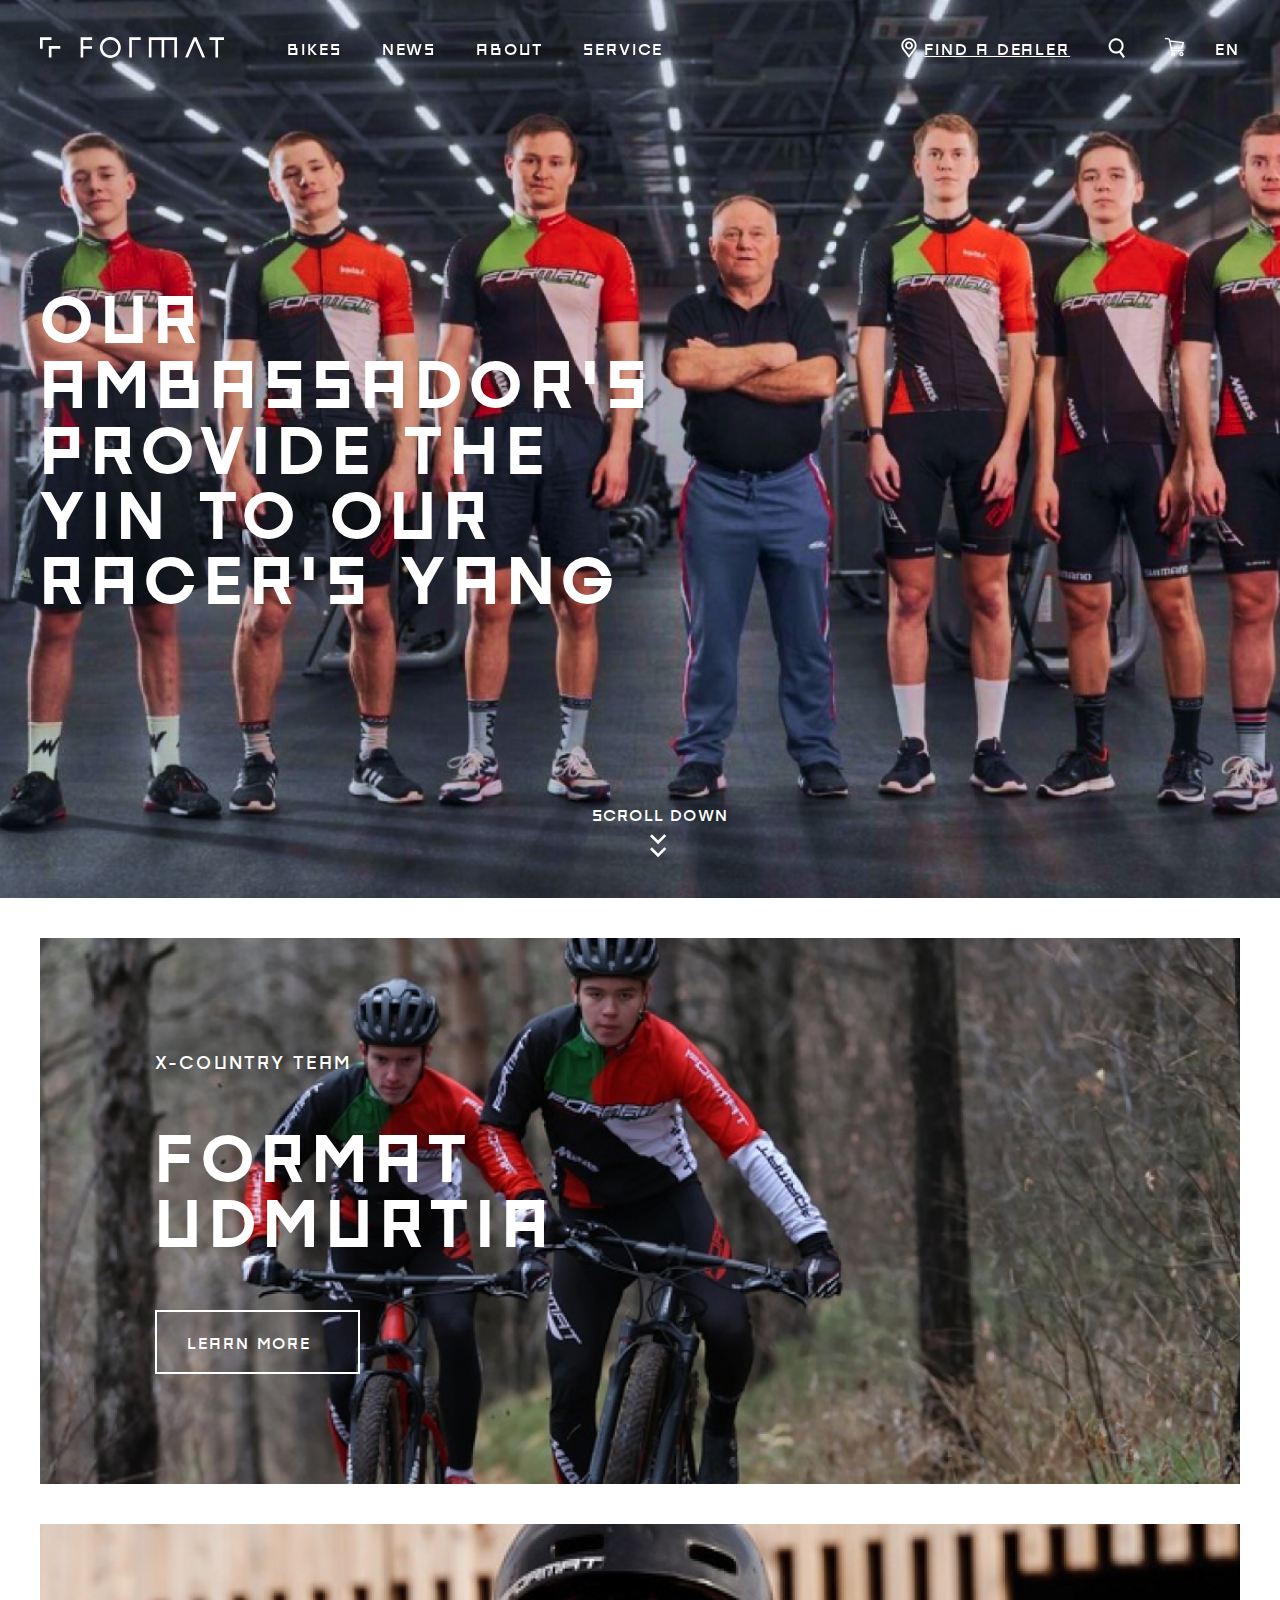
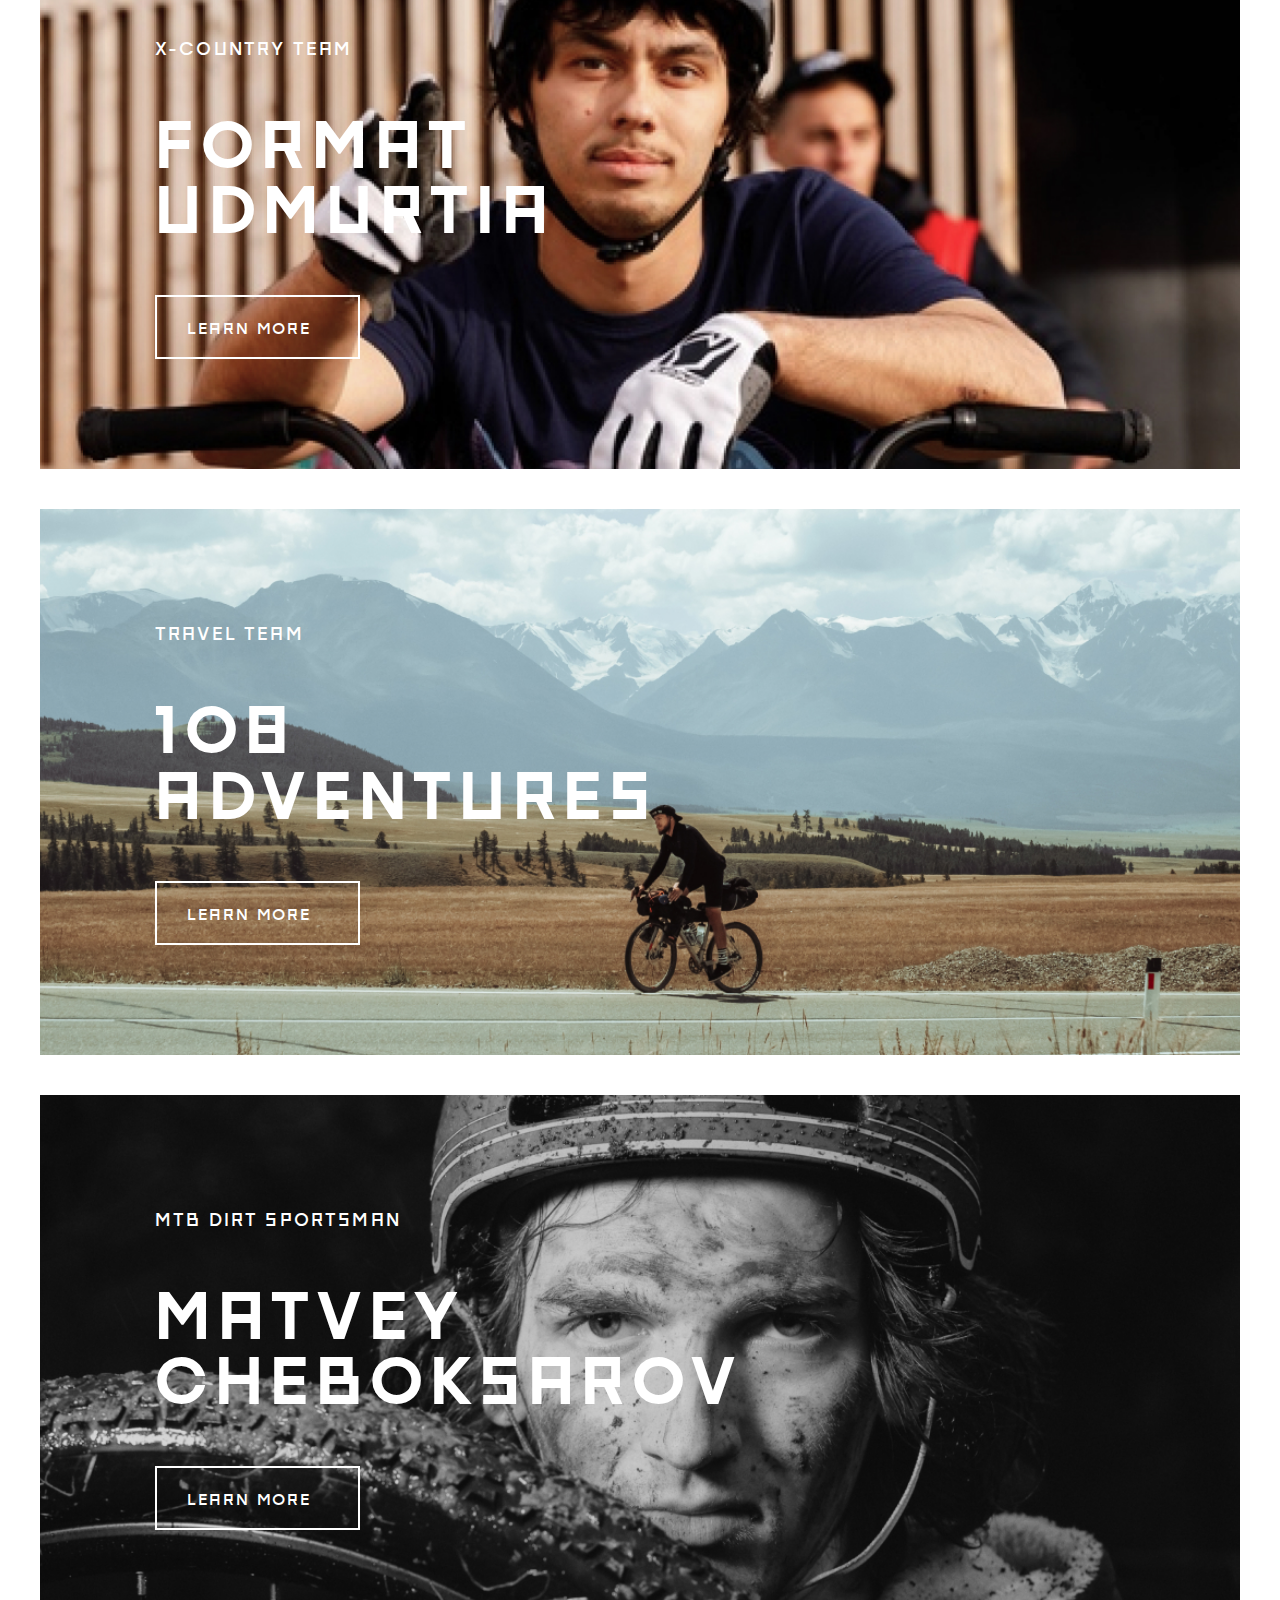
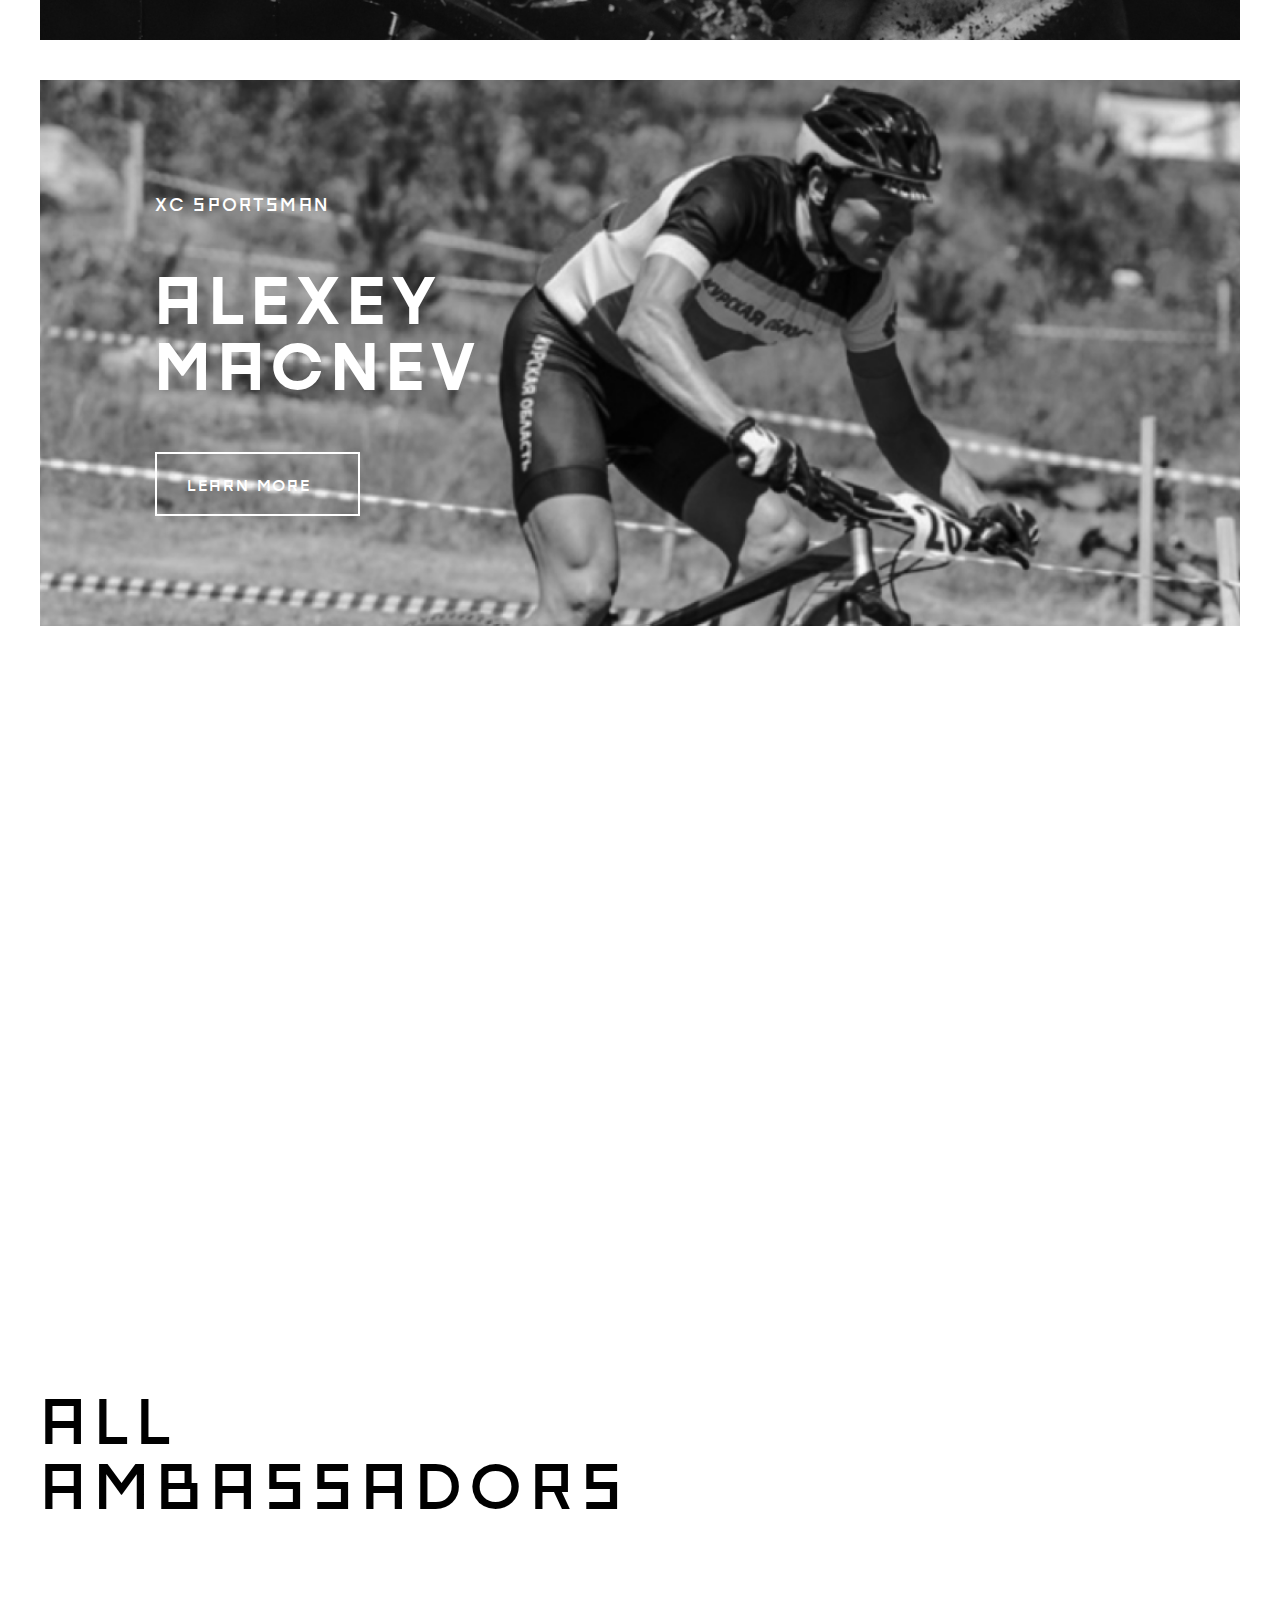
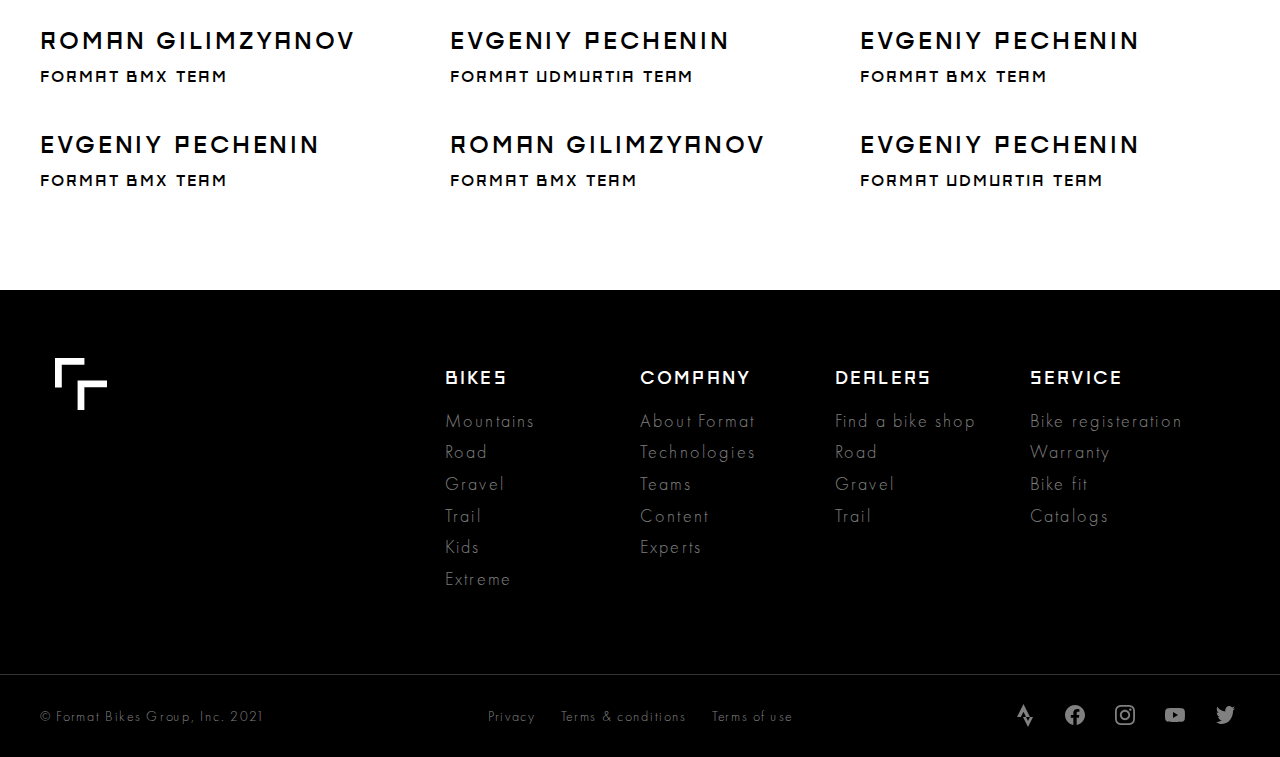
==== docs/about-format.html @ 9cb9d710 "new pages" ====
<!DOCTYPE html>
<html>
  <head>
    <meta charset="utf-8">
    <title>About format</title>
    <meta http-equiv="X-UA-Compatible" content="IE=Edge">
    <meta name="viewport" content="width=device-width, initial-scale=1">
    <meta name="theme-color" content="#fff">
    <meta name="format-detection" content="telephone=no">
    <link rel="stylesheet" media="all" href="css/app.css">
  </head>
  <body>
    <!--BEGIN header-->
    <header class="header">
      <div class="header__row">
        <div class="header__left">
          <div class="header__logo"><a href="#"> <img src="img/main-page/icons/logo-white.svg" alt="logo"></a></div>
          <nav class="menu">
            <div class="menu-mob-head">
              <div class="mob-head-input">
                <div class="input-serch-menu">
                  <form action="#"> <input type="text" name="" placeholder="Search"><button> <img src="img/main-page/icons/search.svg" alt=""></button></form>
                </div>
              </div>
              <div class="header__select-language select-menu-head">
                <div class="select-language__top"><span class="select__language-top"><a class="link__language" href="#">EN</a></span></div>
                <div class="select__body-language">
                  <div class="select__item-language"><a class="link__language" href="#">RU</a></div>
                  <div class="select__item-language remove"><a class="link__language" href="#">EN</a></div>
                </div>
              </div>
            </div>
            <ul class="menu__list">
              <li class="drop bikes"><a class="menu__link bikes-arrow" href="#">BIKES </a>
                <div class="wrapper__drop">
                  <ul class="menu__dropdown-1">
                    <li class="mountain"> <a class="link__dropdown-1 arrow-dropmenu" href="#">mountain</a>
                      <ul class="menu__dropdown-2">
                        <li> <a class="link__dropdown-2" href="#">XC</a></li>
                        <li class="drop-3 all-terrain"><a class="link__dropdown-2 arrow-dropmenu" href="#">All terrain</a>
                          <ul class="menu__dropdown-3">
                            <li> <a class="link__dropdown-3" href="#">1312</a></li>
                            <li> <a class="link__dropdown-3" href="#">1312</a></li>
                            <li> <a class="link__dropdown-3" href="#">1322</a></li>
                            <li class="plus1311"><a class="link__dropdown-3 arrow-dropmenu" href="#">1311 Plus</a>
                              <ul class="menu__dropdown-4">
                                <li> <a class="link__dropdown-4" href="#">1315 Plus</a></li>
                                <li> <a class="link__dropdown-4 bike1322" href="#">1322</a></li>
                              </ul>
                            </li>
                            <li> <a class="link__dropdown-3" href="#">1313 Plus</a></li>
                            <li> <a class="link__dropdown-3" href="#">1314 Plus</a></li>
                          </ul>
                        </li>
                        <li> <a class="link__dropdown-2" href="#">Trail</a></li>
                        <li> <a class="link__dropdown-2" href="#">Trecking / Fitness</a></li>
                        <li> <a class="link__dropdown-2" href="#">Downhill</a></li>
                        <li> <a class="link__dropdown-2" href="#">Women / Fitness</a></li>
                      </ul>
                    </li>
                    <li> <a class="link__dropdown-1" href="#">road & CC</a></li>
                    <li> <a class="link__dropdown-1" href="#">tour </a></li>
                    <li> <a class="link__dropdown-1" href="#">extreme</a></li>
                    <li> <a class="link__dropdown-1" href="#">city</a></li>
                    <li> <a class="link__dropdown-1" href="#">kids</a></li>
                  </ul>
                  <div class="drop__img"> <img src="img/main-page/menu-bike.png" alt=""></div>
                </div>
              </li>
              <li><a class="menu__link" href="#">NEWS</a></li>
              <li class="about"><a class="menu__link about-arrow" href="#">about</a>
                <ul class="dropmenu-about">
                  <li> <a class="link-dropmenu-about" href="#">ABOUT </a></li>
                  <li> <a class="link-dropmenu-about" href="#">GALLERY </a></li>
                  <li> <a class="link-dropmenu-about" href="#">SPECIFICATION </a></li>
                  <li> <a class="link-dropmenu-about" href="#">Technology </a></li>
                  <li> <a class="link-dropmenu-about" href="#">Reviews </a></li>
                </ul>
              </li>
              <li><a class="menu__link" href="#">service</a></li>
              <li class="find-menu"><a href="#">FIND a DEALER</a></li>
            </ul>
            <div class="menu__botoom-icons"> <a href="#"> <img src="img/main-page/icons/strava.svg" alt="strava"></a><a href="#"> <img src="img/main-page/icons/fb.svg" alt="fd"></a><a href="#"> <img src="img/main-page/icons/inst.svg" alt="inst"></a><a href="#"> <img src="img/main-page/icons/yt.svg" alt="yt"></a><a href="#"> <img src="img/main-page/icons/tw.svg" alt="tw"></a></div>
          </nav>
        </div>
        <div class="header-btn">
          <div class="header__burger"> <span> </span></div>
        </div>
        <div class="header__right">
          <div class="header__find"><a href="#">FIND a DEALER</a></div>
          <div class="header__search">
            <form action="#"> <button> <img src="img/main-page/icons/search.svg" alt="search"></button><input type="text" placeholder="Serach.." id="search-header"></form>
          </div>
          <div class="header__basket"><a href="#"> <img src="img/main-page/icons/basket.svg" alt="basket"></a></div>
          <div class="header__select-language">
            <div class="select-language__top"><span class="select__language-top"><a class="link__language" href="#">EN</a></span></div>
            <div class="select__body-language">
              <div class="select__item-language"><a class="link__language" href="#">RU</a></div>
              <div class="select__item-language remove"><a class="link__language" href="#">EN</a></div>
            </div>
          </div>
        </div>
      </div>
    </header>
    <!--END header-->
    <section class="head__page-teams">
      <div class="head__page-teams-wrapper">
        <div class="breadcrumbs__container">
          <ol>
            <li> <a href="#">ABOUT</a></li>
            <li class="breadcrumbs-active">format experts</li>
          </ol>
        </div>
        <div class="head__page-teams-title">
          <h1 class="page-main-title"> OUR <span> AMBASSADOR'S PROVIDE THE YIN TO OUR RACER'S YANG </span></h1>
        </div>
        <div class="head__page-teams-arrows"><a href="#teams-block-1">
            <p class="down">scroll down</p>
            <p class="up">swipe up</p><span><svg class="svg-1" width="17" height="17" viewBox="0 0 17 17" fill="none" xmlns="http://www.w3.org/2000/svg">
                <path class="a1" d="M0.000331803 8.15561L8.07275 16.228L16.2285 8.07227L14.3684 6.21213L8.09196 12.4886L1.87968 6.27627L0.000331803 8.15561Z" />
              </svg>
              <svg class="svg-2" width="17" height="17" viewBox="0 0 17 17" fill="none" xmlns="http://www.w3.org/2000/svg">
                <path class="a2" d="M0.000331803 8.15561L8.07275 16.228L16.2285 8.07227L14.3684 6.21213L8.09196 12.4886L1.87968 6.27627L0.000331803 8.15561Z" />
              </svg></span>
          </a></div>
      </div>
    </section>
    <section class="teams-block-1" id="teams-block-1">
      <div class="block-1-wrapper">
        <div class="block-1-subtitle page-main-subtitle">x-country team</div>
        <div class="block-1-title">
          <h3 class="page-main-title">FORMAT UDMURTIA</h3>
        </div>
        <div class="block-1-btn"><a class="btn" href="#">learn more</a></div>
      </div>
    </section>
    <section class="teams-block-2">
      <div class="block-2-wrapper">
        <div class="block-2-subtitle page-main-subtitle">x-country team</div>
        <div class="block-2-title">
          <h3 class="page-main-title">FORMAT UDMURTIA</h3>
        </div>
        <div class="block-2-btn"><a class="btn" href="#">learn more</a></div>
      </div>
    </section>
    <section class="teams-block-3">
      <div class="block-3-wrapper">
        <div class="block-3-subtitle page-main-subtitle">Travel team</div>
        <div class="block-3-title">
          <h3 class="page-main-title">108 adventures </h3>
        </div>
        <div class="block-3-btn"><a class="btn" href="#">learn more</a></div>
      </div>
    </section>
    <section class="teams-block-4">
      <div class="block-4-wrapper">
        <div class="block-4-subtitle page-main-subtitle">MTB DIRT SPORTSMAN</div>
        <div class="block-4-title">
          <h3 class="page-main-title">MATVEY CHEBOKSAROV</h3>
        </div>
        <div class="block-4-btn"><a class="btn" href="#">learn more</a></div>
      </div>
    </section>
    <section class="teams-block-5">
      <div class="block-5-wrapper">
        <div class="block-5-subtitle page-main-subtitle">XC SPORTSMAN</div>
        <div class="block-5-title">
          <h3 class="page-main-title">ALEXEY MACNEV</h3>
        </div>
        <div class="block-5-btn"><a class="btn" href="#">learn more</a></div>
      </div>
    </section>
    <section class="teams-block-6">
      <div class="block-6-wrapper">
        <div class="block-6-subtitle page-main-subtitle">porter.cc team</div>
        <div class="block-6-title">
          <h3 class="page-main-title">EGOR PIGALEV</h3>
        </div>
        <div class="block-6-btn"><a class="btn" href="#">learn more</a></div>
      </div>
    </section>
    <section class="face__page-about-format">
      <div class="container-fluid">
        <div class="page-main-title">all AMBASSADORs</div>
        <div class="row">
          <div class="col-12 col-md-4 col-sm-6 col-page-experts">
            <div class="face__page-about-format-img"><img src="img/about-format-page/face-img-1.jpg" alt=""></div>
            <div class="face__page-about-format-name">ROMAN GILIMZYANOV</div>
            <div class="face__page-about-format-text">FORMAT BMX team</div>
          </div>
          <div class="col-12 col-md-4 col-sm-6 col-page-experts">
            <div class="face__page-about-format-img"><img src="img/about-format-page/face-img-2.jpg" alt=""></div>
            <div class="face__page-about-format-name">EVGENIY PECHENIN</div>
            <div class="face__page-about-format-text">FORMAT UDMURTIA team</div>
          </div>
          <div class="col-12 col-md-4 col-sm-6 col-page-experts">
            <div class="face__page-about-format-img"><img src="img/about-format-page/face-img-3.jpg" alt=""></div>
            <div class="face__page-about-format-name">EVGENIY PECHENIN</div>
            <div class="face__page-about-format-text">FORMAT BMX team</div>
          </div>
          <div class="col-12 col-md-4 col-sm-6 col-page-experts">
            <div class="face__page-about-format-img"><img src="img/about-format-page/face-img-3.jpg" alt=""></div>
            <div class="face__page-about-format-name">EVGENIY PECHENIN</div>
            <div class="face__page-about-format-text">FORMAT BMX team</div>
          </div>
          <div class="col-12 col-md-4 col-sm-6 col-page-experts">
            <div class="face__page-about-format-img"><img src="img/about-format-page/face-img-1.jpg" alt=""></div>
            <div class="face__page-about-format-name">ROMAN GILIMZYANOV</div>
            <div class="face__page-about-format-text">FORMAT BMX team</div>
          </div>
          <div class="col-12 col-md-4 col-sm-6 col-page-experts">
            <div class="face__page-about-format-img"><img src="img/about-format-page/face-img-2.jpg" alt=""></div>
            <div class="face__page-about-format-name">EVGENIY PECHENIN</div>
            <div class="face__page-about-format-text">FORMAT UDMURTIA team</div>
          </div>
        </div>
      </div>
    </section>
    <!--BEGIN footer-->
    <footer class="footer">
      <div class="container-fluid">
        <div class="row">
          <div class="col-12 col-md-4">
            <div class="footer__arrows"> <img src="img/main-page/icons/arrow-footer.svg" alt="arrow"></div>
          </div>
          <div class="col-6 col-md-2">
            <div class="footer__item">
              <div class="footer__item-title">BIKES</div><a class="footer__link" href="#">Mountains </a><a class="footer__link" href="#">Road </a><a class="footer__link" href="#">Gravel </a><a class="footer__link" href="#">Trail</a><a class="footer__link" href="#">Kids</a><a class="footer__link" href="#">Extreme</a>
            </div>
          </div>
          <div class="col-6 col-md-2">
            <div class="footer__item">
              <div class="footer__item-title">COMPANY</div><a class="footer__link" href="#">About Format </a><a class="footer__link" href="#">Technologies </a><a class="footer__link" href="#">Teams </a><a class="footer__link" href="#">Content</a><a class="footer__link" href="#">Experts</a>
            </div>
          </div>
          <div class="col-6 col-md-2">
            <div class="footer__item">
              <div class="footer__item-title">DEALERS</div><a class="footer__link" href="#">Find a bike shop </a><a class="footer__link" href="#">Road </a><a class="footer__link" href="#">Gravel </a><a class="footer__link" href="#">Trail</a>
            </div>
          </div>
          <div class="col-6 col-md-2">
            <div class="footer__item">
              <div class="footer__item-title">SERVICE</div><a class="footer__link" href="#">Bike registeration </a><a class="footer__link" href="#">Warranty </a><a class="footer__link" href="#">Bike fit </a><a class="footer__link" href="#">Catalogs</a>
            </div>
          </div>
        </div>
      </div>
    </footer>
    <div class="footer__botoom">
      <div class="footer__botoom-row">
        <div class="footer__botoom-copiraty footer__botoom-text">© Format Bikes Group, Inc. 2021</div>
        <div class="footer__botoom-link"><a class="footer__botoom-text" href="#">Privacy</a><a class="footer__botoom-text" href="#">Terms & conditions</a><a class="footer__botoom-text" href="#">Terms of use</a></div>
        <div class="footer__botoom-icons"> <a href="#"> <svg width="30" height="30" viewBox="0 0 30 30" fill="none" xmlns="http://www.w3.org/2000/svg">
              <path d="M18.0019 21.047L15.9746 17.001H13L18.0019 27L23 17.001L20 17L18.0019 21.047Z" />
              <path d="M13.4963 11.7363L16 17H20L13.4963 4L7 17H10.869" />
            </svg></a><a href="#"> <svg width="30" height="30" viewBox="0 0 30 30" fill="none" xmlns="http://www.w3.org/2000/svg">
              <path fill-rule="evenodd" clip-rule="evenodd" d="M5 15.0559C5 20.0279 8.61111 24.162 13.3333 25L13.389 24.9552C13.3704 24.9516 13.3518 24.9479 13.3331 24.9442V17.8492H10.8331V15.0559H13.3331V12.8213C13.3331 10.3073 14.9442 8.91064 17.222 8.91064C17.9442 8.91064 18.722 9.02238 19.4442 9.13411V11.7039H18.1665C16.9442 11.7039 16.6665 12.3185 16.6665 13.1006V15.0559H19.3331L18.8887 17.8492H16.6665V24.9442C16.648 24.9479 16.6294 24.9516 16.6109 24.9552L16.6667 25C21.3889 24.162 25 20.0279 25 15.0559C25 9.52514 20.5 5 15 5C9.5 5 5 9.52514 5 15.0559Z" />
            </svg></a><a href="#"> <svg width="30" height="30" viewBox="0 0 30 30" fill="none" xmlns="http://www.w3.org/2000/svg">
              <path d="M15.0009 5C12.2851 5 11.9442 5.01188 10.8776 5.06042C9.81297 5.10917 9.08629 5.27771 8.45045 5.525C7.79274 5.78042 7.23481 6.12208 6.67898 6.67813C6.12272 7.23396 5.78105 7.79187 5.5248 8.44937C5.27688 9.08542 5.10813 9.81229 5.06021 10.8765C5.0125 11.9431 5 12.2842 5 15C5 17.7158 5.01208 18.0556 5.06042 19.1223C5.10938 20.1869 5.27792 20.9135 5.52501 21.5494C5.78063 22.2071 6.1223 22.765 6.67835 23.3208C7.23398 23.8771 7.7919 24.2196 8.4492 24.475C9.08546 24.7223 9.81234 24.8908 10.8767 24.9396C11.9434 24.9881 12.284 25 14.9997 25C17.7158 25 18.0556 24.9881 19.1222 24.9396C20.1868 24.8908 20.9143 24.7223 21.5506 24.475C22.2081 24.2196 22.7652 23.8771 23.3208 23.3208C23.8771 22.765 24.2187 22.2071 24.475 21.5496C24.7208 20.9135 24.8896 20.1867 24.9396 19.1225C24.9875 18.0558 25 17.7158 25 15C25 12.2842 24.9875 11.9433 24.9396 10.8767C24.8896 9.81208 24.7208 9.08542 24.475 8.44958C24.2187 7.79187 23.8771 7.23396 23.3208 6.67813C22.7646 6.12188 22.2083 5.78021 21.55 5.525C20.9125 5.27771 20.1854 5.10917 19.1208 5.06042C18.0541 5.01188 17.7145 5 14.9978 5H15.0009ZM14.1038 6.80208C14.3701 6.80167 14.6672 6.80208 15.0009 6.80208C17.671 6.80208 17.9874 6.81167 19.0418 6.85958C20.0168 6.90417 20.546 7.06708 20.8985 7.20396C21.3652 7.38521 21.6979 7.60187 22.0477 7.95187C22.3977 8.30187 22.6143 8.63521 22.796 9.10187C22.9329 9.45396 23.096 9.98312 23.1404 10.9581C23.1883 12.0123 23.1987 12.329 23.1987 14.9977C23.1987 17.6665 23.1883 17.9831 23.1404 19.0373C23.0958 20.0123 22.9329 20.5415 22.796 20.8935C22.6148 21.3602 22.3977 21.6925 22.0477 22.0423C21.6977 22.3923 21.3654 22.609 20.8985 22.7902C20.5464 22.9277 20.0168 23.0902 19.0418 23.1348C17.9876 23.1827 17.671 23.1931 15.0009 23.1931C12.3307 23.1931 12.0142 23.1827 10.9601 23.1348C9.98505 23.0898 9.45588 22.9269 9.10317 22.79C8.6365 22.6087 8.30316 22.3921 7.95316 22.0421C7.60315 21.6921 7.38648 21.3596 7.20481 20.8927C7.06794 20.5406 6.90481 20.0115 6.86044 19.0365C6.81252 17.9823 6.80294 17.6656 6.80294 14.9952C6.80294 12.3248 6.81252 12.0098 6.86044 10.9556C6.90502 9.98063 7.06794 9.45146 7.20481 9.09896C7.38607 8.63229 7.60315 8.29896 7.95316 7.94896C8.30316 7.59896 8.6365 7.38229 9.10317 7.20062C9.45567 7.06312 9.98505 6.90063 10.9601 6.85583C11.8826 6.81417 12.2401 6.80167 14.1038 6.79958V6.80208ZM20.3389 8.4625C19.6764 8.4625 19.1389 8.99937 19.1389 9.66208C19.1389 10.3246 19.6764 10.8621 20.3389 10.8621C21.0014 10.8621 21.5389 10.3246 21.5389 9.66208C21.5389 8.99958 21.0014 8.46208 20.3389 8.46208V8.4625ZM15.0009 9.86458C12.1649 9.86458 9.86547 12.164 9.86547 15C9.86547 17.836 12.1649 20.1344 15.0009 20.1344C17.837 20.1344 20.1356 17.836 20.1356 15C20.1356 12.164 17.8368 9.86458 15.0007 9.86458H15.0009ZM15.0009 11.6667C16.8418 11.6667 18.3343 13.159 18.3343 15C18.3343 16.8408 16.8418 18.3333 15.0009 18.3333C13.1599 18.3333 11.6676 16.8408 11.6676 15C11.6676 13.159 13.1599 11.6667 15.0009 11.6667Z" />
            </svg></a><a href="#"> <svg width="30" height="30" viewBox="0 0 30 30" fill="none" xmlns="http://www.w3.org/2000/svg">
              <path fill-rule="evenodd" clip-rule="evenodd" d="M22.8253 8.42824C23.682 8.65882 24.3574 9.33412 24.5881 10.1906C25.0164 11.7553 24.9999 15.0165 24.9999 15.0165C24.9999 15.0165 24.9999 18.2612 24.5881 19.8259C24.3574 20.6824 23.682 21.3576 22.8253 21.5882C21.2602 22 15 22 15 22C15 22 8.75616 22 7.17462 21.5718C6.31795 21.3412 5.6425 20.6659 5.41186 19.8094C5 18.2612 5 15 5 15C5 15 5 11.7553 5.41186 10.1906C5.6425 9.33412 6.33443 8.64235 7.17462 8.41176C8.73969 8 15 8 15 8C15 8 21.2602 8 22.8253 8.42824ZM18 15L13 18V12L18 15Z" />
            </svg></a><a href="#"> <svg width="30" height="30" viewBox="0 0 30 30" fill="none" xmlns="http://www.w3.org/2000/svg">
              <path fill-rule="evenodd" clip-rule="evenodd" d="M23.0559 10.4797C23.0631 10.6776 23.0654 10.8755 23.0654 11.0734C23.0654 17.0734 19.1449 24 11.9755 24C9.77322 24 7.7254 23.2444 6 21.958C6.30499 21.994 6.61475 22.021 6.92925 22.021C8.75526 22.021 10.4371 21.2922 11.7711 20.0689C10.0655 20.0419 8.62534 18.7195 8.12864 16.9204C8.36709 16.9744 8.61265 17.0015 8.86378 17.0015C9.21789 17.0015 9.5617 16.9476 9.89125 16.8396C8.10644 16.4258 6.7621 14.5908 6.7621 12.3869C6.7621 12.3599 6.7621 12.3509 6.7621 12.3329C7.28811 12.6657 7.89017 12.8725 8.52947 12.8995C7.48219 12.0809 6.79377 10.6866 6.79377 9.11241C6.79377 8.28482 6.98548 7.50218 7.32295 6.82752C9.24482 9.58014 12.1181 11.3883 15.3574 11.5772C15.2909 11.2443 15.2568 10.8936 15.2568 10.5428C15.2568 8.03303 17.002 6 19.1552 6C20.2761 6 21.2885 6.5488 21.9991 7.43036C22.8888 7.23246 23.7222 6.85468 24.4764 6.33294C24.184 7.39441 23.5669 8.28478 22.7604 8.8425C23.5495 8.73455 24.3021 8.49186 25 8.13204C24.4764 9.04058 23.8172 9.84106 23.0559 10.4797Z" />
            </svg></a></div>
      </div>
    </div>
    <!--END footer-->
    <div class="pop-up"></div>
    <!--LOAD SCRIPTS-->
    <script type="text/javascript" src="js/app.js"></script>
  </body>
</html>
---- docs/css/app.css ----
@-webkit-keyframes swiper-preloader-spin{to{transform:rotate(360deg)}}@keyframes swiper-preloader-spin{to{transform:rotate(360deg)}}@-webkit-keyframes arrow{0%,80%,to{opacity:0}40%{opacity:1}}@keyframes arrow{0%,80%,to{opacity:0}40%{opacity:1}}a,abbr,acronym,address,applet,article,aside,audio,b,big,blockquote,body,canvas,caption,center,cite,code,dd,del,details,dfn,div,dl,dt,em,embed,figcaption,figure,footer,form,h1,h2,h3,h4,h5,h6,header,hgroup,html,i,iframe,ins,kbd,label,legend,li,mark,menu,nav,object,ol,output,p,pre,q,ruby,s,samp,section,small,span,strike,strong,sub,summary,sup,table,tbody,td,tfoot,th,thead,time,tr,tt,u,ul,var,video{margin:0;padding:0;border:0;vertical-align:baseline}fieldset,img{margin:0;padding:0;vertical-align:baseline}html{-ms-text-size-adjust:100%;-webkit-text-size-adjust:100%;font-size:10px;box-sizing:border-box}a img,fieldset,img{border:0}input[type=email],input[type=tel],input[type=text],textarea{-webkit-appearance:none}button,input[type=submit]{cursor:pointer}button::-moz-focus-inner,input[type=submit]::-moz-focus-inner{padding:0;border:0}textarea{overflow:auto}button,input{margin:0;padding:0;border:0}a,a:focus,button,div,h1,h2,h3,h4,h5,h6,input,select,span,textarea{outline:0}ol,ul{list-style-type:none}table{border-spacing:0;border-collapse:collapse;width:100%}*,:after,:before{box-sizing:inherit}@media (prefers-reduced-motion:reduce){*{transition:none!important}}@font-face{font-family:'SM';src:url(../fonts/stolzldisplay-medium-webfont.woff2) format("woff2"),url(../fonts/stolzldisplay-medium-webfont.woff) format("woff");font-weight:400;font-style:normal}@font-face{font-family:'SR';src:url(../fonts/stolzldisplay-regular-webfont.woff2) format("woff2"),url(../fonts/stolzldisplay-regular-webfont.woff) format("woff");font-weight:400;font-style:normal}@font-face{font-family:'FB';src:url(../fonts/FuturaPT-Bold.woff2) format("woff2"),url(../fonts/FuturaPT-Bold.woff) format("woff");font-weight:700;font-style:normal;font-display:swap}@font-face{font-family:'FM';src:url(../fonts/FuturaPT-Light.woff2) format("woff2"),url(../fonts/FuturaPT-Light.woff) format("woff");font-weight:300;font-style:normal;font-display:swap}.container{width:100%;padding-right:15px;padding-left:15px;margin-right:auto;margin-left:auto}@media (min-width:576px){.container{max-width:540px}}@media (min-width:768px){.container{max-width:720px}}@media (min-width:992px){.container{max-width:960px}}@media (min-width:1200px){.container{max-width:1140px}}.container-fluid{width:100%;padding-right:15px;padding-left:15px;margin-right:auto;margin-left:auto}.row{display:flex;flex-wrap:wrap;margin-right:-15px;margin-left:-15px}.no-gutters{margin-right:0;margin-left:0}.no-gutters>.col,.no-gutters>[class*=col-]{padding-right:0;padding-left:0}.col,.col-1,.col-10,.col-11,.col-12,.col-2,.col-3,.col-4,.col-5,.col-6,.col-7,.col-8,.col-9{position:relative;width:100%;padding-right:15px;padding-left:15px}.col-auto{position:relative;padding-right:15px;padding-left:15px}.col-lg,.col-lg-1,.col-lg-10,.col-lg-11,.col-lg-12,.col-lg-2,.col-lg-3,.col-lg-4,.col-lg-5,.col-lg-6,.col-lg-7,.col-lg-8,.col-lg-9,.col-lg-auto,.col-md,.col-md-1,.col-md-10,.col-md-11,.col-md-12,.col-md-2,.col-md-3,.col-md-4,.col-md-5,.col-md-6,.col-md-7,.col-md-8,.col-md-9,.col-md-auto,.col-sm,.col-sm-1,.col-sm-10,.col-sm-11,.col-sm-12,.col-sm-2,.col-sm-3,.col-sm-4,.col-sm-5,.col-sm-6,.col-sm-7,.col-sm-8,.col-sm-9,.col-sm-auto,.col-xl,.col-xl-1,.col-xl-10,.col-xl-11,.col-xl-12,.col-xl-2,.col-xl-3,.col-xl-4,.col-xl-5,.col-xl-6,.col-xl-7,.col-xl-8,.col-xl-9,.col-xl-auto{position:relative;width:100%;padding-right:15px;padding-left:15px}.col{flex-basis:0;flex-grow:1;max-width:100%}.col-auto{flex:0 0 auto;width:auto;max-width:100%}.col-1{flex:0 0 8.333333%;max-width:8.333333%}.col-2{flex:0 0 16.666667%;max-width:16.666667%}.col-3{flex:0 0 25%;max-width:25%}.col-4{flex:0 0 33.333333%;max-width:33.333333%}.col-5{flex:0 0 41.666667%;max-width:41.666667%}.col-6{flex:0 0 50%;max-width:50%}.col-7{flex:0 0 58.333333%;max-width:58.333333%}.col-8{flex:0 0 66.666667%;max-width:66.666667%}.col-9{flex:0 0 75%;max-width:75%}.col-10{flex:0 0 83.333333%;max-width:83.333333%}.col-11{flex:0 0 91.666667%;max-width:91.666667%}.col-12{flex:0 0 100%;max-width:100%}.order-first{order:-1}.order-last{order:13}.order-0{order:0}.order-1{order:1}.order-2{order:2}.order-3{order:3}.order-4{order:4}.order-5{order:5}.order-6{order:6}.order-7{order:7}.order-8{order:8}.order-9{order:9}.order-10{order:10}.order-11{order:11}.order-12{order:12}.offset-1{margin-left:8.333333%}.offset-2{margin-left:16.666667%}.offset-3{margin-left:25%}.offset-4{margin-left:33.333333%}.offset-5{margin-left:41.666667%}.offset-6{margin-left:50%}.offset-7{margin-left:58.333333%}.offset-8{margin-left:66.666667%}.offset-9{margin-left:75%}.offset-10{margin-left:83.333333%}.offset-11{margin-left:91.666667%}@media (min-width:576px){.col-sm{flex-basis:0;flex-grow:1;max-width:100%}.col-sm-auto{flex:0 0 auto;width:auto;max-width:100%}.col-sm-1{flex:0 0 8.333333%;max-width:8.333333%}.col-sm-2{flex:0 0 16.666667%;max-width:16.666667%}.col-sm-3{flex:0 0 25%;max-width:25%}.col-sm-4{flex:0 0 33.333333%;max-width:33.333333%}.col-sm-5{flex:0 0 41.666667%;max-width:41.666667%}.col-sm-6{flex:0 0 50%;max-width:50%}.col-sm-7{flex:0 0 58.333333%;max-width:58.333333%}.col-sm-8{flex:0 0 66.666667%;max-width:66.666667%}.col-sm-9{flex:0 0 75%;max-width:75%}.col-sm-10{flex:0 0 83.333333%;max-width:83.333333%}.col-sm-11{flex:0 0 91.666667%;max-width:91.666667%}.col-sm-12{flex:0 0 100%;max-width:100%}.order-sm-first{order:-1}.order-sm-last{order:13}.order-sm-0{order:0}.order-sm-1{order:1}.order-sm-2{order:2}.order-sm-3{order:3}.order-sm-4{order:4}.order-sm-5{order:5}.order-sm-6{order:6}.order-sm-7{order:7}.order-sm-8{order:8}.order-sm-9{order:9}.order-sm-10{order:10}.order-sm-11{order:11}.order-sm-12{order:12}.offset-sm-0{margin-left:0}.offset-sm-1{margin-left:8.333333%}.offset-sm-2{margin-left:16.666667%}.offset-sm-3{margin-left:25%}.offset-sm-4{margin-left:33.333333%}.offset-sm-5{margin-left:41.666667%}.offset-sm-6{margin-left:50%}.offset-sm-7{margin-left:58.333333%}.offset-sm-8{margin-left:66.666667%}.offset-sm-9{margin-left:75%}.offset-sm-10{margin-left:83.333333%}.offset-sm-11{margin-left:91.666667%}}@media (min-width:768px){.col-md{flex-basis:0;flex-grow:1;max-width:100%}.col-md-auto{flex:0 0 auto;width:auto;max-width:100%}.col-md-1{flex:0 0 8.333333%;max-width:8.333333%}.col-md-2{flex:0 0 16.666667%;max-width:16.666667%}.col-md-3{flex:0 0 25%;max-width:25%}.col-md-4{flex:0 0 33.333333%;max-width:33.333333%}.col-md-5{flex:0 0 41.666667%;max-width:41.666667%}.col-md-6{flex:0 0 50%;max-width:50%}.col-md-7{flex:0 0 58.333333%;max-width:58.333333%}.col-md-8{flex:0 0 66.666667%;max-width:66.666667%}.col-md-9{flex:0 0 75%;max-width:75%}.col-md-10{flex:0 0 83.333333%;max-width:83.333333%}.col-md-11{flex:0 0 91.666667%;max-width:91.666667%}.col-md-12{flex:0 0 100%;max-width:100%}.order-md-first{order:-1}.order-md-last{order:13}.order-md-0{order:0}.order-md-1{order:1}.order-md-2{order:2}.order-md-3{order:3}.order-md-4{order:4}.order-md-5{order:5}.order-md-6{order:6}.order-md-7{order:7}.order-md-8{order:8}.order-md-9{order:9}.order-md-10{order:10}.order-md-11{order:11}.order-md-12{order:12}.offset-md-0{margin-left:0}.offset-md-1{margin-left:8.333333%}.offset-md-2{margin-left:16.666667%}.offset-md-3{margin-left:25%}.offset-md-4{margin-left:33.333333%}.offset-md-5{margin-left:41.666667%}.offset-md-6{margin-left:50%}.offset-md-7{margin-left:58.333333%}.offset-md-8{margin-left:66.666667%}.offset-md-9{margin-left:75%}.offset-md-10{margin-left:83.333333%}.offset-md-11{margin-left:91.666667%}}@media (min-width:992px){.col-lg{flex-basis:0;flex-grow:1;max-width:100%}.col-lg-auto{flex:0 0 auto;width:auto;max-width:100%}.col-lg-1{flex:0 0 8.333333%;max-width:8.333333%}.col-lg-2{flex:0 0 16.666667%;max-width:16.666667%}.col-lg-3{flex:0 0 25%;max-width:25%}.col-lg-4{flex:0 0 33.333333%;max-width:33.333333%}.col-lg-5{flex:0 0 41.666667%;max-width:41.666667%}.col-lg-6{flex:0 0 50%;max-width:50%}.col-lg-7{flex:0 0 58.333333%;max-width:58.333333%}.col-lg-8{flex:0 0 66.666667%;max-width:66.666667%}.col-lg-9{flex:0 0 75%;max-width:75%}.col-lg-10{flex:0 0 83.333333%;max-width:83.333333%}.col-lg-11{flex:0 0 91.666667%;max-width:91.666667%}.col-lg-12{flex:0 0 100%;max-width:100%}.order-lg-first{order:-1}.order-lg-last{order:13}.order-lg-0{order:0}.order-lg-1{order:1}.order-lg-2{order:2}.order-lg-3{order:3}.order-lg-4{order:4}.order-lg-5{order:5}.order-lg-6{order:6}.order-lg-7{order:7}.order-lg-8{order:8}.order-lg-9{order:9}.order-lg-10{order:10}.order-lg-11{order:11}.order-lg-12{order:12}.offset-lg-0{margin-left:0}.offset-lg-1{margin-left:8.333333%}.offset-lg-2{margin-left:16.666667%}.offset-lg-3{margin-left:25%}.offset-lg-4{margin-left:33.333333%}.offset-lg-5{margin-left:41.666667%}.offset-lg-6{margin-left:50%}.offset-lg-7{margin-left:58.333333%}.offset-lg-8{margin-left:66.666667%}.offset-lg-9{margin-left:75%}.offset-lg-10{margin-left:83.333333%}.offset-lg-11{margin-left:91.666667%}}@media (min-width:1200px){.col-xl{flex-basis:0;flex-grow:1;max-width:100%}.col-xl-auto{flex:0 0 auto;width:auto;max-width:100%}.col-xl-1{flex:0 0 8.333333%;max-width:8.333333%}.col-xl-2{flex:0 0 16.666667%;max-width:16.666667%}.col-xl-3{flex:0 0 25%;max-width:25%}.col-xl-4{flex:0 0 33.333333%;max-width:33.333333%}.col-xl-5{flex:0 0 41.666667%;max-width:41.666667%}.col-xl-6{flex:0 0 50%;max-width:50%}.col-xl-7{flex:0 0 58.333333%;max-width:58.333333%}.col-xl-8{flex:0 0 66.666667%;max-width:66.666667%}.col-xl-9{flex:0 0 75%;max-width:75%}.col-xl-10{flex:0 0 83.333333%;max-width:83.333333%}.col-xl-11{flex:0 0 91.666667%;max-width:91.666667%}.col-xl-12{flex:0 0 100%;max-width:100%}.order-xl-first{order:-1}.order-xl-last{order:13}.order-xl-0{order:0}.order-xl-1{order:1}.order-xl-2{order:2}.order-xl-3{order:3}.order-xl-4{order:4}.order-xl-5{order:5}.order-xl-6{order:6}.order-xl-7{order:7}.order-xl-8{order:8}.order-xl-9{order:9}.order-xl-10{order:10}.order-xl-11{order:11}.order-xl-12{order:12}.offset-xl-0{margin-left:0}.offset-xl-1{margin-left:8.333333%}.offset-xl-2{margin-left:16.666667%}.offset-xl-3{margin-left:25%}.offset-xl-4{margin-left:33.333333%}.offset-xl-5{margin-left:41.666667%}.offset-xl-6{margin-left:50%}.offset-xl-7{margin-left:58.333333%}.offset-xl-8{margin-left:66.666667%}.offset-xl-9{margin-left:75%}.offset-xl-10{margin-left:83.333333%}.offset-xl-11{margin-left:91.666667%}}.flex-row{flex-direction:row!important}.flex-column{flex-direction:column!important}.flex-row-reverse{flex-direction:row-reverse!important}.flex-column-reverse{flex-direction:column-reverse!important}.flex-wrap{flex-wrap:wrap!important}.flex-nowrap{flex-wrap:nowrap!important}.flex-wrap-reverse{flex-wrap:wrap-reverse!important}.flex-fill{flex:1 1 auto!important}.flex-grow-0{flex-grow:0!important}.flex-grow-1{flex-grow:1!important}.flex-shrink-0{flex-shrink:0!important}.flex-shrink-1{flex-shrink:1!important}.justify-content-start{justify-content:flex-start!important}.justify-content-end{justify-content:flex-end!important}.justify-content-center{justify-content:center!important}.justify-content-between{justify-content:space-between!important}.justify-content-around{justify-content:space-around!important}.align-items-start{align-items:flex-start!important}.align-items-end{align-items:flex-end!important}.align-items-center{align-items:center!important}.align-items-baseline{align-items:baseline!important}.align-items-stretch{align-items:stretch!important}.align-content-start{align-content:flex-start!important}.align-content-end{align-content:flex-end!important}.align-content-center{align-content:center!important}.align-content-between{align-content:space-between!important}.align-content-around{align-content:space-around!important}.align-content-stretch{align-content:stretch!important}.align-self-auto{align-self:auto!important}.align-self-start{align-self:flex-start!important}.align-self-end{align-self:flex-end!important}.align-self-center{align-self:center!important}.align-self-baseline{align-self:baseline!important}.align-self-stretch{align-self:stretch!important}@media (min-width:576px){.flex-sm-row{flex-direction:row!important}.flex-sm-column{flex-direction:column!important}.flex-sm-row-reverse{flex-direction:row-reverse!important}.flex-sm-column-reverse{flex-direction:column-reverse!important}.flex-sm-wrap{flex-wrap:wrap!important}.flex-sm-nowrap{flex-wrap:nowrap!important}.flex-sm-wrap-reverse{flex-wrap:wrap-reverse!important}.flex-sm-fill{flex:1 1 auto!important}.flex-sm-grow-0{flex-grow:0!important}.flex-sm-grow-1{flex-grow:1!important}.flex-sm-shrink-0{flex-shrink:0!important}.flex-sm-shrink-1{flex-shrink:1!important}.justify-content-sm-start{justify-content:flex-start!important}.justify-content-sm-end{justify-content:flex-end!important}.justify-content-sm-center{justify-content:center!important}.justify-content-sm-between{justify-content:space-between!important}.justify-content-sm-around{justify-content:space-around!important}.align-items-sm-start{align-items:flex-start!important}.align-items-sm-end{align-items:flex-end!important}.align-items-sm-center{align-items:center!important}.align-items-sm-baseline{align-items:baseline!important}.align-items-sm-stretch{align-items:stretch!important}.align-content-sm-start{align-content:flex-start!important}.align-content-sm-end{align-content:flex-end!important}.align-content-sm-center{align-content:center!important}.align-content-sm-between{align-content:space-between!important}.align-content-sm-around{align-content:space-around!important}.align-content-sm-stretch{align-content:stretch!important}.align-self-sm-auto{align-self:auto!important}.align-self-sm-start{align-self:flex-start!important}.align-self-sm-end{align-self:flex-end!important}.align-self-sm-center{align-self:center!important}.align-self-sm-baseline{align-self:baseline!important}.align-self-sm-stretch{align-self:stretch!important}}@media (min-width:768px){.flex-md-row{flex-direction:row!important}.flex-md-column{flex-direction:column!important}.flex-md-row-reverse{flex-direction:row-reverse!important}.flex-md-column-reverse{flex-direction:column-reverse!important}.flex-md-wrap{flex-wrap:wrap!important}.flex-md-nowrap{flex-wrap:nowrap!important}.flex-md-wrap-reverse{flex-wrap:wrap-reverse!important}.flex-md-fill{flex:1 1 auto!important}.flex-md-grow-0{flex-grow:0!important}.flex-md-grow-1{flex-grow:1!important}.flex-md-shrink-0{flex-shrink:0!important}.flex-md-shrink-1{flex-shrink:1!important}.justify-content-md-start{justify-content:flex-start!important}.justify-content-md-end{justify-content:flex-end!important}.justify-content-md-center{justify-content:center!important}.justify-content-md-between{justify-content:space-between!important}.justify-content-md-around{justify-content:space-around!important}.align-items-md-start{align-items:flex-start!important}.align-items-md-end{align-items:flex-end!important}.align-items-md-center{align-items:center!important}.align-items-md-baseline{align-items:baseline!important}.align-items-md-stretch{align-items:stretch!important}.align-content-md-start{align-content:flex-start!important}.align-content-md-end{align-content:flex-end!important}.align-content-md-center{align-content:center!important}.align-content-md-between{align-content:space-between!important}.align-content-md-around{align-content:space-around!important}.align-content-md-stretch{align-content:stretch!important}.align-self-md-auto{align-self:auto!important}.align-self-md-start{align-self:flex-start!important}.align-self-md-end{align-self:flex-end!important}.align-self-md-center{align-self:center!important}.align-self-md-baseline{align-self:baseline!important}.align-self-md-stretch{align-self:stretch!important}}@media (min-width:992px){.flex-lg-row{flex-direction:row!important}.flex-lg-column{flex-direction:column!important}.flex-lg-row-reverse{flex-direction:row-reverse!important}.flex-lg-column-reverse{flex-direction:column-reverse!important}.flex-lg-wrap{flex-wrap:wrap!important}.flex-lg-nowrap{flex-wrap:nowrap!important}.flex-lg-wrap-reverse{flex-wrap:wrap-reverse!important}.flex-lg-fill{flex:1 1 auto!important}.flex-lg-grow-0{flex-grow:0!important}.flex-lg-grow-1{flex-grow:1!important}.flex-lg-shrink-0{flex-shrink:0!important}.flex-lg-shrink-1{flex-shrink:1!important}.justify-content-lg-start{justify-content:flex-start!important}.justify-content-lg-end{justify-content:flex-end!important}.justify-content-lg-center{justify-content:center!important}.justify-content-lg-between{justify-content:space-between!important}.justify-content-lg-around{justify-content:space-around!important}.align-items-lg-start{align-items:flex-start!important}.align-items-lg-end{align-items:flex-end!important}.align-items-lg-center{align-items:center!important}.align-items-lg-baseline{align-items:baseline!important}.align-items-lg-stretch{align-items:stretch!important}.align-content-lg-start{align-content:flex-start!important}.align-content-lg-end{align-content:flex-end!important}.align-content-lg-center{align-content:center!important}.align-content-lg-between{align-content:space-between!important}.align-content-lg-around{align-content:space-around!important}.align-content-lg-stretch{align-content:stretch!important}.align-self-lg-auto{align-self:auto!important}.align-self-lg-start{align-self:flex-start!important}.align-self-lg-end{align-self:flex-end!important}.align-self-lg-center{align-self:center!important}.align-self-lg-baseline{align-self:baseline!important}.align-self-lg-stretch{align-self:stretch!important}}@media (min-width:1200px){.flex-xl-row{flex-direction:row!important}.flex-xl-column{flex-direction:column!important}.flex-xl-row-reverse{flex-direction:row-reverse!important}.flex-xl-column-reverse{flex-direction:column-reverse!important}.flex-xl-wrap{flex-wrap:wrap!important}.flex-xl-nowrap{flex-wrap:nowrap!important}.flex-xl-wrap-reverse{flex-wrap:wrap-reverse!important}.flex-xl-fill{flex:1 1 auto!important}.flex-xl-grow-0{flex-grow:0!important}.flex-xl-grow-1{flex-grow:1!important}.flex-xl-shrink-0{flex-shrink:0!important}.flex-xl-shrink-1{flex-shrink:1!important}.justify-content-xl-start{justify-content:flex-start!important}.justify-content-xl-end{justify-content:flex-end!important}.justify-content-xl-center{justify-content:center!important}.justify-content-xl-between{justify-content:space-between!important}.justify-content-xl-around{justify-content:space-around!important}.align-items-xl-start{align-items:flex-start!important}.align-items-xl-end{align-items:flex-end!important}.align-items-xl-center{align-items:center!important}.align-items-xl-baseline{align-items:baseline!important}.align-items-xl-stretch{align-items:stretch!important}.align-content-xl-start{align-content:flex-start!important}.align-content-xl-end{align-content:flex-end!important}.align-content-xl-center{align-content:center!important}.align-content-xl-between{align-content:space-between!important}.align-content-xl-around{align-content:space-around!important}.align-content-xl-stretch{align-content:stretch!important}.align-self-xl-auto{align-self:auto!important}.align-self-xl-start{align-self:flex-start!important}.align-self-xl-end{align-self:flex-end!important}.align-self-xl-center{align-self:center!important}.align-self-xl-baseline{align-self:baseline!important}.align-self-xl-stretch{align-self:stretch!important}}.swiper-container{margin:0 auto;position:relative;overflow:hidden;list-style:none;padding:0;z-index:1}.swiper-container-no-flexbox .swiper-slide{float:left}.swiper-container-vertical>.swiper-wrapper{flex-direction:column}.swiper-slide,.swiper-wrapper{width:100%;height:100%;position:relative;transition-property:transform}.swiper-wrapper{z-index:1;display:flex;box-sizing:content-box}.swiper-container-android .swiper-slide,.swiper-wrapper{transform:translate3d(0,0,0)}.swiper-container-multirow>.swiper-wrapper{flex-wrap:wrap}.swiper-container-free-mode>.swiper-wrapper{transition-timing-function:ease-out;margin:0 auto}.swiper-slide{flex-shrink:0}.swiper-invisible-blank-slide{visibility:hidden}.swiper-container-autoheight,.swiper-container-autoheight .swiper-slide{height:auto}.swiper-container-autoheight .swiper-wrapper{align-items:flex-start;transition-property:transform,height}.swiper-container-3d{perspective:1200px}.swiper-container-3d .swiper-cube-shadow,.swiper-container-3d .swiper-slide,.swiper-container-3d .swiper-slide-shadow-bottom,.swiper-container-3d .swiper-slide-shadow-left,.swiper-container-3d .swiper-slide-shadow-right,.swiper-container-3d .swiper-slide-shadow-top,.swiper-container-3d .swiper-wrapper{transform-style:preserve-3d}.swiper-container-3d .swiper-slide-shadow-bottom,.swiper-container-3d .swiper-slide-shadow-left,.swiper-container-3d .swiper-slide-shadow-right,.swiper-container-3d .swiper-slide-shadow-top{position:absolute;left:0;top:0;width:100%;height:100%;pointer-events:none;z-index:10}.swiper-container-3d .swiper-slide-shadow-left{background-image:linear-gradient(to left,rgba(0,0,0,.5),transparent)}.swiper-container-3d .swiper-slide-shadow-right{background-image:linear-gradient(to right,rgba(0,0,0,.5),transparent)}.swiper-container-3d .swiper-slide-shadow-top{background-image:linear-gradient(to top,rgba(0,0,0,.5),transparent)}.swiper-container-3d .swiper-slide-shadow-bottom{background-image:linear-gradient(to bottom,rgba(0,0,0,.5),transparent)}.swiper-container-wp8-horizontal,.swiper-container-wp8-horizontal>.swiper-wrapper{touch-action:pan-y}.swiper-container-wp8-vertical,.swiper-container-wp8-vertical>.swiper-wrapper{touch-action:pan-x}.swiper-button-next,.swiper-button-prev{position:absolute;margin-top:-22px;z-index:10;cursor:pointer;background-position:center;background-repeat:no-repeat}.swiper-button-next.swiper-button-disabled,.swiper-button-prev.swiper-button-disabled{opacity:.35;cursor:auto;pointer-events:none}.swiper-container-rtl .swiper-button-next{background-image:url("data:image/svg+xml;charset=utf-8,%3Csvg%20xmlns%3D'http%3A%2F%2Fwww.w3.org%2F2000%2Fsvg'%20viewBox%3D'0%200%2027%2044'%3E%3Cpath%20d%3D'M0%2C22L22%2C0l2.1%2C2.1L4.2%2C22l19.9%2C19.9L22%2C44L0%2C22L0%2C22L0%2C22z'%20fill%3D'%23007aff'%2F%3E%3C%2Fsvg%3E");left:10px;right:auto}.swiper-container-rtl .swiper-button-prev{background-image:url("data:image/svg+xml;charset=utf-8,%3Csvg%20xmlns%3D'http%3A%2F%2Fwww.w3.org%2F2000%2Fsvg'%20viewBox%3D'0%200%2027%2044'%3E%3Cpath%20d%3D'M27%2C22L27%2C22L5%2C44l-2.1-2.1L22.8%2C22L2.9%2C2.1L5%2C0L27%2C22L27%2C22z'%20fill%3D'%23007aff'%2F%3E%3C%2Fsvg%3E");right:10px;left:auto}.swiper-button-prev.swiper-button-white,.swiper-container-rtl .swiper-button-next.swiper-button-white{background-image:url("data:image/svg+xml;charset=utf-8,%3Csvg%20xmlns%3D'http%3A%2F%2Fwww.w3.org%2F2000%2Fsvg'%20viewBox%3D'0%200%2027%2044'%3E%3Cpath%20d%3D'M0%2C22L22%2C0l2.1%2C2.1L4.2%2C22l19.9%2C19.9L22%2C44L0%2C22L0%2C22L0%2C22z'%20fill%3D'%23ffffff'%2F%3E%3C%2Fsvg%3E")}.swiper-button-next.swiper-button-white,.swiper-container-rtl .swiper-button-prev.swiper-button-white{background-image:url("data:image/svg+xml;charset=utf-8,%3Csvg%20xmlns%3D'http%3A%2F%2Fwww.w3.org%2F2000%2Fsvg'%20viewBox%3D'0%200%2027%2044'%3E%3Cpath%20d%3D'M27%2C22L27%2C22L5%2C44l-2.1-2.1L22.8%2C22L2.9%2C2.1L5%2C0L27%2C22L27%2C22z'%20fill%3D'%23ffffff'%2F%3E%3C%2Fsvg%3E")}.swiper-button-prev.swiper-button-black,.swiper-container-rtl .swiper-button-next.swiper-button-black{background-image:url("data:image/svg+xml;charset=utf-8,%3Csvg%20xmlns%3D'http%3A%2F%2Fwww.w3.org%2F2000%2Fsvg'%20viewBox%3D'0%200%2027%2044'%3E%3Cpath%20d%3D'M0%2C22L22%2C0l2.1%2C2.1L4.2%2C22l19.9%2C19.9L22%2C44L0%2C22L0%2C22L0%2C22z'%20fill%3D'%23000000'%2F%3E%3C%2Fsvg%3E")}.swiper-button-next.swiper-button-black,.swiper-container-rtl .swiper-button-prev.swiper-button-black{background-image:url("data:image/svg+xml;charset=utf-8,%3Csvg%20xmlns%3D'http%3A%2F%2Fwww.w3.org%2F2000%2Fsvg'%20viewBox%3D'0%200%2027%2044'%3E%3Cpath%20d%3D'M27%2C22L27%2C22L5%2C44l-2.1-2.1L22.8%2C22L2.9%2C2.1L5%2C0L27%2C22L27%2C22z'%20fill%3D'%23000000'%2F%3E%3C%2Fsvg%3E")}.swiper-button-lock{display:none}.swiper-pagination{position:absolute;text-align:center;transition:.3s opacity;transform:translate3d(0,0,0);z-index:10}.swiper-pagination.swiper-pagination-hidden{opacity:0}.swiper-container-horizontal>.swiper-pagination-bullets,.swiper-pagination-custom,.swiper-pagination-fraction{bottom:10px;left:0;width:100%}.swiper-pagination-bullets-dynamic{overflow:hidden;font-size:0}.swiper-pagination-bullets-dynamic .swiper-pagination-bullet{transform:scale(.33);position:relative}.swiper-pagination-bullets-dynamic .swiper-pagination-bullet-active,.swiper-pagination-bullets-dynamic .swiper-pagination-bullet-active-main{transform:scale(1)}.swiper-pagination-bullets-dynamic .swiper-pagination-bullet-active-prev{transform:scale(.66)}.swiper-pagination-bullets-dynamic .swiper-pagination-bullet-active-prev-prev{transform:scale(.33)}.swiper-pagination-bullets-dynamic .swiper-pagination-bullet-active-next{transform:scale(.66)}.swiper-pagination-bullets-dynamic .swiper-pagination-bullet-active-next-next{transform:scale(.33)}.swiper-pagination-bullet{width:8px;height:8px;display:inline-block;border-radius:100%;background:#000;opacity:.2}button.swiper-pagination-bullet{border:0;margin:0;padding:0;box-shadow:none;-webkit-appearance:none;-moz-appearance:none;appearance:none}.swiper-pagination-clickable .swiper-pagination-bullet{cursor:pointer}.swiper-pagination-bullet-active{opacity:1;background:#007aff}.swiper-container-vertical>.swiper-pagination-bullets{right:10px;top:50%;transform:translate3d(0,-50%,0)}.swiper-container-vertical>.swiper-pagination-bullets .swiper-pagination-bullet{margin:6px 0;display:block}.swiper-container-vertical>.swiper-pagination-bullets.swiper-pagination-bullets-dynamic{top:50%;transform:translateY(-50%);width:8px}.swiper-container-vertical>.swiper-pagination-bullets.swiper-pagination-bullets-dynamic .swiper-pagination-bullet{display:inline-block;transition:.2s transform,.2s top;transition:.2s transform,.2s top,.2s -webkit-transform}.swiper-container-horizontal>.swiper-pagination-bullets .swiper-pagination-bullet{margin:0 4px}.swiper-container-horizontal>.swiper-pagination-bullets.swiper-pagination-bullets-dynamic{left:50%;transform:translateX(-50%);white-space:nowrap}.swiper-container-horizontal>.swiper-pagination-bullets.swiper-pagination-bullets-dynamic .swiper-pagination-bullet{transition:.2s transform,.2s left;transition:.2s transform,.2s left,.2s -webkit-transform}.swiper-container-horizontal.swiper-container-rtl>.swiper-pagination-bullets-dynamic .swiper-pagination-bullet{transition:.2s transform,.2s right;transition:.2s transform,.2s right,.2s -webkit-transform}.swiper-pagination-progressbar{background:rgba(0,0,0,.25);position:absolute}.swiper-pagination-progressbar .swiper-pagination-progressbar-fill{background:#007aff;position:absolute;left:0;top:0;width:100%;height:100%;transform:scale(0);transform-origin:left top}.swiper-container-rtl .swiper-pagination-progressbar .swiper-pagination-progressbar-fill{transform-origin:right top}.swiper-container-horizontal>.swiper-pagination-progressbar,.swiper-container-vertical>.swiper-pagination-progressbar.swiper-pagination-progressbar-opposite{width:100%;height:4px;left:0;top:0}.swiper-container-horizontal>.swiper-pagination-progressbar.swiper-pagination-progressbar-opposite,.swiper-container-vertical>.swiper-pagination-progressbar{width:4px;height:100%;left:0;top:0}.swiper-pagination-progressbar.swiper-pagination-white .swiper-pagination-progressbar-fill,.swiper-pagination-white .swiper-pagination-bullet-active{background:#fff}.swiper-pagination-progressbar.swiper-pagination-white{background:rgba(255,255,255,.25)}.swiper-pagination-black .swiper-pagination-bullet-active,.swiper-pagination-progressbar.swiper-pagination-black .swiper-pagination-progressbar-fill{background:#000}.swiper-pagination-progressbar.swiper-pagination-black{background:rgba(0,0,0,.25)}.swiper-pagination-lock{display:none}.swiper-scrollbar{border-radius:10px;position:relative;background:rgba(0,0,0,.1)}.swiper-container-horizontal>.swiper-scrollbar{position:absolute;left:1%;bottom:3px;z-index:50;height:5px;width:98%}.swiper-container-vertical>.swiper-scrollbar{position:absolute;right:3px;top:1%;z-index:50;width:5px;height:98%}.swiper-scrollbar-drag{height:100%;width:100%;position:relative;background:rgba(0,0,0,.5);border-radius:10px;left:0;top:0}.swiper-scrollbar-cursor-drag{cursor:move}.swiper-scrollbar-lock{display:none}.swiper-zoom-container{width:100%;height:100%;display:flex;justify-content:center;align-items:center;text-align:center}.swiper-zoom-container>canvas,.swiper-zoom-container>img,.swiper-zoom-container>svg{max-width:100%;max-height:100%;-o-object-fit:contain;object-fit:contain}.swiper-slide-zoomed{cursor:move}.swiper-lazy-preloader{width:42px;height:42px;position:absolute;left:50%;top:50%;margin-left:-21px;margin-top:-21px;z-index:10;transform-origin:50%;-webkit-animation:swiper-preloader-spin 1s steps(12,end) infinite;animation:swiper-preloader-spin 1s steps(12,end) infinite}.swiper-lazy-preloader:after{display:block;content:'';width:100%;height:100%;background-image:url("data:image/svg+xml;charset=utf-8,%3Csvg%20viewBox%3D'0%200%20120%20120'%20xmlns%3D'http%3A%2F%2Fwww.w3.org%2F2000%2Fsvg'%20xmlns%3Axlink%3D'http%3A%2F%2Fwww.w3.org%2F1999%2Fxlink'%3E%3Cdefs%3E%3Cline%20id%3D'l'%20x1%3D'60'%20x2%3D'60'%20y1%3D'7'%20y2%3D'27'%20stroke%3D'%236c6c6c'%20stroke-width%3D'11'%20stroke-linecap%3D'round'%2F%3E%3C%2Fdefs%3E%3Cg%3E%3Cuse%20xlink%3Ahref%3D'%23l'%20opacity%3D'.27'%2F%3E%3Cuse%20xlink%3Ahref%3D'%23l'%20opacity%3D'.27'%20transform%3D'rotate(30%2060%2C60)'%2F%3E%3Cuse%20xlink%3Ahref%3D'%23l'%20opacity%3D'.27'%20transform%3D'rotate(60%2060%2C60)'%2F%3E%3Cuse%20xlink%3Ahref%3D'%23l'%20opacity%3D'.27'%20transform%3D'rotate(90%2060%2C60)'%2F%3E%3Cuse%20xlink%3Ahref%3D'%23l'%20opacity%3D'.27'%20transform%3D'rotate(120%2060%2C60)'%2F%3E%3Cuse%20xlink%3Ahref%3D'%23l'%20opacity%3D'.27'%20transform%3D'rotate(150%2060%2C60)'%2F%3E%3Cuse%20xlink%3Ahref%3D'%23l'%20opacity%3D'.37'%20transform%3D'rotate(180%2060%2C60)'%2F%3E%3Cuse%20xlink%3Ahref%3D'%23l'%20opacity%3D'.46'%20transform%3D'rotate(210%2060%2C60)'%2F%3E%3Cuse%20xlink%3Ahref%3D'%23l'%20opacity%3D'.56'%20transform%3D'rotate(240%2060%2C60)'%2F%3E%3Cuse%20xlink%3Ahref%3D'%23l'%20opacity%3D'.66'%20transform%3D'rotate(270%2060%2C60)'%2F%3E%3Cuse%20xlink%3Ahref%3D'%23l'%20opacity%3D'.75'%20transform%3D'rotate(300%2060%2C60)'%2F%3E%3Cuse%20xlink%3Ahref%3D'%23l'%20opacity%3D'.85'%20transform%3D'rotate(330%2060%2C60)'%2F%3E%3C%2Fg%3E%3C%2Fsvg%3E");background-position:50%;background-size:100%;background-repeat:no-repeat}.swiper-lazy-preloader-white:after{background-image:url("data:image/svg+xml;charset=utf-8,%3Csvg%20viewBox%3D'0%200%20120%20120'%20xmlns%3D'http%3A%2F%2Fwww.w3.org%2F2000%2Fsvg'%20xmlns%3Axlink%3D'http%3A%2F%2Fwww.w3.org%2F1999%2Fxlink'%3E%3Cdefs%3E%3Cline%20id%3D'l'%20x1%3D'60'%20x2%3D'60'%20y1%3D'7'%20y2%3D'27'%20stroke%3D'%23fff'%20stroke-width%3D'11'%20stroke-linecap%3D'round'%2F%3E%3C%2Fdefs%3E%3Cg%3E%3Cuse%20xlink%3Ahref%3D'%23l'%20opacity%3D'.27'%2F%3E%3Cuse%20xlink%3Ahref%3D'%23l'%20opacity%3D'.27'%20transform%3D'rotate(30%2060%2C60)'%2F%3E%3Cuse%20xlink%3Ahref%3D'%23l'%20opacity%3D'.27'%20transform%3D'rotate(60%2060%2C60)'%2F%3E%3Cuse%20xlink%3Ahref%3D'%23l'%20opacity%3D'.27'%20transform%3D'rotate(90%2060%2C60)'%2F%3E%3Cuse%20xlink%3Ahref%3D'%23l'%20opacity%3D'.27'%20transform%3D'rotate(120%2060%2C60)'%2F%3E%3Cuse%20xlink%3Ahref%3D'%23l'%20opacity%3D'.27'%20transform%3D'rotate(150%2060%2C60)'%2F%3E%3Cuse%20xlink%3Ahref%3D'%23l'%20opacity%3D'.37'%20transform%3D'rotate(180%2060%2C60)'%2F%3E%3Cuse%20xlink%3Ahref%3D'%23l'%20opacity%3D'.46'%20transform%3D'rotate(210%2060%2C60)'%2F%3E%3Cuse%20xlink%3Ahref%3D'%23l'%20opacity%3D'.56'%20transform%3D'rotate(240%2060%2C60)'%2F%3E%3Cuse%20xlink%3Ahref%3D'%23l'%20opacity%3D'.66'%20transform%3D'rotate(270%2060%2C60)'%2F%3E%3Cuse%20xlink%3Ahref%3D'%23l'%20opacity%3D'.75'%20transform%3D'rotate(300%2060%2C60)'%2F%3E%3Cuse%20xlink%3Ahref%3D'%23l'%20opacity%3D'.85'%20transform%3D'rotate(330%2060%2C60)'%2F%3E%3C%2Fg%3E%3C%2Fsvg%3E")}.swiper-container .swiper-notification{position:absolute;left:0;top:0;pointer-events:none;opacity:0;z-index:-1000}.swiper-container-fade.swiper-container-free-mode .swiper-slide{transition-timing-function:ease-out}.swiper-container-fade .swiper-slide{pointer-events:none;transition-property:opacity}.swiper-container-fade .swiper-slide .swiper-slide{pointer-events:none}.swiper-container-fade .swiper-slide-active,.swiper-container-fade .swiper-slide-active .swiper-slide-active{pointer-events:auto}.swiper-container-cube,.swiper-container-flip{overflow:visible}.swiper-container-cube .swiper-slide{pointer-events:none;-webkit-backface-visibility:hidden;backface-visibility:hidden;z-index:1;visibility:hidden;transform-origin:0 0;width:100%;height:100%}.swiper-container-cube .swiper-slide .swiper-slide{pointer-events:none}.swiper-container-cube.swiper-container-rtl .swiper-slide{transform-origin:100% 0}.swiper-container-cube .swiper-slide-active .swiper-slide-active{pointer-events:auto}.swiper-container-cube .swiper-slide-active,.swiper-container-cube .swiper-slide-next,.swiper-container-cube .swiper-slide-next+.swiper-slide,.swiper-container-cube .swiper-slide-prev{pointer-events:auto;visibility:visible}.swiper-container-cube .swiper-slide-shadow-bottom,.swiper-container-cube .swiper-slide-shadow-left,.swiper-container-cube .swiper-slide-shadow-right,.swiper-container-cube .swiper-slide-shadow-top{z-index:0;-webkit-backface-visibility:hidden;backface-visibility:hidden}.swiper-container-cube .swiper-cube-shadow{position:absolute;left:0;bottom:0;width:100%;height:100%;background:#000;opacity:.6;filter:blur(50px);z-index:0}.swiper-container-flip .swiper-slide{pointer-events:none;-webkit-backface-visibility:hidden;backface-visibility:hidden;z-index:1}.swiper-container-flip .swiper-slide .swiper-slide{pointer-events:none}.swiper-container-flip .swiper-slide-active,.swiper-container-flip .swiper-slide-active .swiper-slide-active{pointer-events:auto}.swiper-container-flip .swiper-slide-shadow-bottom,.swiper-container-flip .swiper-slide-shadow-left,.swiper-container-flip .swiper-slide-shadow-right,.swiper-container-flip .swiper-slide-shadow-top{z-index:0;-webkit-backface-visibility:hidden;backface-visibility:hidden}.header{position:fixed;z-index:1;background-color:transparent;width:100%;padding:30px 40px 0}@media only screen and (max-width:1070px){.header{padding:20px 20px 0}}@media only screen and (max-width:1070px) and (max-width:768px){.header{padding:30px 20px 0}}.header-black{background-color:#000}.header__row{display:flex;justify-content:space-between}.header__left,.header__right{display:flex;align-items:center}.header__right,.menu__list li{padding-bottom:30px}@media only screen and (max-width:768px){.header__right{display:none}}.header__logo{margin-right:23px;max-width:184px;padding-bottom:30px}@media only screen and (max-width:1070px){.header__logo{max-width:150px;max-height:50px;margin-right:13px}}@media only screen and (max-width:1070px) and (max-width:820px){.header__logo{margin-right:0}}.header__logo a{display:block}.header__logo img,.header__search button img,.input-serch-menu button img{width:100%;height:100%}.input-serch-menu form,.menu{height:100%}@media only screen and (max-width:768px){.menu{position:fixed;top:0;right:-100%;z-index:99;width:100%;height:100%;background-color:#000;transition:right .4s}}.menu::before{display:none;content:'';position:absolute;bottom:0;right:0;width:200px;height:200px;z-index:99;background-image:url(../img/main-page/icons/arrow-big-menu.svg);background-repeat:no-repeat;background-size:cover;background-position:center}@media only screen and (max-width:768px){.menu::before{display:block}}.menu__list{display:flex;height:100%}@media only screen and (max-width:768px){.menu__list{flex-direction:column;align-items:flex-start;padding-top:50px;padding-bottom:34px;margin:0 auto;padding-left:25px;height:auto}}.menu__list li{cursor:pointer;display:flex;align-items:center;margin-left:40px}@media only screen and (max-width:1070px){.menu__list li{margin-left:20px}}@media only screen and (max-width:1070px) and (max-width:820px){.menu__list li{margin-left:15px}}@media only screen and (max-width:1070px) and (max-width:820px) and (max-width:768px){.menu__list li{margin-left:0;display:block;text-align:left}}.menu__link{font-family:'SR',Arial,sans-serif;text-decoration:none;font-size:1.6rem;line-height:105%;letter-spacing:.12em;text-transform:uppercase;color:#fff;position:relative}@media only screen and (max-width:1070px){.menu__link{font-size:1.4rem}}.header__select-language a:hover,.menu__link:hover{text-decoration:underline}@media only screen and (max-width:768px){.menu__link:hover{text-decoration:none}}.find-menu{display:none!important}@media only screen and (max-width:768px){.find-menu{display:block!important}}.find-menu a,.header-btn{display:none}@media only screen and (max-width:768px){.find-menu a{display:block;font-family:'SR',Arial,sans-serif;text-decoration:none;font-size:1.6rem;line-height:105%;letter-spacing:.12em;text-transform:uppercase;color:#fff;position:relative}}@media only screen and (max-width:768px) and (max-width:1070px){.find-menu a{font-size:1.4rem}}@media only screen and (max-width:768px){.about-arrow::before,.bikes-arrow::before{content:'';position:absolute;top:calc(50% - 3px);right:-15px;width:5px;height:5px;background-image:url(../img/main-page/icons/arrow-dropmenu.svg);background-repeat:no-repeat;background-size:cover;background-position:center;transform:rotate(180deg);transition:transform .3s}}.header-btn{cursor:pointer}@media only screen and (max-width:768px){.header-btn{display:block;z-index:99;transition:all .4s}}.header__burger{position:relative;width:40px;height:20px;z-index:1}@media only screen and (max-width:768px){.header__burger{width:22px;height:22px}}.header__burger span{position:absolute;top:9px;right:0;width:100%;height:3px;background-color:#fff}@media only screen and (max-width:768px){.header__burger span{height:2px}}.header__burger::after,.header__burger::before{content:'';position:absolute;right:0;height:3px;background-color:#fff;transition:all .3s}.header__burger::before{width:100%;top:0}@media only screen and (max-width:768px){.header__burger::before{height:2px}}.header__burger::after{width:65%;bottom:0}@media only screen and (max-width:768px){.header__burger::after{height:2px}}.header__find a,.header__search input{font-family:'SR',Arial,sans-serif;font-size:1.6rem;color:#fff}.header__find a{line-height:105%;letter-spacing:.12em;-webkit-text-decoration-line:underline;text-decoration-line:underline;text-transform:uppercase;padding-left:25px;position:relative}@media only screen and (max-width:1070px){.header__find a{font-size:1.4rem}}.header__find a::before{content:'';position:absolute;top:2px;left:0;width:20px;height:20px;background-image:url(../img/main-page/icons/marker.svg);background-repeat:no-repeat;background-size:cover;background-position:center}.header__search{margin:0 37px;max-height:20px;position:relative;overflow:hidden}@media only screen and (max-width:1070px){.header__search{margin:20px}}.header__search button{background-color:transparent;border:0;outline:0;width:100%;height:100%;display:block}.header__search input{opacity:0;transition:opacity .4s;display:block;position:absolute;top:50px;height:40px;right:0;padding:0 15px;width:230px;outline:0;border:1px solid #fff;background-color:rgba(0,0,0,.5)}@media only screen and (max-width:1070px){.header__search input{font-size:1.4rem;width:190px;height:35px}}@media only screen and (max-width:1070px) and (max-width:768px){.header__search input{display:none}}.header__search input::-moz-placeholder{font-family:'SR',Arial,sans-serif;opacity:.8;color:#fff;font-size:1.7rem}.header__search input:-ms-input-placeholder{font-family:'SR',Arial,sans-serif;opacity:.8;color:#fff;font-size:1.7rem}.header__search input::placeholder{font-family:'SR',Arial,sans-serif;opacity:.8;color:#fff;font-size:1.7rem}@media only screen and (max-width:1070px){.header__search input::-moz-placeholder{font-size:1.5rem}.header__search input:-ms-input-placeholder{font-size:1.5rem}.header__search input::placeholder{font-size:1.5rem}}.header__search.active{overflow:visible}#search-header.active{opacity:1}.header__basket{margin-right:30px}@media only screen and (max-width:1070px){.header__basket{margin-right:20px}}.header__basket a,.select__language-top{display:block}.header__select-language{cursor:pointer;position:relative;display:flex;align-items:center}.header__select-language a{display:block;font-family:'SR',Arial,sans-serif;font-size:1.6rem;line-height:105%;letter-spacing:.12em;-webkit-text-decoration-line:none;text-decoration-line:none;text-transform:uppercase;color:#fff;text-decoration:none;transition:all .5s}@media only screen and (max-width:1070px){.header__select-language a{font-size:1.4rem}}.select__body-language{display:none;position:absolute;top:113%;left:0;z-index:2}.link__language{position:relative;padding:10px 0;box-sizing:border-box}@media only screen and (max-width:768px){.select-menu-head{display:block}}.menu__botoom-icons{display:none}.menu__botoom-icons a{display:block;margin-left:25px}.menu.active .menu__botoom-icons{display:flex;justify-content:center;max-width:500px;margin:0 auto 40px}.input-serch-menu{height:40px;position:relative;width:100px;opacity:.6;transition:all .4s}.input-serch-menu button,.menu-mob-head input{border:0;outline:0;background-color:transparent}.input-serch-menu button{position:absolute;top:calc(50% - 10px);right:10px;opacity:.6;width:20px;height:20px}.input-serch-menu:hover{opacity:1;width:255px;border-bottom:1px solid #fff;background-color:#191919}@media only screen and (max-width:400px){.input-serch-menu:hover{width:200px}}@media only screen and (max-width:400px) and (max-width:360px){.input-serch-menu:hover{width:170px}}.menu-mob-head{display:none}@media only screen and (max-width:768px){.menu-mob-head{display:flex;align-items:center;justify-content:space-between;width:100%;padding:15px 75px 15px 30px;border-bottom:1px solid rgba(255,255,255,.2)}}.menu-mob-head input{width:100%;height:100%;border-bottom:1px solid transparent;transition:all .4s;padding:0 35px 0 10px;font-family:'FM',Arial,sans-serif;font-size:1.8rem;line-height:150%;letter-spacing:.1em;color:#fff!important}.menu-mob-head input[placeholder]{font-family:'FM',Arial,sans-serif;font-size:1.8rem;line-height:120%;letter-spacing:.06em;color:#929191}.header.header-fixed{background-color:#000;transition:background-color 1s;position:fixed;top:0;left:0;border-bottom:1px solid rgba(255,255,255,.2);z-index:99}@media only screen and (max-width:768px){.bikes{max-width:300px;width:100%;margin-left:0!important;text-align:left}.all-terrain,.bikes,.mountain,.plus1311{display:flex;flex-direction:column}}.wrapper__drop{display:none;position:absolute;top:95px;left:0;width:100%;background-color:#000;justify-content:space-between}@media only screen and (max-width:1070px){.wrapper__drop{top:100px}}@media only screen and (max-width:1070px) and (max-width:768px){.wrapper__drop{position:relative;top:0}}.menu__dropdown-1{display:none;width:100%;max-width:210px;position:relative;padding-top:40px;padding-bottom:80px;margin-left:40px}@media only screen and (max-width:1340px){.menu__dropdown-1{padding-bottom:45px}}@media only screen and (max-width:1340px) and (max-width:1280px){.menu__dropdown-1{max-width:180px}}@media only screen and (max-width:1340px) and (max-width:1280px) and (max-width:900px){.menu__dropdown-1{max-width:155px}}@media only screen and (max-width:1340px) and (max-width:1280px) and (max-width:900px) and (max-width:768px){.menu__dropdown-1{max-width:200px;margin-left:0;padding-top:20px;padding-bottom:20px}}.menu__dropdown-1 li{margin-top:40px;margin-left:0;padding-bottom:0}@media only screen and (max-width:1280px){.menu__dropdown-1 li{margin-top:20px}}.menu__dropdown-1 li:first-child{margin-top:0}.link__dropdown-1{display:block;font-family:'SR',Arial,sans-serif;text-decoration:none;font-weight:700;font-size:2.4rem;line-height:105%;letter-spacing:.12em;text-transform:uppercase;color:#fff;border-bottom:1px solid transparent;width:90%}@media only screen and (max-width:1080px){.link__dropdown-1{font-size:2rem}}@media only screen and (max-width:1080px) and (max-width:900px){.link__dropdown-1{font-size:1.6rem}}@media only screen and (max-width:1080px) and (max-width:900px) and (max-width:768px){.link__dropdown-1{width:100%;text-align:left;font-size:2.4rem}}.link__dropdown-1:hover{border-bottom:1px solid #fff}@media only screen and (max-width:768px){.link__dropdown-1:hover{border-bottom:1px solid transparent}.arrow-dropmenu{position:relative}.arrow-dropmenu::before{content:'';position:absolute;top:calc(50% - 3px);right:-15px;width:5px;height:5px;background-image:url(../img/main-page/icons/arrow-dropmenu.svg);background-repeat:no-repeat;background-size:cover;background-position:center;transform:rotate(180deg);transition:transform .3s}}.menu__dropdown-2{display:none;max-width:220px;position:absolute;top:40px;right:-100%;width:100%}@media only screen and (max-width:1280px){.menu__dropdown-2{max-width:130px;right:-90%}}@media only screen and (max-width:1280px) and (max-width:900px){.menu__dropdown-2{max-width:100px;right:-72%}}@media only screen and (max-width:1280px) and (max-width:900px) and (max-width:768px){.menu__dropdown-2{max-width:150px;position:relative;top:0;right:0;width:100%;text-align:left;align-items:flex-start;flex-direction:column;margin:20px auto}}.menu__dropdown-2 li{margin-top:20px;padding-bottom:0;display:block}@media only screen and (max-width:1080px){.menu__dropdown-2 li{margin-top:15px}}@media only screen and (max-width:1080px) and (max-width:768px){.menu__dropdown-2 li{align-items:start;width:80%}}.menu__dropdown-2 li:first-child,.menu__dropdown-3 li:first-child,.menu__dropdown-4 li:first-child{margin-top:8px}.link__dropdown-2,.link__dropdown-3,.link__dropdown-4{width:90%;display:block;font-family:'SR',Arial,sans-serif;text-decoration:none;font-size:1.6rem;line-height:105%;letter-spacing:.12em;text-transform:uppercase;color:#fff;border-bottom:1px solid transparent}@media only screen and (max-width:1080px){.link__dropdown-2,.link__dropdown-3,.link__dropdown-4{font-size:1.2rem}}@media only screen and (max-width:1080px) and (max-width:768px){.link__dropdown-2,.link__dropdown-3,.link__dropdown-4{width:100%}}.link__dropdown-2:hover,.link__dropdown-3:hover,.link__dropdown-4:hover{border-bottom:1px solid #fff}@media only screen and (max-width:768px){.link__dropdown-2:hover,.link__dropdown-3:hover,.link__dropdown-4:hover{border-bottom:1px solid transparent}}.menu__dropdown-3{display:none;max-width:210px;position:absolute;top:0;right:-100%;width:100%;height:100%}@media only screen and (max-width:1280px){.menu__dropdown-3{max-width:130px}}@media only screen and (max-width:1280px) and (max-width:900px){.menu__dropdown-3{max-width:100px}}@media only screen and (max-width:1280px) and (max-width:900px) and (max-width:768px){.menu__dropdown-3{position:relative;top:0;right:0;margin-left:20px;margin-top:20px;margin-bottom:15px;align-items:flex-start;flex-direction:column;text-align:left}}@media only screen and (max-width:768px){.menu__dropdown-3 a{text-align:left}}.menu__dropdown-3 li{margin-top:20px;padding-bottom:0}@media only screen and (max-width:1080px){.menu__dropdown-3 li{margin-top:15px}}.menu__dropdown-4{display:none;max-width:210px;position:absolute;top:0;right:-100%;width:100%;height:100%}@media only screen and (max-width:1280px){.menu__dropdown-4{max-width:130px}}@media only screen and (max-width:1280px) and (max-width:900px){.menu__dropdown-4{max-width:100px}}@media only screen and (max-width:1280px) and (max-width:900px) and (max-width:768px){.menu__dropdown-4{position:relative;top:0;right:0;margin-left:20px;margin-top:20px;margin-bottom:20px;align-items:flex-start;flex-direction:column}}.menu__dropdown-4 li{margin-top:20px;padding-bottom:0}@media only screen and (max-width:1080px){.menu__dropdown-4 li{margin-top:15px}}@media only screen and (max-width:1080px) and (max-width:768px){.menu__dropdown-4 li{width:100%}}.drop__img{width:100%;max-width:480px;align-items:center;justify-content:center;background-color:#f9e3be;position:relative;display:none}@media only screen and (max-width:1340px){.drop__img{max-width:380px}}@media only screen and (max-width:1340px) and (max-width:1070px){.drop__img{background-color:transparent;max-width:300px}}@media only screen and (max-width:1340px) and (max-width:1070px) and (max-width:1000px){.drop__img{max-width:200px}}@media only screen and (max-width:1340px) and (max-width:1070px) and (max-width:1000px) and (max-width:768px){.drop__img{display:none}}.drop__img::before{content:'';position:absolute;top:0;left:0;width:300px;height:300px;background-image:url(../img/main-page/icons/arrow-menu.svg);background-repeat:no-repeat;background-size:cover;background-position:center}@media only screen and (max-width:1070px){.drop__img::before{display:none}}.drop__img img{-o-object-position:center;object-position:center;width:77%;height:auto}@media only screen and (max-width:1070px){.drop__img img{width:80%;height:60%}}@media only screen and (max-width:1070px) and (max-width:1000px){.drop__img img{height:45%}}.dropmenu-about{display:none;position:absolute;left:0;top:97px;width:100%;background-color:#f5f5f5}@media only screen and (max-width:768px){.dropmenu-about{position:relative;top:0;background-color:transparent;padding-top:20px}}.dropmenu-about li{padding:17px 15px 13px;margin-left:30px;border-bottom:4px solid transparent}@media only screen and (max-width:1070px){.dropmenu-about li{margin-left:20px}}@media only screen and (max-width:1070px) and (max-width:768px){.dropmenu-about li{margin-left:5px}}.dropmenu-about li:first-child{margin-left:5px}.dropmenu-about li:hover{border-bottom:4px solid #000;transition:border-bottom .7s}.link-dropmenu-about{font-family:'SR',Arial,sans-serif;text-decoration:none;font-size:1.6rem;line-height:105%;letter-spacing:.12em;text-transform:uppercase;color:#000}@media only screen and (max-width:1070px){.link-dropmenu-about{font-size:1.4rem}}@media only screen and (max-width:1070px) and (max-width:768px){.link-dropmenu-about{color:#fff}}.header__select-language.is-active .select__body-language,.header__select-phone.is-active .select__body-phone{display:block}.header__burger.active span,.select__item-language.remove{display:none}.header__burger.active{position:fixed;right:20px}.header__burger.active::before{transform:rotate(45deg);top:3px;right:5px}.header__burger.active::after{transform:rotate(-45deg);top:3px;right:5px;width:100%}.menu.active{right:0;overflow:auto}@media only screen and (max-width:768px){.menu.active .select-language__top{position:relative}}.menu.active .select-language__top:before{content:'';position:absolute;top:calc(50% - 3px);right:-50%;width:5px;height:5px;background-image:url(../img/main-page/icons/arrow-dropmenu.svg);background-repeat:no-repeat;background-size:cover;background-position:center;transform:rotate(180deg);transition:transform .4s}.header__select-language.is-active .select-language__top:before{transform:rotate(0deg)}.bikes:hover .wrapper__drop{display:flex}@media only screen and (max-width:768px){.bikes:hover .wrapper__drop{display:block}}.about:hover .dropmenu-about,.breadcrumbs__container ol,.drop__img.active{display:flex}@media only screen and (max-width:768px){.about:hover .dropmenu-about{display:block}}.bikes:hover .menu__dropdown-1,.mountain:hover .menu__dropdown-2{display:block}@media only screen and (max-width:768px){.mountain:hover .menu__dropdown-2{display:flex}}.all-terrain:hover .menu__dropdown-3{display:block}@media only screen and (max-width:768px){.all-terrain:hover .menu__dropdown-3{display:flex}}.plus1311:hover .menu__dropdown-4{display:block}@media only screen and (max-width:768px){.plus1311:hover .menu__dropdown-4{display:flex}}@media only screen and (max-width:768px){.drop__img.active{display:none}}.footer{padding-top:68px;padding-left:40px;padding-right:70px;background-color:#000}@media only screen and (max-width:1040px){.footer{padding-left:20px;padding-right:10px}}@media only screen and (max-width:995px){.footer .row{justify-content:space-between}}@media only screen and (max-width:768px){.footer__arrows{margin-bottom:70px}}.footer__item{margin-bottom:85px}@media only screen and (max-width:768px){.footer__item{margin-bottom:70px}}.footer__item-title,.footer__link{font-size:1.8rem;letter-spacing:.12em}.footer__item-title{text-transform:uppercase;color:#fff;font-family:'SR',Arial,sans-serif;line-height:200%;margin-bottom:16px}.footer__link{display:block;font-family:'FM',Arial,sans-serif;text-decoration:none;line-height:120%;color:rgba(255,255,255,.5);margin-bottom:10px;transition:color .3s}.footer__botoom-link a:hover,.footer__link:hover{color:#fff}.footer__botoom-icons svg path{fill:gray;transition:fill .4s}.footer__botoom-icons a:hover svg path{fill:#fff}.footer__botoom{background-color:#000;padding:25px 40px;width:100%;border-top:1px solid rgba(255,255,255,.2)}@media only screen and (max-width:940px){.footer__botoom{padding:15px 20px}}@media only screen and (max-width:940px) and (max-width:768px){.footer__botoom{border-top:none;padding:50px 0 0}}.footer__botoom-row{display:flex;justify-content:space-between;align-items:center}@media only screen and (max-width:768px){.footer__botoom-row{flex-direction:column-reverse}.footer__botoom-copiraty{border-top:1px solid rgba(255,255,255,.2);padding-top:16px;padding-bottom:21px;width:100%;text-align:center}}.footer__botoom-text{font-family:'FM',Arial,sans-serif;font-size:1.4rem;line-height:120%;letter-spacing:.12em;text-decoration:none;color:rgba(255,255,255,.5)}@media only screen and (max-width:940px){.footer__botoom-text{font-size:1.2rem}}@media only screen and (max-width:768px){.footer__botoom-link{margin-top:25px;margin-bottom:25px}}.footer__botoom-link a{margin-left:25px;transition:color .4s}@media only screen and (max-width:940px){.footer__botoom-link a{margin-left:15px}}@media only screen and (max-width:940px) and (max-width:768px){.footer__botoom-link a{margin-left:5px;padding-left:10px;border-left:1px solid rgba(255,255,255,.2)}}@media only screen and (max-width:768px){.footer__botoom-link a:first-child{border-left:none}}.footer__botoom-icons a{display:inline-block;width:30px;height:30px;position:relative;margin-left:20px}@media only screen and (max-width:940px){.footer__botoom-icons a{margin-left:10px;width:25px;height:25px}}.footer__botoom-icons a img,.head__page-main{width:100%;height:100%}.head__page-main{display:block;padding-top:240px;max-width:100%;background-repeat:no-repeat;background-size:cover;background-position:center;background-image:url(../img/main-page/head-img.jpeg)}@media only screen and (max-width:768px){.head__page-main{padding-top:200px}}@media only screen and (max-width:768px) and (max-width:420px){.head__page-main{padding-top:165px}}.head__page-main-wrapper{padding-left:40px;padding-bottom:40px;padding-top:0;width:100%;height:110%}@media only screen and (max-width:768px){.head__page-main-wrapper{padding-left:25px;padding-bottom:20px}}@media only screen and (max-width:768px) and (max-width:580px){.head__page-main-wrapper{padding-bottom:40px}}.head__page-main-title h1{width:100%;max-width:500px}@media only screen and (max-width:768px){.head__page-main-title h1{max-width:350px}}@media only screen and (max-width:580px){.head__page-main-title h1 span{display:block}}.page-main-title{font-family:'SR',Arial,sans-serif;font-size:6.4rem;line-height:102%;letter-spacing:.12em;text-transform:uppercase;color:#fff;padding-bottom:30px}@media only screen and (max-width:768px){.page-main-title{font-size:4.4rem;padding-bottom:20px}}@media only screen and (max-width:768px) and (max-width:580px){.page-main-title{font-size:3.6rem}}.head__page-main-subtitle{padding-bottom:50px}@media only screen and (max-width:580px){.head__page-main-subtitle{padding-bottom:40px}}.page-main-subtitle{font-family:'SR',Arial,sans-serif;font-size:1.8rem;line-height:200%;letter-spacing:.12em;text-transform:uppercase;color:#fff}@media only screen and (max-width:768px){.page-main-subtitle{font-size:1.4rem}}@media only screen and (max-width:768px) and (max-width:580px){.page-main-subtitle{font-size:1.8rem}}.head__page-main-btn{margin-bottom:190px}@media only screen and (max-width:768px){.head__page-main-btn{margin-bottom:120px}}@media only screen and (max-width:768px) and (max-width:580px){.head__page-main-btn{margin-bottom:190px}}.btn{text-decoration:none;display:block;outline:0;width:100%;max-width:205px;padding:14px 30px;border:2px solid #fff;font-family:'SR',Arial,sans-serif;font-size:1.6rem;line-height:200%;letter-spacing:.12em;text-transform:uppercase;color:#fff;cursor:pointer;transition:background .6s}@media only screen and (max-width:768px){.btn{max-width:170px;padding:12px 20px;font-size:1.4rem;text-align:center}}@media only screen and (max-width:768px) and (max-width:580px){.btn{padding:14px 30px;max-width:200px;font-size:1.6rem}}.btn:hover{background:rgba(255,255,255,.3)}.head__page-history-arrows,.head__page-main-arrows{width:100%}.head__page-history-arrows a,.head__page-main-arrows a{display:block;text-decoration:none}@media only screen and (max-width:768px){.head__page-history-arrows a,.head__page-main-arrows a{font-size:1.2rem}}.head__page-history-arrows a,.head__page-history-arrows p,.head__page-main-arrows a,.head__page-main-arrows p{width:100%;font-family:'SR',Arial,sans-serif;font-size:1.6rem;line-height:105%;text-align:center;letter-spacing:.12rem;text-transform:uppercase;color:#fff;padding-bottom:5px}@media only screen and (max-width:768px){.head__page-history-arrows p,.head__page-main-arrows p{font-size:1.2rem}}.head__page-history-arrows span,.head__page-main-arrows span,.head__page-teams-arrows span{display:block;width:20px;height:25px;margin:0 auto;position:relative}.footer__botoom-icons a img,.head__page-history-arrows span .svg-1,.head__page-main-arrows span .svg-1{position:absolute;top:0;left:0}.head__page-history-arrows span .svg-2,.head__page-main-arrows span .svg-2{position:absolute;bottom:-5px;left:0}.head__page-history-arrows span img,.head__page-main-arrows span img,.head__page-teams-arrows span img{width:20px;height:25px}.head__page-history .down,.head__page-main .down,.race-slide a{display:block}@media only screen and (max-width:768px){.head__page-history .down,.head__page-main .down{display:none}}.head__page-history .up,.head__page-main .up{display:none}@media only screen and (max-width:768px){.head__page-history .up,.head__page-main .up{display:block;padding-bottom:10px}.head__page-history-arrows svg,.head__page-main-arrows svg{transform:rotate(180deg)}}.head__page-history-arrows path,.head__page-main-arrows path,.head__page-teams-arrows path{fill:#fff;animation:arrow 2s infinite;-webkit-animation:arrow 2s infinite;transition:opacity 1s}.head__page-history-arrows .a1,.head__page-main-arrows .a1{-webkit-animation-delay:-1s;animation-delay:-1s}.head__page-history-arrows .a2,.head__page-main-arrows .a2{-webkit-animation-delay:-.5s;animation-delay:-.5s}.model__bike-page-main{padding:115px 40px 40px;width:100%}@media only screen and (max-width:768px){.model__bike-page-main{padding-left:20px;padding-right:20px;padding-top:80px}}.model__bike-wrapper{display:flex;padding-bottom:60px}@media only screen and (max-width:768px){.model__bike-wrapper{padding-bottom:40px}}@media only screen and (max-width:768px) and (max-width:580px){.model__bike-wrapper{flex-direction:column}}.model__bike-title{max-width:400px;margin-right:65px}.model__bike-title h3{color:#000}.model__bike-subtitle{color:#000;max-width:420px}.model__bike-baner{width:100%;height:auto;background-repeat:no-repeat;background-size:cover;background-position:center;background-image:url(../img/main-page/banner-foto-1.jpeg);padding-top:120px;padding-bottom:130px;padding-left:120px}@media only screen and (max-width:1270px){.model__bike-baner{padding-left:60px}}@media only screen and (max-width:1270px) and (max-width:1100px){.model__bike-baner{padding-top:100px;padding-bottom:100px;padding-left:20px;background-position:inherit}}@media only screen and (max-width:1270px) and (max-width:1100px) and (max-width:920px){.model__bike-baner{background-position:center}}@media only screen and (max-width:1270px) and (max-width:1100px) and (max-width:920px) and (max-width:768px){.model__bike-baner{padding-bottom:60px}}.model__bike-baner-title h3{max-width:540px;padding-bottom:70px}@media only screen and (max-width:1100px){.model__bike-baner-title h3{font-size:5.4rem;padding-bottom:50px}}@media only screen and (max-width:1100px) and (max-width:920px){.model__bike-baner-title h3{font-size:4rem;max-width:440px}}@media only screen and (max-width:1100px) and (max-width:920px) and (max-width:700px){.model__bike-baner-title h3{font-size:3rem;max-width:340px}}.race-page-main{width:100%;padding-top:160px;padding-left:40px;padding-bottom:635px;position:relative;background-repeat:no-repeat;background-size:cover;background-position:center;background-image:url(../img/main-page/content-1.jpeg)}@media only screen and (max-width:1300px){.race-page-main{padding-bottom:550px}}@media only screen and (max-width:1300px) and (max-width:1070px){.race-page-main{padding-bottom:450px}}@media only screen and (max-width:1300px) and (max-width:1070px) and (max-width:768px){.race-page-main{padding-bottom:410px}}@media only screen and (max-width:1300px) and (max-width:1070px) and (max-width:768px) and (max-width:580px){.race-page-main{padding-left:10px;padding-right:10px;padding-bottom:410px}}@media only screen and (max-width:1300px) and (max-width:1070px) and (max-width:768px) and (max-width:580px) and (max-width:380px){.race-page-main{padding-bottom:330px}}.race__page-main-title{max-width:540px}@media only screen and (max-width:768px){.race__page-main-title{max-width:440px}}@media only screen and (max-width:768px) and (max-width:580px){.race__page-main-title{max-width:350px;margin:0 auto;padding-bottom:20px}}.race__page-main-subtitle{max-width:420px}@media only screen and (max-width:768px){.race__page-main-subtitle{max-width:350px}}@media only screen and (max-width:768px) and (max-width:580px){.race__page-main-subtitle{margin:0 auto;padding:0 45px 0 0}}@media only screen and (max-width:768px){.race__page-main-subtitle p{font-size:1.8rem}}.race-slide-content{flex-shrink:1}@media only screen and (max-width:1040px){.race-slide{max-width:340px}}@media only screen and (max-width:1040px) and (max-width:380px){.race-slide{max-width:300px}}.race__slider-wrap{width:100%;height:200px;background-color:#f0ecec;padding:0 40px;position:absolute;bottom:0;left:0}@media only screen and (max-width:1300px){.race__slider-wrap{height:150px}}@media only screen and (max-width:1300px) and (max-width:1070px){.race__slider-wrap{height:100px}}@media only screen and (max-width:1300px) and (max-width:1070px) and (max-width:580px){.race__slider-wrap{height:300px}}@media only screen and (max-width:1300px) and (max-width:1070px) and (max-width:580px) and (max-width:380px){.race__slider-wrap{height:200px}}@media only screen and (max-width:768px){.race__slider-wrapper{max-height:325px}}@media only screen and (max-width:768px) and (max-width:380px){.race__slider-wrapper{max-height:255px}}.race__slider-container{width:97%;position:absolute;bottom:40px;left:calc(50% - 49%)}@media only screen and (max-width:1040px){.race__slider-container{max-width:710px;left:50%;transform:translateX(-50%)}}@media only screen and (max-width:1040px) and (max-width:768px){.race__slider-container{max-width:350px;bottom:50px}}@media only screen and (max-width:1040px) and (max-width:768px) and (max-width:380px){.race__slider-container{max-width:310px}}.race-slide{box-sizing:border-box;background-color:#fff;padding:20px;margin-right:19px;width:100%;height:auto}@media only screen and (max-width:1040px){.race-slide{height:100%}}@media only screen and (max-width:1040px) and (max-width:580px){.race-slide{padding:15px}}.race-slide img{width:100%;height:100%;-o-object-fit:cover;object-fit:cover}@media only screen and (max-width:1040px){.race-slide img{display:block;width:100%;max-width:280px;height:100%;max-height:150px;margin:0 auto}}@media only screen and (max-width:1040px) and (max-width:768px){.race-slide img{height:175px;max-width:300px}}@media only screen and (max-width:1040px) and (max-width:768px) and (max-width:380px){.race-slide img{height:120px;max-width:230px}}.sale-bike-add{display:flex;justify-content:flex-end}.sale-bike-add button,.sale-bike-price b{font-family:'SR',Arial,sans-serif;display:block}.sale-bike-add button{border:0;outline:0;line-height:200%;letter-spacing:.12em;text-transform:uppercase;color:#000;cursor:pointer;background-color:transparent;margin-bottom:40px;font-size:1.4rem}@media only screen and (max-width:1070px){.sale-bike-add button{margin-bottom:20px}}@media only screen and (max-width:1070px) and (max-width:580px){.sale-bike-add button{font-size:1.4rem;margin-bottom:35px}}@media only screen and (max-width:1070px) and (max-width:580px) and (max-width:380px){.sale-bike-add button{margin-bottom:20px}}.head__page-experts-subtitle span,.sale-bike-price{font-family:'FM',Arial,sans-serif;font-size:1.8rem;line-height:120%;letter-spacing:.1em}@media only screen and (max-width:380px){.sale-bike-price{font-size:1.4rem}}.sale-bike-price b{font-size:2.4rem;padding-bottom:10px;padding-top:35px}@media only screen and (max-width:580px){.sale-bike-price b{padding-top:30px}}@media only screen and (max-width:580px) and (max-width:380px){.sale-bike-price b{padding-top:10px;font-size:2rem}}.race-slide-end{margin-right:0!important;padding-top:40px;flex-shrink:1;display:flex;align-items:center}@media only screen and (max-width:1040px){.race-slide-end{flex-shrink:0;width:100%;max-width:400px;height:auto}}.race-slide-review-img{max-width:135px;margin-bottom:25px;margin-left:auto;margin-right:auto}@media only screen and (max-width:1300px){.race-slide-review-img{max-width:100px}}@media only screen and (max-width:1300px) and (max-width:1230px){.race-slide-review-img{margin-bottom:15px}}@media only screen and (max-width:1300px) and (max-width:1230px) and (max-width:1040px){.race-slide-review-img{max-width:80px;margin-bottom:10px}}@media only screen and (max-width:768px){.race-slide-review-img img{height:auto}}.race-slide-review{width:100%;margin:0 auto}.race-slide-review-title{font-family:'SM',Arial,sans-serif;font-size:2.4rem;line-height:200%;letter-spacing:.12rem;text-transform:uppercase;color:#000;padding-bottom:12px;text-align:center}@media only screen and (max-width:1230px){.race-slide-review-title{font-size:2.2rem;padding-bottom:10px;line-height:150%}}@media only screen and (max-width:1230px) and (max-width:580px){.race-slide-review-title{font-size:2rem}}.race-slide-review-subtitle{font-family:'SR',Arial,sans-serif;font-size:1.8rem;line-height:200%;letter-spacing:.12rem;text-transform:uppercase;color:#000;padding-bottom:16px;margin:0 auto;text-align:center;max-width:250px}@media only screen and (max-width:1230px){.race-slide-review-subtitle{padding-bottom:10px;font-size:1.6rem;max-width:200px}}@media only screen and (max-width:1230px) and (max-width:580px){.race-slide-review-subtitle{font-size:1.4rem}}.race-slide-review-btn{max-width:130px;margin:0 auto}@media only screen and (max-width:580px){.race-slide-review-btn{max-width:105px}}.race-slide-review-btn button{display:block;border:0;outline:0;font-family:'SR',Arial,sans-serif;font-size:1.6rem;line-height:200%;letter-spacing:.12rem;text-transform:uppercase;color:#000;cursor:pointer;background-color:transparent;margin-bottom:40px;text-decoration:underline}@media only screen and (max-width:1230px){.race-slide-review-btn button{margin-bottom:20px;font-size:1.4rem}}@media only screen and (max-width:1230px) and (max-width:580px){.race-slide-review-btn button{font-size:1.3rem}}.swiper-pagination-race{display:none}@media only screen and (max-width:1040px){.swiper-pagination-race{display:block;bottom:15px;left:50%;transform:translate(-50%);z-index:1}}@media only screen and (max-width:1040px) and (max-width:768px){.swiper-pagination-race{bottom:20px}}.swiper-pagination-race .swiper-pagination-bullet{width:70px;height:4px;border-radius:0;background-color:#fff;opacity:1}@media only screen and (max-width:768px){.swiper-pagination-race .swiper-pagination-bullet{height:6px;width:68px}}@media only screen and (max-width:768px) and (max-width:410px){.swiper-pagination-race .swiper-pagination-bullet{width:40px;height:4px}}.swiper-pagination-race .swiper-pagination-bullet-active{background-color:#000}.story-page-main{width:100%;padding-top:100px;padding-bottom:120px;padding-left:34px;display:flex;position:relative}@media only screen and (max-width:768px){.story-page-main{padding-bottom:60px}}@media only screen and (max-width:768px) and (max-width:580px){.story-page-main{flex-direction:column;padding:40px 10px 60px}}.story-content-wrapper{width:100%;max-width:380px;margin-right:100px}@media only screen and (max-width:580px){.story-content-wrapper{margin-right:0}}.story-baner-btn a,.story-subtitle p,.story-title h3{color:#000}@media only screen and (max-width:1040px){.story-title h3{font-size:5.2rem}}@media only screen and (max-width:1040px) and (max-width:768px){.story-title h3{font-size:4rem}}@media only screen and (max-width:1040px) and (max-width:768px) and (max-width:580px){.story-title h3{padding-bottom:40px;font-size:3.6rem;max-width:300px;padding-left:15px}}@media only screen and (max-width:1040px) and (max-width:768px) and (max-width:580px) and (max-width:400px){.story-title h3{padding-left:0}}@media only screen and (max-width:580px){.story-subtitle{display:none}}@media only screen and (max-width:1040px){.story-subtitle p{font-size:1.5rem}}@media only screen and (max-width:1040px) and (max-width:768px){.story-subtitle p{font-size:1.3rem;padding-top:20px}}.story-baner-btn{color:#000;border:2px solid #000;max-width:200px;margin-top:50px}@media only screen and (max-width:920px){.story-baner-btn{max-width:150px;margin-top:40px}}@media only screen and (max-width:920px) and (max-width:580px){.story-baner-btn{display:none}}@media only screen and (max-width:1040px){.story-baner-btn a{font-size:1.5rem;text-align:center}}@media only screen and (max-width:1040px) and (max-width:920px){.story-baner-btn a{font-size:1.4rem;padding-left:18px;padding-right:18px}}.story-baner-btn a:hover{background-color:rgba(0,0,0,.1)}.story-wrapper{width:30%}@media only screen and (max-width:1140px){.story-wrapper{margin-right:30px}}@media only screen and (max-width:1140px) and (max-width:580px){.story-wrapper{margin-right:0;width:100%;display:flex;justify-content:center}}.story-wrap{width:70%}@media only screen and (max-width:1140px){.story-wrap{width:66%}}@media only screen and (max-width:1140px) and (max-width:580px){.story-wrap{width:100%}}.story-container{width:100%;display:flex}@media only screen and (max-width:1500px){.story-container{max-width:1000px}}@media only screen and (max-width:1500px) and (max-width:768px){.story-container{max-width:352px}}.story-slide{max-width:440px}@media only screen and (max-width:768px){.story-slide{max-width:370px;margin-right:0}}.head__page-teams-title h1 span,.story-slide-img a{display:block}.story-slide-img img{width:100%}.story-slide-subtitle,.story-slide-title a{padding-bottom:20px;letter-spacing:.12rem;color:#000;padding-right:100px}.story-slide-title a{display:block;text-decoration:none;padding-top:27px;text-transform:uppercase;font-family:'SR',Arial,sans-serif;font-size:2.4rem;line-height:150%}@media only screen and (max-width:1240px){.story-slide-title a{padding-right:20px}}@media only screen and (max-width:1240px) and (max-width:580px){.story-slide-title a{padding-right:0;padding-top:20px}}.story-slide-subtitle{font-family:'FM',Arial,sans-serif;font-size:1.8rem;line-height:120%}@media only screen and (max-width:580px){.story-slide-subtitle{padding-right:0}}.story-slide-btn a{text-decoration:underline;border:0;color:#000;padding:0}@media only screen and (max-width:768px){.story-slide-btn a{text-align:left}}.swiper-button-next{right:40px}.swiper-button-next,.swiper-button-prev{top:80px;left:auto;width:11px;height:11px;background-size:11px 11px;border:1px solid #000;padding:10px 22px}@media only screen and (max-width:768px){.swiper-button-next,.swiper-button-prev{right:65px}}@media only screen and (max-width:768px) and (max-width:580px){.swiper-button-next,.swiper-button-prev{display:none}}.swiper-button-prev{right:85px;background-image:url(../img/main-page/icons/arrow-left.svg)}@media only screen and (max-width:768px){.swiper-button-prev{right:110px}}.swiper-button-next{background-image:url(../img/main-page/icons/arrow-right.svg)}.swiper-pagination-story{display:none}@media only screen and (max-width:580px){.swiper-pagination-story{display:block;bottom:15px;left:50%;transform:translate(-50%);z-index:1}}.swiper-pagination-story .swiper-pagination-bullet{background-color:#f5f5f5;opacity:1;border-radius:0}@media only screen and (max-width:768px){.swiper-pagination-story .swiper-pagination-bullet{height:6px;width:68px}}@media only screen and (max-width:768px) and (max-width:410px){.swiper-pagination-story .swiper-pagination-bullet{width:40px;height:4px}}.swiper-pagination-story .swiper-pagination-bullet-active{background-color:#000}.swiper-button-disabled{display:none}@media only screen and (max-width:1500px){.swiper-button-disabled{display:block}}.video__page-main{width:100%;background-repeat:no-repeat;background-size:cover;background-position:center;background-image:url(../img/main-page/content-2.jpeg);padding:260px 0;display:flex;justify-content:center}@media only screen and (max-width:768px){.video__page-main{padding-top:200px;padding-bottom:200px}}@media only screen and (max-width:768px) and (max-width:580px){.video__page-main{padding-top:250px;padding-bottom:60px;padding-left:30px;justify-content:flex-start}}@media only screen and (max-width:768px) and (max-width:580px) and (max-width:360px){.video__page-main{padding-right:20px;padding-left:20px}}.video__page-main .page-main-title{letter-spacing:.12em;text-align:center}@media only screen and (max-width:580px){.video__page-main .page-main-title{text-align:left;width:100%}}@media only screen and (max-width:580px) and (max-width:420px){.video__page-main .page-main-title{font-size:3rem}}@media only screen and (max-width:580px) and (max-width:420px) and (max-width:360px){.video__page-main .page-main-title{font-size:2.6rem}}.video__page-main-subtitle{text-align:center;max-width:600px;margin:0 auto}@media only screen and (max-width:580px){.video__page-main-subtitle{text-align:left}}@media only screen and (max-width:580px) and (max-width:360px){.video__page-main-subtitle{font-size:1.4rem}}.video__page-main-btn{max-width:190px;margin-top:50px;margin-left:auto;margin-right:auto}@media only screen and (max-width:580px){.video__page-main-btn{margin-top:40px;margin-left:0;margin-right:0}}@media only screen and (max-width:580px) and (max-width:360px){.video__page-main-btn{margin-top:25px;max-width:150px}}@media only screen and (max-width:360px){.video__page-main-btn .btn{font-size:1.4rem;padding:12px 20px}}.advertising__page-main{padding:40px}@media only screen and (max-width:580px){.advertising__page-main{padding:20px 15px}}.advertising__page-main-wrapper{width:100%;background-repeat:no-repeat;background-size:cover;background-position:center;background-image:url(../img/main-page/banner-foto-2.jpeg);padding-top:90px;padding-left:115px;padding-bottom:130px}@media only screen and (max-width:768px){.advertising__page-main-wrapper{padding-left:40px;background-position:right}}@media only screen and (max-width:768px) and (max-width:580px){.advertising__page-main-wrapper{background-position:top;padding-left:20px;padding-top:250px;padding-bottom:60px}}@media only screen and (max-width:768px) and (max-width:580px) and (max-width:380px){.advertising__page-main-wrapper{background-position:right}}.advertising__page-main-title h3{max-width:510px;letter-spacing:.12em}@media only screen and (max-width:768px){.advertising__page-main-title h3{max-width:350px;padding-bottom:40px}}@media only screen and (max-width:768px) and (max-width:420px){.advertising__page-main-title h3{font-size:3.2rem}}.tegnology__page-main{width:100%;background-repeat:no-repeat;background-size:cover;background-position:center;background-image:url(../img/main-page/banner-foto-3.jpeg);padding-top:120px;padding-bottom:130px;padding-left:155px}@media only screen and (max-width:980px){.tegnology__page-main{padding-left:80px}}@media only screen and (max-width:980px) and (max-width:768px){.tegnology__page-main{padding-left:40px;padding-top:160px;padding-bottom:160px}}@media only screen and (max-width:980px) and (max-width:768px) and (max-width:410px){.tegnology__page-main{padding-right:20px;padding-left:20px}}.tegnology__page-main-title h3{max-width:750px;letter-spacing:.12em;padding-bottom:60px}@media only screen and (max-width:768px){.tegnology__page-main-title h3{max-width:400px;padding-bottom:40px}}@media only screen and (max-width:768px) and (max-width:380px){.tegnology__page-main-title h3{font-size:3rem}}@media only screen and (max-width:380px){.tegnology__page-main-btn .btn{max-width:160px;padding:11px 20px;font-size:1.4rem}}.head__page-teams{display:block;padding-top:280px;width:100%;height:100%;max-width:100%;background-repeat:no-repeat;background-size:cover;background-image:url(../img/teams-page/head-img.jpg);background-position:left}@media only screen and (max-width:768px){.head__page-teams{padding-top:100px;background-position:center}}.head__page-teams-wrapper{padding-left:40px;padding-bottom:40px;padding-top:0;width:100%;height:110%}@media only screen and (max-width:768px){.head__page-teams-wrapper{padding-left:25px;padding-bottom:20px}}@media only screen and (max-width:768px) and (max-width:580px){.head__page-teams-wrapper{padding-bottom:40px;padding-left:20px}}.head__page-teams-title h1{width:100%;max-width:630px;padding-bottom:200px}@media only screen and (max-width:768px){.head__page-teams-title h1{max-width:450px;padding-top:100px}}@media only screen and (max-width:768px) and (max-width:580px){.head__page-teams-title h1{padding-right:20px}}@media only screen and (max-width:768px) and (max-width:580px) and (max-width:380px){.head__page-teams-title h1{font-size:3rem}}.head__page-teams-arrows a{display:block;text-decoration:none}@media only screen and (max-width:768px){.head__page-teams-arrows a{font-size:1.2rem}}.head__page-teams-arrows a,.head__page-teams-arrows p{width:100%;font-family:'SR',Arial,sans-serif;font-size:1.6rem;line-height:105%;text-align:center;letter-spacing:.12rem;text-transform:uppercase;color:#fff;padding-bottom:5px}@media only screen and (max-width:768px){.head__page-teams-arrows p{font-size:1.2rem}}.head__page-teams-arrows span .svg-1{position:absolute;top:0;left:0}.head__page-teams-arrows span .svg-2{position:absolute;bottom:-5px;left:0}.head__page-teams-arrows .down{display:block}@media only screen and (max-width:768px){.head__page-teams-arrows .down{display:none}}.head__page-teams-arrows .up{display:none}@media only screen and (max-width:768px){.head__page-teams-arrows .up{display:block;padding-bottom:10px}.head__page-teams-arrows svg{transform:rotate(180deg)}}.head__page-teams-arrows .a1{-webkit-animation-delay:-1s;animation-delay:-1s}.head__page-teams-arrows .a2{-webkit-animation-delay:-.5s;animation-delay:-.5s}.head__page-teams .breadcrumbs__container{display:none}@media only screen and (max-width:768px){.head__page-teams .breadcrumbs__container{display:block}}.breadcrumbs__container li{padding-right:12px}.breadcrumbs__container .breadcrumbs-active,.breadcrumbs__container a{font-size:1.4rem;line-height:120%;text-decoration:none;font-family:'FM',Arial,sans-serif;letter-spacing:.1em;text-transform:uppercase;color:#fff}.breadcrumbs__container a{display:inline}.breadcrumbs__container .breadcrumbs-active{position:relative}.breadcrumbs__container .breadcrumbs-active::before{content:'/';color:#fff;position:absolute;top:0;left:-10px}.teams-block-1{width:100%;height:100%;max-width:100%;padding:40px}@media only screen and (max-width:768px){.teams-block-1{padding:20px}}.block-1-wrapper{padding-left:115px;padding-bottom:110px;padding-top:105px;width:100%;height:100%;background-repeat:no-repeat;background-size:cover;background-position:center;background-image:url(../img/teams-page/content-1.jpg)}@media only screen and (max-width:768px){.block-1-wrapper{padding-left:60px}}@media only screen and (max-width:768px) and (max-width:580px){.block-1-wrapper{background-image:url(../img/teams-page/content-1-s.jpg);padding-left:25px;padding-top:250px;padding-bottom:60px;background-size:cover}}.block-1-title h3{padding-bottom:60px;padding-top:40px;max-width:400px}@media only screen and (max-width:580px){.block-1-title h3{font-size:3.2rem;padding-top:20px;padding-bottom:40px;max-width:200px}}.teams-block-2{width:100%;height:100%;max-width:100%;padding:0 40px 40px}@media only screen and (max-width:768px){.teams-block-2{padding:0 20px 20px}}.block-2-wrapper{padding-left:115px;padding-bottom:110px;padding-top:105px;width:100%;height:100%;background-repeat:no-repeat;background-size:cover;background-position:center;background-image:url(../img/teams-page/content-2.jpg)}@media only screen and (max-width:768px){.block-2-wrapper{padding-left:60px}}@media only screen and (max-width:768px) and (max-width:580px){.block-2-wrapper{background-image:url(../img/teams-page/content-2-s.jpg);padding-left:25px;padding-top:250px;padding-bottom:60px}}.block-2-title h3{padding-bottom:60px;padding-top:40px;max-width:400px}@media only screen and (max-width:580px){.block-2-title h3{font-size:3.2rem;padding-top:20px;padding-bottom:40px;max-width:100%;padding-right:20px}}.teams-block-3{width:100%;height:100%;max-width:100%;padding:0 40px 40px}@media only screen and (max-width:768px){.teams-block-3{padding:0 20px 20px}}.block-3-wrapper{padding-left:115px;padding-bottom:110px;padding-top:105px;width:100%;height:100%;background-repeat:no-repeat;background-size:cover;background-position:center;background-image:url(../img/teams-page/content-3.jpg)}@media only screen and (max-width:840px){.block-3-wrapper{padding-left:60px}}@media only screen and (max-width:840px) and (max-width:768px){.block-3-wrapper{padding-left:30px}}@media only screen and (max-width:840px) and (max-width:768px) and (max-width:580px){.block-3-wrapper{background-image:url(../img/teams-page/content-3-s.jpg);padding-left:25px;padding-top:250px;padding-bottom:60px}}.block-3-title h3{padding-bottom:60px;padding-top:40px;max-width:520px}@media only screen and (max-width:768px){.block-3-title h3{max-width:400px}}@media only screen and (max-width:768px) and (max-width:580px){.block-3-title h3{max-width:100%;font-size:3.2rem;padding-top:20px;padding-bottom:40px;padding-right:20px}}@media only screen and (max-width:768px) and (max-width:580px) and (max-width:380px){.block-3-title h3{font-size:3rem}}.teams-block-4{width:100%;height:100%;max-width:100%;padding:0 40px 40px}@media only screen and (max-width:768px){.teams-block-4{padding:0 20px 20px}}.block-4-wrapper{padding-left:115px;padding-bottom:110px;padding-top:105px;width:100%;height:100%;background-repeat:no-repeat;background-size:cover;background-position:center;background-image:url(../img/teams-page/content-4.jpg)}@media only screen and (max-width:840px){.block-4-wrapper{padding-left:60px}}@media only screen and (max-width:840px) and (max-width:768px){.block-4-wrapper{padding-left:30px}}@media only screen and (max-width:840px) and (max-width:768px) and (max-width:580px){.block-4-wrapper{background-image:url(../img/teams-page/content-4-s.jpg);padding-left:25px;padding-top:250px;padding-bottom:60px}}.block-4-title h3{padding-bottom:60px;padding-top:40px;max-width:520px}@media only screen and (max-width:768px){.block-4-title h3{max-width:400px}}@media only screen and (max-width:768px) and (max-width:580px){.block-4-title h3{max-width:100%;font-size:3.2rem;padding-top:20px;padding-bottom:40px;padding-right:60px}}@media only screen and (max-width:768px) and (max-width:580px) and (max-width:420px){.block-4-title h3{padding-right:20px}}@media only screen and (max-width:768px) and (max-width:580px) and (max-width:420px) and (max-width:380px){.block-4-title h3{font-size:2.7rem}}.teams-block-5{width:100%;height:100%;max-width:100%;padding:0 40px 40px}@media only screen and (max-width:768px){.teams-block-5{padding:0 20px 20px}}.block-5-wrapper{padding-left:115px;padding-bottom:110px;padding-top:105px;width:100%;height:100%;background-repeat:no-repeat;background-size:cover;background-position:center;background-image:url(../img/teams-page/content-5.jpg)}@media only screen and (max-width:840px){.block-5-wrapper{padding-left:60px}}@media only screen and (max-width:840px) and (max-width:768px){.block-5-wrapper{padding-left:30px}}@media only screen and (max-width:840px) and (max-width:768px) and (max-width:580px){.block-5-wrapper{background-image:url(../img/teams-page/content-5-s.jpg);padding-left:25px;padding-top:250px;padding-bottom:60px}}.block-5-title h3{padding-bottom:60px;padding-top:40px;max-width:520px}@media only screen and (max-width:768px){.block-5-title h3{max-width:400px}}@media only screen and (max-width:768px) and (max-width:580px){.block-5-title h3{max-width:320px;font-size:3.2rem;padding-top:20px;padding-bottom:40px;padding-right:20px}}@media only screen and (max-width:768px) and (max-width:580px) and (max-width:380px){.block-5-title h3{font-size:3rem}}.head__page-experts{padding-top:140px;width:100%;height:100%;max-width:100%}@media only screen and (max-width:768px){.head__page-experts{padding-top:100px}}.head__page-experts .breadcrumbs-active:before,.head__page-experts .breadcrumbs__container a,.head__page-experts .breadcrumbs__container li{color:#000}.head__page-experts-wrapper{padding-left:40px;padding-bottom:140px;width:100%;height:110%;position:relative}@media only screen and (max-width:1070px){.head__page-experts-wrapper{padding-bottom:120px;padding-right:20px}}@media only screen and (max-width:1070px) and (max-width:768px){.head__page-experts-wrapper{padding-left:20px;padding-bottom:80px}}@media only screen and (max-width:1070px) and (max-width:768px) and (max-width:580px){.head__page-experts-wrapper{padding-bottom:60px}}.head__page-experts-wrapper::before{content:'';position:absolute;bottom:160px;width:100%;max-width:440px;height:100%;max-height:440px;background-repeat:no-repeat;background-size:cover;background-position:center;background-image:url(../img/experts-page/arrows.svg)}@media only screen and (max-width:1070px){.head__page-experts-wrapper::before{max-width:270px;max-height:270px;bottom:140px}}@media only screen and (max-width:1070px) and (max-width:580px){.head__page-experts-wrapper::before{bottom:0;top:45px;right:20px}}.head__page-experts-content{width:100%;max-width:930px;margin:0 auto;padding-left:15px;padding-right:15px;position:relative;z-index:1}@media only screen and (max-width:900px){.head__page-experts-content{padding-left:0;padding-right:0}}.head__page-experts-title{width:100%;padding-top:60px}@media only screen and (max-width:580px){.head__page-experts-title{padding-top:40px}}.head__page-experts-title h1{color:#000;padding-bottom:60px;text-align:center}@media only screen and (max-width:1070px){.head__page-experts-title h1{font-size:5rem;padding-bottom:50px;max-width:700px;margin:0 auto}}@media only screen and (max-width:1070px) and (max-width:900px){.head__page-experts-title h1{font-size:4.6rem;padding-bottom:40px}}@media only screen and (max-width:1070px) and (max-width:900px) and (max-width:768px){.head__page-experts-title h1{padding-top:0;font-size:4rem;max-width:600px}}@media only screen and (max-width:1070px) and (max-width:900px) and (max-width:768px) and (max-width:580px){.head__page-experts-title h1{font-size:3.6rem;text-align:left;max-width:350px;margin-left:0}}.head__page-experts-subtitle{max-width:665px;width:100%;margin-left:auto}@media only screen and (max-width:900px){.head__page-experts-subtitle{max-width:465px}}@media only screen and (max-width:900px) and (max-width:768px){.head__page-experts-subtitle{max-width:400px}}@media only screen and (max-width:900px) and (max-width:768px) and (max-width:580px){.head__page-experts-subtitle{max-width:100%}}.head__page-experts-subtitle p{color:#000;font-size:2.4rem;line-height:200%}@media only screen and (max-width:1070px){.head__page-experts-subtitle p{font-size:2rem}}@media only screen and (max-width:1070px) and (max-width:900px){.head__page-experts-subtitle p{font-size:1.6rem}}.head__page-experts-subtitle span{display:block;max-width:450px;padding-top:40px;letter-spacing:.12em;color:rgba(0,0,0,.3)}@media only screen and (max-width:1070px){.head__page-experts-subtitle span{font-size:1.6rem;padding-top:30px}}@media only screen and (max-width:1070px) and (max-width:900px){.head__page-experts-subtitle span{max-width:350px;font-size:1.4rem}}@media only screen and (max-width:1070px) and (max-width:900px) and (max-width:580px){.head__page-experts-subtitle span{padding-top:20px}}.face__page-experts{width:100%;height:100%;max-width:100%;padding-bottom:95px;padding-left:25px;padding-right:25px}@media only screen and (max-width:768px){.face__page-experts{padding-bottom:60px;padding-left:5px;padding-right:5px}}@media only screen and (max-width:768px) and (max-width:380px){.face__page-experts{padding-bottom:20px}}.face__page-experts .col-sm-6{padding-bottom:40px}@media only screen and (max-width:380px){.face__page-experts .col-sm-6{padding-bottom:30px}}.face__page-experts-img{margin-bottom:20px}@media only screen and (max-width:575px){.face__page-experts-img{max-height:375px}}.face__page-about-format-img img,.face__page-experts-img img,.page-history-img img{width:100%;height:auto}.face__page-experts-address{font-family:'FM',Arial,sans-serif;font-size:1.4rem;line-height:150%;letter-spacing:.12em;text-transform:uppercase;color:rgba(0,0,0,.5)}@media only screen and (max-width:1240px){.face__page-experts-address{font-size:1.2rem}}@media only screen and (max-width:1240px) and (max-width:1140px){.face__page-experts-address{font-size:1rem}}.face__page-experts-subtitle a,.face__page-experts-title{font-family:'SR',Arial,sans-serif;font-size:2.4rem;line-height:170%;letter-spacing:.12em;text-transform:uppercase;color:#000}@media only screen and (max-width:1240px){.face__page-experts-title{font-size:2rem}}@media only screen and (max-width:1240px) and (max-width:1140px){.face__page-experts-title{font-size:1.8rem}}@media only screen and (max-width:1240px) and (max-width:1140px) and (max-width:880px){.face__page-experts-title{font-size:1.6rem}}.face__page-experts-subtitle a{font-size:1.6rem;line-height:200%}@media only screen and (max-width:1240px){.face__page-experts-subtitle a{font-size:1.4rem}}@media only screen and (max-width:1240px) and (max-width:1140px){.face__page-experts-subtitle a{font-size:1.2rem}}@media only screen and (max-width:575px){.col-page-experts{max-width:375px;margin:0 auto}}.teams-block-6{width:100%;height:100%;max-width:100%;padding:0 40px 40px}@media only screen and (max-width:768px){.teams-block-6{padding:0 20px 20px}}.block-6-wrapper{padding-left:115px;padding-bottom:110px;padding-top:105px;width:100%;height:100%;background-repeat:no-repeat;background-size:cover;background-position:center;background-image:url(../img/about-format-page/content-6.jpg)}@media only screen and (max-width:840px){.block-6-wrapper{padding-left:60px}}@media only screen and (max-width:840px) and (max-width:768px){.block-6-wrapper{padding-left:30px}}@media only screen and (max-width:840px) and (max-width:768px) and (max-width:580px){.block-6-wrapper{padding-left:25px;padding-top:250px;padding-bottom:60px}}.block-6-title h3{padding-bottom:60px;padding-top:40px;max-width:520px}@media only screen and (max-width:768px){.block-6-title h3{max-width:350px}}@media only screen and (max-width:768px) and (max-width:580px){.block-6-title h3{max-width:320px;font-size:3.2rem;padding-top:20px;padding-bottom:40px;padding-right:20px}}@media only screen and (max-width:768px) and (max-width:580px) and (max-width:380px){.block-6-title h3{font-size:3rem}}.face__page-about-format{width:100%;height:100%;max-width:100%;padding:130px 25px 95px}@media only screen and (max-width:1070px){.face__page-about-format{padding-top:60px}}@media only screen and (max-width:1070px) and (max-width:768px){.face__page-about-format{padding-bottom:60px;padding-left:5px;padding-right:5px}}@media only screen and (max-width:1070px) and (max-width:768px) and (max-width:380px){.face__page-about-format{padding-bottom:20px}}@media only screen and (max-width:1070px){.face__page-about-format .col-sm-6{padding-bottom:40px}}@media only screen and (max-width:1070px) and (max-width:380px){.face__page-about-format .col-sm-6{padding-bottom:30px}}.face__page-about-format .page-main-title{color:#000;max-width:700px;padding-bottom:75px}@media only screen and (max-width:1070px){.face__page-about-format .page-main-title{padding-bottom:50px}}@media only screen and (max-width:1070px) and (max-width:768px){.face__page-about-format .page-main-title{max-width:450px}}@media only screen and (max-width:1070px) and (max-width:768px) and (max-width:580px){.face__page-about-format .page-main-title{max-width:100%;text-align:center}}@media only screen and (max-width:1070px) and (max-width:768px) and (max-width:580px) and (max-width:400px){.face__page-about-format .page-main-title{font-size:2.9rem}}.face__page-about-format-img{margin-bottom:20px}@media only screen and (max-width:575px){.face__page-about-format-img{max-height:375px}}.face__page-about-format-address{font-family:'FM',Arial,sans-serif;font-size:1.4rem;line-height:150%;letter-spacing:.12em;text-transform:uppercase;color:rgba(0,0,0,.5)}@media only screen and (max-width:1240px){.face__page-about-format-address{font-size:1.2rem}}@media only screen and (max-width:1240px) and (max-width:1140px){.face__page-about-format-address{font-size:1rem}}.face__page-about-format-name{font-family:'SR',Arial,sans-serif;font-size:2.4rem;line-height:170%;letter-spacing:.12em;text-transform:uppercase;color:#000}@media only screen and (max-width:1240px){.face__page-about-format-name{font-size:2rem}}@media only screen and (max-width:1240px) and (max-width:1140px){.face__page-about-format-name{font-size:1.8rem}}@media only screen and (max-width:1240px) and (max-width:1140px) and (max-width:880px){.face__page-about-format-name{font-size:1.6rem}}.face__page-about-format-text{font-family:'SR',Arial,sans-serif;font-size:1.6rem;line-height:200%;letter-spacing:.12em;text-transform:uppercase;color:#000}@media only screen and (max-width:1240px){.face__page-about-format-text{font-size:1.4rem}}@media only screen and (max-width:1240px) and (max-width:1140px){.face__page-about-format-text{font-size:1.2rem}}@media only screen and (max-width:575px){.col-page-about-format{max-width:375px;margin:0 auto}}.head__page-history{display:block;padding-top:220px;width:100%;height:100%;max-width:100%;background-repeat:no-repeat;background-size:cover;background-position:center;background-image:url(../img/history-page/head-img.jpg)}@media only screen and (max-width:768px){.head__page-history{padding-top:100px;background-position:left}}@media only screen and (max-width:768px) and (max-width:580px){.head__page-history{background-image:url(../img/history-page/head-img-s.jpg);background-position:center}}.head__page-history .btn{margin-left:auto;margin-right:auto;margin-bottom:180px;text-align:center}@media only screen and (max-width:768px){.head__page-history .btn{margin-bottom:160px}}@media only screen and (max-width:768px) and (max-width:580px){.head__page-history .btn{max-width:190px}}.head__page-history .breadcrumbs__container{display:none}@media only screen and (max-width:768px){.head__page-history .breadcrumbs__container{display:block}}.head__page-history-wrapper{padding-bottom:40px;padding-top:0;width:100%;height:110%}@media only screen and (max-width:768px){.head__page-history-wrapper{padding-left:25px;padding-bottom:20px}}@media only screen and (max-width:768px) and (max-width:580px){.head__page-history-wrapper{padding-bottom:40px}}@media only screen and (max-width:768px){.head__page-history-title{padding-top:160px}}.head__page-history-subtitle,.head__page-history-title h1{max-width:400px;margin:0 auto;text-align:center}@media only screen and (max-width:580px){.head__page-history-title h1{max-width:300px}}.head__page-history-subtitle{max-width:250px;padding-bottom:40px;font-size:2.4rem}@media only screen and (max-width:580px){.head__page-history-subtitle{font-size:1.6rem}}.page-history-2004{padding:50px 40px;width:100%;max-width:100%;border-bottom:1px solid rgba(0,0,0,.2);display:flex;justify-content:flex-end;position:relative}@media only screen and (max-width:768px){.page-history-2004{padding:40px 20px}}.page-history-wrapper{width:100%;max-width:940px}@media only screen and (max-width:1140px){.page-history-wrapper{max-width:700px}}@media only screen and (max-width:1140px) and (max-width:920px){.page-history-wrapper{max-width:550px}}@media only screen and (max-width:1140px) and (max-width:920px) and (max-width:768px){.page-history-wrapper{max-width:100%}}.page-history-year{display:block;font-family:'SR',Arial,sans-serif;font-size:2.4rem;line-height:200%;letter-spacing:.12em;text-transform:uppercase;color:#000;position:absolute;top:65px;left:40px}@media only screen and (max-width:920px){.page-history-year{top:55px;font-size:2.2rem}}@media only screen and (max-width:920px) and (max-width:768px){.page-history-year{position:relative;top:0;left:0;padding-bottom:40px;font-size:2rem}}@media only screen and (max-width:920px) and (max-width:768px) and (max-width:580px){.page-history-year{font-size:1.8rem}}.page-history-img-text p,.page-history-text{font-family:'SR',Arial,sans-serif;font-size:4.8rem;line-height:200%;letter-spacing:.12em;text-transform:uppercase;color:#000;padding-bottom:90px}@media only screen and (max-width:1140px){.page-history-text{font-size:3.5rem;padding-bottom:60px}}@media only screen and (max-width:1140px) and (max-width:920px){.page-history-text{font-size:2.8rem;padding-bottom:40px}}@media only screen and (max-width:1140px) and (max-width:920px) and (max-width:580px){.page-history-text{font-size:2.2rem}}.page-history-img-wrapper{max-width:670px;margin-bottom:20px;margin-left:auto}@media only screen and (max-width:1140px){.page-history-img-wrapper{max-width:600px}}@media only screen and (max-width:1140px) and (max-width:920px){.page-history-img-wrapper{max-width:500px}}@media only screen and (max-width:1140px) and (max-width:920px) and (max-width:768px){.page-history-img-wrapper{max-width:100%}}@media only screen and (max-width:768px){.page-history-img{max-width:450px;margin:0 auto}}.page-history-img-text-small{display:block;font-family:'FM',Arial,sans-serif;font-size:1.8rem;line-height:150%;letter-spacing:.1em;color:rgba(0,0,0,.5);padding-top:20px}@media only screen and (max-width:768px){.page-history-img-text-small{max-width:450px;margin:0 auto;padding-top:10px}}@media only screen and (max-width:768px) and (max-width:580px){.page-history-img-text-small{font-size:1.4rem}}.page-history-img-text{padding-top:55px}@media only screen and (max-width:768px){.page-history-img-text{padding-top:40px}}.page-history-img-text p{font-size:2.4rem;padding-bottom:40px}@media only screen and (max-width:768px){.page-history-img-text p{padding-bottom:20px;font-size:1.8rem;font-family:'FM',Arial,sans-serif}}.page-history-img-text p:last-child{padding-bottom:0}.select-year.is-active .select__body-year,.select__year__top{display:block}.select-year{display:none;cursor:pointer;position:relative;align-items:center;border-bottom:1px solid #000;max-width:400px;margin-left:auto;margin-right:auto;margin-bottom:60px}@media only screen and (max-width:768px){.select-year{display:flex}}.select-year a{display:block;font-family:'SR',Arial,sans-serif;font-size:1.6rem;line-height:105%;letter-spacing:.12em;-webkit-text-decoration-line:none;text-decoration-line:none;text-transform:uppercase;color:#000;height:100%;text-decoration:none;transition:all .5s;padding-left:15px}@media only screen and (max-width:1070px){.select-year a{font-size:1.4rem}}.select__body-year{display:none;position:absolute;top:100%;width:100%;left:0;z-index:2;border:1px solid #000;background-color:#eee}.link__year{position:relative;padding:10px 0;box-sizing:border-box}.select__item-phone.remove,.select__item-year.remove{display:none}@media only screen and (max-width:768px){.select-year__top{position:relative;width:100%}}.select-year__top:before{content:'';position:absolute;top:calc(50% - 5px);right:10px;width:10px;height:10px;background-image:url(../img/history-page/arrow-select.svg);background-repeat:no-repeat;background-size:cover;background-position:center;transition:transform .4s}.select-year.is-active .select-year__top:before{transform:rotate(180deg)}.page-history-2005{padding:50px 40px;width:100%;max-width:100%;border-bottom:1px solid rgba(0,0,0,.2);display:flex;justify-content:flex-end;position:relative}@media only screen and (max-width:768px){.page-history-2005{padding:40px 20px}}@media only screen and (max-width:1240px){.page-history-2005-wrapper{max-width:740px}}@media only screen and (max-width:1240px) and (max-width:1040px){.page-history-2005-wrapper{max-width:600px}}@media only screen and (max-width:1240px) and (max-width:1040px) and (max-width:920px){.page-history-2005-wrapper{max-width:490px}}@media only screen and (max-width:1240px) and (max-width:1040px) and (max-width:920px) and (max-width:768px){.page-history-2005-wrapper{max-width:100%}}.page-history-img-wrapper-2005{max-width:100%}.page-history-img-text{max-width:650px;margin-left:auto}@media only screen and (max-width:920px){.page-history-img-text{max-width:420px}}.fixedPosition{overflow:hidden}
/*# sourceMappingURL=app.css.map */
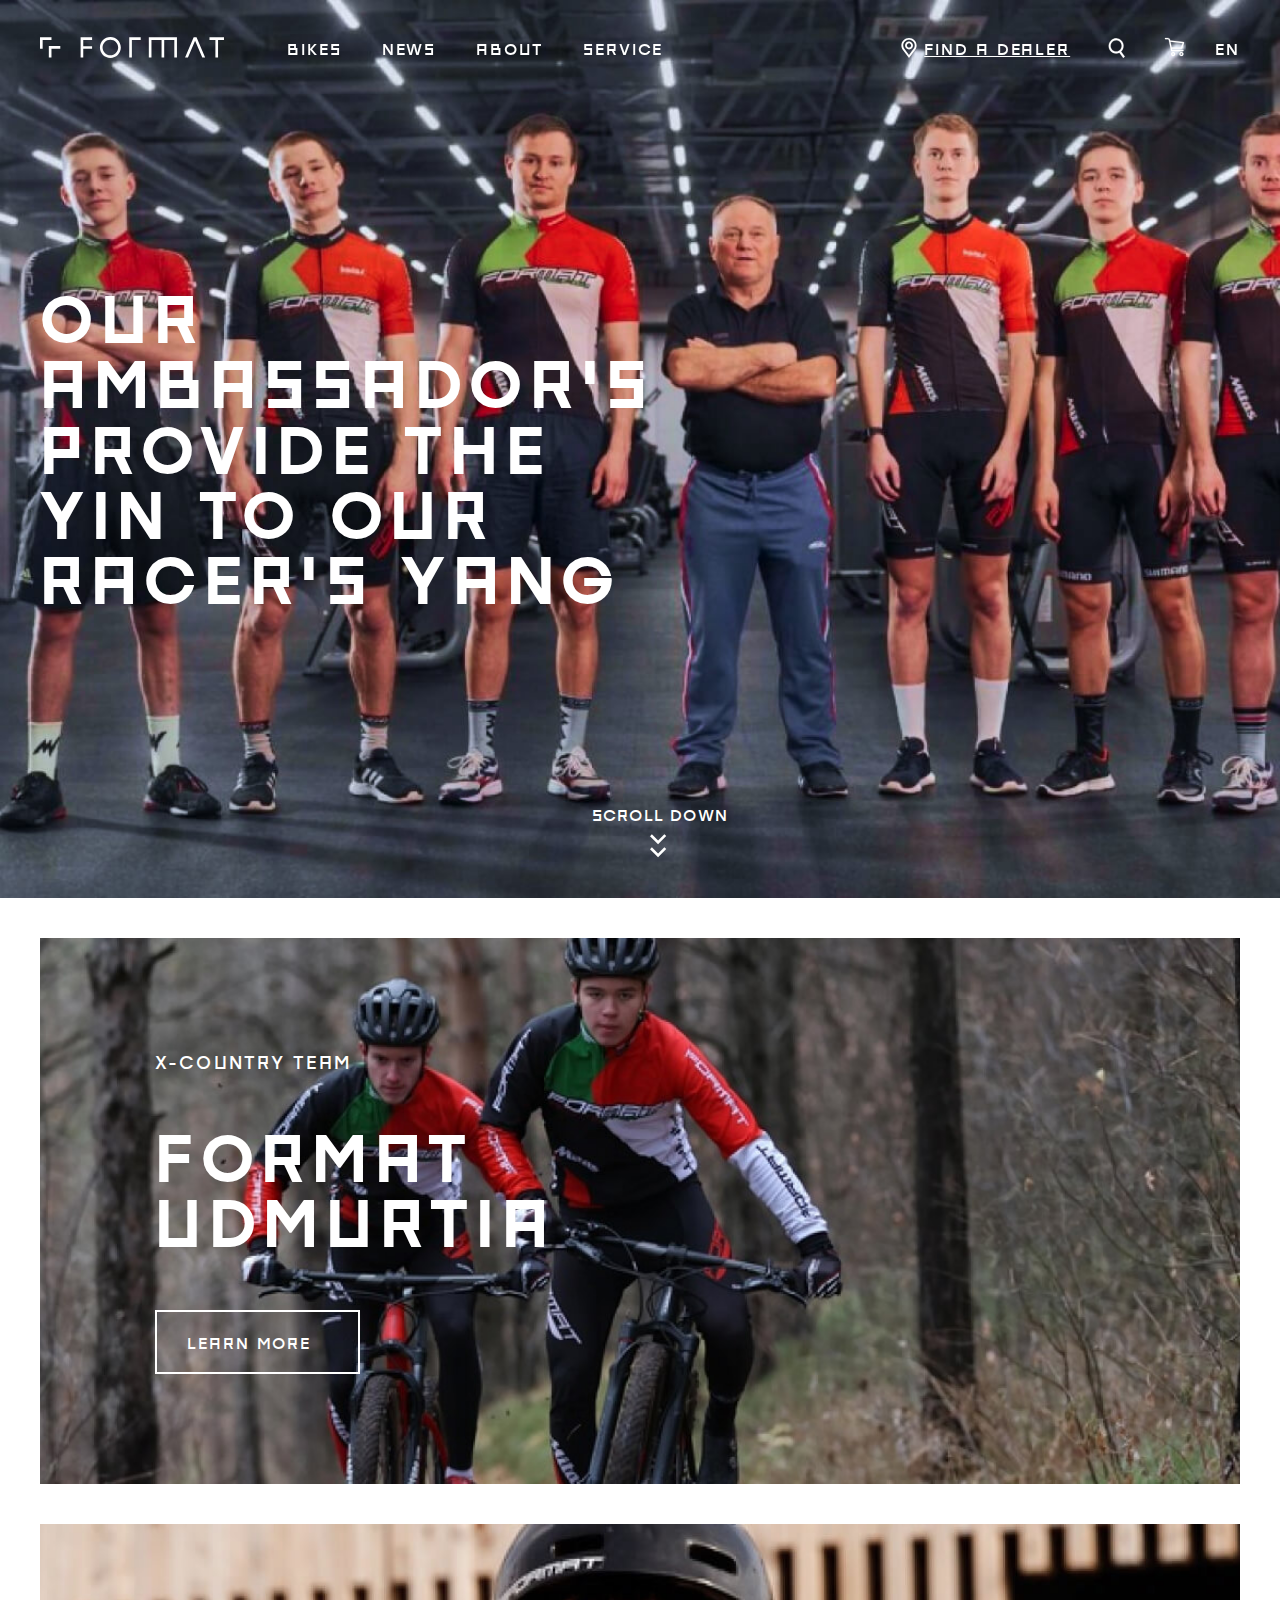
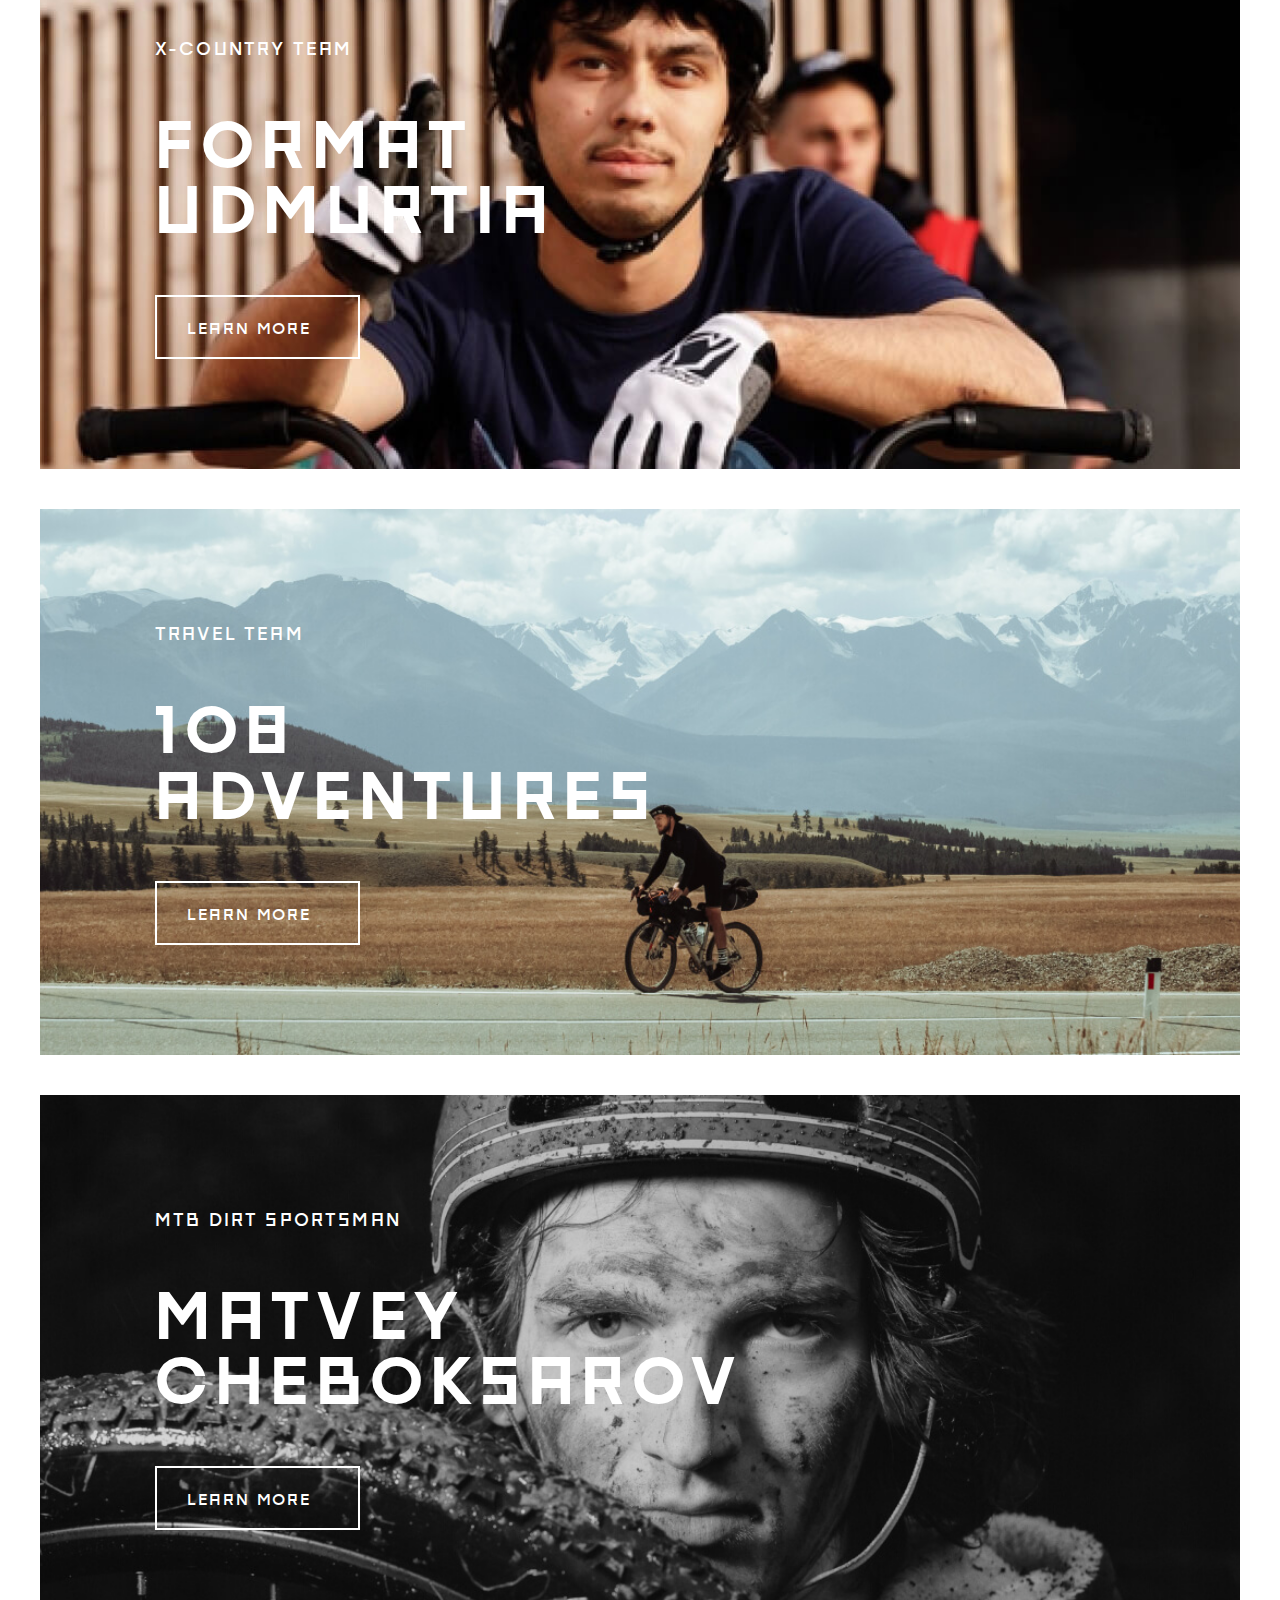
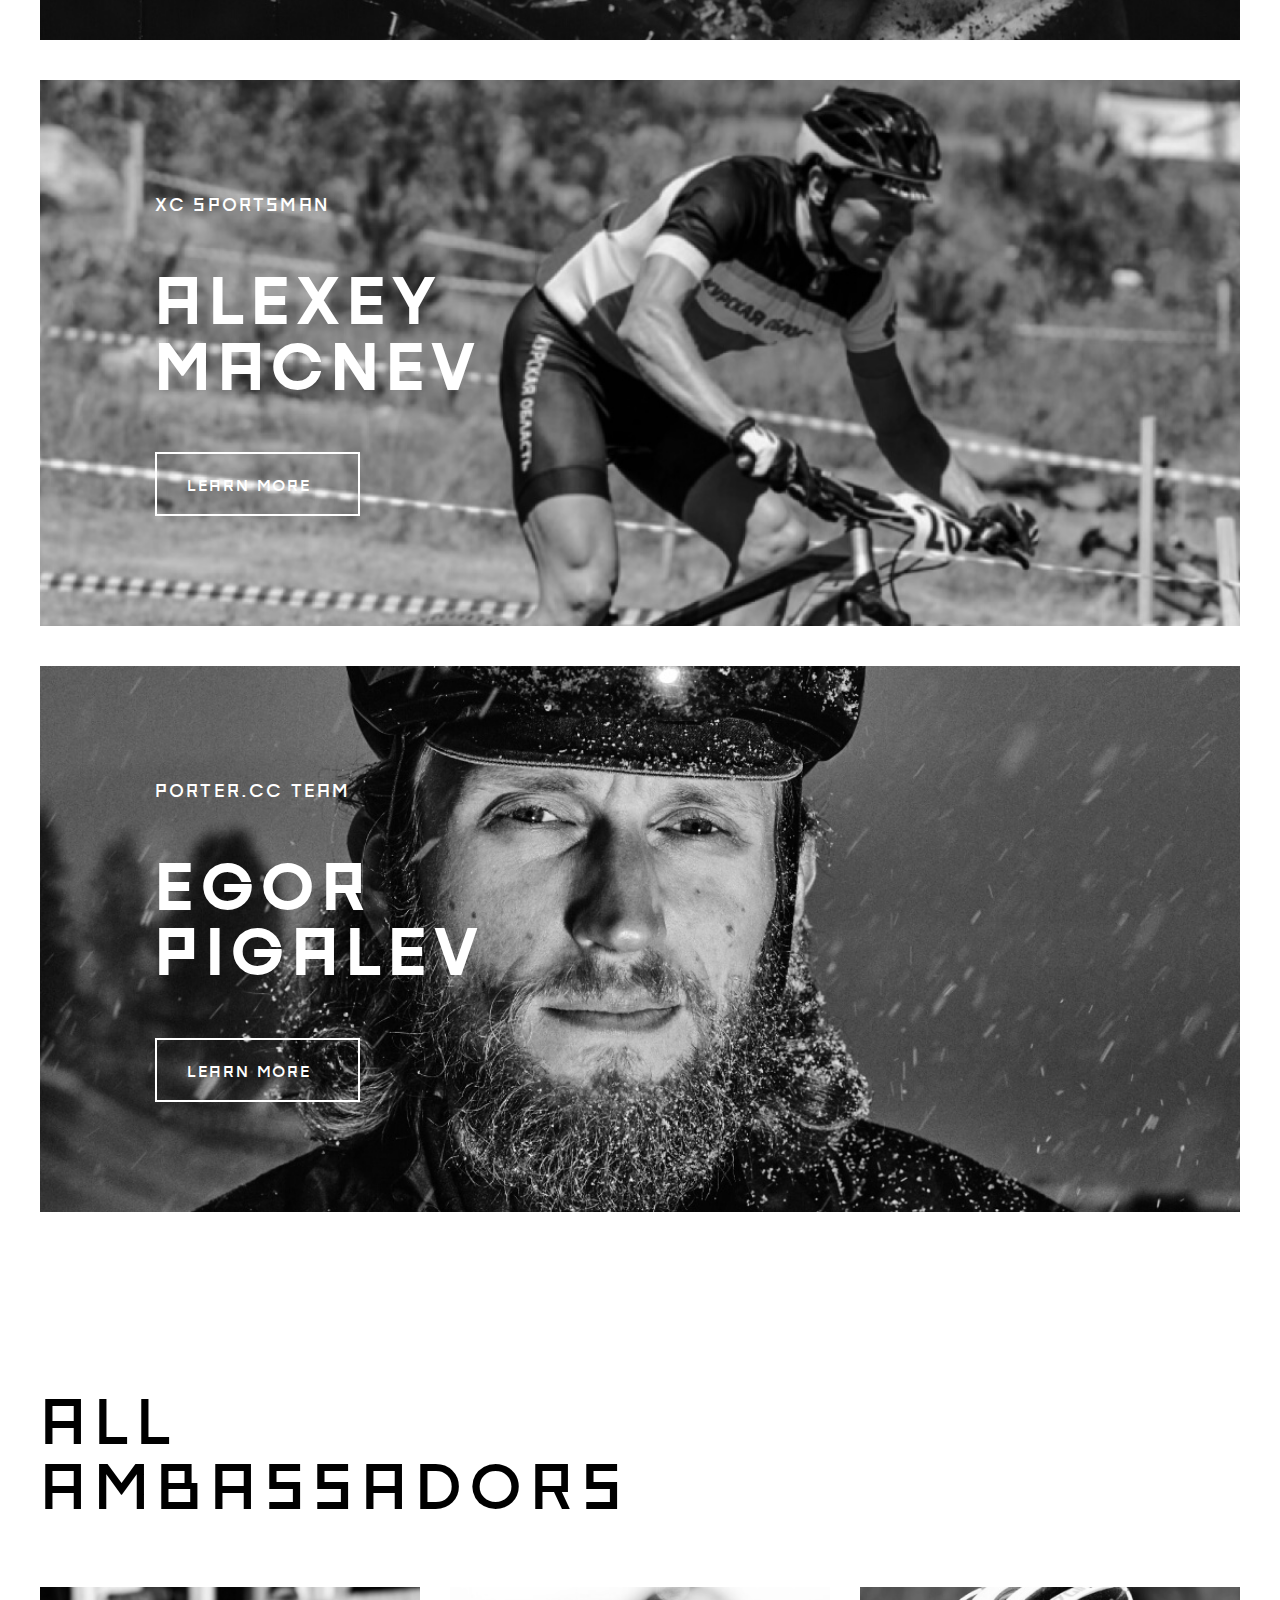
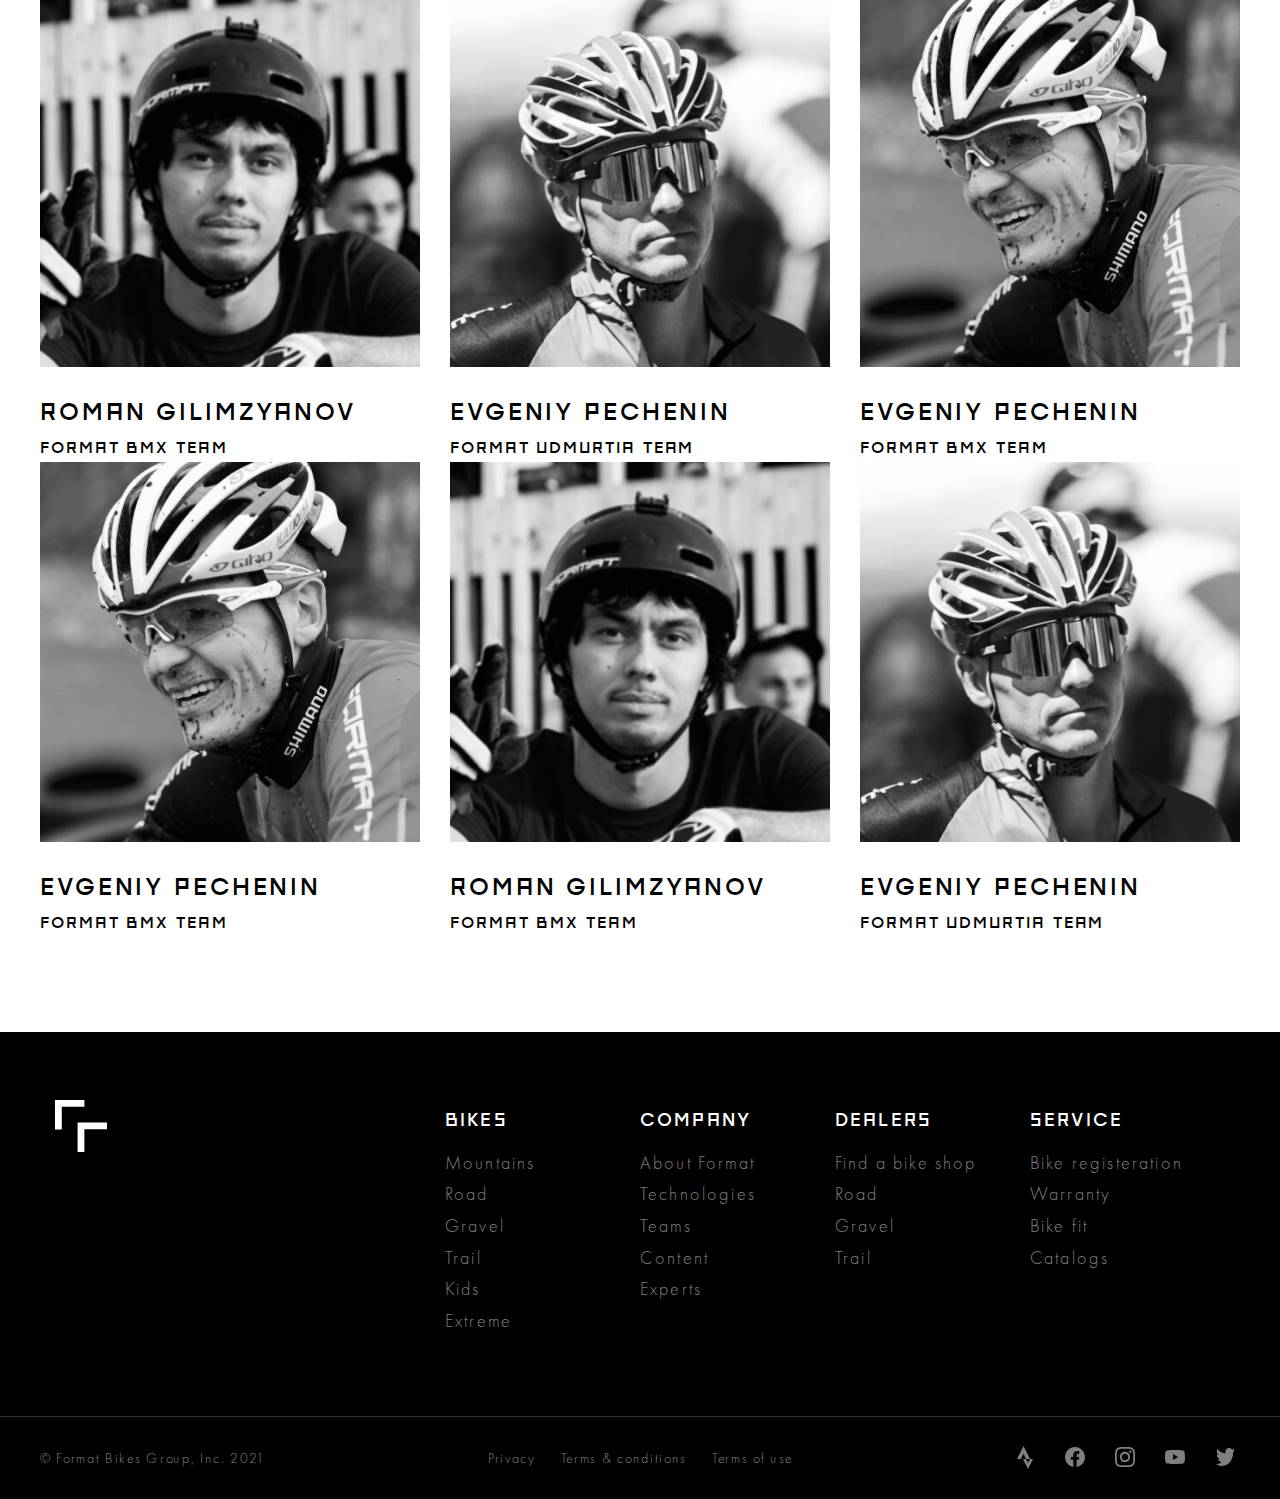
==== commit 7e957a3d: "fix" ====
--- a/docs/about-format.html
+++ b/docs/about-format.html
@@ -184,32 +184,32 @@
         <div class="page-main-title">all AMBASSADORs</div>
         <div class="row">
           <div class="col-12 col-md-4 col-sm-6 col-page-experts">
-            <div class="face__page-about-format-img"><img src="img/about-format-page/face-img-1.jpg" alt=""></div>
+            <div class="face__page-about-format-img"><img src="img/about-format-page/face-img-1.jpeg" alt=""></div>
             <div class="face__page-about-format-name">ROMAN GILIMZYANOV</div>
             <div class="face__page-about-format-text">FORMAT BMX team</div>
           </div>
           <div class="col-12 col-md-4 col-sm-6 col-page-experts">
-            <div class="face__page-about-format-img"><img src="img/about-format-page/face-img-2.jpg" alt=""></div>
+            <div class="face__page-about-format-img"><img src="img/about-format-page/face-img-2.jpeg" alt=""></div>
             <div class="face__page-about-format-name">EVGENIY PECHENIN</div>
             <div class="face__page-about-format-text">FORMAT UDMURTIA team</div>
           </div>
           <div class="col-12 col-md-4 col-sm-6 col-page-experts">
-            <div class="face__page-about-format-img"><img src="img/about-format-page/face-img-3.jpg" alt=""></div>
-            <div class="face__page-about-format-name">EVGENIY PECHENIN</div>
-            <div class="face__page-about-format-text">FORMAT BMX team</div>
-          </div>
-          <div class="col-12 col-md-4 col-sm-6 col-page-experts">
-            <div class="face__page-about-format-img"><img src="img/about-format-page/face-img-3.jpg" alt=""></div>
-            <div class="face__page-about-format-name">EVGENIY PECHENIN</div>
-            <div class="face__page-about-format-text">FORMAT BMX team</div>
-          </div>
-          <div class="col-12 col-md-4 col-sm-6 col-page-experts">
-            <div class="face__page-about-format-img"><img src="img/about-format-page/face-img-1.jpg" alt=""></div>
+            <div class="face__page-about-format-img"><img src="img/about-format-page/face-img-3.jpeg" alt=""></div>
+            <div class="face__page-about-format-name">EVGENIY PECHENIN</div>
+            <div class="face__page-about-format-text">FORMAT BMX team</div>
+          </div>
+          <div class="col-12 col-md-4 col-sm-6 col-page-experts">
+            <div class="face__page-about-format-img"><img src="img/about-format-page/face-img-3.jpeg" alt=""></div>
+            <div class="face__page-about-format-name">EVGENIY PECHENIN</div>
+            <div class="face__page-about-format-text">FORMAT BMX team</div>
+          </div>
+          <div class="col-12 col-md-4 col-sm-6 col-page-experts">
+            <div class="face__page-about-format-img"><img src="img/about-format-page/face-img-1.jpeg" alt=""></div>
             <div class="face__page-about-format-name">ROMAN GILIMZYANOV</div>
             <div class="face__page-about-format-text">FORMAT BMX team</div>
           </div>
           <div class="col-12 col-md-4 col-sm-6 col-page-experts">
-            <div class="face__page-about-format-img"><img src="img/about-format-page/face-img-2.jpg" alt=""></div>
+            <div class="face__page-about-format-img"><img src="img/about-format-page/face-img-2.jpeg" alt=""></div>
             <div class="face__page-about-format-name">EVGENIY PECHENIN</div>
             <div class="face__page-about-format-text">FORMAT UDMURTIA team</div>
           </div>
--- a/docs/css/app.css
+++ b/docs/css/app.css
@@ -1,2 +1,2 @@
-@-webkit-keyframes swiper-preloader-spin{to{transform:rotate(360deg)}}@keyframes swiper-preloader-spin{to{transform:rotate(360deg)}}@-webkit-keyframes arrow{0%,80%,to{opacity:0}40%{opacity:1}}@keyframes arrow{0%,80%,to{opacity:0}40%{opacity:1}}a,abbr,acronym,address,applet,article,aside,audio,b,big,blockquote,body,canvas,caption,center,cite,code,dd,del,details,dfn,div,dl,dt,em,embed,figcaption,figure,footer,form,h1,h2,h3,h4,h5,h6,header,hgroup,html,i,iframe,ins,kbd,label,legend,li,mark,menu,nav,object,ol,output,p,pre,q,ruby,s,samp,section,small,span,strike,strong,sub,summary,sup,table,tbody,td,tfoot,th,thead,time,tr,tt,u,ul,var,video{margin:0;padding:0;border:0;vertical-align:baseline}fieldset,img{margin:0;padding:0;vertical-align:baseline}html{-ms-text-size-adjust:100%;-webkit-text-size-adjust:100%;font-size:10px;box-sizing:border-box}a img,fieldset,img{border:0}input[type=email],input[type=tel],input[type=text],textarea{-webkit-appearance:none}button,input[type=submit]{cursor:pointer}button::-moz-focus-inner,input[type=submit]::-moz-focus-inner{padding:0;border:0}textarea{overflow:auto}button,input{margin:0;padding:0;border:0}a,a:focus,button,div,h1,h2,h3,h4,h5,h6,input,select,span,textarea{outline:0}ol,ul{list-style-type:none}table{border-spacing:0;border-collapse:collapse;width:100%}*,:after,:before{box-sizing:inherit}@media (prefers-reduced-motion:reduce){*{transition:none!important}}@font-face{font-family:'SM';src:url(../fonts/stolzldisplay-medium-webfont.woff2) format("woff2"),url(../fonts/stolzldisplay-medium-webfont.woff) format("woff");font-weight:400;font-style:normal}@font-face{font-family:'SR';src:url(../fonts/stolzldisplay-regular-webfont.woff2) format("woff2"),url(../fonts/stolzldisplay-regular-webfont.woff) format("woff");font-weight:400;font-style:normal}@font-face{font-family:'FB';src:url(../fonts/FuturaPT-Bold.woff2) format("woff2"),url(../fonts/FuturaPT-Bold.woff) format("woff");font-weight:700;font-style:normal;font-display:swap}@font-face{font-family:'FM';src:url(../fonts/FuturaPT-Light.woff2) format("woff2"),url(../fonts/FuturaPT-Light.woff) format("woff");font-weight:300;font-style:normal;font-display:swap}.container{width:100%;padding-right:15px;padding-left:15px;margin-right:auto;margin-left:auto}@media (min-width:576px){.container{max-width:540px}}@media (min-width:768px){.container{max-width:720px}}@media (min-width:992px){.container{max-width:960px}}@media (min-width:1200px){.container{max-width:1140px}}.container-fluid{width:100%;padding-right:15px;padding-left:15px;margin-right:auto;margin-left:auto}.row{display:flex;flex-wrap:wrap;margin-right:-15px;margin-left:-15px}.no-gutters{margin-right:0;margin-left:0}.no-gutters>.col,.no-gutters>[class*=col-]{padding-right:0;padding-left:0}.col,.col-1,.col-10,.col-11,.col-12,.col-2,.col-3,.col-4,.col-5,.col-6,.col-7,.col-8,.col-9{position:relative;width:100%;padding-right:15px;padding-left:15px}.col-auto{position:relative;padding-right:15px;padding-left:15px}.col-lg,.col-lg-1,.col-lg-10,.col-lg-11,.col-lg-12,.col-lg-2,.col-lg-3,.col-lg-4,.col-lg-5,.col-lg-6,.col-lg-7,.col-lg-8,.col-lg-9,.col-lg-auto,.col-md,.col-md-1,.col-md-10,.col-md-11,.col-md-12,.col-md-2,.col-md-3,.col-md-4,.col-md-5,.col-md-6,.col-md-7,.col-md-8,.col-md-9,.col-md-auto,.col-sm,.col-sm-1,.col-sm-10,.col-sm-11,.col-sm-12,.col-sm-2,.col-sm-3,.col-sm-4,.col-sm-5,.col-sm-6,.col-sm-7,.col-sm-8,.col-sm-9,.col-sm-auto,.col-xl,.col-xl-1,.col-xl-10,.col-xl-11,.col-xl-12,.col-xl-2,.col-xl-3,.col-xl-4,.col-xl-5,.col-xl-6,.col-xl-7,.col-xl-8,.col-xl-9,.col-xl-auto{position:relative;width:100%;padding-right:15px;padding-left:15px}.col{flex-basis:0;flex-grow:1;max-width:100%}.col-auto{flex:0 0 auto;width:auto;max-width:100%}.col-1{flex:0 0 8.333333%;max-width:8.333333%}.col-2{flex:0 0 16.666667%;max-width:16.666667%}.col-3{flex:0 0 25%;max-width:25%}.col-4{flex:0 0 33.333333%;max-width:33.333333%}.col-5{flex:0 0 41.666667%;max-width:41.666667%}.col-6{flex:0 0 50%;max-width:50%}.col-7{flex:0 0 58.333333%;max-width:58.333333%}.col-8{flex:0 0 66.666667%;max-width:66.666667%}.col-9{flex:0 0 75%;max-width:75%}.col-10{flex:0 0 83.333333%;max-width:83.333333%}.col-11{flex:0 0 91.666667%;max-width:91.666667%}.col-12{flex:0 0 100%;max-width:100%}.order-first{order:-1}.order-last{order:13}.order-0{order:0}.order-1{order:1}.order-2{order:2}.order-3{order:3}.order-4{order:4}.order-5{order:5}.order-6{order:6}.order-7{order:7}.order-8{order:8}.order-9{order:9}.order-10{order:10}.order-11{order:11}.order-12{order:12}.offset-1{margin-left:8.333333%}.offset-2{margin-left:16.666667%}.offset-3{margin-left:25%}.offset-4{margin-left:33.333333%}.offset-5{margin-left:41.666667%}.offset-6{margin-left:50%}.offset-7{margin-left:58.333333%}.offset-8{margin-left:66.666667%}.offset-9{margin-left:75%}.offset-10{margin-left:83.333333%}.offset-11{margin-left:91.666667%}@media (min-width:576px){.col-sm{flex-basis:0;flex-grow:1;max-width:100%}.col-sm-auto{flex:0 0 auto;width:auto;max-width:100%}.col-sm-1{flex:0 0 8.333333%;max-width:8.333333%}.col-sm-2{flex:0 0 16.666667%;max-width:16.666667%}.col-sm-3{flex:0 0 25%;max-width:25%}.col-sm-4{flex:0 0 33.333333%;max-width:33.333333%}.col-sm-5{flex:0 0 41.666667%;max-width:41.666667%}.col-sm-6{flex:0 0 50%;max-width:50%}.col-sm-7{flex:0 0 58.333333%;max-width:58.333333%}.col-sm-8{flex:0 0 66.666667%;max-width:66.666667%}.col-sm-9{flex:0 0 75%;max-width:75%}.col-sm-10{flex:0 0 83.333333%;max-width:83.333333%}.col-sm-11{flex:0 0 91.666667%;max-width:91.666667%}.col-sm-12{flex:0 0 100%;max-width:100%}.order-sm-first{order:-1}.order-sm-last{order:13}.order-sm-0{order:0}.order-sm-1{order:1}.order-sm-2{order:2}.order-sm-3{order:3}.order-sm-4{order:4}.order-sm-5{order:5}.order-sm-6{order:6}.order-sm-7{order:7}.order-sm-8{order:8}.order-sm-9{order:9}.order-sm-10{order:10}.order-sm-11{order:11}.order-sm-12{order:12}.offset-sm-0{margin-left:0}.offset-sm-1{margin-left:8.333333%}.offset-sm-2{margin-left:16.666667%}.offset-sm-3{margin-left:25%}.offset-sm-4{margin-left:33.333333%}.offset-sm-5{margin-left:41.666667%}.offset-sm-6{margin-left:50%}.offset-sm-7{margin-left:58.333333%}.offset-sm-8{margin-left:66.666667%}.offset-sm-9{margin-left:75%}.offset-sm-10{margin-left:83.333333%}.offset-sm-11{margin-left:91.666667%}}@media (min-width:768px){.col-md{flex-basis:0;flex-grow:1;max-width:100%}.col-md-auto{flex:0 0 auto;width:auto;max-width:100%}.col-md-1{flex:0 0 8.333333%;max-width:8.333333%}.col-md-2{flex:0 0 16.666667%;max-width:16.666667%}.col-md-3{flex:0 0 25%;max-width:25%}.col-md-4{flex:0 0 33.333333%;max-width:33.333333%}.col-md-5{flex:0 0 41.666667%;max-width:41.666667%}.col-md-6{flex:0 0 50%;max-width:50%}.col-md-7{flex:0 0 58.333333%;max-width:58.333333%}.col-md-8{flex:0 0 66.666667%;max-width:66.666667%}.col-md-9{flex:0 0 75%;max-width:75%}.col-md-10{flex:0 0 83.333333%;max-width:83.333333%}.col-md-11{flex:0 0 91.666667%;max-width:91.666667%}.col-md-12{flex:0 0 100%;max-width:100%}.order-md-first{order:-1}.order-md-last{order:13}.order-md-0{order:0}.order-md-1{order:1}.order-md-2{order:2}.order-md-3{order:3}.order-md-4{order:4}.order-md-5{order:5}.order-md-6{order:6}.order-md-7{order:7}.order-md-8{order:8}.order-md-9{order:9}.order-md-10{order:10}.order-md-11{order:11}.order-md-12{order:12}.offset-md-0{margin-left:0}.offset-md-1{margin-left:8.333333%}.offset-md-2{margin-left:16.666667%}.offset-md-3{margin-left:25%}.offset-md-4{margin-left:33.333333%}.offset-md-5{margin-left:41.666667%}.offset-md-6{margin-left:50%}.offset-md-7{margin-left:58.333333%}.offset-md-8{margin-left:66.666667%}.offset-md-9{margin-left:75%}.offset-md-10{margin-left:83.333333%}.offset-md-11{margin-left:91.666667%}}@media (min-width:992px){.col-lg{flex-basis:0;flex-grow:1;max-width:100%}.col-lg-auto{flex:0 0 auto;width:auto;max-width:100%}.col-lg-1{flex:0 0 8.333333%;max-width:8.333333%}.col-lg-2{flex:0 0 16.666667%;max-width:16.666667%}.col-lg-3{flex:0 0 25%;max-width:25%}.col-lg-4{flex:0 0 33.333333%;max-width:33.333333%}.col-lg-5{flex:0 0 41.666667%;max-width:41.666667%}.col-lg-6{flex:0 0 50%;max-width:50%}.col-lg-7{flex:0 0 58.333333%;max-width:58.333333%}.col-lg-8{flex:0 0 66.666667%;max-width:66.666667%}.col-lg-9{flex:0 0 75%;max-width:75%}.col-lg-10{flex:0 0 83.333333%;max-width:83.333333%}.col-lg-11{flex:0 0 91.666667%;max-width:91.666667%}.col-lg-12{flex:0 0 100%;max-width:100%}.order-lg-first{order:-1}.order-lg-last{order:13}.order-lg-0{order:0}.order-lg-1{order:1}.order-lg-2{order:2}.order-lg-3{order:3}.order-lg-4{order:4}.order-lg-5{order:5}.order-lg-6{order:6}.order-lg-7{order:7}.order-lg-8{order:8}.order-lg-9{order:9}.order-lg-10{order:10}.order-lg-11{order:11}.order-lg-12{order:12}.offset-lg-0{margin-left:0}.offset-lg-1{margin-left:8.333333%}.offset-lg-2{margin-left:16.666667%}.offset-lg-3{margin-left:25%}.offset-lg-4{margin-left:33.333333%}.offset-lg-5{margin-left:41.666667%}.offset-lg-6{margin-left:50%}.offset-lg-7{margin-left:58.333333%}.offset-lg-8{margin-left:66.666667%}.offset-lg-9{margin-left:75%}.offset-lg-10{margin-left:83.333333%}.offset-lg-11{margin-left:91.666667%}}@media (min-width:1200px){.col-xl{flex-basis:0;flex-grow:1;max-width:100%}.col-xl-auto{flex:0 0 auto;width:auto;max-width:100%}.col-xl-1{flex:0 0 8.333333%;max-width:8.333333%}.col-xl-2{flex:0 0 16.666667%;max-width:16.666667%}.col-xl-3{flex:0 0 25%;max-width:25%}.col-xl-4{flex:0 0 33.333333%;max-width:33.333333%}.col-xl-5{flex:0 0 41.666667%;max-width:41.666667%}.col-xl-6{flex:0 0 50%;max-width:50%}.col-xl-7{flex:0 0 58.333333%;max-width:58.333333%}.col-xl-8{flex:0 0 66.666667%;max-width:66.666667%}.col-xl-9{flex:0 0 75%;max-width:75%}.col-xl-10{flex:0 0 83.333333%;max-width:83.333333%}.col-xl-11{flex:0 0 91.666667%;max-width:91.666667%}.col-xl-12{flex:0 0 100%;max-width:100%}.order-xl-first{order:-1}.order-xl-last{order:13}.order-xl-0{order:0}.order-xl-1{order:1}.order-xl-2{order:2}.order-xl-3{order:3}.order-xl-4{order:4}.order-xl-5{order:5}.order-xl-6{order:6}.order-xl-7{order:7}.order-xl-8{order:8}.order-xl-9{order:9}.order-xl-10{order:10}.order-xl-11{order:11}.order-xl-12{order:12}.offset-xl-0{margin-left:0}.offset-xl-1{margin-left:8.333333%}.offset-xl-2{margin-left:16.666667%}.offset-xl-3{margin-left:25%}.offset-xl-4{margin-left:33.333333%}.offset-xl-5{margin-left:41.666667%}.offset-xl-6{margin-left:50%}.offset-xl-7{margin-left:58.333333%}.offset-xl-8{margin-left:66.666667%}.offset-xl-9{margin-left:75%}.offset-xl-10{margin-left:83.333333%}.offset-xl-11{margin-left:91.666667%}}.flex-row{flex-direction:row!important}.flex-column{flex-direction:column!important}.flex-row-reverse{flex-direction:row-reverse!important}.flex-column-reverse{flex-direction:column-reverse!important}.flex-wrap{flex-wrap:wrap!important}.flex-nowrap{flex-wrap:nowrap!important}.flex-wrap-reverse{flex-wrap:wrap-reverse!important}.flex-fill{flex:1 1 auto!important}.flex-grow-0{flex-grow:0!important}.flex-grow-1{flex-grow:1!important}.flex-shrink-0{flex-shrink:0!important}.flex-shrink-1{flex-shrink:1!important}.justify-content-start{justify-content:flex-start!important}.justify-content-end{justify-content:flex-end!important}.justify-content-center{justify-content:center!important}.justify-content-between{justify-content:space-between!important}.justify-content-around{justify-content:space-around!important}.align-items-start{align-items:flex-start!important}.align-items-end{align-items:flex-end!important}.align-items-center{align-items:center!important}.align-items-baseline{align-items:baseline!important}.align-items-stretch{align-items:stretch!important}.align-content-start{align-content:flex-start!important}.align-content-end{align-content:flex-end!important}.align-content-center{align-content:center!important}.align-content-between{align-content:space-between!important}.align-content-around{align-content:space-around!important}.align-content-stretch{align-content:stretch!important}.align-self-auto{align-self:auto!important}.align-self-start{align-self:flex-start!important}.align-self-end{align-self:flex-end!important}.align-self-center{align-self:center!important}.align-self-baseline{align-self:baseline!important}.align-self-stretch{align-self:stretch!important}@media (min-width:576px){.flex-sm-row{flex-direction:row!important}.flex-sm-column{flex-direction:column!important}.flex-sm-row-reverse{flex-direction:row-reverse!important}.flex-sm-column-reverse{flex-direction:column-reverse!important}.flex-sm-wrap{flex-wrap:wrap!important}.flex-sm-nowrap{flex-wrap:nowrap!important}.flex-sm-wrap-reverse{flex-wrap:wrap-reverse!important}.flex-sm-fill{flex:1 1 auto!important}.flex-sm-grow-0{flex-grow:0!important}.flex-sm-grow-1{flex-grow:1!important}.flex-sm-shrink-0{flex-shrink:0!important}.flex-sm-shrink-1{flex-shrink:1!important}.justify-content-sm-start{justify-content:flex-start!important}.justify-content-sm-end{justify-content:flex-end!important}.justify-content-sm-center{justify-content:center!important}.justify-content-sm-between{justify-content:space-between!important}.justify-content-sm-around{justify-content:space-around!important}.align-items-sm-start{align-items:flex-start!important}.align-items-sm-end{align-items:flex-end!important}.align-items-sm-center{align-items:center!important}.align-items-sm-baseline{align-items:baseline!important}.align-items-sm-stretch{align-items:stretch!important}.align-content-sm-start{align-content:flex-start!important}.align-content-sm-end{align-content:flex-end!important}.align-content-sm-center{align-content:center!important}.align-content-sm-between{align-content:space-between!important}.align-content-sm-around{align-content:space-around!important}.align-content-sm-stretch{align-content:stretch!important}.align-self-sm-auto{align-self:auto!important}.align-self-sm-start{align-self:flex-start!important}.align-self-sm-end{align-self:flex-end!important}.align-self-sm-center{align-self:center!important}.align-self-sm-baseline{align-self:baseline!important}.align-self-sm-stretch{align-self:stretch!important}}@media (min-width:768px){.flex-md-row{flex-direction:row!important}.flex-md-column{flex-direction:column!important}.flex-md-row-reverse{flex-direction:row-reverse!important}.flex-md-column-reverse{flex-direction:column-reverse!important}.flex-md-wrap{flex-wrap:wrap!important}.flex-md-nowrap{flex-wrap:nowrap!important}.flex-md-wrap-reverse{flex-wrap:wrap-reverse!important}.flex-md-fill{flex:1 1 auto!important}.flex-md-grow-0{flex-grow:0!important}.flex-md-grow-1{flex-grow:1!important}.flex-md-shrink-0{flex-shrink:0!important}.flex-md-shrink-1{flex-shrink:1!important}.justify-content-md-start{justify-content:flex-start!important}.justify-content-md-end{justify-content:flex-end!important}.justify-content-md-center{justify-content:center!important}.justify-content-md-between{justify-content:space-between!important}.justify-content-md-around{justify-content:space-around!important}.align-items-md-start{align-items:flex-start!important}.align-items-md-end{align-items:flex-end!important}.align-items-md-center{align-items:center!important}.align-items-md-baseline{align-items:baseline!important}.align-items-md-stretch{align-items:stretch!important}.align-content-md-start{align-content:flex-start!important}.align-content-md-end{align-content:flex-end!important}.align-content-md-center{align-content:center!important}.align-content-md-between{align-content:space-between!important}.align-content-md-around{align-content:space-around!important}.align-content-md-stretch{align-content:stretch!important}.align-self-md-auto{align-self:auto!important}.align-self-md-start{align-self:flex-start!important}.align-self-md-end{align-self:flex-end!important}.align-self-md-center{align-self:center!important}.align-self-md-baseline{align-self:baseline!important}.align-self-md-stretch{align-self:stretch!important}}@media (min-width:992px){.flex-lg-row{flex-direction:row!important}.flex-lg-column{flex-direction:column!important}.flex-lg-row-reverse{flex-direction:row-reverse!important}.flex-lg-column-reverse{flex-direction:column-reverse!important}.flex-lg-wrap{flex-wrap:wrap!important}.flex-lg-nowrap{flex-wrap:nowrap!important}.flex-lg-wrap-reverse{flex-wrap:wrap-reverse!important}.flex-lg-fill{flex:1 1 auto!important}.flex-lg-grow-0{flex-grow:0!important}.flex-lg-grow-1{flex-grow:1!important}.flex-lg-shrink-0{flex-shrink:0!important}.flex-lg-shrink-1{flex-shrink:1!important}.justify-content-lg-start{justify-content:flex-start!important}.justify-content-lg-end{justify-content:flex-end!important}.justify-content-lg-center{justify-content:center!important}.justify-content-lg-between{justify-content:space-between!important}.justify-content-lg-around{justify-content:space-around!important}.align-items-lg-start{align-items:flex-start!important}.align-items-lg-end{align-items:flex-end!important}.align-items-lg-center{align-items:center!important}.align-items-lg-baseline{align-items:baseline!important}.align-items-lg-stretch{align-items:stretch!important}.align-content-lg-start{align-content:flex-start!important}.align-content-lg-end{align-content:flex-end!important}.align-content-lg-center{align-content:center!important}.align-content-lg-between{align-content:space-between!important}.align-content-lg-around{align-content:space-around!important}.align-content-lg-stretch{align-content:stretch!important}.align-self-lg-auto{align-self:auto!important}.align-self-lg-start{align-self:flex-start!important}.align-self-lg-end{align-self:flex-end!important}.align-self-lg-center{align-self:center!important}.align-self-lg-baseline{align-self:baseline!important}.align-self-lg-stretch{align-self:stretch!important}}@media (min-width:1200px){.flex-xl-row{flex-direction:row!important}.flex-xl-column{flex-direction:column!important}.flex-xl-row-reverse{flex-direction:row-reverse!important}.flex-xl-column-reverse{flex-direction:column-reverse!important}.flex-xl-wrap{flex-wrap:wrap!important}.flex-xl-nowrap{flex-wrap:nowrap!important}.flex-xl-wrap-reverse{flex-wrap:wrap-reverse!important}.flex-xl-fill{flex:1 1 auto!important}.flex-xl-grow-0{flex-grow:0!important}.flex-xl-grow-1{flex-grow:1!important}.flex-xl-shrink-0{flex-shrink:0!important}.flex-xl-shrink-1{flex-shrink:1!important}.justify-content-xl-start{justify-content:flex-start!important}.justify-content-xl-end{justify-content:flex-end!important}.justify-content-xl-center{justify-content:center!important}.justify-content-xl-between{justify-content:space-between!important}.justify-content-xl-around{justify-content:space-around!important}.align-items-xl-start{align-items:flex-start!important}.align-items-xl-end{align-items:flex-end!important}.align-items-xl-center{align-items:center!important}.align-items-xl-baseline{align-items:baseline!important}.align-items-xl-stretch{align-items:stretch!important}.align-content-xl-start{align-content:flex-start!important}.align-content-xl-end{align-content:flex-end!important}.align-content-xl-center{align-content:center!important}.align-content-xl-between{align-content:space-between!important}.align-content-xl-around{align-content:space-around!important}.align-content-xl-stretch{align-content:stretch!important}.align-self-xl-auto{align-self:auto!important}.align-self-xl-start{align-self:flex-start!important}.align-self-xl-end{align-self:flex-end!important}.align-self-xl-center{align-self:center!important}.align-self-xl-baseline{align-self:baseline!important}.align-self-xl-stretch{align-self:stretch!important}}.swiper-container{margin:0 auto;position:relative;overflow:hidden;list-style:none;padding:0;z-index:1}.swiper-container-no-flexbox .swiper-slide{float:left}.swiper-container-vertical>.swiper-wrapper{flex-direction:column}.swiper-slide,.swiper-wrapper{width:100%;height:100%;position:relative;transition-property:transform}.swiper-wrapper{z-index:1;display:flex;box-sizing:content-box}.swiper-container-android .swiper-slide,.swiper-wrapper{transform:translate3d(0,0,0)}.swiper-container-multirow>.swiper-wrapper{flex-wrap:wrap}.swiper-container-free-mode>.swiper-wrapper{transition-timing-function:ease-out;margin:0 auto}.swiper-slide{flex-shrink:0}.swiper-invisible-blank-slide{visibility:hidden}.swiper-container-autoheight,.swiper-container-autoheight .swiper-slide{height:auto}.swiper-container-autoheight .swiper-wrapper{align-items:flex-start;transition-property:transform,height}.swiper-container-3d{perspective:1200px}.swiper-container-3d .swiper-cube-shadow,.swiper-container-3d .swiper-slide,.swiper-container-3d .swiper-slide-shadow-bottom,.swiper-container-3d .swiper-slide-shadow-left,.swiper-container-3d .swiper-slide-shadow-right,.swiper-container-3d .swiper-slide-shadow-top,.swiper-container-3d .swiper-wrapper{transform-style:preserve-3d}.swiper-container-3d .swiper-slide-shadow-bottom,.swiper-container-3d .swiper-slide-shadow-left,.swiper-container-3d .swiper-slide-shadow-right,.swiper-container-3d .swiper-slide-shadow-top{position:absolute;left:0;top:0;width:100%;height:100%;pointer-events:none;z-index:10}.swiper-container-3d .swiper-slide-shadow-left{background-image:linear-gradient(to left,rgba(0,0,0,.5),transparent)}.swiper-container-3d .swiper-slide-shadow-right{background-image:linear-gradient(to right,rgba(0,0,0,.5),transparent)}.swiper-container-3d .swiper-slide-shadow-top{background-image:linear-gradient(to top,rgba(0,0,0,.5),transparent)}.swiper-container-3d .swiper-slide-shadow-bottom{background-image:linear-gradient(to bottom,rgba(0,0,0,.5),transparent)}.swiper-container-wp8-horizontal,.swiper-container-wp8-horizontal>.swiper-wrapper{touch-action:pan-y}.swiper-container-wp8-vertical,.swiper-container-wp8-vertical>.swiper-wrapper{touch-action:pan-x}.swiper-button-next,.swiper-button-prev{position:absolute;margin-top:-22px;z-index:10;cursor:pointer;background-position:center;background-repeat:no-repeat}.swiper-button-next.swiper-button-disabled,.swiper-button-prev.swiper-button-disabled{opacity:.35;cursor:auto;pointer-events:none}.swiper-container-rtl .swiper-button-next{background-image:url("data:image/svg+xml;charset=utf-8,%3Csvg%20xmlns%3D'http%3A%2F%2Fwww.w3.org%2F2000%2Fsvg'%20viewBox%3D'0%200%2027%2044'%3E%3Cpath%20d%3D'M0%2C22L22%2C0l2.1%2C2.1L4.2%2C22l19.9%2C19.9L22%2C44L0%2C22L0%2C22L0%2C22z'%20fill%3D'%23007aff'%2F%3E%3C%2Fsvg%3E");left:10px;right:auto}.swiper-container-rtl .swiper-button-prev{background-image:url("data:image/svg+xml;charset=utf-8,%3Csvg%20xmlns%3D'http%3A%2F%2Fwww.w3.org%2F2000%2Fsvg'%20viewBox%3D'0%200%2027%2044'%3E%3Cpath%20d%3D'M27%2C22L27%2C22L5%2C44l-2.1-2.1L22.8%2C22L2.9%2C2.1L5%2C0L27%2C22L27%2C22z'%20fill%3D'%23007aff'%2F%3E%3C%2Fsvg%3E");right:10px;left:auto}.swiper-button-prev.swiper-button-white,.swiper-container-rtl .swiper-button-next.swiper-button-white{background-image:url("data:image/svg+xml;charset=utf-8,%3Csvg%20xmlns%3D'http%3A%2F%2Fwww.w3.org%2F2000%2Fsvg'%20viewBox%3D'0%200%2027%2044'%3E%3Cpath%20d%3D'M0%2C22L22%2C0l2.1%2C2.1L4.2%2C22l19.9%2C19.9L22%2C44L0%2C22L0%2C22L0%2C22z'%20fill%3D'%23ffffff'%2F%3E%3C%2Fsvg%3E")}.swiper-button-next.swiper-button-white,.swiper-container-rtl .swiper-button-prev.swiper-button-white{background-image:url("data:image/svg+xml;charset=utf-8,%3Csvg%20xmlns%3D'http%3A%2F%2Fwww.w3.org%2F2000%2Fsvg'%20viewBox%3D'0%200%2027%2044'%3E%3Cpath%20d%3D'M27%2C22L27%2C22L5%2C44l-2.1-2.1L22.8%2C22L2.9%2C2.1L5%2C0L27%2C22L27%2C22z'%20fill%3D'%23ffffff'%2F%3E%3C%2Fsvg%3E")}.swiper-button-prev.swiper-button-black,.swiper-container-rtl .swiper-button-next.swiper-button-black{background-image:url("data:image/svg+xml;charset=utf-8,%3Csvg%20xmlns%3D'http%3A%2F%2Fwww.w3.org%2F2000%2Fsvg'%20viewBox%3D'0%200%2027%2044'%3E%3Cpath%20d%3D'M0%2C22L22%2C0l2.1%2C2.1L4.2%2C22l19.9%2C19.9L22%2C44L0%2C22L0%2C22L0%2C22z'%20fill%3D'%23000000'%2F%3E%3C%2Fsvg%3E")}.swiper-button-next.swiper-button-black,.swiper-container-rtl .swiper-button-prev.swiper-button-black{background-image:url("data:image/svg+xml;charset=utf-8,%3Csvg%20xmlns%3D'http%3A%2F%2Fwww.w3.org%2F2000%2Fsvg'%20viewBox%3D'0%200%2027%2044'%3E%3Cpath%20d%3D'M27%2C22L27%2C22L5%2C44l-2.1-2.1L22.8%2C22L2.9%2C2.1L5%2C0L27%2C22L27%2C22z'%20fill%3D'%23000000'%2F%3E%3C%2Fsvg%3E")}.swiper-button-lock{display:none}.swiper-pagination{position:absolute;text-align:center;transition:.3s opacity;transform:translate3d(0,0,0);z-index:10}.swiper-pagination.swiper-pagination-hidden{opacity:0}.swiper-container-horizontal>.swiper-pagination-bullets,.swiper-pagination-custom,.swiper-pagination-fraction{bottom:10px;left:0;width:100%}.swiper-pagination-bullets-dynamic{overflow:hidden;font-size:0}.swiper-pagination-bullets-dynamic .swiper-pagination-bullet{transform:scale(.33);position:relative}.swiper-pagination-bullets-dynamic .swiper-pagination-bullet-active,.swiper-pagination-bullets-dynamic .swiper-pagination-bullet-active-main{transform:scale(1)}.swiper-pagination-bullets-dynamic .swiper-pagination-bullet-active-prev{transform:scale(.66)}.swiper-pagination-bullets-dynamic .swiper-pagination-bullet-active-prev-prev{transform:scale(.33)}.swiper-pagination-bullets-dynamic .swiper-pagination-bullet-active-next{transform:scale(.66)}.swiper-pagination-bullets-dynamic .swiper-pagination-bullet-active-next-next{transform:scale(.33)}.swiper-pagination-bullet{width:8px;height:8px;display:inline-block;border-radius:100%;background:#000;opacity:.2}button.swiper-pagination-bullet{border:0;margin:0;padding:0;box-shadow:none;-webkit-appearance:none;-moz-appearance:none;appearance:none}.swiper-pagination-clickable .swiper-pagination-bullet{cursor:pointer}.swiper-pagination-bullet-active{opacity:1;background:#007aff}.swiper-container-vertical>.swiper-pagination-bullets{right:10px;top:50%;transform:translate3d(0,-50%,0)}.swiper-container-vertical>.swiper-pagination-bullets .swiper-pagination-bullet{margin:6px 0;display:block}.swiper-container-vertical>.swiper-pagination-bullets.swiper-pagination-bullets-dynamic{top:50%;transform:translateY(-50%);width:8px}.swiper-container-vertical>.swiper-pagination-bullets.swiper-pagination-bullets-dynamic .swiper-pagination-bullet{display:inline-block;transition:.2s transform,.2s top;transition:.2s transform,.2s top,.2s -webkit-transform}.swiper-container-horizontal>.swiper-pagination-bullets .swiper-pagination-bullet{margin:0 4px}.swiper-container-horizontal>.swiper-pagination-bullets.swiper-pagination-bullets-dynamic{left:50%;transform:translateX(-50%);white-space:nowrap}.swiper-container-horizontal>.swiper-pagination-bullets.swiper-pagination-bullets-dynamic .swiper-pagination-bullet{transition:.2s transform,.2s left;transition:.2s transform,.2s left,.2s -webkit-transform}.swiper-container-horizontal.swiper-container-rtl>.swiper-pagination-bullets-dynamic .swiper-pagination-bullet{transition:.2s transform,.2s right;transition:.2s transform,.2s right,.2s -webkit-transform}.swiper-pagination-progressbar{background:rgba(0,0,0,.25);position:absolute}.swiper-pagination-progressbar .swiper-pagination-progressbar-fill{background:#007aff;position:absolute;left:0;top:0;width:100%;height:100%;transform:scale(0);transform-origin:left top}.swiper-container-rtl .swiper-pagination-progressbar .swiper-pagination-progressbar-fill{transform-origin:right top}.swiper-container-horizontal>.swiper-pagination-progressbar,.swiper-container-vertical>.swiper-pagination-progressbar.swiper-pagination-progressbar-opposite{width:100%;height:4px;left:0;top:0}.swiper-container-horizontal>.swiper-pagination-progressbar.swiper-pagination-progressbar-opposite,.swiper-container-vertical>.swiper-pagination-progressbar{width:4px;height:100%;left:0;top:0}.swiper-pagination-progressbar.swiper-pagination-white .swiper-pagination-progressbar-fill,.swiper-pagination-white .swiper-pagination-bullet-active{background:#fff}.swiper-pagination-progressbar.swiper-pagination-white{background:rgba(255,255,255,.25)}.swiper-pagination-black .swiper-pagination-bullet-active,.swiper-pagination-progressbar.swiper-pagination-black .swiper-pagination-progressbar-fill{background:#000}.swiper-pagination-progressbar.swiper-pagination-black{background:rgba(0,0,0,.25)}.swiper-pagination-lock{display:none}.swiper-scrollbar{border-radius:10px;position:relative;background:rgba(0,0,0,.1)}.swiper-container-horizontal>.swiper-scrollbar{position:absolute;left:1%;bottom:3px;z-index:50;height:5px;width:98%}.swiper-container-vertical>.swiper-scrollbar{position:absolute;right:3px;top:1%;z-index:50;width:5px;height:98%}.swiper-scrollbar-drag{height:100%;width:100%;position:relative;background:rgba(0,0,0,.5);border-radius:10px;left:0;top:0}.swiper-scrollbar-cursor-drag{cursor:move}.swiper-scrollbar-lock{display:none}.swiper-zoom-container{width:100%;height:100%;display:flex;justify-content:center;align-items:center;text-align:center}.swiper-zoom-container>canvas,.swiper-zoom-container>img,.swiper-zoom-container>svg{max-width:100%;max-height:100%;-o-object-fit:contain;object-fit:contain}.swiper-slide-zoomed{cursor:move}.swiper-lazy-preloader{width:42px;height:42px;position:absolute;left:50%;top:50%;margin-left:-21px;margin-top:-21px;z-index:10;transform-origin:50%;-webkit-animation:swiper-preloader-spin 1s steps(12,end) infinite;animation:swiper-preloader-spin 1s steps(12,end) infinite}.swiper-lazy-preloader:after{display:block;content:'';width:100%;height:100%;background-image:url("data:image/svg+xml;charset=utf-8,%3Csvg%20viewBox%3D'0%200%20120%20120'%20xmlns%3D'http%3A%2F%2Fwww.w3.org%2F2000%2Fsvg'%20xmlns%3Axlink%3D'http%3A%2F%2Fwww.w3.org%2F1999%2Fxlink'%3E%3Cdefs%3E%3Cline%20id%3D'l'%20x1%3D'60'%20x2%3D'60'%20y1%3D'7'%20y2%3D'27'%20stroke%3D'%236c6c6c'%20stroke-width%3D'11'%20stroke-linecap%3D'round'%2F%3E%3C%2Fdefs%3E%3Cg%3E%3Cuse%20xlink%3Ahref%3D'%23l'%20opacity%3D'.27'%2F%3E%3Cuse%20xlink%3Ahref%3D'%23l'%20opacity%3D'.27'%20transform%3D'rotate(30%2060%2C60)'%2F%3E%3Cuse%20xlink%3Ahref%3D'%23l'%20opacity%3D'.27'%20transform%3D'rotate(60%2060%2C60)'%2F%3E%3Cuse%20xlink%3Ahref%3D'%23l'%20opacity%3D'.27'%20transform%3D'rotate(90%2060%2C60)'%2F%3E%3Cuse%20xlink%3Ahref%3D'%23l'%20opacity%3D'.27'%20transform%3D'rotate(120%2060%2C60)'%2F%3E%3Cuse%20xlink%3Ahref%3D'%23l'%20opacity%3D'.27'%20transform%3D'rotate(150%2060%2C60)'%2F%3E%3Cuse%20xlink%3Ahref%3D'%23l'%20opacity%3D'.37'%20transform%3D'rotate(180%2060%2C60)'%2F%3E%3Cuse%20xlink%3Ahref%3D'%23l'%20opacity%3D'.46'%20transform%3D'rotate(210%2060%2C60)'%2F%3E%3Cuse%20xlink%3Ahref%3D'%23l'%20opacity%3D'.56'%20transform%3D'rotate(240%2060%2C60)'%2F%3E%3Cuse%20xlink%3Ahref%3D'%23l'%20opacity%3D'.66'%20transform%3D'rotate(270%2060%2C60)'%2F%3E%3Cuse%20xlink%3Ahref%3D'%23l'%20opacity%3D'.75'%20transform%3D'rotate(300%2060%2C60)'%2F%3E%3Cuse%20xlink%3Ahref%3D'%23l'%20opacity%3D'.85'%20transform%3D'rotate(330%2060%2C60)'%2F%3E%3C%2Fg%3E%3C%2Fsvg%3E");background-position:50%;background-size:100%;background-repeat:no-repeat}.swiper-lazy-preloader-white:after{background-image:url("data:image/svg+xml;charset=utf-8,%3Csvg%20viewBox%3D'0%200%20120%20120'%20xmlns%3D'http%3A%2F%2Fwww.w3.org%2F2000%2Fsvg'%20xmlns%3Axlink%3D'http%3A%2F%2Fwww.w3.org%2F1999%2Fxlink'%3E%3Cdefs%3E%3Cline%20id%3D'l'%20x1%3D'60'%20x2%3D'60'%20y1%3D'7'%20y2%3D'27'%20stroke%3D'%23fff'%20stroke-width%3D'11'%20stroke-linecap%3D'round'%2F%3E%3C%2Fdefs%3E%3Cg%3E%3Cuse%20xlink%3Ahref%3D'%23l'%20opacity%3D'.27'%2F%3E%3Cuse%20xlink%3Ahref%3D'%23l'%20opacity%3D'.27'%20transform%3D'rotate(30%2060%2C60)'%2F%3E%3Cuse%20xlink%3Ahref%3D'%23l'%20opacity%3D'.27'%20transform%3D'rotate(60%2060%2C60)'%2F%3E%3Cuse%20xlink%3Ahref%3D'%23l'%20opacity%3D'.27'%20transform%3D'rotate(90%2060%2C60)'%2F%3E%3Cuse%20xlink%3Ahref%3D'%23l'%20opacity%3D'.27'%20transform%3D'rotate(120%2060%2C60)'%2F%3E%3Cuse%20xlink%3Ahref%3D'%23l'%20opacity%3D'.27'%20transform%3D'rotate(150%2060%2C60)'%2F%3E%3Cuse%20xlink%3Ahref%3D'%23l'%20opacity%3D'.37'%20transform%3D'rotate(180%2060%2C60)'%2F%3E%3Cuse%20xlink%3Ahref%3D'%23l'%20opacity%3D'.46'%20transform%3D'rotate(210%2060%2C60)'%2F%3E%3Cuse%20xlink%3Ahref%3D'%23l'%20opacity%3D'.56'%20transform%3D'rotate(240%2060%2C60)'%2F%3E%3Cuse%20xlink%3Ahref%3D'%23l'%20opacity%3D'.66'%20transform%3D'rotate(270%2060%2C60)'%2F%3E%3Cuse%20xlink%3Ahref%3D'%23l'%20opacity%3D'.75'%20transform%3D'rotate(300%2060%2C60)'%2F%3E%3Cuse%20xlink%3Ahref%3D'%23l'%20opacity%3D'.85'%20transform%3D'rotate(330%2060%2C60)'%2F%3E%3C%2Fg%3E%3C%2Fsvg%3E")}.swiper-container .swiper-notification{position:absolute;left:0;top:0;pointer-events:none;opacity:0;z-index:-1000}.swiper-container-fade.swiper-container-free-mode .swiper-slide{transition-timing-function:ease-out}.swiper-container-fade .swiper-slide{pointer-events:none;transition-property:opacity}.swiper-container-fade .swiper-slide .swiper-slide{pointer-events:none}.swiper-container-fade .swiper-slide-active,.swiper-container-fade .swiper-slide-active .swiper-slide-active{pointer-events:auto}.swiper-container-cube,.swiper-container-flip{overflow:visible}.swiper-container-cube .swiper-slide{pointer-events:none;-webkit-backface-visibility:hidden;backface-visibility:hidden;z-index:1;visibility:hidden;transform-origin:0 0;width:100%;height:100%}.swiper-container-cube .swiper-slide .swiper-slide{pointer-events:none}.swiper-container-cube.swiper-container-rtl .swiper-slide{transform-origin:100% 0}.swiper-container-cube .swiper-slide-active .swiper-slide-active{pointer-events:auto}.swiper-container-cube .swiper-slide-active,.swiper-container-cube .swiper-slide-next,.swiper-container-cube .swiper-slide-next+.swiper-slide,.swiper-container-cube .swiper-slide-prev{pointer-events:auto;visibility:visible}.swiper-container-cube .swiper-slide-shadow-bottom,.swiper-container-cube .swiper-slide-shadow-left,.swiper-container-cube .swiper-slide-shadow-right,.swiper-container-cube .swiper-slide-shadow-top{z-index:0;-webkit-backface-visibility:hidden;backface-visibility:hidden}.swiper-container-cube .swiper-cube-shadow{position:absolute;left:0;bottom:0;width:100%;height:100%;background:#000;opacity:.6;filter:blur(50px);z-index:0}.swiper-container-flip .swiper-slide{pointer-events:none;-webkit-backface-visibility:hidden;backface-visibility:hidden;z-index:1}.swiper-container-flip .swiper-slide .swiper-slide{pointer-events:none}.swiper-container-flip .swiper-slide-active,.swiper-container-flip .swiper-slide-active .swiper-slide-active{pointer-events:auto}.swiper-container-flip .swiper-slide-shadow-bottom,.swiper-container-flip .swiper-slide-shadow-left,.swiper-container-flip .swiper-slide-shadow-right,.swiper-container-flip .swiper-slide-shadow-top{z-index:0;-webkit-backface-visibility:hidden;backface-visibility:hidden}.header{position:fixed;z-index:1;background-color:transparent;width:100%;padding:30px 40px 0}@media only screen and (max-width:1070px){.header{padding:20px 20px 0}}@media only screen and (max-width:1070px) and (max-width:768px){.header{padding:30px 20px 0}}.header-black{background-color:#000}.header__row{display:flex;justify-content:space-between}.header__left,.header__right{display:flex;align-items:center}.header__right,.menu__list li{padding-bottom:30px}@media only screen and (max-width:768px){.header__right{display:none}}.header__logo{margin-right:23px;max-width:184px;padding-bottom:30px}@media only screen and (max-width:1070px){.header__logo{max-width:150px;max-height:50px;margin-right:13px}}@media only screen and (max-width:1070px) and (max-width:820px){.header__logo{margin-right:0}}.header__logo a{display:block}.header__logo img,.header__search button img,.input-serch-menu button img{width:100%;height:100%}.input-serch-menu form,.menu{height:100%}@media only screen and (max-width:768px){.menu{position:fixed;top:0;right:-100%;z-index:99;width:100%;height:100%;background-color:#000;transition:right .4s}}.menu::before{display:none;content:'';position:absolute;bottom:0;right:0;width:200px;height:200px;z-index:99;background-image:url(../img/main-page/icons/arrow-big-menu.svg);background-repeat:no-repeat;background-size:cover;background-position:center}@media only screen and (max-width:768px){.menu::before{display:block}}.menu__list{display:flex;height:100%}@media only screen and (max-width:768px){.menu__list{flex-direction:column;align-items:flex-start;padding-top:50px;padding-bottom:34px;margin:0 auto;padding-left:25px;height:auto}}.menu__list li{cursor:pointer;display:flex;align-items:center;margin-left:40px}@media only screen and (max-width:1070px){.menu__list li{margin-left:20px}}@media only screen and (max-width:1070px) and (max-width:820px){.menu__list li{margin-left:15px}}@media only screen and (max-width:1070px) and (max-width:820px) and (max-width:768px){.menu__list li{margin-left:0;display:block;text-align:left}}.menu__link{font-family:'SR',Arial,sans-serif;text-decoration:none;font-size:1.6rem;line-height:105%;letter-spacing:.12em;text-transform:uppercase;color:#fff;position:relative}@media only screen and (max-width:1070px){.menu__link{font-size:1.4rem}}.header__select-language a:hover,.menu__link:hover{text-decoration:underline}@media only screen and (max-width:768px){.menu__link:hover{text-decoration:none}}.find-menu{display:none!important}@media only screen and (max-width:768px){.find-menu{display:block!important}}.find-menu a,.header-btn{display:none}@media only screen and (max-width:768px){.find-menu a{display:block;font-family:'SR',Arial,sans-serif;text-decoration:none;font-size:1.6rem;line-height:105%;letter-spacing:.12em;text-transform:uppercase;color:#fff;position:relative}}@media only screen and (max-width:768px) and (max-width:1070px){.find-menu a{font-size:1.4rem}}@media only screen and (max-width:768px){.about-arrow::before,.bikes-arrow::before{content:'';position:absolute;top:calc(50% - 3px);right:-15px;width:5px;height:5px;background-image:url(../img/main-page/icons/arrow-dropmenu.svg);background-repeat:no-repeat;background-size:cover;background-position:center;transform:rotate(180deg);transition:transform .3s}}.header-btn{cursor:pointer}@media only screen and (max-width:768px){.header-btn{display:block;z-index:99;transition:all .4s}}.header__burger{position:relative;width:40px;height:20px;z-index:1}@media only screen and (max-width:768px){.header__burger{width:22px;height:22px}}.header__burger span{position:absolute;top:9px;right:0;width:100%;height:3px;background-color:#fff}@media only screen and (max-width:768px){.header__burger span{height:2px}}.header__burger::after,.header__burger::before{content:'';position:absolute;right:0;height:3px;background-color:#fff;transition:all .3s}.header__burger::before{width:100%;top:0}@media only screen and (max-width:768px){.header__burger::before{height:2px}}.header__burger::after{width:65%;bottom:0}@media only screen and (max-width:768px){.header__burger::after{height:2px}}.header__find a,.header__search input{font-family:'SR',Arial,sans-serif;font-size:1.6rem;color:#fff}.header__find a{line-height:105%;letter-spacing:.12em;-webkit-text-decoration-line:underline;text-decoration-line:underline;text-transform:uppercase;padding-left:25px;position:relative}@media only screen and (max-width:1070px){.header__find a{font-size:1.4rem}}.header__find a::before{content:'';position:absolute;top:2px;left:0;width:20px;height:20px;background-image:url(../img/main-page/icons/marker.svg);background-repeat:no-repeat;background-size:cover;background-position:center}.header__search{margin:0 37px;max-height:20px;position:relative;overflow:hidden}@media only screen and (max-width:1070px){.header__search{margin:20px}}.header__search button{background-color:transparent;border:0;outline:0;width:100%;height:100%;display:block}.header__search input{opacity:0;transition:opacity .4s;display:block;position:absolute;top:50px;height:40px;right:0;padding:0 15px;width:230px;outline:0;border:1px solid #fff;background-color:rgba(0,0,0,.5)}@media only screen and (max-width:1070px){.header__search input{font-size:1.4rem;width:190px;height:35px}}@media only screen and (max-width:1070px) and (max-width:768px){.header__search input{display:none}}.header__search input::-moz-placeholder{font-family:'SR',Arial,sans-serif;opacity:.8;color:#fff;font-size:1.7rem}.header__search input:-ms-input-placeholder{font-family:'SR',Arial,sans-serif;opacity:.8;color:#fff;font-size:1.7rem}.header__search input::placeholder{font-family:'SR',Arial,sans-serif;opacity:.8;color:#fff;font-size:1.7rem}@media only screen and (max-width:1070px){.header__search input::-moz-placeholder{font-size:1.5rem}.header__search input:-ms-input-placeholder{font-size:1.5rem}.header__search input::placeholder{font-size:1.5rem}}.header__search.active{overflow:visible}#search-header.active{opacity:1}.header__basket{margin-right:30px}@media only screen and (max-width:1070px){.header__basket{margin-right:20px}}.header__basket a,.select__language-top{display:block}.header__select-language{cursor:pointer;position:relative;display:flex;align-items:center}.header__select-language a{display:block;font-family:'SR',Arial,sans-serif;font-size:1.6rem;line-height:105%;letter-spacing:.12em;-webkit-text-decoration-line:none;text-decoration-line:none;text-transform:uppercase;color:#fff;text-decoration:none;transition:all .5s}@media only screen and (max-width:1070px){.header__select-language a{font-size:1.4rem}}.select__body-language{display:none;position:absolute;top:113%;left:0;z-index:2}.link__language{position:relative;padding:10px 0;box-sizing:border-box}@media only screen and (max-width:768px){.select-menu-head{display:block}}.menu__botoom-icons{display:none}.menu__botoom-icons a{display:block;margin-left:25px}.menu.active .menu__botoom-icons{display:flex;justify-content:center;max-width:500px;margin:0 auto 40px}.input-serch-menu{height:40px;position:relative;width:100px;opacity:.6;transition:all .4s}.input-serch-menu button,.menu-mob-head input{border:0;outline:0;background-color:transparent}.input-serch-menu button{position:absolute;top:calc(50% - 10px);right:10px;opacity:.6;width:20px;height:20px}.input-serch-menu:hover{opacity:1;width:255px;border-bottom:1px solid #fff;background-color:#191919}@media only screen and (max-width:400px){.input-serch-menu:hover{width:200px}}@media only screen and (max-width:400px) and (max-width:360px){.input-serch-menu:hover{width:170px}}.menu-mob-head{display:none}@media only screen and (max-width:768px){.menu-mob-head{display:flex;align-items:center;justify-content:space-between;width:100%;padding:15px 75px 15px 30px;border-bottom:1px solid rgba(255,255,255,.2)}}.menu-mob-head input{width:100%;height:100%;border-bottom:1px solid transparent;transition:all .4s;padding:0 35px 0 10px;font-family:'FM',Arial,sans-serif;font-size:1.8rem;line-height:150%;letter-spacing:.1em;color:#fff!important}.menu-mob-head input[placeholder]{font-family:'FM',Arial,sans-serif;font-size:1.8rem;line-height:120%;letter-spacing:.06em;color:#929191}.header.header-fixed{background-color:#000;transition:background-color 1s;position:fixed;top:0;left:0;border-bottom:1px solid rgba(255,255,255,.2);z-index:99}@media only screen and (max-width:768px){.bikes{max-width:300px;width:100%;margin-left:0!important;text-align:left}.all-terrain,.bikes,.mountain,.plus1311{display:flex;flex-direction:column}}.wrapper__drop{display:none;position:absolute;top:95px;left:0;width:100%;background-color:#000;justify-content:space-between}@media only screen and (max-width:1070px){.wrapper__drop{top:100px}}@media only screen and (max-width:1070px) and (max-width:768px){.wrapper__drop{position:relative;top:0}}.menu__dropdown-1{display:none;width:100%;max-width:210px;position:relative;padding-top:40px;padding-bottom:80px;margin-left:40px}@media only screen and (max-width:1340px){.menu__dropdown-1{padding-bottom:45px}}@media only screen and (max-width:1340px) and (max-width:1280px){.menu__dropdown-1{max-width:180px}}@media only screen and (max-width:1340px) and (max-width:1280px) and (max-width:900px){.menu__dropdown-1{max-width:155px}}@media only screen and (max-width:1340px) and (max-width:1280px) and (max-width:900px) and (max-width:768px){.menu__dropdown-1{max-width:200px;margin-left:0;padding-top:20px;padding-bottom:20px}}.menu__dropdown-1 li{margin-top:40px;margin-left:0;padding-bottom:0}@media only screen and (max-width:1280px){.menu__dropdown-1 li{margin-top:20px}}.menu__dropdown-1 li:first-child{margin-top:0}.link__dropdown-1{display:block;font-family:'SR',Arial,sans-serif;text-decoration:none;font-weight:700;font-size:2.4rem;line-height:105%;letter-spacing:.12em;text-transform:uppercase;color:#fff;border-bottom:1px solid transparent;width:90%}@media only screen and (max-width:1080px){.link__dropdown-1{font-size:2rem}}@media only screen and (max-width:1080px) and (max-width:900px){.link__dropdown-1{font-size:1.6rem}}@media only screen and (max-width:1080px) and (max-width:900px) and (max-width:768px){.link__dropdown-1{width:100%;text-align:left;font-size:2.4rem}}.link__dropdown-1:hover{border-bottom:1px solid #fff}@media only screen and (max-width:768px){.link__dropdown-1:hover{border-bottom:1px solid transparent}.arrow-dropmenu{position:relative}.arrow-dropmenu::before{content:'';position:absolute;top:calc(50% - 3px);right:-15px;width:5px;height:5px;background-image:url(../img/main-page/icons/arrow-dropmenu.svg);background-repeat:no-repeat;background-size:cover;background-position:center;transform:rotate(180deg);transition:transform .3s}}.menu__dropdown-2{display:none;max-width:220px;position:absolute;top:40px;right:-100%;width:100%}@media only screen and (max-width:1280px){.menu__dropdown-2{max-width:130px;right:-90%}}@media only screen and (max-width:1280px) and (max-width:900px){.menu__dropdown-2{max-width:100px;right:-72%}}@media only screen and (max-width:1280px) and (max-width:900px) and (max-width:768px){.menu__dropdown-2{max-width:150px;position:relative;top:0;right:0;width:100%;text-align:left;align-items:flex-start;flex-direction:column;margin:20px auto}}.menu__dropdown-2 li{margin-top:20px;padding-bottom:0;display:block}@media only screen and (max-width:1080px){.menu__dropdown-2 li{margin-top:15px}}@media only screen and (max-width:1080px) and (max-width:768px){.menu__dropdown-2 li{align-items:start;width:80%}}.menu__dropdown-2 li:first-child,.menu__dropdown-3 li:first-child,.menu__dropdown-4 li:first-child{margin-top:8px}.link__dropdown-2,.link__dropdown-3,.link__dropdown-4{width:90%;display:block;font-family:'SR',Arial,sans-serif;text-decoration:none;font-size:1.6rem;line-height:105%;letter-spacing:.12em;text-transform:uppercase;color:#fff;border-bottom:1px solid transparent}@media only screen and (max-width:1080px){.link__dropdown-2,.link__dropdown-3,.link__dropdown-4{font-size:1.2rem}}@media only screen and (max-width:1080px) and (max-width:768px){.link__dropdown-2,.link__dropdown-3,.link__dropdown-4{width:100%}}.link__dropdown-2:hover,.link__dropdown-3:hover,.link__dropdown-4:hover{border-bottom:1px solid #fff}@media only screen and (max-width:768px){.link__dropdown-2:hover,.link__dropdown-3:hover,.link__dropdown-4:hover{border-bottom:1px solid transparent}}.menu__dropdown-3{display:none;max-width:210px;position:absolute;top:0;right:-100%;width:100%;height:100%}@media only screen and (max-width:1280px){.menu__dropdown-3{max-width:130px}}@media only screen and (max-width:1280px) and (max-width:900px){.menu__dropdown-3{max-width:100px}}@media only screen and (max-width:1280px) and (max-width:900px) and (max-width:768px){.menu__dropdown-3{position:relative;top:0;right:0;margin-left:20px;margin-top:20px;margin-bottom:15px;align-items:flex-start;flex-direction:column;text-align:left}}@media only screen and (max-width:768px){.menu__dropdown-3 a{text-align:left}}.menu__dropdown-3 li{margin-top:20px;padding-bottom:0}@media only screen and (max-width:1080px){.menu__dropdown-3 li{margin-top:15px}}.menu__dropdown-4{display:none;max-width:210px;position:absolute;top:0;right:-100%;width:100%;height:100%}@media only screen and (max-width:1280px){.menu__dropdown-4{max-width:130px}}@media only screen and (max-width:1280px) and (max-width:900px){.menu__dropdown-4{max-width:100px}}@media only screen and (max-width:1280px) and (max-width:900px) and (max-width:768px){.menu__dropdown-4{position:relative;top:0;right:0;margin-left:20px;margin-top:20px;margin-bottom:20px;align-items:flex-start;flex-direction:column}}.menu__dropdown-4 li{margin-top:20px;padding-bottom:0}@media only screen and (max-width:1080px){.menu__dropdown-4 li{margin-top:15px}}@media only screen and (max-width:1080px) and (max-width:768px){.menu__dropdown-4 li{width:100%}}.drop__img{width:100%;max-width:480px;align-items:center;justify-content:center;background-color:#f9e3be;position:relative;display:none}@media only screen and (max-width:1340px){.drop__img{max-width:380px}}@media only screen and (max-width:1340px) and (max-width:1070px){.drop__img{background-color:transparent;max-width:300px}}@media only screen and (max-width:1340px) and (max-width:1070px) and (max-width:1000px){.drop__img{max-width:200px}}@media only screen and (max-width:1340px) and (max-width:1070px) and (max-width:1000px) and (max-width:768px){.drop__img{display:none}}.drop__img::before{content:'';position:absolute;top:0;left:0;width:300px;height:300px;background-image:url(../img/main-page/icons/arrow-menu.svg);background-repeat:no-repeat;background-size:cover;background-position:center}@media only screen and (max-width:1070px){.drop__img::before{display:none}}.drop__img img{-o-object-position:center;object-position:center;width:77%;height:auto}@media only screen and (max-width:1070px){.drop__img img{width:80%;height:60%}}@media only screen and (max-width:1070px) and (max-width:1000px){.drop__img img{height:45%}}.dropmenu-about{display:none;position:absolute;left:0;top:97px;width:100%;background-color:#f5f5f5}@media only screen and (max-width:768px){.dropmenu-about{position:relative;top:0;background-color:transparent;padding-top:20px}}.dropmenu-about li{padding:17px 15px 13px;margin-left:30px;border-bottom:4px solid transparent}@media only screen and (max-width:1070px){.dropmenu-about li{margin-left:20px}}@media only screen and (max-width:1070px) and (max-width:768px){.dropmenu-about li{margin-left:5px}}.dropmenu-about li:first-child{margin-left:5px}.dropmenu-about li:hover{border-bottom:4px solid #000;transition:border-bottom .7s}.link-dropmenu-about{font-family:'SR',Arial,sans-serif;text-decoration:none;font-size:1.6rem;line-height:105%;letter-spacing:.12em;text-transform:uppercase;color:#000}@media only screen and (max-width:1070px){.link-dropmenu-about{font-size:1.4rem}}@media only screen and (max-width:1070px) and (max-width:768px){.link-dropmenu-about{color:#fff}}.header__select-language.is-active .select__body-language,.header__select-phone.is-active .select__body-phone{display:block}.header__burger.active span,.select__item-language.remove{display:none}.header__burger.active{position:fixed;right:20px}.header__burger.active::before{transform:rotate(45deg);top:3px;right:5px}.header__burger.active::after{transform:rotate(-45deg);top:3px;right:5px;width:100%}.menu.active{right:0;overflow:auto}@media only screen and (max-width:768px){.menu.active .select-language__top{position:relative}}.menu.active .select-language__top:before{content:'';position:absolute;top:calc(50% - 3px);right:-50%;width:5px;height:5px;background-image:url(../img/main-page/icons/arrow-dropmenu.svg);background-repeat:no-repeat;background-size:cover;background-position:center;transform:rotate(180deg);transition:transform .4s}.header__select-language.is-active .select-language__top:before{transform:rotate(0deg)}.bikes:hover .wrapper__drop{display:flex}@media only screen and (max-width:768px){.bikes:hover .wrapper__drop{display:block}}.about:hover .dropmenu-about,.breadcrumbs__container ol,.drop__img.active{display:flex}@media only screen and (max-width:768px){.about:hover .dropmenu-about{display:block}}.bikes:hover .menu__dropdown-1,.mountain:hover .menu__dropdown-2{display:block}@media only screen and (max-width:768px){.mountain:hover .menu__dropdown-2{display:flex}}.all-terrain:hover .menu__dropdown-3{display:block}@media only screen and (max-width:768px){.all-terrain:hover .menu__dropdown-3{display:flex}}.plus1311:hover .menu__dropdown-4{display:block}@media only screen and (max-width:768px){.plus1311:hover .menu__dropdown-4{display:flex}}@media only screen and (max-width:768px){.drop__img.active{display:none}}.footer{padding-top:68px;padding-left:40px;padding-right:70px;background-color:#000}@media only screen and (max-width:1040px){.footer{padding-left:20px;padding-right:10px}}@media only screen and (max-width:995px){.footer .row{justify-content:space-between}}@media only screen and (max-width:768px){.footer__arrows{margin-bottom:70px}}.footer__item{margin-bottom:85px}@media only screen and (max-width:768px){.footer__item{margin-bottom:70px}}.footer__item-title,.footer__link{font-size:1.8rem;letter-spacing:.12em}.footer__item-title{text-transform:uppercase;color:#fff;font-family:'SR',Arial,sans-serif;line-height:200%;margin-bottom:16px}.footer__link{display:block;font-family:'FM',Arial,sans-serif;text-decoration:none;line-height:120%;color:rgba(255,255,255,.5);margin-bottom:10px;transition:color .3s}.footer__botoom-link a:hover,.footer__link:hover{color:#fff}.footer__botoom-icons svg path{fill:gray;transition:fill .4s}.footer__botoom-icons a:hover svg path{fill:#fff}.footer__botoom{background-color:#000;padding:25px 40px;width:100%;border-top:1px solid rgba(255,255,255,.2)}@media only screen and (max-width:940px){.footer__botoom{padding:15px 20px}}@media only screen and (max-width:940px) and (max-width:768px){.footer__botoom{border-top:none;padding:50px 0 0}}.footer__botoom-row{display:flex;justify-content:space-between;align-items:center}@media only screen and (max-width:768px){.footer__botoom-row{flex-direction:column-reverse}.footer__botoom-copiraty{border-top:1px solid rgba(255,255,255,.2);padding-top:16px;padding-bottom:21px;width:100%;text-align:center}}.footer__botoom-text{font-family:'FM',Arial,sans-serif;font-size:1.4rem;line-height:120%;letter-spacing:.12em;text-decoration:none;color:rgba(255,255,255,.5)}@media only screen and (max-width:940px){.footer__botoom-text{font-size:1.2rem}}@media only screen and (max-width:768px){.footer__botoom-link{margin-top:25px;margin-bottom:25px}}.footer__botoom-link a{margin-left:25px;transition:color .4s}@media only screen and (max-width:940px){.footer__botoom-link a{margin-left:15px}}@media only screen and (max-width:940px) and (max-width:768px){.footer__botoom-link a{margin-left:5px;padding-left:10px;border-left:1px solid rgba(255,255,255,.2)}}@media only screen and (max-width:768px){.footer__botoom-link a:first-child{border-left:none}}.footer__botoom-icons a{display:inline-block;width:30px;height:30px;position:relative;margin-left:20px}@media only screen and (max-width:940px){.footer__botoom-icons a{margin-left:10px;width:25px;height:25px}}.footer__botoom-icons a img,.head__page-main{width:100%;height:100%}.head__page-main{display:block;padding-top:240px;max-width:100%;background-repeat:no-repeat;background-size:cover;background-position:center;background-image:url(../img/main-page/head-img.jpeg)}@media only screen and (max-width:768px){.head__page-main{padding-top:200px}}@media only screen and (max-width:768px) and (max-width:420px){.head__page-main{padding-top:165px}}.head__page-main-wrapper{padding-left:40px;padding-bottom:40px;padding-top:0;width:100%;height:110%}@media only screen and (max-width:768px){.head__page-main-wrapper{padding-left:25px;padding-bottom:20px}}@media only screen and (max-width:768px) and (max-width:580px){.head__page-main-wrapper{padding-bottom:40px}}.head__page-main-title h1{width:100%;max-width:500px}@media only screen and (max-width:768px){.head__page-main-title h1{max-width:350px}}@media only screen and (max-width:580px){.head__page-main-title h1 span{display:block}}.page-main-title{font-family:'SR',Arial,sans-serif;font-size:6.4rem;line-height:102%;letter-spacing:.12em;text-transform:uppercase;color:#fff;padding-bottom:30px}@media only screen and (max-width:768px){.page-main-title{font-size:4.4rem;padding-bottom:20px}}@media only screen and (max-width:768px) and (max-width:580px){.page-main-title{font-size:3.6rem}}.head__page-main-subtitle{padding-bottom:50px}@media only screen and (max-width:580px){.head__page-main-subtitle{padding-bottom:40px}}.page-main-subtitle{font-family:'SR',Arial,sans-serif;font-size:1.8rem;line-height:200%;letter-spacing:.12em;text-transform:uppercase;color:#fff}@media only screen and (max-width:768px){.page-main-subtitle{font-size:1.4rem}}@media only screen and (max-width:768px) and (max-width:580px){.page-main-subtitle{font-size:1.8rem}}.head__page-main-btn{margin-bottom:190px}@media only screen and (max-width:768px){.head__page-main-btn{margin-bottom:120px}}@media only screen and (max-width:768px) and (max-width:580px){.head__page-main-btn{margin-bottom:190px}}.btn{text-decoration:none;display:block;outline:0;width:100%;max-width:205px;padding:14px 30px;border:2px solid #fff;font-family:'SR',Arial,sans-serif;font-size:1.6rem;line-height:200%;letter-spacing:.12em;text-transform:uppercase;color:#fff;cursor:pointer;transition:background .6s}@media only screen and (max-width:768px){.btn{max-width:170px;padding:12px 20px;font-size:1.4rem;text-align:center}}@media only screen and (max-width:768px) and (max-width:580px){.btn{padding:14px 30px;max-width:200px;font-size:1.6rem}}.btn:hover{background:rgba(255,255,255,.3)}.head__page-history-arrows,.head__page-main-arrows{width:100%}.head__page-history-arrows a,.head__page-main-arrows a{display:block;text-decoration:none}@media only screen and (max-width:768px){.head__page-history-arrows a,.head__page-main-arrows a{font-size:1.2rem}}.head__page-history-arrows a,.head__page-history-arrows p,.head__page-main-arrows a,.head__page-main-arrows p{width:100%;font-family:'SR',Arial,sans-serif;font-size:1.6rem;line-height:105%;text-align:center;letter-spacing:.12rem;text-transform:uppercase;color:#fff;padding-bottom:5px}@media only screen and (max-width:768px){.head__page-history-arrows p,.head__page-main-arrows p{font-size:1.2rem}}.head__page-history-arrows span,.head__page-main-arrows span,.head__page-teams-arrows span{display:block;width:20px;height:25px;margin:0 auto;position:relative}.footer__botoom-icons a img,.head__page-history-arrows span .svg-1,.head__page-main-arrows span .svg-1{position:absolute;top:0;left:0}.head__page-history-arrows span .svg-2,.head__page-main-arrows span .svg-2{position:absolute;bottom:-5px;left:0}.head__page-history-arrows span img,.head__page-main-arrows span img,.head__page-teams-arrows span img{width:20px;height:25px}.head__page-history .down,.head__page-main .down,.race-slide a{display:block}@media only screen and (max-width:768px){.head__page-history .down,.head__page-main .down{display:none}}.head__page-history .up,.head__page-main .up{display:none}@media only screen and (max-width:768px){.head__page-history .up,.head__page-main .up{display:block;padding-bottom:10px}.head__page-history-arrows svg,.head__page-main-arrows svg{transform:rotate(180deg)}}.head__page-history-arrows path,.head__page-main-arrows path,.head__page-teams-arrows path{fill:#fff;animation:arrow 2s infinite;-webkit-animation:arrow 2s infinite;transition:opacity 1s}.head__page-history-arrows .a1,.head__page-main-arrows .a1{-webkit-animation-delay:-1s;animation-delay:-1s}.head__page-history-arrows .a2,.head__page-main-arrows .a2{-webkit-animation-delay:-.5s;animation-delay:-.5s}.model__bike-page-main{padding:115px 40px 40px;width:100%}@media only screen and (max-width:768px){.model__bike-page-main{padding-left:20px;padding-right:20px;padding-top:80px}}.model__bike-wrapper{display:flex;padding-bottom:60px}@media only screen and (max-width:768px){.model__bike-wrapper{padding-bottom:40px}}@media only screen and (max-width:768px) and (max-width:580px){.model__bike-wrapper{flex-direction:column}}.model__bike-title{max-width:400px;margin-right:65px}.model__bike-title h3{color:#000}.model__bike-subtitle{color:#000;max-width:420px}.model__bike-baner{width:100%;height:auto;background-repeat:no-repeat;background-size:cover;background-position:center;background-image:url(../img/main-page/banner-foto-1.jpeg);padding-top:120px;padding-bottom:130px;padding-left:120px}@media only screen and (max-width:1270px){.model__bike-baner{padding-left:60px}}@media only screen and (max-width:1270px) and (max-width:1100px){.model__bike-baner{padding-top:100px;padding-bottom:100px;padding-left:20px;background-position:inherit}}@media only screen and (max-width:1270px) and (max-width:1100px) and (max-width:920px){.model__bike-baner{background-position:center}}@media only screen and (max-width:1270px) and (max-width:1100px) and (max-width:920px) and (max-width:768px){.model__bike-baner{padding-bottom:60px}}.model__bike-baner-title h3{max-width:540px;padding-bottom:70px}@media only screen and (max-width:1100px){.model__bike-baner-title h3{font-size:5.4rem;padding-bottom:50px}}@media only screen and (max-width:1100px) and (max-width:920px){.model__bike-baner-title h3{font-size:4rem;max-width:440px}}@media only screen and (max-width:1100px) and (max-width:920px) and (max-width:700px){.model__bike-baner-title h3{font-size:3rem;max-width:340px}}.race-page-main{width:100%;padding-top:160px;padding-left:40px;padding-bottom:635px;position:relative;background-repeat:no-repeat;background-size:cover;background-position:center;background-image:url(../img/main-page/content-1.jpeg)}@media only screen and (max-width:1300px){.race-page-main{padding-bottom:550px}}@media only screen and (max-width:1300px) and (max-width:1070px){.race-page-main{padding-bottom:450px}}@media only screen and (max-width:1300px) and (max-width:1070px) and (max-width:768px){.race-page-main{padding-bottom:410px}}@media only screen and (max-width:1300px) and (max-width:1070px) and (max-width:768px) and (max-width:580px){.race-page-main{padding-left:10px;padding-right:10px;padding-bottom:410px}}@media only screen and (max-width:1300px) and (max-width:1070px) and (max-width:768px) and (max-width:580px) and (max-width:380px){.race-page-main{padding-bottom:330px}}.race__page-main-title{max-width:540px}@media only screen and (max-width:768px){.race__page-main-title{max-width:440px}}@media only screen and (max-width:768px) and (max-width:580px){.race__page-main-title{max-width:350px;margin:0 auto;padding-bottom:20px}}.race__page-main-subtitle{max-width:420px}@media only screen and (max-width:768px){.race__page-main-subtitle{max-width:350px}}@media only screen and (max-width:768px) and (max-width:580px){.race__page-main-subtitle{margin:0 auto;padding:0 45px 0 0}}@media only screen and (max-width:768px){.race__page-main-subtitle p{font-size:1.8rem}}.race-slide-content{flex-shrink:1}@media only screen and (max-width:1040px){.race-slide{max-width:340px}}@media only screen and (max-width:1040px) and (max-width:380px){.race-slide{max-width:300px}}.race__slider-wrap{width:100%;height:200px;background-color:#f0ecec;padding:0 40px;position:absolute;bottom:0;left:0}@media only screen and (max-width:1300px){.race__slider-wrap{height:150px}}@media only screen and (max-width:1300px) and (max-width:1070px){.race__slider-wrap{height:100px}}@media only screen and (max-width:1300px) and (max-width:1070px) and (max-width:580px){.race__slider-wrap{height:300px}}@media only screen and (max-width:1300px) and (max-width:1070px) and (max-width:580px) and (max-width:380px){.race__slider-wrap{height:200px}}@media only screen and (max-width:768px){.race__slider-wrapper{max-height:325px}}@media only screen and (max-width:768px) and (max-width:380px){.race__slider-wrapper{max-height:255px}}.race__slider-container{width:97%;position:absolute;bottom:40px;left:calc(50% - 49%)}@media only screen and (max-width:1040px){.race__slider-container{max-width:710px;left:50%;transform:translateX(-50%)}}@media only screen and (max-width:1040px) and (max-width:768px){.race__slider-container{max-width:350px;bottom:50px}}@media only screen and (max-width:1040px) and (max-width:768px) and (max-width:380px){.race__slider-container{max-width:310px}}.race-slide{box-sizing:border-box;background-color:#fff;padding:20px;margin-right:19px;width:100%;height:auto}@media only screen and (max-width:1040px){.race-slide{height:100%}}@media only screen and (max-width:1040px) and (max-width:580px){.race-slide{padding:15px}}.race-slide img{width:100%;height:100%;-o-object-fit:cover;object-fit:cover}@media only screen and (max-width:1040px){.race-slide img{display:block;width:100%;max-width:280px;height:100%;max-height:150px;margin:0 auto}}@media only screen and (max-width:1040px) and (max-width:768px){.race-slide img{height:175px;max-width:300px}}@media only screen and (max-width:1040px) and (max-width:768px) and (max-width:380px){.race-slide img{height:120px;max-width:230px}}.sale-bike-add{display:flex;justify-content:flex-end}.sale-bike-add button,.sale-bike-price b{font-family:'SR',Arial,sans-serif;display:block}.sale-bike-add button{border:0;outline:0;line-height:200%;letter-spacing:.12em;text-transform:uppercase;color:#000;cursor:pointer;background-color:transparent;margin-bottom:40px;font-size:1.4rem}@media only screen and (max-width:1070px){.sale-bike-add button{margin-bottom:20px}}@media only screen and (max-width:1070px) and (max-width:580px){.sale-bike-add button{font-size:1.4rem;margin-bottom:35px}}@media only screen and (max-width:1070px) and (max-width:580px) and (max-width:380px){.sale-bike-add button{margin-bottom:20px}}.head__page-experts-subtitle span,.sale-bike-price{font-family:'FM',Arial,sans-serif;font-size:1.8rem;line-height:120%;letter-spacing:.1em}@media only screen and (max-width:380px){.sale-bike-price{font-size:1.4rem}}.sale-bike-price b{font-size:2.4rem;padding-bottom:10px;padding-top:35px}@media only screen and (max-width:580px){.sale-bike-price b{padding-top:30px}}@media only screen and (max-width:580px) and (max-width:380px){.sale-bike-price b{padding-top:10px;font-size:2rem}}.race-slide-end{margin-right:0!important;padding-top:40px;flex-shrink:1;display:flex;align-items:center}@media only screen and (max-width:1040px){.race-slide-end{flex-shrink:0;width:100%;max-width:400px;height:auto}}.race-slide-review-img{max-width:135px;margin-bottom:25px;margin-left:auto;margin-right:auto}@media only screen and (max-width:1300px){.race-slide-review-img{max-width:100px}}@media only screen and (max-width:1300px) and (max-width:1230px){.race-slide-review-img{margin-bottom:15px}}@media only screen and (max-width:1300px) and (max-width:1230px) and (max-width:1040px){.race-slide-review-img{max-width:80px;margin-bottom:10px}}@media only screen and (max-width:768px){.race-slide-review-img img{height:auto}}.race-slide-review{width:100%;margin:0 auto}.race-slide-review-title{font-family:'SM',Arial,sans-serif;font-size:2.4rem;line-height:200%;letter-spacing:.12rem;text-transform:uppercase;color:#000;padding-bottom:12px;text-align:center}@media only screen and (max-width:1230px){.race-slide-review-title{font-size:2.2rem;padding-bottom:10px;line-height:150%}}@media only screen and (max-width:1230px) and (max-width:580px){.race-slide-review-title{font-size:2rem}}.race-slide-review-subtitle{font-family:'SR',Arial,sans-serif;font-size:1.8rem;line-height:200%;letter-spacing:.12rem;text-transform:uppercase;color:#000;padding-bottom:16px;margin:0 auto;text-align:center;max-width:250px}@media only screen and (max-width:1230px){.race-slide-review-subtitle{padding-bottom:10px;font-size:1.6rem;max-width:200px}}@media only screen and (max-width:1230px) and (max-width:580px){.race-slide-review-subtitle{font-size:1.4rem}}.race-slide-review-btn{max-width:130px;margin:0 auto}@media only screen and (max-width:580px){.race-slide-review-btn{max-width:105px}}.race-slide-review-btn button{display:block;border:0;outline:0;font-family:'SR',Arial,sans-serif;font-size:1.6rem;line-height:200%;letter-spacing:.12rem;text-transform:uppercase;color:#000;cursor:pointer;background-color:transparent;margin-bottom:40px;text-decoration:underline}@media only screen and (max-width:1230px){.race-slide-review-btn button{margin-bottom:20px;font-size:1.4rem}}@media only screen and (max-width:1230px) and (max-width:580px){.race-slide-review-btn button{font-size:1.3rem}}.swiper-pagination-race{display:none}@media only screen and (max-width:1040px){.swiper-pagination-race{display:block;bottom:15px;left:50%;transform:translate(-50%);z-index:1}}@media only screen and (max-width:1040px) and (max-width:768px){.swiper-pagination-race{bottom:20px}}.swiper-pagination-race .swiper-pagination-bullet{width:70px;height:4px;border-radius:0;background-color:#fff;opacity:1}@media only screen and (max-width:768px){.swiper-pagination-race .swiper-pagination-bullet{height:6px;width:68px}}@media only screen and (max-width:768px) and (max-width:410px){.swiper-pagination-race .swiper-pagination-bullet{width:40px;height:4px}}.swiper-pagination-race .swiper-pagination-bullet-active{background-color:#000}.story-page-main{width:100%;padding-top:100px;padding-bottom:120px;padding-left:34px;display:flex;position:relative}@media only screen and (max-width:768px){.story-page-main{padding-bottom:60px}}@media only screen and (max-width:768px) and (max-width:580px){.story-page-main{flex-direction:column;padding:40px 10px 60px}}.story-content-wrapper{width:100%;max-width:380px;margin-right:100px}@media only screen and (max-width:580px){.story-content-wrapper{margin-right:0}}.story-baner-btn a,.story-subtitle p,.story-title h3{color:#000}@media only screen and (max-width:1040px){.story-title h3{font-size:5.2rem}}@media only screen and (max-width:1040px) and (max-width:768px){.story-title h3{font-size:4rem}}@media only screen and (max-width:1040px) and (max-width:768px) and (max-width:580px){.story-title h3{padding-bottom:40px;font-size:3.6rem;max-width:300px;padding-left:15px}}@media only screen and (max-width:1040px) and (max-width:768px) and (max-width:580px) and (max-width:400px){.story-title h3{padding-left:0}}@media only screen and (max-width:580px){.story-subtitle{display:none}}@media only screen and (max-width:1040px){.story-subtitle p{font-size:1.5rem}}@media only screen and (max-width:1040px) and (max-width:768px){.story-subtitle p{font-size:1.3rem;padding-top:20px}}.story-baner-btn{color:#000;border:2px solid #000;max-width:200px;margin-top:50px}@media only screen and (max-width:920px){.story-baner-btn{max-width:150px;margin-top:40px}}@media only screen and (max-width:920px) and (max-width:580px){.story-baner-btn{display:none}}@media only screen and (max-width:1040px){.story-baner-btn a{font-size:1.5rem;text-align:center}}@media only screen and (max-width:1040px) and (max-width:920px){.story-baner-btn a{font-size:1.4rem;padding-left:18px;padding-right:18px}}.story-baner-btn a:hover{background-color:rgba(0,0,0,.1)}.story-wrapper{width:30%}@media only screen and (max-width:1140px){.story-wrapper{margin-right:30px}}@media only screen and (max-width:1140px) and (max-width:580px){.story-wrapper{margin-right:0;width:100%;display:flex;justify-content:center}}.story-wrap{width:70%}@media only screen and (max-width:1140px){.story-wrap{width:66%}}@media only screen and (max-width:1140px) and (max-width:580px){.story-wrap{width:100%}}.story-container{width:100%;display:flex}@media only screen and (max-width:1500px){.story-container{max-width:1000px}}@media only screen and (max-width:1500px) and (max-width:768px){.story-container{max-width:352px}}.story-slide{max-width:440px}@media only screen and (max-width:768px){.story-slide{max-width:370px;margin-right:0}}.head__page-teams-title h1 span,.story-slide-img a{display:block}.story-slide-img img{width:100%}.story-slide-subtitle,.story-slide-title a{padding-bottom:20px;letter-spacing:.12rem;color:#000;padding-right:100px}.story-slide-title a{display:block;text-decoration:none;padding-top:27px;text-transform:uppercase;font-family:'SR',Arial,sans-serif;font-size:2.4rem;line-height:150%}@media only screen and (max-width:1240px){.story-slide-title a{padding-right:20px}}@media only screen and (max-width:1240px) and (max-width:580px){.story-slide-title a{padding-right:0;padding-top:20px}}.story-slide-subtitle{font-family:'FM',Arial,sans-serif;font-size:1.8rem;line-height:120%}@media only screen and (max-width:580px){.story-slide-subtitle{padding-right:0}}.story-slide-btn a{text-decoration:underline;border:0;color:#000;padding:0}@media only screen and (max-width:768px){.story-slide-btn a{text-align:left}}.swiper-button-next{right:40px}.swiper-button-next,.swiper-button-prev{top:80px;left:auto;width:11px;height:11px;background-size:11px 11px;border:1px solid #000;padding:10px 22px}@media only screen and (max-width:768px){.swiper-button-next,.swiper-button-prev{right:65px}}@media only screen and (max-width:768px) and (max-width:580px){.swiper-button-next,.swiper-button-prev{display:none}}.swiper-button-prev{right:85px;background-image:url(../img/main-page/icons/arrow-left.svg)}@media only screen and (max-width:768px){.swiper-button-prev{right:110px}}.swiper-button-next{background-image:url(../img/main-page/icons/arrow-right.svg)}.swiper-pagination-story{display:none}@media only screen and (max-width:580px){.swiper-pagination-story{display:block;bottom:15px;left:50%;transform:translate(-50%);z-index:1}}.swiper-pagination-story .swiper-pagination-bullet{background-color:#f5f5f5;opacity:1;border-radius:0}@media only screen and (max-width:768px){.swiper-pagination-story .swiper-pagination-bullet{height:6px;width:68px}}@media only screen and (max-width:768px) and (max-width:410px){.swiper-pagination-story .swiper-pagination-bullet{width:40px;height:4px}}.swiper-pagination-story .swiper-pagination-bullet-active{background-color:#000}.swiper-button-disabled{display:none}@media only screen and (max-width:1500px){.swiper-button-disabled{display:block}}.video__page-main{width:100%;background-repeat:no-repeat;background-size:cover;background-position:center;background-image:url(../img/main-page/content-2.jpeg);padding:260px 0;display:flex;justify-content:center}@media only screen and (max-width:768px){.video__page-main{padding-top:200px;padding-bottom:200px}}@media only screen and (max-width:768px) and (max-width:580px){.video__page-main{padding-top:250px;padding-bottom:60px;padding-left:30px;justify-content:flex-start}}@media only screen and (max-width:768px) and (max-width:580px) and (max-width:360px){.video__page-main{padding-right:20px;padding-left:20px}}.video__page-main .page-main-title{letter-spacing:.12em;text-align:center}@media only screen and (max-width:580px){.video__page-main .page-main-title{text-align:left;width:100%}}@media only screen and (max-width:580px) and (max-width:420px){.video__page-main .page-main-title{font-size:3rem}}@media only screen and (max-width:580px) and (max-width:420px) and (max-width:360px){.video__page-main .page-main-title{font-size:2.6rem}}.video__page-main-subtitle{text-align:center;max-width:600px;margin:0 auto}@media only screen and (max-width:580px){.video__page-main-subtitle{text-align:left}}@media only screen and (max-width:580px) and (max-width:360px){.video__page-main-subtitle{font-size:1.4rem}}.video__page-main-btn{max-width:190px;margin-top:50px;margin-left:auto;margin-right:auto}@media only screen and (max-width:580px){.video__page-main-btn{margin-top:40px;margin-left:0;margin-right:0}}@media only screen and (max-width:580px) and (max-width:360px){.video__page-main-btn{margin-top:25px;max-width:150px}}@media only screen and (max-width:360px){.video__page-main-btn .btn{font-size:1.4rem;padding:12px 20px}}.advertising__page-main{padding:40px}@media only screen and (max-width:580px){.advertising__page-main{padding:20px 15px}}.advertising__page-main-wrapper{width:100%;background-repeat:no-repeat;background-size:cover;background-position:center;background-image:url(../img/main-page/banner-foto-2.jpeg);padding-top:90px;padding-left:115px;padding-bottom:130px}@media only screen and (max-width:768px){.advertising__page-main-wrapper{padding-left:40px;background-position:right}}@media only screen and (max-width:768px) and (max-width:580px){.advertising__page-main-wrapper{background-position:top;padding-left:20px;padding-top:250px;padding-bottom:60px}}@media only screen and (max-width:768px) and (max-width:580px) and (max-width:380px){.advertising__page-main-wrapper{background-position:right}}.advertising__page-main-title h3{max-width:510px;letter-spacing:.12em}@media only screen and (max-width:768px){.advertising__page-main-title h3{max-width:350px;padding-bottom:40px}}@media only screen and (max-width:768px) and (max-width:420px){.advertising__page-main-title h3{font-size:3.2rem}}.tegnology__page-main{width:100%;background-repeat:no-repeat;background-size:cover;background-position:center;background-image:url(../img/main-page/banner-foto-3.jpeg);padding-top:120px;padding-bottom:130px;padding-left:155px}@media only screen and (max-width:980px){.tegnology__page-main{padding-left:80px}}@media only screen and (max-width:980px) and (max-width:768px){.tegnology__page-main{padding-left:40px;padding-top:160px;padding-bottom:160px}}@media only screen and (max-width:980px) and (max-width:768px) and (max-width:410px){.tegnology__page-main{padding-right:20px;padding-left:20px}}.tegnology__page-main-title h3{max-width:750px;letter-spacing:.12em;padding-bottom:60px}@media only screen and (max-width:768px){.tegnology__page-main-title h3{max-width:400px;padding-bottom:40px}}@media only screen and (max-width:768px) and (max-width:380px){.tegnology__page-main-title h3{font-size:3rem}}@media only screen and (max-width:380px){.tegnology__page-main-btn .btn{max-width:160px;padding:11px 20px;font-size:1.4rem}}.head__page-teams{display:block;padding-top:280px;width:100%;height:100%;max-width:100%;background-repeat:no-repeat;background-size:cover;background-image:url(../img/teams-page/head-img.jpg);background-position:left}@media only screen and (max-width:768px){.head__page-teams{padding-top:100px;background-position:center}}.head__page-teams-wrapper{padding-left:40px;padding-bottom:40px;padding-top:0;width:100%;height:110%}@media only screen and (max-width:768px){.head__page-teams-wrapper{padding-left:25px;padding-bottom:20px}}@media only screen and (max-width:768px) and (max-width:580px){.head__page-teams-wrapper{padding-bottom:40px;padding-left:20px}}.head__page-teams-title h1{width:100%;max-width:630px;padding-bottom:200px}@media only screen and (max-width:768px){.head__page-teams-title h1{max-width:450px;padding-top:100px}}@media only screen and (max-width:768px) and (max-width:580px){.head__page-teams-title h1{padding-right:20px}}@media only screen and (max-width:768px) and (max-width:580px) and (max-width:380px){.head__page-teams-title h1{font-size:3rem}}.head__page-teams-arrows a{display:block;text-decoration:none}@media only screen and (max-width:768px){.head__page-teams-arrows a{font-size:1.2rem}}.head__page-teams-arrows a,.head__page-teams-arrows p{width:100%;font-family:'SR',Arial,sans-serif;font-size:1.6rem;line-height:105%;text-align:center;letter-spacing:.12rem;text-transform:uppercase;color:#fff;padding-bottom:5px}@media only screen and (max-width:768px){.head__page-teams-arrows p{font-size:1.2rem}}.head__page-teams-arrows span .svg-1{position:absolute;top:0;left:0}.head__page-teams-arrows span .svg-2{position:absolute;bottom:-5px;left:0}.head__page-teams-arrows .down{display:block}@media only screen and (max-width:768px){.head__page-teams-arrows .down{display:none}}.head__page-teams-arrows .up{display:none}@media only screen and (max-width:768px){.head__page-teams-arrows .up{display:block;padding-bottom:10px}.head__page-teams-arrows svg{transform:rotate(180deg)}}.head__page-teams-arrows .a1{-webkit-animation-delay:-1s;animation-delay:-1s}.head__page-teams-arrows .a2{-webkit-animation-delay:-.5s;animation-delay:-.5s}.head__page-teams .breadcrumbs__container{display:none}@media only screen and (max-width:768px){.head__page-teams .breadcrumbs__container{display:block}}.breadcrumbs__container li{padding-right:12px}.breadcrumbs__container .breadcrumbs-active,.breadcrumbs__container a{font-size:1.4rem;line-height:120%;text-decoration:none;font-family:'FM',Arial,sans-serif;letter-spacing:.1em;text-transform:uppercase;color:#fff}.breadcrumbs__container a{display:inline}.breadcrumbs__container .breadcrumbs-active{position:relative}.breadcrumbs__container .breadcrumbs-active::before{content:'/';color:#fff;position:absolute;top:0;left:-10px}.teams-block-1{width:100%;height:100%;max-width:100%;padding:40px}@media only screen and (max-width:768px){.teams-block-1{padding:20px}}.block-1-wrapper{padding-left:115px;padding-bottom:110px;padding-top:105px;width:100%;height:100%;background-repeat:no-repeat;background-size:cover;background-position:center;background-image:url(../img/teams-page/content-1.jpg)}@media only screen and (max-width:768px){.block-1-wrapper{padding-left:60px}}@media only screen and (max-width:768px) and (max-width:580px){.block-1-wrapper{background-image:url(../img/teams-page/content-1-s.jpg);padding-left:25px;padding-top:250px;padding-bottom:60px;background-size:cover}}.block-1-title h3{padding-bottom:60px;padding-top:40px;max-width:400px}@media only screen and (max-width:580px){.block-1-title h3{font-size:3.2rem;padding-top:20px;padding-bottom:40px;max-width:200px}}.teams-block-2{width:100%;height:100%;max-width:100%;padding:0 40px 40px}@media only screen and (max-width:768px){.teams-block-2{padding:0 20px 20px}}.block-2-wrapper{padding-left:115px;padding-bottom:110px;padding-top:105px;width:100%;height:100%;background-repeat:no-repeat;background-size:cover;background-position:center;background-image:url(../img/teams-page/content-2.jpg)}@media only screen and (max-width:768px){.block-2-wrapper{padding-left:60px}}@media only screen and (max-width:768px) and (max-width:580px){.block-2-wrapper{background-image:url(../img/teams-page/content-2-s.jpg);padding-left:25px;padding-top:250px;padding-bottom:60px}}.block-2-title h3{padding-bottom:60px;padding-top:40px;max-width:400px}@media only screen and (max-width:580px){.block-2-title h3{font-size:3.2rem;padding-top:20px;padding-bottom:40px;max-width:100%;padding-right:20px}}.teams-block-3{width:100%;height:100%;max-width:100%;padding:0 40px 40px}@media only screen and (max-width:768px){.teams-block-3{padding:0 20px 20px}}.block-3-wrapper{padding-left:115px;padding-bottom:110px;padding-top:105px;width:100%;height:100%;background-repeat:no-repeat;background-size:cover;background-position:center;background-image:url(../img/teams-page/content-3.jpg)}@media only screen and (max-width:840px){.block-3-wrapper{padding-left:60px}}@media only screen and (max-width:840px) and (max-width:768px){.block-3-wrapper{padding-left:30px}}@media only screen and (max-width:840px) and (max-width:768px) and (max-width:580px){.block-3-wrapper{background-image:url(../img/teams-page/content-3-s.jpg);padding-left:25px;padding-top:250px;padding-bottom:60px}}.block-3-title h3{padding-bottom:60px;padding-top:40px;max-width:520px}@media only screen and (max-width:768px){.block-3-title h3{max-width:400px}}@media only screen and (max-width:768px) and (max-width:580px){.block-3-title h3{max-width:100%;font-size:3.2rem;padding-top:20px;padding-bottom:40px;padding-right:20px}}@media only screen and (max-width:768px) and (max-width:580px) and (max-width:380px){.block-3-title h3{font-size:3rem}}.teams-block-4{width:100%;height:100%;max-width:100%;padding:0 40px 40px}@media only screen and (max-width:768px){.teams-block-4{padding:0 20px 20px}}.block-4-wrapper{padding-left:115px;padding-bottom:110px;padding-top:105px;width:100%;height:100%;background-repeat:no-repeat;background-size:cover;background-position:center;background-image:url(../img/teams-page/content-4.jpg)}@media only screen and (max-width:840px){.block-4-wrapper{padding-left:60px}}@media only screen and (max-width:840px) and (max-width:768px){.block-4-wrapper{padding-left:30px}}@media only screen and (max-width:840px) and (max-width:768px) and (max-width:580px){.block-4-wrapper{background-image:url(../img/teams-page/content-4-s.jpg);padding-left:25px;padding-top:250px;padding-bottom:60px}}.block-4-title h3{padding-bottom:60px;padding-top:40px;max-width:520px}@media only screen and (max-width:768px){.block-4-title h3{max-width:400px}}@media only screen and (max-width:768px) and (max-width:580px){.block-4-title h3{max-width:100%;font-size:3.2rem;padding-top:20px;padding-bottom:40px;padding-right:60px}}@media only screen and (max-width:768px) and (max-width:580px) and (max-width:420px){.block-4-title h3{padding-right:20px}}@media only screen and (max-width:768px) and (max-width:580px) and (max-width:420px) and (max-width:380px){.block-4-title h3{font-size:2.7rem}}.teams-block-5{width:100%;height:100%;max-width:100%;padding:0 40px 40px}@media only screen and (max-width:768px){.teams-block-5{padding:0 20px 20px}}.block-5-wrapper{padding-left:115px;padding-bottom:110px;padding-top:105px;width:100%;height:100%;background-repeat:no-repeat;background-size:cover;background-position:center;background-image:url(../img/teams-page/content-5.jpg)}@media only screen and (max-width:840px){.block-5-wrapper{padding-left:60px}}@media only screen and (max-width:840px) and (max-width:768px){.block-5-wrapper{padding-left:30px}}@media only screen and (max-width:840px) and (max-width:768px) and (max-width:580px){.block-5-wrapper{background-image:url(../img/teams-page/content-5-s.jpg);padding-left:25px;padding-top:250px;padding-bottom:60px}}.block-5-title h3{padding-bottom:60px;padding-top:40px;max-width:520px}@media only screen and (max-width:768px){.block-5-title h3{max-width:400px}}@media only screen and (max-width:768px) and (max-width:580px){.block-5-title h3{max-width:320px;font-size:3.2rem;padding-top:20px;padding-bottom:40px;padding-right:20px}}@media only screen and (max-width:768px) and (max-width:580px) and (max-width:380px){.block-5-title h3{font-size:3rem}}.head__page-experts{padding-top:140px;width:100%;height:100%;max-width:100%}@media only screen and (max-width:768px){.head__page-experts{padding-top:100px}}.head__page-experts .breadcrumbs-active:before,.head__page-experts .breadcrumbs__container a,.head__page-experts .breadcrumbs__container li{color:#000}.head__page-experts-wrapper{padding-left:40px;padding-bottom:140px;width:100%;height:110%;position:relative}@media only screen and (max-width:1070px){.head__page-experts-wrapper{padding-bottom:120px;padding-right:20px}}@media only screen and (max-width:1070px) and (max-width:768px){.head__page-experts-wrapper{padding-left:20px;padding-bottom:80px}}@media only screen and (max-width:1070px) and (max-width:768px) and (max-width:580px){.head__page-experts-wrapper{padding-bottom:60px}}.head__page-experts-wrapper::before{content:'';position:absolute;bottom:160px;width:100%;max-width:440px;height:100%;max-height:440px;background-repeat:no-repeat;background-size:cover;background-position:center;background-image:url(../img/experts-page/arrows.svg)}@media only screen and (max-width:1070px){.head__page-experts-wrapper::before{max-width:270px;max-height:270px;bottom:140px}}@media only screen and (max-width:1070px) and (max-width:580px){.head__page-experts-wrapper::before{bottom:0;top:45px;right:20px}}.head__page-experts-content{width:100%;max-width:930px;margin:0 auto;padding-left:15px;padding-right:15px;position:relative;z-index:1}@media only screen and (max-width:900px){.head__page-experts-content{padding-left:0;padding-right:0}}.head__page-experts-title{width:100%;padding-top:60px}@media only screen and (max-width:580px){.head__page-experts-title{padding-top:40px}}.head__page-experts-title h1{color:#000;padding-bottom:60px;text-align:center}@media only screen and (max-width:1070px){.head__page-experts-title h1{font-size:5rem;padding-bottom:50px;max-width:700px;margin:0 auto}}@media only screen and (max-width:1070px) and (max-width:900px){.head__page-experts-title h1{font-size:4.6rem;padding-bottom:40px}}@media only screen and (max-width:1070px) and (max-width:900px) and (max-width:768px){.head__page-experts-title h1{padding-top:0;font-size:4rem;max-width:600px}}@media only screen and (max-width:1070px) and (max-width:900px) and (max-width:768px) and (max-width:580px){.head__page-experts-title h1{font-size:3.6rem;text-align:left;max-width:350px;margin-left:0}}.head__page-experts-subtitle{max-width:665px;width:100%;margin-left:auto}@media only screen and (max-width:900px){.head__page-experts-subtitle{max-width:465px}}@media only screen and (max-width:900px) and (max-width:768px){.head__page-experts-subtitle{max-width:400px}}@media only screen and (max-width:900px) and (max-width:768px) and (max-width:580px){.head__page-experts-subtitle{max-width:100%}}.head__page-experts-subtitle p{color:#000;font-size:2.4rem;line-height:200%}@media only screen and (max-width:1070px){.head__page-experts-subtitle p{font-size:2rem}}@media only screen and (max-width:1070px) and (max-width:900px){.head__page-experts-subtitle p{font-size:1.6rem}}.head__page-experts-subtitle span{display:block;max-width:450px;padding-top:40px;letter-spacing:.12em;color:rgba(0,0,0,.3)}@media only screen and (max-width:1070px){.head__page-experts-subtitle span{font-size:1.6rem;padding-top:30px}}@media only screen and (max-width:1070px) and (max-width:900px){.head__page-experts-subtitle span{max-width:350px;font-size:1.4rem}}@media only screen and (max-width:1070px) and (max-width:900px) and (max-width:580px){.head__page-experts-subtitle span{padding-top:20px}}.face__page-experts{width:100%;height:100%;max-width:100%;padding-bottom:95px;padding-left:25px;padding-right:25px}@media only screen and (max-width:768px){.face__page-experts{padding-bottom:60px;padding-left:5px;padding-right:5px}}@media only screen and (max-width:768px) and (max-width:380px){.face__page-experts{padding-bottom:20px}}.face__page-experts .col-sm-6{padding-bottom:40px}@media only screen and (max-width:380px){.face__page-experts .col-sm-6{padding-bottom:30px}}.face__page-experts-img{margin-bottom:20px}@media only screen and (max-width:575px){.face__page-experts-img{max-height:375px}}.face__page-about-format-img img,.face__page-experts-img img,.page-history-img img{width:100%;height:auto}.face__page-experts-address{font-family:'FM',Arial,sans-serif;font-size:1.4rem;line-height:150%;letter-spacing:.12em;text-transform:uppercase;color:rgba(0,0,0,.5)}@media only screen and (max-width:1240px){.face__page-experts-address{font-size:1.2rem}}@media only screen and (max-width:1240px) and (max-width:1140px){.face__page-experts-address{font-size:1rem}}.face__page-experts-subtitle a,.face__page-experts-title{font-family:'SR',Arial,sans-serif;font-size:2.4rem;line-height:170%;letter-spacing:.12em;text-transform:uppercase;color:#000}@media only screen and (max-width:1240px){.face__page-experts-title{font-size:2rem}}@media only screen and (max-width:1240px) and (max-width:1140px){.face__page-experts-title{font-size:1.8rem}}@media only screen and (max-width:1240px) and (max-width:1140px) and (max-width:880px){.face__page-experts-title{font-size:1.6rem}}.face__page-experts-subtitle a{font-size:1.6rem;line-height:200%}@media only screen and (max-width:1240px){.face__page-experts-subtitle a{font-size:1.4rem}}@media only screen and (max-width:1240px) and (max-width:1140px){.face__page-experts-subtitle a{font-size:1.2rem}}@media only screen and (max-width:575px){.col-page-experts{max-width:375px;margin:0 auto}}.teams-block-6{width:100%;height:100%;max-width:100%;padding:0 40px 40px}@media only screen and (max-width:768px){.teams-block-6{padding:0 20px 20px}}.block-6-wrapper{padding-left:115px;padding-bottom:110px;padding-top:105px;width:100%;height:100%;background-repeat:no-repeat;background-size:cover;background-position:center;background-image:url(../img/about-format-page/content-6.jpg)}@media only screen and (max-width:840px){.block-6-wrapper{padding-left:60px}}@media only screen and (max-width:840px) and (max-width:768px){.block-6-wrapper{padding-left:30px}}@media only screen and (max-width:840px) and (max-width:768px) and (max-width:580px){.block-6-wrapper{padding-left:25px;padding-top:250px;padding-bottom:60px}}.block-6-title h3{padding-bottom:60px;padding-top:40px;max-width:520px}@media only screen and (max-width:768px){.block-6-title h3{max-width:350px}}@media only screen and (max-width:768px) and (max-width:580px){.block-6-title h3{max-width:320px;font-size:3.2rem;padding-top:20px;padding-bottom:40px;padding-right:20px}}@media only screen and (max-width:768px) and (max-width:580px) and (max-width:380px){.block-6-title h3{font-size:3rem}}.face__page-about-format{width:100%;height:100%;max-width:100%;padding:130px 25px 95px}@media only screen and (max-width:1070px){.face__page-about-format{padding-top:60px}}@media only screen and (max-width:1070px) and (max-width:768px){.face__page-about-format{padding-bottom:60px;padding-left:5px;padding-right:5px}}@media only screen and (max-width:1070px) and (max-width:768px) and (max-width:380px){.face__page-about-format{padding-bottom:20px}}@media only screen and (max-width:1070px){.face__page-about-format .col-sm-6{padding-bottom:40px}}@media only screen and (max-width:1070px) and (max-width:380px){.face__page-about-format .col-sm-6{padding-bottom:30px}}.face__page-about-format .page-main-title{color:#000;max-width:700px;padding-bottom:75px}@media only screen and (max-width:1070px){.face__page-about-format .page-main-title{padding-bottom:50px}}@media only screen and (max-width:1070px) and (max-width:768px){.face__page-about-format .page-main-title{max-width:450px}}@media only screen and (max-width:1070px) and (max-width:768px) and (max-width:580px){.face__page-about-format .page-main-title{max-width:100%;text-align:center}}@media only screen and (max-width:1070px) and (max-width:768px) and (max-width:580px) and (max-width:400px){.face__page-about-format .page-main-title{font-size:2.9rem}}.face__page-about-format-img{margin-bottom:20px}@media only screen and (max-width:575px){.face__page-about-format-img{max-height:375px}}.face__page-about-format-address{font-family:'FM',Arial,sans-serif;font-size:1.4rem;line-height:150%;letter-spacing:.12em;text-transform:uppercase;color:rgba(0,0,0,.5)}@media only screen and (max-width:1240px){.face__page-about-format-address{font-size:1.2rem}}@media only screen and (max-width:1240px) and (max-width:1140px){.face__page-about-format-address{font-size:1rem}}.face__page-about-format-name{font-family:'SR',Arial,sans-serif;font-size:2.4rem;line-height:170%;letter-spacing:.12em;text-transform:uppercase;color:#000}@media only screen and (max-width:1240px){.face__page-about-format-name{font-size:2rem}}@media only screen and (max-width:1240px) and (max-width:1140px){.face__page-about-format-name{font-size:1.8rem}}@media only screen and (max-width:1240px) and (max-width:1140px) and (max-width:880px){.face__page-about-format-name{font-size:1.6rem}}.face__page-about-format-text{font-family:'SR',Arial,sans-serif;font-size:1.6rem;line-height:200%;letter-spacing:.12em;text-transform:uppercase;color:#000}@media only screen and (max-width:1240px){.face__page-about-format-text{font-size:1.4rem}}@media only screen and (max-width:1240px) and (max-width:1140px){.face__page-about-format-text{font-size:1.2rem}}@media only screen and (max-width:575px){.col-page-about-format{max-width:375px;margin:0 auto}}.head__page-history{display:block;padding-top:220px;width:100%;height:100%;max-width:100%;background-repeat:no-repeat;background-size:cover;background-position:center;background-image:url(../img/history-page/head-img.jpg)}@media only screen and (max-width:768px){.head__page-history{padding-top:100px;background-position:left}}@media only screen and (max-width:768px) and (max-width:580px){.head__page-history{background-image:url(../img/history-page/head-img-s.jpg);background-position:center}}.head__page-history .btn{margin-left:auto;margin-right:auto;margin-bottom:180px;text-align:center}@media only screen and (max-width:768px){.head__page-history .btn{margin-bottom:160px}}@media only screen and (max-width:768px) and (max-width:580px){.head__page-history .btn{max-width:190px}}.head__page-history .breadcrumbs__container{display:none}@media only screen and (max-width:768px){.head__page-history .breadcrumbs__container{display:block}}.head__page-history-wrapper{padding-bottom:40px;padding-top:0;width:100%;height:110%}@media only screen and (max-width:768px){.head__page-history-wrapper{padding-left:25px;padding-bottom:20px}}@media only screen and (max-width:768px) and (max-width:580px){.head__page-history-wrapper{padding-bottom:40px}}@media only screen and (max-width:768px){.head__page-history-title{padding-top:160px}}.head__page-history-subtitle,.head__page-history-title h1{max-width:400px;margin:0 auto;text-align:center}@media only screen and (max-width:580px){.head__page-history-title h1{max-width:300px}}.head__page-history-subtitle{max-width:250px;padding-bottom:40px;font-size:2.4rem}@media only screen and (max-width:580px){.head__page-history-subtitle{font-size:1.6rem}}.page-history-2004{padding:50px 40px;width:100%;max-width:100%;border-bottom:1px solid rgba(0,0,0,.2);display:flex;justify-content:flex-end;position:relative}@media only screen and (max-width:768px){.page-history-2004{padding:40px 20px}}.page-history-wrapper{width:100%;max-width:940px}@media only screen and (max-width:1140px){.page-history-wrapper{max-width:700px}}@media only screen and (max-width:1140px) and (max-width:920px){.page-history-wrapper{max-width:550px}}@media only screen and (max-width:1140px) and (max-width:920px) and (max-width:768px){.page-history-wrapper{max-width:100%}}.page-history-year{display:block;font-family:'SR',Arial,sans-serif;font-size:2.4rem;line-height:200%;letter-spacing:.12em;text-transform:uppercase;color:#000;position:absolute;top:65px;left:40px}@media only screen and (max-width:920px){.page-history-year{top:55px;font-size:2.2rem}}@media only screen and (max-width:920px) and (max-width:768px){.page-history-year{position:relative;top:0;left:0;padding-bottom:40px;font-size:2rem}}@media only screen and (max-width:920px) and (max-width:768px) and (max-width:580px){.page-history-year{font-size:1.8rem}}.page-history-img-text p,.page-history-text{font-family:'SR',Arial,sans-serif;font-size:4.8rem;line-height:200%;letter-spacing:.12em;text-transform:uppercase;color:#000;padding-bottom:90px}@media only screen and (max-width:1140px){.page-history-text{font-size:3.5rem;padding-bottom:60px}}@media only screen and (max-width:1140px) and (max-width:920px){.page-history-text{font-size:2.8rem;padding-bottom:40px}}@media only screen and (max-width:1140px) and (max-width:920px) and (max-width:580px){.page-history-text{font-size:2.2rem}}.page-history-img-wrapper{max-width:670px;margin-bottom:20px;margin-left:auto}@media only screen and (max-width:1140px){.page-history-img-wrapper{max-width:600px}}@media only screen and (max-width:1140px) and (max-width:920px){.page-history-img-wrapper{max-width:500px}}@media only screen and (max-width:1140px) and (max-width:920px) and (max-width:768px){.page-history-img-wrapper{max-width:100%}}@media only screen and (max-width:768px){.page-history-img{max-width:450px;margin:0 auto}}.page-history-img-text-small{display:block;font-family:'FM',Arial,sans-serif;font-size:1.8rem;line-height:150%;letter-spacing:.1em;color:rgba(0,0,0,.5);padding-top:20px}@media only screen and (max-width:768px){.page-history-img-text-small{max-width:450px;margin:0 auto;padding-top:10px}}@media only screen and (max-width:768px) and (max-width:580px){.page-history-img-text-small{font-size:1.4rem}}.page-history-img-text{padding-top:55px}@media only screen and (max-width:768px){.page-history-img-text{padding-top:40px}}.page-history-img-text p{font-size:2.4rem;padding-bottom:40px}@media only screen and (max-width:768px){.page-history-img-text p{padding-bottom:20px;font-size:1.8rem;font-family:'FM',Arial,sans-serif}}.page-history-img-text p:last-child{padding-bottom:0}.select-year.is-active .select__body-year,.select__year__top{display:block}.select-year{display:none;cursor:pointer;position:relative;align-items:center;border-bottom:1px solid #000;max-width:400px;margin-left:auto;margin-right:auto;margin-bottom:60px}@media only screen and (max-width:768px){.select-year{display:flex}}.select-year a{display:block;font-family:'SR',Arial,sans-serif;font-size:1.6rem;line-height:105%;letter-spacing:.12em;-webkit-text-decoration-line:none;text-decoration-line:none;text-transform:uppercase;color:#000;height:100%;text-decoration:none;transition:all .5s;padding-left:15px}@media only screen and (max-width:1070px){.select-year a{font-size:1.4rem}}.select__body-year{display:none;position:absolute;top:100%;width:100%;left:0;z-index:2;border:1px solid #000;background-color:#eee}.link__year{position:relative;padding:10px 0;box-sizing:border-box}.select__item-phone.remove,.select__item-year.remove{display:none}@media only screen and (max-width:768px){.select-year__top{position:relative;width:100%}}.select-year__top:before{content:'';position:absolute;top:calc(50% - 5px);right:10px;width:10px;height:10px;background-image:url(../img/history-page/arrow-select.svg);background-repeat:no-repeat;background-size:cover;background-position:center;transition:transform .4s}.select-year.is-active .select-year__top:before{transform:rotate(180deg)}.page-history-2005{padding:50px 40px;width:100%;max-width:100%;border-bottom:1px solid rgba(0,0,0,.2);display:flex;justify-content:flex-end;position:relative}@media only screen and (max-width:768px){.page-history-2005{padding:40px 20px}}@media only screen and (max-width:1240px){.page-history-2005-wrapper{max-width:740px}}@media only screen and (max-width:1240px) and (max-width:1040px){.page-history-2005-wrapper{max-width:600px}}@media only screen and (max-width:1240px) and (max-width:1040px) and (max-width:920px){.page-history-2005-wrapper{max-width:490px}}@media only screen and (max-width:1240px) and (max-width:1040px) and (max-width:920px) and (max-width:768px){.page-history-2005-wrapper{max-width:100%}}.page-history-img-wrapper-2005{max-width:100%}.page-history-img-text{max-width:650px;margin-left:auto}@media only screen and (max-width:920px){.page-history-img-text{max-width:420px}}.fixedPosition{overflow:hidden}
+@-webkit-keyframes swiper-preloader-spin{to{transform:rotate(360deg)}}@keyframes swiper-preloader-spin{to{transform:rotate(360deg)}}@-webkit-keyframes arrow{0%,80%,to{opacity:0}40%{opacity:1}}@keyframes arrow{0%,80%,to{opacity:0}40%{opacity:1}}a,abbr,acronym,address,applet,article,aside,audio,b,big,blockquote,body,canvas,caption,center,cite,code,dd,del,details,dfn,div,dl,dt,em,embed,figcaption,figure,footer,form,h1,h2,h3,h4,h5,h6,header,hgroup,html,i,iframe,ins,kbd,label,legend,li,mark,menu,nav,object,ol,output,p,pre,q,ruby,s,samp,section,small,span,strike,strong,sub,summary,sup,table,tbody,td,tfoot,th,thead,time,tr,tt,u,ul,var,video{margin:0;padding:0;border:0;vertical-align:baseline}fieldset,img{margin:0;padding:0;vertical-align:baseline}html{-ms-text-size-adjust:100%;-webkit-text-size-adjust:100%;font-size:10px;box-sizing:border-box}a img,fieldset,img{border:0}input[type=email],input[type=tel],input[type=text],textarea{-webkit-appearance:none}button,input[type=submit]{cursor:pointer}button::-moz-focus-inner,input[type=submit]::-moz-focus-inner{padding:0;border:0}textarea{overflow:auto}button,input{margin:0;padding:0;border:0}a,a:focus,button,div,h1,h2,h3,h4,h5,h6,input,select,span,textarea{outline:0}ol,ul{list-style-type:none}table{border-spacing:0;border-collapse:collapse;width:100%}*,:after,:before{box-sizing:inherit}@media (prefers-reduced-motion:reduce){*{transition:none!important}}@font-face{font-family:'SM';src:url(../fonts/stolzldisplay-medium-webfont.woff2) format("woff2"),url(../fonts/stolzldisplay-medium-webfont.woff) format("woff");font-weight:400;font-style:normal}@font-face{font-family:'SR';src:url(../fonts/stolzldisplay-regular-webfont.woff2) format("woff2"),url(../fonts/stolzldisplay-regular-webfont.woff) format("woff");font-weight:400;font-style:normal}@font-face{font-family:'FB';src:url(../fonts/FuturaPT-Bold.woff2) format("woff2"),url(../fonts/FuturaPT-Bold.woff) format("woff");font-weight:700;font-style:normal;font-display:swap}@font-face{font-family:'FM';src:url(../fonts/FuturaPT-Light.woff2) format("woff2"),url(../fonts/FuturaPT-Light.woff) format("woff");font-weight:300;font-style:normal;font-display:swap}.container{width:100%;padding-right:15px;padding-left:15px;margin-right:auto;margin-left:auto}@media (min-width:576px){.container{max-width:540px}}@media (min-width:768px){.container{max-width:720px}}@media (min-width:992px){.container{max-width:960px}}@media (min-width:1200px){.container{max-width:1140px}}.container-fluid{width:100%;padding-right:15px;padding-left:15px;margin-right:auto;margin-left:auto}.row{display:flex;flex-wrap:wrap;margin-right:-15px;margin-left:-15px}.no-gutters{margin-right:0;margin-left:0}.no-gutters>.col,.no-gutters>[class*=col-]{padding-right:0;padding-left:0}.col,.col-1,.col-10,.col-11,.col-12,.col-2,.col-3,.col-4,.col-5,.col-6,.col-7,.col-8,.col-9{position:relative;width:100%;padding-right:15px;padding-left:15px}.col-auto{position:relative;padding-right:15px;padding-left:15px}.col-lg,.col-lg-1,.col-lg-10,.col-lg-11,.col-lg-12,.col-lg-2,.col-lg-3,.col-lg-4,.col-lg-5,.col-lg-6,.col-lg-7,.col-lg-8,.col-lg-9,.col-lg-auto,.col-md,.col-md-1,.col-md-10,.col-md-11,.col-md-12,.col-md-2,.col-md-3,.col-md-4,.col-md-5,.col-md-6,.col-md-7,.col-md-8,.col-md-9,.col-md-auto,.col-sm,.col-sm-1,.col-sm-10,.col-sm-11,.col-sm-12,.col-sm-2,.col-sm-3,.col-sm-4,.col-sm-5,.col-sm-6,.col-sm-7,.col-sm-8,.col-sm-9,.col-sm-auto,.col-xl,.col-xl-1,.col-xl-10,.col-xl-11,.col-xl-12,.col-xl-2,.col-xl-3,.col-xl-4,.col-xl-5,.col-xl-6,.col-xl-7,.col-xl-8,.col-xl-9,.col-xl-auto{position:relative;width:100%;padding-right:15px;padding-left:15px}.col{flex-basis:0;flex-grow:1;max-width:100%}.col-auto{flex:0 0 auto;width:auto;max-width:100%}.col-1{flex:0 0 8.333333%;max-width:8.333333%}.col-2{flex:0 0 16.666667%;max-width:16.666667%}.col-3{flex:0 0 25%;max-width:25%}.col-4{flex:0 0 33.333333%;max-width:33.333333%}.col-5{flex:0 0 41.666667%;max-width:41.666667%}.col-6{flex:0 0 50%;max-width:50%}.col-7{flex:0 0 58.333333%;max-width:58.333333%}.col-8{flex:0 0 66.666667%;max-width:66.666667%}.col-9{flex:0 0 75%;max-width:75%}.col-10{flex:0 0 83.333333%;max-width:83.333333%}.col-11{flex:0 0 91.666667%;max-width:91.666667%}.col-12{flex:0 0 100%;max-width:100%}.order-first{order:-1}.order-last{order:13}.order-0{order:0}.order-1{order:1}.order-2{order:2}.order-3{order:3}.order-4{order:4}.order-5{order:5}.order-6{order:6}.order-7{order:7}.order-8{order:8}.order-9{order:9}.order-10{order:10}.order-11{order:11}.order-12{order:12}.offset-1{margin-left:8.333333%}.offset-2{margin-left:16.666667%}.offset-3{margin-left:25%}.offset-4{margin-left:33.333333%}.offset-5{margin-left:41.666667%}.offset-6{margin-left:50%}.offset-7{margin-left:58.333333%}.offset-8{margin-left:66.666667%}.offset-9{margin-left:75%}.offset-10{margin-left:83.333333%}.offset-11{margin-left:91.666667%}@media (min-width:576px){.col-sm{flex-basis:0;flex-grow:1;max-width:100%}.col-sm-auto{flex:0 0 auto;width:auto;max-width:100%}.col-sm-1{flex:0 0 8.333333%;max-width:8.333333%}.col-sm-2{flex:0 0 16.666667%;max-width:16.666667%}.col-sm-3{flex:0 0 25%;max-width:25%}.col-sm-4{flex:0 0 33.333333%;max-width:33.333333%}.col-sm-5{flex:0 0 41.666667%;max-width:41.666667%}.col-sm-6{flex:0 0 50%;max-width:50%}.col-sm-7{flex:0 0 58.333333%;max-width:58.333333%}.col-sm-8{flex:0 0 66.666667%;max-width:66.666667%}.col-sm-9{flex:0 0 75%;max-width:75%}.col-sm-10{flex:0 0 83.333333%;max-width:83.333333%}.col-sm-11{flex:0 0 91.666667%;max-width:91.666667%}.col-sm-12{flex:0 0 100%;max-width:100%}.order-sm-first{order:-1}.order-sm-last{order:13}.order-sm-0{order:0}.order-sm-1{order:1}.order-sm-2{order:2}.order-sm-3{order:3}.order-sm-4{order:4}.order-sm-5{order:5}.order-sm-6{order:6}.order-sm-7{order:7}.order-sm-8{order:8}.order-sm-9{order:9}.order-sm-10{order:10}.order-sm-11{order:11}.order-sm-12{order:12}.offset-sm-0{margin-left:0}.offset-sm-1{margin-left:8.333333%}.offset-sm-2{margin-left:16.666667%}.offset-sm-3{margin-left:25%}.offset-sm-4{margin-left:33.333333%}.offset-sm-5{margin-left:41.666667%}.offset-sm-6{margin-left:50%}.offset-sm-7{margin-left:58.333333%}.offset-sm-8{margin-left:66.666667%}.offset-sm-9{margin-left:75%}.offset-sm-10{margin-left:83.333333%}.offset-sm-11{margin-left:91.666667%}}@media (min-width:768px){.col-md{flex-basis:0;flex-grow:1;max-width:100%}.col-md-auto{flex:0 0 auto;width:auto;max-width:100%}.col-md-1{flex:0 0 8.333333%;max-width:8.333333%}.col-md-2{flex:0 0 16.666667%;max-width:16.666667%}.col-md-3{flex:0 0 25%;max-width:25%}.col-md-4{flex:0 0 33.333333%;max-width:33.333333%}.col-md-5{flex:0 0 41.666667%;max-width:41.666667%}.col-md-6{flex:0 0 50%;max-width:50%}.col-md-7{flex:0 0 58.333333%;max-width:58.333333%}.col-md-8{flex:0 0 66.666667%;max-width:66.666667%}.col-md-9{flex:0 0 75%;max-width:75%}.col-md-10{flex:0 0 83.333333%;max-width:83.333333%}.col-md-11{flex:0 0 91.666667%;max-width:91.666667%}.col-md-12{flex:0 0 100%;max-width:100%}.order-md-first{order:-1}.order-md-last{order:13}.order-md-0{order:0}.order-md-1{order:1}.order-md-2{order:2}.order-md-3{order:3}.order-md-4{order:4}.order-md-5{order:5}.order-md-6{order:6}.order-md-7{order:7}.order-md-8{order:8}.order-md-9{order:9}.order-md-10{order:10}.order-md-11{order:11}.order-md-12{order:12}.offset-md-0{margin-left:0}.offset-md-1{margin-left:8.333333%}.offset-md-2{margin-left:16.666667%}.offset-md-3{margin-left:25%}.offset-md-4{margin-left:33.333333%}.offset-md-5{margin-left:41.666667%}.offset-md-6{margin-left:50%}.offset-md-7{margin-left:58.333333%}.offset-md-8{margin-left:66.666667%}.offset-md-9{margin-left:75%}.offset-md-10{margin-left:83.333333%}.offset-md-11{margin-left:91.666667%}}@media (min-width:992px){.col-lg{flex-basis:0;flex-grow:1;max-width:100%}.col-lg-auto{flex:0 0 auto;width:auto;max-width:100%}.col-lg-1{flex:0 0 8.333333%;max-width:8.333333%}.col-lg-2{flex:0 0 16.666667%;max-width:16.666667%}.col-lg-3{flex:0 0 25%;max-width:25%}.col-lg-4{flex:0 0 33.333333%;max-width:33.333333%}.col-lg-5{flex:0 0 41.666667%;max-width:41.666667%}.col-lg-6{flex:0 0 50%;max-width:50%}.col-lg-7{flex:0 0 58.333333%;max-width:58.333333%}.col-lg-8{flex:0 0 66.666667%;max-width:66.666667%}.col-lg-9{flex:0 0 75%;max-width:75%}.col-lg-10{flex:0 0 83.333333%;max-width:83.333333%}.col-lg-11{flex:0 0 91.666667%;max-width:91.666667%}.col-lg-12{flex:0 0 100%;max-width:100%}.order-lg-first{order:-1}.order-lg-last{order:13}.order-lg-0{order:0}.order-lg-1{order:1}.order-lg-2{order:2}.order-lg-3{order:3}.order-lg-4{order:4}.order-lg-5{order:5}.order-lg-6{order:6}.order-lg-7{order:7}.order-lg-8{order:8}.order-lg-9{order:9}.order-lg-10{order:10}.order-lg-11{order:11}.order-lg-12{order:12}.offset-lg-0{margin-left:0}.offset-lg-1{margin-left:8.333333%}.offset-lg-2{margin-left:16.666667%}.offset-lg-3{margin-left:25%}.offset-lg-4{margin-left:33.333333%}.offset-lg-5{margin-left:41.666667%}.offset-lg-6{margin-left:50%}.offset-lg-7{margin-left:58.333333%}.offset-lg-8{margin-left:66.666667%}.offset-lg-9{margin-left:75%}.offset-lg-10{margin-left:83.333333%}.offset-lg-11{margin-left:91.666667%}}@media (min-width:1200px){.col-xl{flex-basis:0;flex-grow:1;max-width:100%}.col-xl-auto{flex:0 0 auto;width:auto;max-width:100%}.col-xl-1{flex:0 0 8.333333%;max-width:8.333333%}.col-xl-2{flex:0 0 16.666667%;max-width:16.666667%}.col-xl-3{flex:0 0 25%;max-width:25%}.col-xl-4{flex:0 0 33.333333%;max-width:33.333333%}.col-xl-5{flex:0 0 41.666667%;max-width:41.666667%}.col-xl-6{flex:0 0 50%;max-width:50%}.col-xl-7{flex:0 0 58.333333%;max-width:58.333333%}.col-xl-8{flex:0 0 66.666667%;max-width:66.666667%}.col-xl-9{flex:0 0 75%;max-width:75%}.col-xl-10{flex:0 0 83.333333%;max-width:83.333333%}.col-xl-11{flex:0 0 91.666667%;max-width:91.666667%}.col-xl-12{flex:0 0 100%;max-width:100%}.order-xl-first{order:-1}.order-xl-last{order:13}.order-xl-0{order:0}.order-xl-1{order:1}.order-xl-2{order:2}.order-xl-3{order:3}.order-xl-4{order:4}.order-xl-5{order:5}.order-xl-6{order:6}.order-xl-7{order:7}.order-xl-8{order:8}.order-xl-9{order:9}.order-xl-10{order:10}.order-xl-11{order:11}.order-xl-12{order:12}.offset-xl-0{margin-left:0}.offset-xl-1{margin-left:8.333333%}.offset-xl-2{margin-left:16.666667%}.offset-xl-3{margin-left:25%}.offset-xl-4{margin-left:33.333333%}.offset-xl-5{margin-left:41.666667%}.offset-xl-6{margin-left:50%}.offset-xl-7{margin-left:58.333333%}.offset-xl-8{margin-left:66.666667%}.offset-xl-9{margin-left:75%}.offset-xl-10{margin-left:83.333333%}.offset-xl-11{margin-left:91.666667%}}.flex-row{flex-direction:row!important}.flex-column{flex-direction:column!important}.flex-row-reverse{flex-direction:row-reverse!important}.flex-column-reverse{flex-direction:column-reverse!important}.flex-wrap{flex-wrap:wrap!important}.flex-nowrap{flex-wrap:nowrap!important}.flex-wrap-reverse{flex-wrap:wrap-reverse!important}.flex-fill{flex:1 1 auto!important}.flex-grow-0{flex-grow:0!important}.flex-grow-1{flex-grow:1!important}.flex-shrink-0{flex-shrink:0!important}.flex-shrink-1{flex-shrink:1!important}.justify-content-start{justify-content:flex-start!important}.justify-content-end{justify-content:flex-end!important}.justify-content-center{justify-content:center!important}.justify-content-between{justify-content:space-between!important}.justify-content-around{justify-content:space-around!important}.align-items-start{align-items:flex-start!important}.align-items-end{align-items:flex-end!important}.align-items-center{align-items:center!important}.align-items-baseline{align-items:baseline!important}.align-items-stretch{align-items:stretch!important}.align-content-start{align-content:flex-start!important}.align-content-end{align-content:flex-end!important}.align-content-center{align-content:center!important}.align-content-between{align-content:space-between!important}.align-content-around{align-content:space-around!important}.align-content-stretch{align-content:stretch!important}.align-self-auto{align-self:auto!important}.align-self-start{align-self:flex-start!important}.align-self-end{align-self:flex-end!important}.align-self-center{align-self:center!important}.align-self-baseline{align-self:baseline!important}.align-self-stretch{align-self:stretch!important}@media (min-width:576px){.flex-sm-row{flex-direction:row!important}.flex-sm-column{flex-direction:column!important}.flex-sm-row-reverse{flex-direction:row-reverse!important}.flex-sm-column-reverse{flex-direction:column-reverse!important}.flex-sm-wrap{flex-wrap:wrap!important}.flex-sm-nowrap{flex-wrap:nowrap!important}.flex-sm-wrap-reverse{flex-wrap:wrap-reverse!important}.flex-sm-fill{flex:1 1 auto!important}.flex-sm-grow-0{flex-grow:0!important}.flex-sm-grow-1{flex-grow:1!important}.flex-sm-shrink-0{flex-shrink:0!important}.flex-sm-shrink-1{flex-shrink:1!important}.justify-content-sm-start{justify-content:flex-start!important}.justify-content-sm-end{justify-content:flex-end!important}.justify-content-sm-center{justify-content:center!important}.justify-content-sm-between{justify-content:space-between!important}.justify-content-sm-around{justify-content:space-around!important}.align-items-sm-start{align-items:flex-start!important}.align-items-sm-end{align-items:flex-end!important}.align-items-sm-center{align-items:center!important}.align-items-sm-baseline{align-items:baseline!important}.align-items-sm-stretch{align-items:stretch!important}.align-content-sm-start{align-content:flex-start!important}.align-content-sm-end{align-content:flex-end!important}.align-content-sm-center{align-content:center!important}.align-content-sm-between{align-content:space-between!important}.align-content-sm-around{align-content:space-around!important}.align-content-sm-stretch{align-content:stretch!important}.align-self-sm-auto{align-self:auto!important}.align-self-sm-start{align-self:flex-start!important}.align-self-sm-end{align-self:flex-end!important}.align-self-sm-center{align-self:center!important}.align-self-sm-baseline{align-self:baseline!important}.align-self-sm-stretch{align-self:stretch!important}}@media (min-width:768px){.flex-md-row{flex-direction:row!important}.flex-md-column{flex-direction:column!important}.flex-md-row-reverse{flex-direction:row-reverse!important}.flex-md-column-reverse{flex-direction:column-reverse!important}.flex-md-wrap{flex-wrap:wrap!important}.flex-md-nowrap{flex-wrap:nowrap!important}.flex-md-wrap-reverse{flex-wrap:wrap-reverse!important}.flex-md-fill{flex:1 1 auto!important}.flex-md-grow-0{flex-grow:0!important}.flex-md-grow-1{flex-grow:1!important}.flex-md-shrink-0{flex-shrink:0!important}.flex-md-shrink-1{flex-shrink:1!important}.justify-content-md-start{justify-content:flex-start!important}.justify-content-md-end{justify-content:flex-end!important}.justify-content-md-center{justify-content:center!important}.justify-content-md-between{justify-content:space-between!important}.justify-content-md-around{justify-content:space-around!important}.align-items-md-start{align-items:flex-start!important}.align-items-md-end{align-items:flex-end!important}.align-items-md-center{align-items:center!important}.align-items-md-baseline{align-items:baseline!important}.align-items-md-stretch{align-items:stretch!important}.align-content-md-start{align-content:flex-start!important}.align-content-md-end{align-content:flex-end!important}.align-content-md-center{align-content:center!important}.align-content-md-between{align-content:space-between!important}.align-content-md-around{align-content:space-around!important}.align-content-md-stretch{align-content:stretch!important}.align-self-md-auto{align-self:auto!important}.align-self-md-start{align-self:flex-start!important}.align-self-md-end{align-self:flex-end!important}.align-self-md-center{align-self:center!important}.align-self-md-baseline{align-self:baseline!important}.align-self-md-stretch{align-self:stretch!important}}@media (min-width:992px){.flex-lg-row{flex-direction:row!important}.flex-lg-column{flex-direction:column!important}.flex-lg-row-reverse{flex-direction:row-reverse!important}.flex-lg-column-reverse{flex-direction:column-reverse!important}.flex-lg-wrap{flex-wrap:wrap!important}.flex-lg-nowrap{flex-wrap:nowrap!important}.flex-lg-wrap-reverse{flex-wrap:wrap-reverse!important}.flex-lg-fill{flex:1 1 auto!important}.flex-lg-grow-0{flex-grow:0!important}.flex-lg-grow-1{flex-grow:1!important}.flex-lg-shrink-0{flex-shrink:0!important}.flex-lg-shrink-1{flex-shrink:1!important}.justify-content-lg-start{justify-content:flex-start!important}.justify-content-lg-end{justify-content:flex-end!important}.justify-content-lg-center{justify-content:center!important}.justify-content-lg-between{justify-content:space-between!important}.justify-content-lg-around{justify-content:space-around!important}.align-items-lg-start{align-items:flex-start!important}.align-items-lg-end{align-items:flex-end!important}.align-items-lg-center{align-items:center!important}.align-items-lg-baseline{align-items:baseline!important}.align-items-lg-stretch{align-items:stretch!important}.align-content-lg-start{align-content:flex-start!important}.align-content-lg-end{align-content:flex-end!important}.align-content-lg-center{align-content:center!important}.align-content-lg-between{align-content:space-between!important}.align-content-lg-around{align-content:space-around!important}.align-content-lg-stretch{align-content:stretch!important}.align-self-lg-auto{align-self:auto!important}.align-self-lg-start{align-self:flex-start!important}.align-self-lg-end{align-self:flex-end!important}.align-self-lg-center{align-self:center!important}.align-self-lg-baseline{align-self:baseline!important}.align-self-lg-stretch{align-self:stretch!important}}@media (min-width:1200px){.flex-xl-row{flex-direction:row!important}.flex-xl-column{flex-direction:column!important}.flex-xl-row-reverse{flex-direction:row-reverse!important}.flex-xl-column-reverse{flex-direction:column-reverse!important}.flex-xl-wrap{flex-wrap:wrap!important}.flex-xl-nowrap{flex-wrap:nowrap!important}.flex-xl-wrap-reverse{flex-wrap:wrap-reverse!important}.flex-xl-fill{flex:1 1 auto!important}.flex-xl-grow-0{flex-grow:0!important}.flex-xl-grow-1{flex-grow:1!important}.flex-xl-shrink-0{flex-shrink:0!important}.flex-xl-shrink-1{flex-shrink:1!important}.justify-content-xl-start{justify-content:flex-start!important}.justify-content-xl-end{justify-content:flex-end!important}.justify-content-xl-center{justify-content:center!important}.justify-content-xl-between{justify-content:space-between!important}.justify-content-xl-around{justify-content:space-around!important}.align-items-xl-start{align-items:flex-start!important}.align-items-xl-end{align-items:flex-end!important}.align-items-xl-center{align-items:center!important}.align-items-xl-baseline{align-items:baseline!important}.align-items-xl-stretch{align-items:stretch!important}.align-content-xl-start{align-content:flex-start!important}.align-content-xl-end{align-content:flex-end!important}.align-content-xl-center{align-content:center!important}.align-content-xl-between{align-content:space-between!important}.align-content-xl-around{align-content:space-around!important}.align-content-xl-stretch{align-content:stretch!important}.align-self-xl-auto{align-self:auto!important}.align-self-xl-start{align-self:flex-start!important}.align-self-xl-end{align-self:flex-end!important}.align-self-xl-center{align-self:center!important}.align-self-xl-baseline{align-self:baseline!important}.align-self-xl-stretch{align-self:stretch!important}}.swiper-container{margin:0 auto;position:relative;overflow:hidden;list-style:none;padding:0;z-index:1}.swiper-container-no-flexbox .swiper-slide{float:left}.swiper-container-vertical>.swiper-wrapper{flex-direction:column}.swiper-slide,.swiper-wrapper{width:100%;height:100%;position:relative;transition-property:transform}.swiper-wrapper{z-index:1;display:flex;box-sizing:content-box}.swiper-container-android .swiper-slide,.swiper-wrapper{transform:translate3d(0,0,0)}.swiper-container-multirow>.swiper-wrapper{flex-wrap:wrap}.swiper-container-free-mode>.swiper-wrapper{transition-timing-function:ease-out;margin:0 auto}.swiper-slide{flex-shrink:0}.swiper-invisible-blank-slide{visibility:hidden}.swiper-container-autoheight,.swiper-container-autoheight .swiper-slide{height:auto}.swiper-container-autoheight .swiper-wrapper{align-items:flex-start;transition-property:transform,height}.swiper-container-3d{perspective:1200px}.swiper-container-3d .swiper-cube-shadow,.swiper-container-3d .swiper-slide,.swiper-container-3d .swiper-slide-shadow-bottom,.swiper-container-3d .swiper-slide-shadow-left,.swiper-container-3d .swiper-slide-shadow-right,.swiper-container-3d .swiper-slide-shadow-top,.swiper-container-3d .swiper-wrapper{transform-style:preserve-3d}.swiper-container-3d .swiper-slide-shadow-bottom,.swiper-container-3d .swiper-slide-shadow-left,.swiper-container-3d .swiper-slide-shadow-right,.swiper-container-3d .swiper-slide-shadow-top{position:absolute;left:0;top:0;width:100%;height:100%;pointer-events:none;z-index:10}.swiper-container-3d .swiper-slide-shadow-left{background-image:linear-gradient(to left,rgba(0,0,0,.5),transparent)}.swiper-container-3d .swiper-slide-shadow-right{background-image:linear-gradient(to right,rgba(0,0,0,.5),transparent)}.swiper-container-3d .swiper-slide-shadow-top{background-image:linear-gradient(to top,rgba(0,0,0,.5),transparent)}.swiper-container-3d .swiper-slide-shadow-bottom{background-image:linear-gradient(to bottom,rgba(0,0,0,.5),transparent)}.swiper-container-wp8-horizontal,.swiper-container-wp8-horizontal>.swiper-wrapper{touch-action:pan-y}.swiper-container-wp8-vertical,.swiper-container-wp8-vertical>.swiper-wrapper{touch-action:pan-x}.swiper-button-next,.swiper-button-prev{position:absolute;margin-top:-22px;z-index:10;cursor:pointer;background-position:center;background-repeat:no-repeat}.swiper-button-next.swiper-button-disabled,.swiper-button-prev.swiper-button-disabled{opacity:.35;cursor:auto;pointer-events:none}.swiper-container-rtl .swiper-button-next{background-image:url("data:image/svg+xml;charset=utf-8,%3Csvg%20xmlns%3D'http%3A%2F%2Fwww.w3.org%2F2000%2Fsvg'%20viewBox%3D'0%200%2027%2044'%3E%3Cpath%20d%3D'M0%2C22L22%2C0l2.1%2C2.1L4.2%2C22l19.9%2C19.9L22%2C44L0%2C22L0%2C22L0%2C22z'%20fill%3D'%23007aff'%2F%3E%3C%2Fsvg%3E");left:10px;right:auto}.swiper-container-rtl .swiper-button-prev{background-image:url("data:image/svg+xml;charset=utf-8,%3Csvg%20xmlns%3D'http%3A%2F%2Fwww.w3.org%2F2000%2Fsvg'%20viewBox%3D'0%200%2027%2044'%3E%3Cpath%20d%3D'M27%2C22L27%2C22L5%2C44l-2.1-2.1L22.8%2C22L2.9%2C2.1L5%2C0L27%2C22L27%2C22z'%20fill%3D'%23007aff'%2F%3E%3C%2Fsvg%3E");right:10px;left:auto}.swiper-button-prev.swiper-button-white,.swiper-container-rtl .swiper-button-next.swiper-button-white{background-image:url("data:image/svg+xml;charset=utf-8,%3Csvg%20xmlns%3D'http%3A%2F%2Fwww.w3.org%2F2000%2Fsvg'%20viewBox%3D'0%200%2027%2044'%3E%3Cpath%20d%3D'M0%2C22L22%2C0l2.1%2C2.1L4.2%2C22l19.9%2C19.9L22%2C44L0%2C22L0%2C22L0%2C22z'%20fill%3D'%23ffffff'%2F%3E%3C%2Fsvg%3E")}.swiper-button-next.swiper-button-white,.swiper-container-rtl .swiper-button-prev.swiper-button-white{background-image:url("data:image/svg+xml;charset=utf-8,%3Csvg%20xmlns%3D'http%3A%2F%2Fwww.w3.org%2F2000%2Fsvg'%20viewBox%3D'0%200%2027%2044'%3E%3Cpath%20d%3D'M27%2C22L27%2C22L5%2C44l-2.1-2.1L22.8%2C22L2.9%2C2.1L5%2C0L27%2C22L27%2C22z'%20fill%3D'%23ffffff'%2F%3E%3C%2Fsvg%3E")}.swiper-button-prev.swiper-button-black,.swiper-container-rtl .swiper-button-next.swiper-button-black{background-image:url("data:image/svg+xml;charset=utf-8,%3Csvg%20xmlns%3D'http%3A%2F%2Fwww.w3.org%2F2000%2Fsvg'%20viewBox%3D'0%200%2027%2044'%3E%3Cpath%20d%3D'M0%2C22L22%2C0l2.1%2C2.1L4.2%2C22l19.9%2C19.9L22%2C44L0%2C22L0%2C22L0%2C22z'%20fill%3D'%23000000'%2F%3E%3C%2Fsvg%3E")}.swiper-button-next.swiper-button-black,.swiper-container-rtl .swiper-button-prev.swiper-button-black{background-image:url("data:image/svg+xml;charset=utf-8,%3Csvg%20xmlns%3D'http%3A%2F%2Fwww.w3.org%2F2000%2Fsvg'%20viewBox%3D'0%200%2027%2044'%3E%3Cpath%20d%3D'M27%2C22L27%2C22L5%2C44l-2.1-2.1L22.8%2C22L2.9%2C2.1L5%2C0L27%2C22L27%2C22z'%20fill%3D'%23000000'%2F%3E%3C%2Fsvg%3E")}.swiper-button-lock{display:none}.swiper-pagination{position:absolute;text-align:center;transition:.3s opacity;transform:translate3d(0,0,0);z-index:10}.swiper-pagination.swiper-pagination-hidden{opacity:0}.swiper-container-horizontal>.swiper-pagination-bullets,.swiper-pagination-custom,.swiper-pagination-fraction{bottom:10px;left:0;width:100%}.swiper-pagination-bullets-dynamic{overflow:hidden;font-size:0}.swiper-pagination-bullets-dynamic .swiper-pagination-bullet{transform:scale(.33);position:relative}.swiper-pagination-bullets-dynamic .swiper-pagination-bullet-active,.swiper-pagination-bullets-dynamic .swiper-pagination-bullet-active-main{transform:scale(1)}.swiper-pagination-bullets-dynamic .swiper-pagination-bullet-active-prev{transform:scale(.66)}.swiper-pagination-bullets-dynamic .swiper-pagination-bullet-active-prev-prev{transform:scale(.33)}.swiper-pagination-bullets-dynamic .swiper-pagination-bullet-active-next{transform:scale(.66)}.swiper-pagination-bullets-dynamic .swiper-pagination-bullet-active-next-next{transform:scale(.33)}.swiper-pagination-bullet{width:8px;height:8px;display:inline-block;border-radius:100%;background:#000;opacity:.2}button.swiper-pagination-bullet{border:0;margin:0;padding:0;box-shadow:none;-webkit-appearance:none;-moz-appearance:none;appearance:none}.swiper-pagination-clickable .swiper-pagination-bullet{cursor:pointer}.swiper-pagination-bullet-active{opacity:1;background:#007aff}.swiper-container-vertical>.swiper-pagination-bullets{right:10px;top:50%;transform:translate3d(0,-50%,0)}.swiper-container-vertical>.swiper-pagination-bullets .swiper-pagination-bullet{margin:6px 0;display:block}.swiper-container-vertical>.swiper-pagination-bullets.swiper-pagination-bullets-dynamic{top:50%;transform:translateY(-50%);width:8px}.swiper-container-vertical>.swiper-pagination-bullets.swiper-pagination-bullets-dynamic .swiper-pagination-bullet{display:inline-block;transition:.2s transform,.2s top;transition:.2s transform,.2s top,.2s -webkit-transform}.swiper-container-horizontal>.swiper-pagination-bullets .swiper-pagination-bullet{margin:0 4px}.swiper-container-horizontal>.swiper-pagination-bullets.swiper-pagination-bullets-dynamic{left:50%;transform:translateX(-50%);white-space:nowrap}.swiper-container-horizontal>.swiper-pagination-bullets.swiper-pagination-bullets-dynamic .swiper-pagination-bullet{transition:.2s transform,.2s left;transition:.2s transform,.2s left,.2s -webkit-transform}.swiper-container-horizontal.swiper-container-rtl>.swiper-pagination-bullets-dynamic .swiper-pagination-bullet{transition:.2s transform,.2s right;transition:.2s transform,.2s right,.2s -webkit-transform}.swiper-pagination-progressbar{background:rgba(0,0,0,.25);position:absolute}.swiper-pagination-progressbar .swiper-pagination-progressbar-fill{background:#007aff;position:absolute;left:0;top:0;width:100%;height:100%;transform:scale(0);transform-origin:left top}.swiper-container-rtl .swiper-pagination-progressbar .swiper-pagination-progressbar-fill{transform-origin:right top}.swiper-container-horizontal>.swiper-pagination-progressbar,.swiper-container-vertical>.swiper-pagination-progressbar.swiper-pagination-progressbar-opposite{width:100%;height:4px;left:0;top:0}.swiper-container-horizontal>.swiper-pagination-progressbar.swiper-pagination-progressbar-opposite,.swiper-container-vertical>.swiper-pagination-progressbar{width:4px;height:100%;left:0;top:0}.swiper-pagination-progressbar.swiper-pagination-white .swiper-pagination-progressbar-fill,.swiper-pagination-white .swiper-pagination-bullet-active{background:#fff}.swiper-pagination-progressbar.swiper-pagination-white{background:rgba(255,255,255,.25)}.swiper-pagination-black .swiper-pagination-bullet-active,.swiper-pagination-progressbar.swiper-pagination-black .swiper-pagination-progressbar-fill{background:#000}.swiper-pagination-progressbar.swiper-pagination-black{background:rgba(0,0,0,.25)}.swiper-pagination-lock{display:none}.swiper-scrollbar{border-radius:10px;position:relative;background:rgba(0,0,0,.1)}.swiper-container-horizontal>.swiper-scrollbar{position:absolute;left:1%;bottom:3px;z-index:50;height:5px;width:98%}.swiper-container-vertical>.swiper-scrollbar{position:absolute;right:3px;top:1%;z-index:50;width:5px;height:98%}.swiper-scrollbar-drag{height:100%;width:100%;position:relative;background:rgba(0,0,0,.5);border-radius:10px;left:0;top:0}.swiper-scrollbar-cursor-drag{cursor:move}.swiper-scrollbar-lock{display:none}.swiper-zoom-container{width:100%;height:100%;display:flex;justify-content:center;align-items:center;text-align:center}.swiper-zoom-container>canvas,.swiper-zoom-container>img,.swiper-zoom-container>svg{max-width:100%;max-height:100%;-o-object-fit:contain;object-fit:contain}.swiper-slide-zoomed{cursor:move}.swiper-lazy-preloader{width:42px;height:42px;position:absolute;left:50%;top:50%;margin-left:-21px;margin-top:-21px;z-index:10;transform-origin:50%;-webkit-animation:swiper-preloader-spin 1s steps(12,end) infinite;animation:swiper-preloader-spin 1s steps(12,end) infinite}.swiper-lazy-preloader:after{display:block;content:'';width:100%;height:100%;background-image:url("data:image/svg+xml;charset=utf-8,%3Csvg%20viewBox%3D'0%200%20120%20120'%20xmlns%3D'http%3A%2F%2Fwww.w3.org%2F2000%2Fsvg'%20xmlns%3Axlink%3D'http%3A%2F%2Fwww.w3.org%2F1999%2Fxlink'%3E%3Cdefs%3E%3Cline%20id%3D'l'%20x1%3D'60'%20x2%3D'60'%20y1%3D'7'%20y2%3D'27'%20stroke%3D'%236c6c6c'%20stroke-width%3D'11'%20stroke-linecap%3D'round'%2F%3E%3C%2Fdefs%3E%3Cg%3E%3Cuse%20xlink%3Ahref%3D'%23l'%20opacity%3D'.27'%2F%3E%3Cuse%20xlink%3Ahref%3D'%23l'%20opacity%3D'.27'%20transform%3D'rotate(30%2060%2C60)'%2F%3E%3Cuse%20xlink%3Ahref%3D'%23l'%20opacity%3D'.27'%20transform%3D'rotate(60%2060%2C60)'%2F%3E%3Cuse%20xlink%3Ahref%3D'%23l'%20opacity%3D'.27'%20transform%3D'rotate(90%2060%2C60)'%2F%3E%3Cuse%20xlink%3Ahref%3D'%23l'%20opacity%3D'.27'%20transform%3D'rotate(120%2060%2C60)'%2F%3E%3Cuse%20xlink%3Ahref%3D'%23l'%20opacity%3D'.27'%20transform%3D'rotate(150%2060%2C60)'%2F%3E%3Cuse%20xlink%3Ahref%3D'%23l'%20opacity%3D'.37'%20transform%3D'rotate(180%2060%2C60)'%2F%3E%3Cuse%20xlink%3Ahref%3D'%23l'%20opacity%3D'.46'%20transform%3D'rotate(210%2060%2C60)'%2F%3E%3Cuse%20xlink%3Ahref%3D'%23l'%20opacity%3D'.56'%20transform%3D'rotate(240%2060%2C60)'%2F%3E%3Cuse%20xlink%3Ahref%3D'%23l'%20opacity%3D'.66'%20transform%3D'rotate(270%2060%2C60)'%2F%3E%3Cuse%20xlink%3Ahref%3D'%23l'%20opacity%3D'.75'%20transform%3D'rotate(300%2060%2C60)'%2F%3E%3Cuse%20xlink%3Ahref%3D'%23l'%20opacity%3D'.85'%20transform%3D'rotate(330%2060%2C60)'%2F%3E%3C%2Fg%3E%3C%2Fsvg%3E");background-position:50%;background-size:100%;background-repeat:no-repeat}.swiper-lazy-preloader-white:after{background-image:url("data:image/svg+xml;charset=utf-8,%3Csvg%20viewBox%3D'0%200%20120%20120'%20xmlns%3D'http%3A%2F%2Fwww.w3.org%2F2000%2Fsvg'%20xmlns%3Axlink%3D'http%3A%2F%2Fwww.w3.org%2F1999%2Fxlink'%3E%3Cdefs%3E%3Cline%20id%3D'l'%20x1%3D'60'%20x2%3D'60'%20y1%3D'7'%20y2%3D'27'%20stroke%3D'%23fff'%20stroke-width%3D'11'%20stroke-linecap%3D'round'%2F%3E%3C%2Fdefs%3E%3Cg%3E%3Cuse%20xlink%3Ahref%3D'%23l'%20opacity%3D'.27'%2F%3E%3Cuse%20xlink%3Ahref%3D'%23l'%20opacity%3D'.27'%20transform%3D'rotate(30%2060%2C60)'%2F%3E%3Cuse%20xlink%3Ahref%3D'%23l'%20opacity%3D'.27'%20transform%3D'rotate(60%2060%2C60)'%2F%3E%3Cuse%20xlink%3Ahref%3D'%23l'%20opacity%3D'.27'%20transform%3D'rotate(90%2060%2C60)'%2F%3E%3Cuse%20xlink%3Ahref%3D'%23l'%20opacity%3D'.27'%20transform%3D'rotate(120%2060%2C60)'%2F%3E%3Cuse%20xlink%3Ahref%3D'%23l'%20opacity%3D'.27'%20transform%3D'rotate(150%2060%2C60)'%2F%3E%3Cuse%20xlink%3Ahref%3D'%23l'%20opacity%3D'.37'%20transform%3D'rotate(180%2060%2C60)'%2F%3E%3Cuse%20xlink%3Ahref%3D'%23l'%20opacity%3D'.46'%20transform%3D'rotate(210%2060%2C60)'%2F%3E%3Cuse%20xlink%3Ahref%3D'%23l'%20opacity%3D'.56'%20transform%3D'rotate(240%2060%2C60)'%2F%3E%3Cuse%20xlink%3Ahref%3D'%23l'%20opacity%3D'.66'%20transform%3D'rotate(270%2060%2C60)'%2F%3E%3Cuse%20xlink%3Ahref%3D'%23l'%20opacity%3D'.75'%20transform%3D'rotate(300%2060%2C60)'%2F%3E%3Cuse%20xlink%3Ahref%3D'%23l'%20opacity%3D'.85'%20transform%3D'rotate(330%2060%2C60)'%2F%3E%3C%2Fg%3E%3C%2Fsvg%3E")}.swiper-container .swiper-notification{position:absolute;left:0;top:0;pointer-events:none;opacity:0;z-index:-1000}.swiper-container-fade.swiper-container-free-mode .swiper-slide{transition-timing-function:ease-out}.swiper-container-fade .swiper-slide{pointer-events:none;transition-property:opacity}.swiper-container-fade .swiper-slide .swiper-slide{pointer-events:none}.swiper-container-fade .swiper-slide-active,.swiper-container-fade .swiper-slide-active .swiper-slide-active{pointer-events:auto}.swiper-container-cube,.swiper-container-flip{overflow:visible}.swiper-container-cube .swiper-slide{pointer-events:none;-webkit-backface-visibility:hidden;backface-visibility:hidden;z-index:1;visibility:hidden;transform-origin:0 0;width:100%;height:100%}.swiper-container-cube .swiper-slide .swiper-slide{pointer-events:none}.swiper-container-cube.swiper-container-rtl .swiper-slide{transform-origin:100% 0}.swiper-container-cube .swiper-slide-active .swiper-slide-active{pointer-events:auto}.swiper-container-cube .swiper-slide-active,.swiper-container-cube .swiper-slide-next,.swiper-container-cube .swiper-slide-next+.swiper-slide,.swiper-container-cube .swiper-slide-prev{pointer-events:auto;visibility:visible}.swiper-container-cube .swiper-slide-shadow-bottom,.swiper-container-cube .swiper-slide-shadow-left,.swiper-container-cube .swiper-slide-shadow-right,.swiper-container-cube .swiper-slide-shadow-top{z-index:0;-webkit-backface-visibility:hidden;backface-visibility:hidden}.swiper-container-cube .swiper-cube-shadow{position:absolute;left:0;bottom:0;width:100%;height:100%;background:#000;opacity:.6;filter:blur(50px);z-index:0}.swiper-container-flip .swiper-slide{pointer-events:none;-webkit-backface-visibility:hidden;backface-visibility:hidden;z-index:1}.swiper-container-flip .swiper-slide .swiper-slide{pointer-events:none}.swiper-container-flip .swiper-slide-active,.swiper-container-flip .swiper-slide-active .swiper-slide-active{pointer-events:auto}.swiper-container-flip .swiper-slide-shadow-bottom,.swiper-container-flip .swiper-slide-shadow-left,.swiper-container-flip .swiper-slide-shadow-right,.swiper-container-flip .swiper-slide-shadow-top{z-index:0;-webkit-backface-visibility:hidden;backface-visibility:hidden}.header{position:fixed;z-index:1;background-color:transparent;width:100%;padding:30px 40px 0}@media only screen and (max-width:1070px){.header{padding:20px 20px 0}}@media only screen and (max-width:1070px) and (max-width:768px){.header{padding:30px 20px 0}}.header-black{background-color:#000}.header__row{display:flex;justify-content:space-between}.header__left,.header__right{display:flex;align-items:center}.header__right,.menu__list li{padding-bottom:30px}@media only screen and (max-width:768px){.header__right{display:none}}.header__logo{margin-right:23px;max-width:184px;padding-bottom:30px}@media only screen and (max-width:1070px){.header__logo{max-width:150px;max-height:50px;margin-right:13px}}@media only screen and (max-width:1070px) and (max-width:820px){.header__logo{margin-right:0}}.header__logo a{display:block}.header__logo img,.header__search button img,.input-serch-menu button img{width:100%;height:100%}.input-serch-menu form,.menu{height:100%}@media only screen and (max-width:768px){.menu{position:fixed;top:0;right:-100%;z-index:99;width:100%;height:100%;background-color:#000;transition:right .4s}}.menu::before{display:none;content:'';position:absolute;bottom:0;right:0;width:200px;height:200px;z-index:99;background-image:url(../img/main-page/icons/arrow-big-menu.svg);background-repeat:no-repeat;background-size:cover;background-position:center}@media only screen and (max-width:768px){.menu::before{display:block}}.menu__list{display:flex;height:100%}@media only screen and (max-width:768px){.menu__list{flex-direction:column;align-items:flex-start;padding-top:50px;padding-bottom:34px;margin:0 auto;padding-left:25px;height:auto}}.menu__list li{cursor:pointer;display:flex;align-items:center;margin-left:40px}@media only screen and (max-width:1070px){.menu__list li{margin-left:20px}}@media only screen and (max-width:1070px) and (max-width:820px){.menu__list li{margin-left:15px}}@media only screen and (max-width:1070px) and (max-width:820px) and (max-width:768px){.menu__list li{margin-left:0;display:block;text-align:left}}.menu__link{font-family:'SR',Arial,sans-serif;text-decoration:none;font-size:1.6rem;line-height:105%;letter-spacing:.12em;text-transform:uppercase;color:#fff;position:relative}@media only screen and (max-width:1070px){.menu__link{font-size:1.4rem}}.header__select-language a:hover,.menu__link:hover{text-decoration:underline}@media only screen and (max-width:768px){.menu__link:hover{text-decoration:none}}.find-menu{display:none!important}@media only screen and (max-width:768px){.find-menu{display:block!important}}.find-menu a,.header-btn{display:none}@media only screen and (max-width:768px){.find-menu a{display:block;font-family:'SR',Arial,sans-serif;text-decoration:none;font-size:1.6rem;line-height:105%;letter-spacing:.12em;text-transform:uppercase;color:#fff;position:relative}}@media only screen and (max-width:768px) and (max-width:1070px){.find-menu a{font-size:1.4rem}}@media only screen and (max-width:768px){.about-arrow::before,.bikes-arrow::before{content:'';position:absolute;top:calc(50% - 3px);right:-15px;width:5px;height:5px;background-image:url(../img/main-page/icons/arrow-dropmenu.svg);background-repeat:no-repeat;background-size:cover;background-position:center;transform:rotate(180deg);transition:transform .3s}}.header-btn{cursor:pointer}@media only screen and (max-width:768px){.header-btn{display:block;z-index:99;transition:all .4s}}.header__burger{position:relative;width:40px;height:20px;z-index:1}@media only screen and (max-width:768px){.header__burger{width:22px;height:22px}}.header__burger span{position:absolute;top:9px;right:0;width:100%;height:3px;background-color:#fff}@media only screen and (max-width:768px){.header__burger span{height:2px}}.header__burger::after,.header__burger::before{content:'';position:absolute;right:0;height:3px;background-color:#fff;transition:all .3s}.header__burger::before{width:100%;top:0}@media only screen and (max-width:768px){.header__burger::before{height:2px}}.header__burger::after{width:65%;bottom:0}@media only screen and (max-width:768px){.header__burger::after{height:2px}}.header__find a,.header__search input{font-family:'SR',Arial,sans-serif;font-size:1.6rem;color:#fff}.header__find a{line-height:105%;letter-spacing:.12em;-webkit-text-decoration-line:underline;text-decoration-line:underline;text-transform:uppercase;padding-left:25px;position:relative}@media only screen and (max-width:1070px){.header__find a{font-size:1.4rem}}.header__find a::before{content:'';position:absolute;top:2px;left:0;width:20px;height:20px;background-image:url(../img/main-page/icons/marker.svg);background-repeat:no-repeat;background-size:cover;background-position:center}.header__search{margin:0 37px;max-height:20px;position:relative;overflow:hidden}@media only screen and (max-width:1070px){.header__search{margin:20px}}.header__search button{background-color:transparent;border:0;outline:0;width:100%;height:100%;display:block}.header__search input{opacity:0;transition:opacity .4s;display:block;position:absolute;top:50px;height:40px;right:0;padding:0 15px;width:230px;outline:0;border:1px solid #fff;background-color:rgba(0,0,0,.5)}@media only screen and (max-width:1070px){.header__search input{font-size:1.4rem;width:190px;height:35px}}@media only screen and (max-width:1070px) and (max-width:768px){.header__search input{display:none}}.header__search input::-moz-placeholder{font-family:'SR',Arial,sans-serif;opacity:.8;color:#fff;font-size:1.7rem}.header__search input:-ms-input-placeholder{font-family:'SR',Arial,sans-serif;opacity:.8;color:#fff;font-size:1.7rem}.header__search input::placeholder{font-family:'SR',Arial,sans-serif;opacity:.8;color:#fff;font-size:1.7rem}@media only screen and (max-width:1070px){.header__search input::-moz-placeholder{font-size:1.5rem}.header__search input:-ms-input-placeholder{font-size:1.5rem}.header__search input::placeholder{font-size:1.5rem}}.header__search.active{overflow:visible}#search-header.active{opacity:1}.header__basket{margin-right:30px}@media only screen and (max-width:1070px){.header__basket{margin-right:20px}}.header__basket a,.select__language-top{display:block}.header__select-language{cursor:pointer;position:relative;display:flex;align-items:center}.header__select-language a{display:block;font-family:'SR',Arial,sans-serif;font-size:1.6rem;line-height:105%;letter-spacing:.12em;-webkit-text-decoration-line:none;text-decoration-line:none;text-transform:uppercase;color:#fff;text-decoration:none;transition:all .5s}@media only screen and (max-width:1070px){.header__select-language a{font-size:1.4rem}}.select__body-language{display:none;position:absolute;top:113%;left:0;z-index:2}.link__language{position:relative;padding:10px 0;box-sizing:border-box}@media only screen and (max-width:768px){.select-menu-head{display:block}}.menu__botoom-icons{display:none}.menu__botoom-icons a{display:block;margin-left:25px}.menu.active .menu__botoom-icons{display:flex;justify-content:center;max-width:500px;margin:0 auto 40px}.input-serch-menu{height:40px;position:relative;width:100px;opacity:.6;transition:all .4s}.input-serch-menu button,.menu-mob-head input{border:0;outline:0;background-color:transparent}.input-serch-menu button{position:absolute;top:calc(50% - 10px);right:10px;opacity:.6;width:20px;height:20px}.input-serch-menu:hover{opacity:1;width:255px;border-bottom:1px solid #fff;background-color:#191919}@media only screen and (max-width:400px){.input-serch-menu:hover{width:200px}}@media only screen and (max-width:400px) and (max-width:360px){.input-serch-menu:hover{width:170px}}.menu-mob-head{display:none}@media only screen and (max-width:768px){.menu-mob-head{display:flex;align-items:center;justify-content:space-between;width:100%;padding:15px 75px 15px 30px;border-bottom:1px solid rgba(255,255,255,.2)}}.menu-mob-head input{width:100%;height:100%;border-bottom:1px solid transparent;transition:all .4s;padding:0 35px 0 10px;font-family:'FM',Arial,sans-serif;font-size:1.8rem;line-height:150%;letter-spacing:.1em;color:#fff!important}.menu-mob-head input[placeholder]{font-family:'FM',Arial,sans-serif;font-size:1.8rem;line-height:120%;letter-spacing:.06em;color:#929191}.header.header-fixed{background-color:#000;transition:background-color 1s;position:fixed;top:0;left:0;border-bottom:1px solid rgba(255,255,255,.2);z-index:99}@media only screen and (max-width:768px){.bikes{max-width:300px;width:100%;margin-left:0!important;text-align:left}.all-terrain,.bikes,.mountain,.plus1311{display:flex;flex-direction:column}}.wrapper__drop{display:none;position:absolute;top:95px;left:0;width:100%;background-color:#000;justify-content:space-between}@media only screen and (max-width:1070px){.wrapper__drop{top:100px}}@media only screen and (max-width:1070px) and (max-width:768px){.wrapper__drop{position:relative;top:0}}.menu__dropdown-1{display:none;width:100%;max-width:210px;position:relative;padding-top:40px;padding-bottom:80px;margin-left:40px}@media only screen and (max-width:1340px){.menu__dropdown-1{padding-bottom:45px}}@media only screen and (max-width:1340px) and (max-width:1280px){.menu__dropdown-1{max-width:180px}}@media only screen and (max-width:1340px) and (max-width:1280px) and (max-width:900px){.menu__dropdown-1{max-width:155px}}@media only screen and (max-width:1340px) and (max-width:1280px) and (max-width:900px) and (max-width:768px){.menu__dropdown-1{max-width:200px;margin-left:0;padding-top:20px;padding-bottom:20px}}.menu__dropdown-1 li{margin-top:40px;margin-left:0;padding-bottom:0}@media only screen and (max-width:1280px){.menu__dropdown-1 li{margin-top:20px}}.menu__dropdown-1 li:first-child{margin-top:0}.link__dropdown-1{display:block;font-family:'SR',Arial,sans-serif;text-decoration:none;font-weight:700;font-size:2.4rem;line-height:105%;letter-spacing:.12em;text-transform:uppercase;color:#fff;border-bottom:1px solid transparent;width:90%}@media only screen and (max-width:1080px){.link__dropdown-1{font-size:2rem}}@media only screen and (max-width:1080px) and (max-width:900px){.link__dropdown-1{font-size:1.6rem}}@media only screen and (max-width:1080px) and (max-width:900px) and (max-width:768px){.link__dropdown-1{width:100%;text-align:left;font-size:2.4rem}}.link__dropdown-1:hover{border-bottom:1px solid #fff}@media only screen and (max-width:768px){.link__dropdown-1:hover{border-bottom:1px solid transparent}.arrow-dropmenu{position:relative}.arrow-dropmenu::before{content:'';position:absolute;top:calc(50% - 3px);right:-15px;width:5px;height:5px;background-image:url(../img/main-page/icons/arrow-dropmenu.svg);background-repeat:no-repeat;background-size:cover;background-position:center;transform:rotate(180deg);transition:transform .3s}}.menu__dropdown-2{display:none;max-width:220px;position:absolute;top:40px;right:-100%;width:100%}@media only screen and (max-width:1280px){.menu__dropdown-2{max-width:130px;right:-90%}}@media only screen and (max-width:1280px) and (max-width:900px){.menu__dropdown-2{max-width:100px;right:-72%}}@media only screen and (max-width:1280px) and (max-width:900px) and (max-width:768px){.menu__dropdown-2{max-width:150px;position:relative;top:0;right:0;width:100%;text-align:left;align-items:flex-start;flex-direction:column;margin:20px auto}}.menu__dropdown-2 li{margin-top:20px;padding-bottom:0;display:block}@media only screen and (max-width:1080px){.menu__dropdown-2 li{margin-top:15px}}@media only screen and (max-width:1080px) and (max-width:768px){.menu__dropdown-2 li{align-items:start;width:80%}}.menu__dropdown-2 li:first-child,.menu__dropdown-3 li:first-child,.menu__dropdown-4 li:first-child{margin-top:8px}.link__dropdown-2,.link__dropdown-3,.link__dropdown-4{width:90%;display:block;font-family:'SR',Arial,sans-serif;text-decoration:none;font-size:1.6rem;line-height:105%;letter-spacing:.12em;text-transform:uppercase;color:#fff;border-bottom:1px solid transparent}@media only screen and (max-width:1080px){.link__dropdown-2,.link__dropdown-3,.link__dropdown-4{font-size:1.2rem}}@media only screen and (max-width:1080px) and (max-width:768px){.link__dropdown-2,.link__dropdown-3,.link__dropdown-4{width:100%}}.link__dropdown-2:hover,.link__dropdown-3:hover,.link__dropdown-4:hover{border-bottom:1px solid #fff}@media only screen and (max-width:768px){.link__dropdown-2:hover,.link__dropdown-3:hover,.link__dropdown-4:hover{border-bottom:1px solid transparent}}.menu__dropdown-3{display:none;max-width:210px;position:absolute;top:0;right:-100%;width:100%;height:100%}@media only screen and (max-width:1280px){.menu__dropdown-3{max-width:130px}}@media only screen and (max-width:1280px) and (max-width:900px){.menu__dropdown-3{max-width:100px}}@media only screen and (max-width:1280px) and (max-width:900px) and (max-width:768px){.menu__dropdown-3{position:relative;top:0;right:0;margin-left:20px;margin-top:20px;margin-bottom:15px;align-items:flex-start;flex-direction:column;text-align:left}}@media only screen and (max-width:768px){.menu__dropdown-3 a{text-align:left}}.menu__dropdown-3 li{margin-top:20px;padding-bottom:0}@media only screen and (max-width:1080px){.menu__dropdown-3 li{margin-top:15px}}.menu__dropdown-4{display:none;max-width:210px;position:absolute;top:0;right:-100%;width:100%;height:100%}@media only screen and (max-width:1280px){.menu__dropdown-4{max-width:130px}}@media only screen and (max-width:1280px) and (max-width:900px){.menu__dropdown-4{max-width:100px}}@media only screen and (max-width:1280px) and (max-width:900px) and (max-width:768px){.menu__dropdown-4{position:relative;top:0;right:0;margin-left:20px;margin-top:20px;margin-bottom:20px;align-items:flex-start;flex-direction:column}}.menu__dropdown-4 li{margin-top:20px;padding-bottom:0}@media only screen and (max-width:1080px){.menu__dropdown-4 li{margin-top:15px}}@media only screen and (max-width:1080px) and (max-width:768px){.menu__dropdown-4 li{width:100%}}.drop__img{width:100%;max-width:480px;align-items:center;justify-content:center;background-color:#f9e3be;position:relative;display:none}@media only screen and (max-width:1340px){.drop__img{max-width:380px}}@media only screen and (max-width:1340px) and (max-width:1070px){.drop__img{background-color:transparent;max-width:300px}}@media only screen and (max-width:1340px) and (max-width:1070px) and (max-width:1000px){.drop__img{max-width:200px}}@media only screen and (max-width:1340px) and (max-width:1070px) and (max-width:1000px) and (max-width:768px){.drop__img{display:none}}.drop__img::before{content:'';position:absolute;top:0;left:0;width:300px;height:300px;background-image:url(../img/main-page/icons/arrow-menu.svg);background-repeat:no-repeat;background-size:cover;background-position:center}@media only screen and (max-width:1070px){.drop__img::before{display:none}}.drop__img img{-o-object-position:center;object-position:center;width:77%;height:auto}@media only screen and (max-width:1070px){.drop__img img{width:80%;height:60%}}@media only screen and (max-width:1070px) and (max-width:1000px){.drop__img img{height:45%}}.dropmenu-about{display:none;position:absolute;left:0;top:97px;width:100%;background-color:#f5f5f5}@media only screen and (max-width:768px){.dropmenu-about{position:relative;top:0;background-color:transparent;padding-top:20px}}.dropmenu-about li{padding:17px 15px 13px;margin-left:30px;border-bottom:4px solid transparent}@media only screen and (max-width:1070px){.dropmenu-about li{margin-left:20px}}@media only screen and (max-width:1070px) and (max-width:768px){.dropmenu-about li{margin-left:5px}}.dropmenu-about li:first-child{margin-left:5px}.dropmenu-about li:hover{border-bottom:4px solid #000;transition:border-bottom .7s}.link-dropmenu-about{font-family:'SR',Arial,sans-serif;text-decoration:none;font-size:1.6rem;line-height:105%;letter-spacing:.12em;text-transform:uppercase;color:#000}@media only screen and (max-width:1070px){.link-dropmenu-about{font-size:1.4rem}}@media only screen and (max-width:1070px) and (max-width:768px){.link-dropmenu-about{color:#fff}}.header__select-language.is-active .select__body-language,.header__select-phone.is-active .select__body-phone{display:block}.header__burger.active span,.select__item-language.remove{display:none}.header__burger.active{position:fixed;right:20px}.header__burger.active::before{transform:rotate(45deg);top:3px;right:5px}.header__burger.active::after{transform:rotate(-45deg);top:3px;right:5px;width:100%}.menu.active{right:0;overflow:auto}@media only screen and (max-width:768px){.menu.active .select-language__top{position:relative}}.menu.active .select-language__top:before{content:'';position:absolute;top:calc(50% - 3px);right:-50%;width:5px;height:5px;background-image:url(../img/main-page/icons/arrow-dropmenu.svg);background-repeat:no-repeat;background-size:cover;background-position:center;transform:rotate(180deg);transition:transform .4s}.header__select-language.is-active .select-language__top:before{transform:rotate(0deg)}.bikes:hover .wrapper__drop{display:flex}@media only screen and (max-width:768px){.bikes:hover .wrapper__drop{display:block}}.about:hover .dropmenu-about,.breadcrumbs__container ol,.drop__img.active{display:flex}@media only screen and (max-width:768px){.about:hover .dropmenu-about{display:block}}.bikes:hover .menu__dropdown-1,.mountain:hover .menu__dropdown-2{display:block}@media only screen and (max-width:768px){.mountain:hover .menu__dropdown-2{display:flex}}.all-terrain:hover .menu__dropdown-3{display:block}@media only screen and (max-width:768px){.all-terrain:hover .menu__dropdown-3{display:flex}}.plus1311:hover .menu__dropdown-4{display:block}@media only screen and (max-width:768px){.plus1311:hover .menu__dropdown-4{display:flex}}@media only screen and (max-width:768px){.drop__img.active{display:none}}.footer{padding-top:68px;padding-left:40px;padding-right:70px;background-color:#000}@media only screen and (max-width:1040px){.footer{padding-left:20px;padding-right:10px}}@media only screen and (max-width:995px){.footer .row{justify-content:space-between}}@media only screen and (max-width:768px){.footer__arrows{margin-bottom:70px}}.footer__item{margin-bottom:85px}@media only screen and (max-width:768px){.footer__item{margin-bottom:70px}}.footer__item-title,.footer__link{font-size:1.8rem;letter-spacing:.12em}.footer__item-title{text-transform:uppercase;color:#fff;font-family:'SR',Arial,sans-serif;line-height:200%;margin-bottom:16px}.footer__link{display:block;font-family:'FM',Arial,sans-serif;text-decoration:none;line-height:120%;color:rgba(255,255,255,.5);margin-bottom:10px;transition:color .3s}.footer__botoom-link a:hover,.footer__link:hover{color:#fff}.footer__botoom-icons svg path{fill:gray;transition:fill .4s}.footer__botoom-icons a:hover svg path{fill:#fff}.footer__botoom{background-color:#000;padding:25px 40px;width:100%;border-top:1px solid rgba(255,255,255,.2)}@media only screen and (max-width:940px){.footer__botoom{padding:15px 20px}}@media only screen and (max-width:940px) and (max-width:768px){.footer__botoom{border-top:none;padding:50px 0 0}}.footer__botoom-row{display:flex;justify-content:space-between;align-items:center}@media only screen and (max-width:768px){.footer__botoom-row{flex-direction:column-reverse}.footer__botoom-copiraty{border-top:1px solid rgba(255,255,255,.2);padding-top:16px;padding-bottom:21px;width:100%;text-align:center}}.footer__botoom-text{font-family:'FM',Arial,sans-serif;font-size:1.4rem;line-height:120%;letter-spacing:.12em;text-decoration:none;color:rgba(255,255,255,.5)}@media only screen and (max-width:940px){.footer__botoom-text{font-size:1.2rem}}@media only screen and (max-width:768px){.footer__botoom-link{margin-top:25px;margin-bottom:25px}}.footer__botoom-link a{margin-left:25px;transition:color .4s}@media only screen and (max-width:940px){.footer__botoom-link a{margin-left:15px}}@media only screen and (max-width:940px) and (max-width:768px){.footer__botoom-link a{margin-left:5px;padding-left:10px;border-left:1px solid rgba(255,255,255,.2)}}@media only screen and (max-width:768px){.footer__botoom-link a:first-child{border-left:none}}.footer__botoom-icons a{display:inline-block;width:30px;height:30px;position:relative;margin-left:20px}@media only screen and (max-width:940px){.footer__botoom-icons a{margin-left:10px;width:25px;height:25px}}.footer__botoom-icons a img,.head__page-main{width:100%;height:100%}.head__page-main{display:block;padding-top:240px;max-width:100%;background-repeat:no-repeat;background-size:cover;background-position:center;background-image:url(../img/main-page/head-img.jpeg)}@media only screen and (max-width:768px){.head__page-main{padding-top:200px}}@media only screen and (max-width:768px) and (max-width:420px){.head__page-main{padding-top:165px}}.head__page-main-wrapper{padding-left:40px;padding-bottom:40px;padding-top:0;width:100%;height:110%}@media only screen and (max-width:768px){.head__page-main-wrapper{padding-left:25px;padding-bottom:20px}}@media only screen and (max-width:768px) and (max-width:580px){.head__page-main-wrapper{padding-bottom:40px}}.head__page-main-title h1{width:100%;max-width:500px}@media only screen and (max-width:768px){.head__page-main-title h1{max-width:350px}}@media only screen and (max-width:580px){.head__page-main-title h1 span{display:block}}.page-main-title{font-family:'SR',Arial,sans-serif;font-size:6.4rem;line-height:102%;letter-spacing:.12em;text-transform:uppercase;color:#fff;padding-bottom:30px}@media only screen and (max-width:768px){.page-main-title{font-size:4.4rem;padding-bottom:20px}}@media only screen and (max-width:768px) and (max-width:580px){.page-main-title{font-size:3.6rem}}.head__page-main-subtitle{padding-bottom:50px}@media only screen and (max-width:580px){.head__page-main-subtitle{padding-bottom:40px}}.page-main-subtitle{font-family:'SR',Arial,sans-serif;font-size:1.8rem;line-height:200%;letter-spacing:.12em;text-transform:uppercase;color:#fff}@media only screen and (max-width:768px){.page-main-subtitle{font-size:1.4rem}}@media only screen and (max-width:768px) and (max-width:580px){.page-main-subtitle{font-size:1.8rem}}.head__page-main-btn{margin-bottom:190px}@media only screen and (max-width:768px){.head__page-main-btn{margin-bottom:120px}}@media only screen and (max-width:768px) and (max-width:580px){.head__page-main-btn{margin-bottom:190px}}.btn{text-decoration:none;display:block;outline:0;width:100%;max-width:205px;padding:14px 30px;border:2px solid #fff;font-family:'SR',Arial,sans-serif;font-size:1.6rem;line-height:200%;letter-spacing:.12em;text-transform:uppercase;color:#fff;cursor:pointer;transition:background .6s}@media only screen and (max-width:768px){.btn{max-width:170px;padding:12px 20px;font-size:1.4rem;text-align:center}}@media only screen and (max-width:768px) and (max-width:580px){.btn{padding:14px 25px;max-width:200px;font-size:1.6rem}}.btn:hover{background:rgba(255,255,255,.3)}.head__page-history-arrows,.head__page-main-arrows{width:100%}.head__page-history-arrows a,.head__page-main-arrows a{display:block;text-decoration:none}@media only screen and (max-width:768px){.head__page-history-arrows a,.head__page-main-arrows a{font-size:1.2rem}}.head__page-history-arrows a,.head__page-history-arrows p,.head__page-main-arrows a,.head__page-main-arrows p{width:100%;font-family:'SR',Arial,sans-serif;font-size:1.6rem;line-height:105%;text-align:center;letter-spacing:.12rem;text-transform:uppercase;color:#fff;padding-bottom:5px}@media only screen and (max-width:768px){.head__page-history-arrows p,.head__page-main-arrows p{font-size:1.2rem}}.head__page-history-arrows span,.head__page-main-arrows span,.head__page-teams-arrows span{display:block;width:20px;height:25px;margin:0 auto;position:relative}.footer__botoom-icons a img,.head__page-history-arrows span .svg-1,.head__page-main-arrows span .svg-1{position:absolute;top:0;left:0}.head__page-history-arrows span .svg-2,.head__page-main-arrows span .svg-2{position:absolute;bottom:-5px;left:0}.head__page-history-arrows span img,.head__page-main-arrows span img,.head__page-teams-arrows span img{width:20px;height:25px}.head__page-history .down,.head__page-main .down,.race-slide a{display:block}@media only screen and (max-width:768px){.head__page-history .down,.head__page-main .down{display:none}}.head__page-history .up,.head__page-main .up{display:none}@media only screen and (max-width:768px){.head__page-history .up,.head__page-main .up{display:block;padding-bottom:10px}.head__page-history-arrows svg,.head__page-main-arrows svg{transform:rotate(180deg)}}.head__page-history-arrows path,.head__page-main-arrows path,.head__page-teams-arrows path{fill:#fff;animation:arrow 2s infinite;-webkit-animation:arrow 2s infinite;transition:opacity 1s}.head__page-history-arrows .a1,.head__page-main-arrows .a1{-webkit-animation-delay:-1s;animation-delay:-1s}.head__page-history-arrows .a2,.head__page-main-arrows .a2{-webkit-animation-delay:-.5s;animation-delay:-.5s}.model__bike-page-main{padding:115px 40px 40px;width:100%}@media only screen and (max-width:768px){.model__bike-page-main{padding-left:20px;padding-right:20px;padding-top:80px}}.model__bike-wrapper{display:flex;padding-bottom:60px}@media only screen and (max-width:768px){.model__bike-wrapper{padding-bottom:40px}}@media only screen and (max-width:768px) and (max-width:580px){.model__bike-wrapper{flex-direction:column}}.model__bike-title{max-width:400px;margin-right:65px}.model__bike-title h3{color:#000}.model__bike-subtitle{color:#000;max-width:420px}.model__bike-baner{width:100%;height:auto;background-repeat:no-repeat;background-size:cover;background-position:center;background-image:url(../img/main-page/banner-foto-1.jpeg);padding-top:120px;padding-bottom:130px;padding-left:120px}@media only screen and (max-width:1270px){.model__bike-baner{padding-left:60px}}@media only screen and (max-width:1270px) and (max-width:1100px){.model__bike-baner{padding-top:100px;padding-bottom:100px;padding-left:20px;background-position:inherit}}@media only screen and (max-width:1270px) and (max-width:1100px) and (max-width:920px){.model__bike-baner{background-position:center}}@media only screen and (max-width:1270px) and (max-width:1100px) and (max-width:920px) and (max-width:768px){.model__bike-baner{padding-bottom:60px}}.model__bike-baner-title h3{max-width:540px;padding-bottom:70px}@media only screen and (max-width:1100px){.model__bike-baner-title h3{font-size:5.4rem;padding-bottom:50px}}@media only screen and (max-width:1100px) and (max-width:920px){.model__bike-baner-title h3{font-size:4rem;max-width:440px}}@media only screen and (max-width:1100px) and (max-width:920px) and (max-width:700px){.model__bike-baner-title h3{font-size:3rem;max-width:340px}}.race-page-main{width:100%;padding-top:160px;padding-left:40px;padding-bottom:635px;position:relative;background-repeat:no-repeat;background-size:cover;background-position:center;background-image:url(../img/main-page/content-1.jpeg)}@media only screen and (max-width:1300px){.race-page-main{padding-bottom:550px}}@media only screen and (max-width:1300px) and (max-width:1070px){.race-page-main{padding-bottom:450px}}@media only screen and (max-width:1300px) and (max-width:1070px) and (max-width:768px){.race-page-main{padding-bottom:410px}}@media only screen and (max-width:1300px) and (max-width:1070px) and (max-width:768px) and (max-width:580px){.race-page-main{padding-left:10px;padding-right:10px;padding-bottom:410px}}@media only screen and (max-width:1300px) and (max-width:1070px) and (max-width:768px) and (max-width:580px) and (max-width:380px){.race-page-main{padding-bottom:330px}}.race__page-main-title{max-width:540px}@media only screen and (max-width:768px){.race__page-main-title{max-width:440px}}@media only screen and (max-width:768px) and (max-width:580px){.race__page-main-title{max-width:350px;margin:0 auto;padding-bottom:20px}}.race__page-main-subtitle{max-width:420px}@media only screen and (max-width:768px){.race__page-main-subtitle{max-width:350px}}@media only screen and (max-width:768px) and (max-width:580px){.race__page-main-subtitle{margin:0 auto;padding:0 45px 0 0}}@media only screen and (max-width:768px){.race__page-main-subtitle p{font-size:1.8rem}}.race-slide-content{flex-shrink:1}@media only screen and (max-width:1040px){.race-slide{max-width:340px}}@media only screen and (max-width:1040px) and (max-width:380px){.race-slide{max-width:300px}}.race__slider-wrap{width:100%;height:200px;background-color:#f0ecec;padding:0 40px;position:absolute;bottom:0;left:0}@media only screen and (max-width:1300px){.race__slider-wrap{height:150px}}@media only screen and (max-width:1300px) and (max-width:1070px){.race__slider-wrap{height:100px}}@media only screen and (max-width:1300px) and (max-width:1070px) and (max-width:580px){.race__slider-wrap{height:300px}}@media only screen and (max-width:1300px) and (max-width:1070px) and (max-width:580px) and (max-width:380px){.race__slider-wrap{height:200px}}@media only screen and (max-width:768px){.race__slider-wrapper{max-height:325px}}@media only screen and (max-width:768px) and (max-width:380px){.race__slider-wrapper{max-height:255px}}.race__slider-container{width:97%;position:absolute;bottom:40px;left:calc(50% - 49%)}@media only screen and (max-width:1040px){.race__slider-container{max-width:710px;left:50%;transform:translateX(-50%)}}@media only screen and (max-width:1040px) and (max-width:768px){.race__slider-container{max-width:350px;bottom:50px}}@media only screen and (max-width:1040px) and (max-width:768px) and (max-width:380px){.race__slider-container{max-width:310px}}.race-slide{box-sizing:border-box;background-color:#fff;padding:20px;margin-right:19px;width:100%;height:auto}@media only screen and (max-width:1040px){.race-slide{height:100%}}@media only screen and (max-width:1040px) and (max-width:580px){.race-slide{padding:15px}}.race-slide img{width:100%;height:100%;-o-object-fit:cover;object-fit:cover}@media only screen and (max-width:1040px){.race-slide img{display:block;width:100%;max-width:280px;height:100%;max-height:150px;margin:0 auto}}@media only screen and (max-width:1040px) and (max-width:768px){.race-slide img{height:175px;max-width:300px}}@media only screen and (max-width:1040px) and (max-width:768px) and (max-width:380px){.race-slide img{height:120px;max-width:230px}}.sale-bike-add{display:flex;justify-content:flex-end}.sale-bike-add button,.sale-bike-price b{font-family:'SR',Arial,sans-serif;display:block}.sale-bike-add button{border:0;outline:0;line-height:200%;letter-spacing:.12em;text-transform:uppercase;color:#000;cursor:pointer;background-color:transparent;margin-bottom:40px;font-size:1.4rem}@media only screen and (max-width:1070px){.sale-bike-add button{margin-bottom:20px}}@media only screen and (max-width:1070px) and (max-width:580px){.sale-bike-add button{font-size:1.4rem;margin-bottom:35px}}@media only screen and (max-width:1070px) and (max-width:580px) and (max-width:380px){.sale-bike-add button{margin-bottom:20px}}.head__page-experts-subtitle span,.sale-bike-price{font-family:'FM',Arial,sans-serif;font-size:1.8rem;line-height:120%;letter-spacing:.1em}@media only screen and (max-width:380px){.sale-bike-price{font-size:1.4rem}}.sale-bike-price b{font-size:2.4rem;padding-bottom:10px;padding-top:35px}@media only screen and (max-width:580px){.sale-bike-price b{padding-top:30px}}@media only screen and (max-width:580px) and (max-width:380px){.sale-bike-price b{padding-top:10px;font-size:2rem}}.race-slide-end{margin-right:0!important;padding-top:40px;flex-shrink:1;display:flex;align-items:center}@media only screen and (max-width:1040px){.race-slide-end{flex-shrink:0;width:100%;max-width:400px;height:auto}}.race-slide-review-img{max-width:135px;margin-bottom:25px;margin-left:auto;margin-right:auto}@media only screen and (max-width:1300px){.race-slide-review-img{max-width:100px}}@media only screen and (max-width:1300px) and (max-width:1230px){.race-slide-review-img{margin-bottom:15px}}@media only screen and (max-width:1300px) and (max-width:1230px) and (max-width:1040px){.race-slide-review-img{max-width:80px;margin-bottom:10px}}@media only screen and (max-width:768px){.race-slide-review-img img{height:auto}}.race-slide-review{width:100%;margin:0 auto}.race-slide-review-title{font-family:'SM',Arial,sans-serif;font-size:2.4rem;line-height:200%;letter-spacing:.12rem;text-transform:uppercase;color:#000;padding-bottom:12px;text-align:center}@media only screen and (max-width:1230px){.race-slide-review-title{font-size:2.2rem;padding-bottom:10px;line-height:150%}}@media only screen and (max-width:1230px) and (max-width:580px){.race-slide-review-title{font-size:2rem}}.race-slide-review-subtitle{font-family:'SR',Arial,sans-serif;font-size:1.8rem;line-height:200%;letter-spacing:.12rem;text-transform:uppercase;color:#000;padding-bottom:16px;margin:0 auto;text-align:center;max-width:250px}@media only screen and (max-width:1230px){.race-slide-review-subtitle{padding-bottom:10px;font-size:1.6rem;max-width:200px}}@media only screen and (max-width:1230px) and (max-width:580px){.race-slide-review-subtitle{font-size:1.4rem}}.race-slide-review-btn{max-width:130px;margin:0 auto}@media only screen and (max-width:580px){.race-slide-review-btn{max-width:105px}}.race-slide-review-btn button{display:block;border:0;outline:0;font-family:'SR',Arial,sans-serif;font-size:1.6rem;line-height:200%;letter-spacing:.12rem;text-transform:uppercase;color:#000;cursor:pointer;background-color:transparent;margin-bottom:40px;text-decoration:underline}@media only screen and (max-width:1230px){.race-slide-review-btn button{margin-bottom:20px;font-size:1.4rem}}@media only screen and (max-width:1230px) and (max-width:580px){.race-slide-review-btn button{font-size:1.3rem}}.swiper-pagination-race{display:none}@media only screen and (max-width:1040px){.swiper-pagination-race{display:block;bottom:15px;left:50%;transform:translate(-50%);z-index:1}}@media only screen and (max-width:1040px) and (max-width:768px){.swiper-pagination-race{bottom:20px}}.swiper-pagination-race .swiper-pagination-bullet{width:70px;height:4px;border-radius:0;background-color:#fff;opacity:1}@media only screen and (max-width:768px){.swiper-pagination-race .swiper-pagination-bullet{height:6px;width:68px}}@media only screen and (max-width:768px) and (max-width:410px){.swiper-pagination-race .swiper-pagination-bullet{width:40px;height:4px}}.swiper-pagination-race .swiper-pagination-bullet-active{background-color:#000}.story-page-main{width:100%;padding-top:100px;padding-bottom:120px;padding-left:34px;display:flex;position:relative}@media only screen and (max-width:768px){.story-page-main{padding-bottom:60px}}@media only screen and (max-width:768px) and (max-width:580px){.story-page-main{flex-direction:column;padding:40px 10px 60px}}.story-content-wrapper{width:100%;max-width:380px;margin-right:100px}@media only screen and (max-width:580px){.story-content-wrapper{margin-right:0}}.story-baner-btn a,.story-subtitle p,.story-title h3{color:#000}@media only screen and (max-width:1040px){.story-title h3{font-size:5.2rem}}@media only screen and (max-width:1040px) and (max-width:768px){.story-title h3{font-size:4rem}}@media only screen and (max-width:1040px) and (max-width:768px) and (max-width:580px){.story-title h3{padding-bottom:40px;font-size:3.6rem;max-width:300px;padding-left:15px}}@media only screen and (max-width:1040px) and (max-width:768px) and (max-width:580px) and (max-width:400px){.story-title h3{padding-left:0}}@media only screen and (max-width:580px){.story-subtitle{display:none}}@media only screen and (max-width:1040px){.story-subtitle p{font-size:1.5rem}}@media only screen and (max-width:1040px) and (max-width:768px){.story-subtitle p{font-size:1.3rem;padding-top:20px}}.story-baner-btn{color:#000;border:2px solid #000;max-width:200px;margin-top:50px}@media only screen and (max-width:920px){.story-baner-btn{max-width:150px;margin-top:40px}}@media only screen and (max-width:920px) and (max-width:580px){.story-baner-btn{display:none}}@media only screen and (max-width:1040px){.story-baner-btn a{font-size:1.5rem;text-align:center}}@media only screen and (max-width:1040px) and (max-width:920px){.story-baner-btn a{font-size:1.4rem;padding-left:18px;padding-right:18px}}.story-baner-btn a:hover{background-color:rgba(0,0,0,.1)}.story-wrapper{width:30%}@media only screen and (max-width:1140px){.story-wrapper{margin-right:30px}}@media only screen and (max-width:1140px) and (max-width:580px){.story-wrapper{margin-right:0;width:100%;display:flex;justify-content:center}}.story-wrap{width:70%}@media only screen and (max-width:1140px){.story-wrap{width:66%}}@media only screen and (max-width:1140px) and (max-width:580px){.story-wrap{width:100%}}.story-container{width:100%;display:flex}@media only screen and (max-width:1500px){.story-container{max-width:1000px}}@media only screen and (max-width:1500px) and (max-width:768px){.story-container{max-width:352px}}.story-slide{max-width:440px}@media only screen and (max-width:768px){.story-slide{max-width:370px;margin-right:0}}.head__page-teams-title h1 span,.story-slide-img a{display:block}.story-slide-img img{width:100%}.story-slide-subtitle,.story-slide-title a{padding-bottom:20px;letter-spacing:.12rem;color:#000;padding-right:100px}.story-slide-title a{display:block;text-decoration:none;padding-top:27px;text-transform:uppercase;font-family:'SR',Arial,sans-serif;font-size:2.4rem;line-height:150%}@media only screen and (max-width:1240px){.story-slide-title a{padding-right:20px}}@media only screen and (max-width:1240px) and (max-width:580px){.story-slide-title a{padding-right:0;padding-top:20px}}.story-slide-subtitle{font-family:'FM',Arial,sans-serif;font-size:1.8rem;line-height:120%}@media only screen and (max-width:580px){.story-slide-subtitle{padding-right:0}}.story-slide-btn a{text-decoration:underline;border:0;color:#000;padding:0}@media only screen and (max-width:768px){.story-slide-btn a{text-align:left}}.swiper-button-next{right:40px}.swiper-button-next,.swiper-button-prev{top:80px;left:auto;width:11px;height:11px;background-size:11px 11px;border:1px solid #000;padding:10px 22px}@media only screen and (max-width:768px){.swiper-button-next,.swiper-button-prev{right:65px}}@media only screen and (max-width:768px) and (max-width:580px){.swiper-button-next,.swiper-button-prev{display:none}}.swiper-button-prev{right:85px;background-image:url(../img/main-page/icons/arrow-left.svg)}@media only screen and (max-width:768px){.swiper-button-prev{right:110px}}.swiper-button-next{background-image:url(../img/main-page/icons/arrow-right.svg)}.swiper-pagination-story{display:none}@media only screen and (max-width:580px){.swiper-pagination-story{display:block;bottom:15px;left:50%;transform:translate(-50%);z-index:1}}.swiper-pagination-story .swiper-pagination-bullet{background-color:#f5f5f5;opacity:1;border-radius:0}@media only screen and (max-width:768px){.swiper-pagination-story .swiper-pagination-bullet{height:6px;width:68px}}@media only screen and (max-width:768px) and (max-width:410px){.swiper-pagination-story .swiper-pagination-bullet{width:40px;height:4px}}.swiper-pagination-story .swiper-pagination-bullet-active{background-color:#000}.swiper-button-disabled{display:none}@media only screen and (max-width:1500px){.swiper-button-disabled{display:block}}@media only screen and (max-width:1500px) and (max-width:580px){.swiper-button-disabled{display:none}}.video__page-main{width:100%;background-repeat:no-repeat;background-size:cover;background-position:center;background-image:url(../img/main-page/content-2.jpeg);padding:260px 0;display:flex;justify-content:center}@media only screen and (max-width:768px){.video__page-main{padding-top:200px;padding-bottom:200px}}@media only screen and (max-width:768px) and (max-width:580px){.video__page-main{padding-top:250px;padding-bottom:60px;padding-left:30px;justify-content:flex-start}}@media only screen and (max-width:768px) and (max-width:580px) and (max-width:360px){.video__page-main{padding-right:20px;padding-left:20px}}.video__page-main .page-main-title{letter-spacing:.12em;text-align:center}@media only screen and (max-width:580px){.video__page-main .page-main-title{text-align:left;width:100%}}@media only screen and (max-width:580px) and (max-width:420px){.video__page-main .page-main-title{font-size:3rem}}@media only screen and (max-width:580px) and (max-width:420px) and (max-width:360px){.video__page-main .page-main-title{font-size:2.6rem}}.video__page-main-subtitle{text-align:center;max-width:600px;margin:0 auto}@media only screen and (max-width:580px){.video__page-main-subtitle{text-align:left}}@media only screen and (max-width:580px) and (max-width:360px){.video__page-main-subtitle{font-size:1.4rem}}.video__page-main-btn{max-width:190px;margin-top:50px;margin-left:auto;margin-right:auto}@media only screen and (max-width:580px){.video__page-main-btn{margin-top:40px;margin-left:0;margin-right:0}}@media only screen and (max-width:580px) and (max-width:360px){.video__page-main-btn{margin-top:25px;max-width:150px}}@media only screen and (max-width:360px){.video__page-main-btn .btn{font-size:1.4rem;padding:12px 20px}}.advertising__page-main{padding:40px}@media only screen and (max-width:580px){.advertising__page-main{padding:20px 15px}}.advertising__page-main-wrapper{width:100%;background-repeat:no-repeat;background-size:cover;background-position:center;background-image:url(../img/main-page/banner-foto-2.jpeg);padding-top:90px;padding-left:115px;padding-bottom:130px}@media only screen and (max-width:768px){.advertising__page-main-wrapper{padding-left:40px;background-position:right}}@media only screen and (max-width:768px) and (max-width:580px){.advertising__page-main-wrapper{background-position:top;padding-left:20px;padding-top:250px;padding-bottom:60px}}@media only screen and (max-width:768px) and (max-width:580px) and (max-width:380px){.advertising__page-main-wrapper{background-position:right}}.advertising__page-main-title h3{max-width:510px;letter-spacing:.12em}@media only screen and (max-width:768px){.advertising__page-main-title h3{max-width:350px;padding-bottom:40px}}@media only screen and (max-width:768px) and (max-width:420px){.advertising__page-main-title h3{font-size:3.2rem}}.tegnology__page-main{width:100%;background-repeat:no-repeat;background-size:cover;background-position:center;background-image:url(../img/main-page/banner-foto-3.jpeg);padding-top:120px;padding-bottom:130px;padding-left:155px}@media only screen and (max-width:980px){.tegnology__page-main{padding-left:80px}}@media only screen and (max-width:980px) and (max-width:768px){.tegnology__page-main{padding-left:40px;padding-top:160px;padding-bottom:160px}}@media only screen and (max-width:980px) and (max-width:768px) and (max-width:410px){.tegnology__page-main{padding-right:20px;padding-left:20px}}.tegnology__page-main-title h3{max-width:750px;letter-spacing:.12em;padding-bottom:60px}@media only screen and (max-width:768px){.tegnology__page-main-title h3{max-width:400px;padding-bottom:40px}}@media only screen and (max-width:768px) and (max-width:380px){.tegnology__page-main-title h3{font-size:3rem}}@media only screen and (max-width:380px){.tegnology__page-main-btn .btn{max-width:160px;padding:11px 20px;font-size:1.4rem}}.head__page-teams{display:block;padding-top:280px;width:100%;height:100%;max-width:100%;background-repeat:no-repeat;background-size:cover;background-image:url(../img/teams-page/head-img.jpeg);background-position:left}@media only screen and (max-width:768px){.head__page-teams{padding-top:100px;background-position:center}}.head__page-teams-wrapper{padding-left:40px;padding-bottom:40px;padding-top:0;width:100%;height:110%}@media only screen and (max-width:768px){.head__page-teams-wrapper{padding-left:25px;padding-bottom:20px}}@media only screen and (max-width:768px) and (max-width:580px){.head__page-teams-wrapper{padding-bottom:40px;padding-left:20px}}.head__page-teams-title h1{width:100%;max-width:630px;padding-bottom:200px}@media only screen and (max-width:768px){.head__page-teams-title h1{max-width:450px;padding-top:100px}}@media only screen and (max-width:768px) and (max-width:580px){.head__page-teams-title h1{padding-right:20px}}@media only screen and (max-width:768px) and (max-width:580px) and (max-width:380px){.head__page-teams-title h1{font-size:3rem}}.head__page-teams-arrows a{display:block;text-decoration:none}@media only screen and (max-width:768px){.head__page-teams-arrows a{font-size:1.2rem}}.head__page-teams-arrows a,.head__page-teams-arrows p{width:100%;font-family:'SR',Arial,sans-serif;font-size:1.6rem;line-height:105%;text-align:center;letter-spacing:.12rem;text-transform:uppercase;color:#fff;padding-bottom:5px}@media only screen and (max-width:768px){.head__page-teams-arrows p{font-size:1.2rem}}.head__page-teams-arrows span .svg-1{position:absolute;top:0;left:0}.head__page-teams-arrows span .svg-2{position:absolute;bottom:-5px;left:0}.head__page-teams-arrows .down{display:block}@media only screen and (max-width:768px){.head__page-teams-arrows .down{display:none}}.head__page-teams-arrows .up{display:none}@media only screen and (max-width:768px){.head__page-teams-arrows .up{display:block;padding-bottom:10px}.head__page-teams-arrows svg{transform:rotate(180deg)}}.head__page-teams-arrows .a1{-webkit-animation-delay:-1s;animation-delay:-1s}.head__page-teams-arrows .a2{-webkit-animation-delay:-.5s;animation-delay:-.5s}.head__page-teams .breadcrumbs__container{display:none}@media only screen and (max-width:768px){.head__page-teams .breadcrumbs__container{display:block}}.breadcrumbs__container li{padding-right:12px}.breadcrumbs__container .breadcrumbs-active,.breadcrumbs__container a{font-size:1.4rem;line-height:120%;text-decoration:none;font-family:'FM',Arial,sans-serif;letter-spacing:.1em;text-transform:uppercase;color:#fff}.breadcrumbs__container a{display:inline}.breadcrumbs__container .breadcrumbs-active{position:relative}.breadcrumbs__container .breadcrumbs-active::before{content:'/';color:#fff;position:absolute;top:0;left:-10px}.teams-block-1{width:100%;height:100%;max-width:100%;padding:40px}@media only screen and (max-width:768px){.teams-block-1{padding:20px}}.block-1-wrapper{padding-left:115px;padding-bottom:110px;padding-top:105px;width:100%;height:100%;background-repeat:no-repeat;background-size:cover;background-position:center;background-image:url(../img/teams-page/content-1.jpeg)}@media only screen and (max-width:768px){.block-1-wrapper{padding-left:60px}}@media only screen and (max-width:768px) and (max-width:580px){.block-1-wrapper{background-image:url(../img/teams-page/content-1-s.jpeg);padding-left:25px;padding-top:250px;padding-bottom:60px;background-size:cover}}.block-1-title h3{padding-bottom:60px;padding-top:40px;max-width:400px}@media only screen and (max-width:580px){.block-1-title h3{font-size:3.2rem;padding-top:20px;padding-bottom:40px;max-width:200px}}.teams-block-2{width:100%;height:100%;max-width:100%;padding:0 40px 40px}@media only screen and (max-width:768px){.teams-block-2{padding:0 20px 20px}}.block-2-wrapper{padding-left:115px;padding-bottom:110px;padding-top:105px;width:100%;height:100%;background-repeat:no-repeat;background-size:cover;background-position:center;background-image:url(../img/teams-page/content-2.jpeg)}@media only screen and (max-width:768px){.block-2-wrapper{padding-left:60px}}@media only screen and (max-width:768px) and (max-width:580px){.block-2-wrapper{background-image:url(../img/teams-page/content-2-s.jpeg);padding-left:25px;padding-top:250px;padding-bottom:60px}}.block-2-title h3{padding-bottom:60px;padding-top:40px;max-width:400px}@media only screen and (max-width:580px){.block-2-title h3{font-size:3.2rem;padding-top:20px;padding-bottom:40px;max-width:100%;padding-right:20px}}.teams-block-3{width:100%;height:100%;max-width:100%;padding:0 40px 40px}@media only screen and (max-width:768px){.teams-block-3{padding:0 20px 20px}}.block-3-wrapper{padding-left:115px;padding-bottom:110px;padding-top:105px;width:100%;height:100%;background-repeat:no-repeat;background-size:cover;background-position:center;background-image:url(../img/teams-page/content-3.jpeg)}@media only screen and (max-width:840px){.block-3-wrapper{padding-left:60px}}@media only screen and (max-width:840px) and (max-width:768px){.block-3-wrapper{padding-left:30px}}@media only screen and (max-width:840px) and (max-width:768px) and (max-width:580px){.block-3-wrapper{background-image:url(../img/teams-page/content-3-s.jpeg);padding-left:25px;padding-top:250px;padding-bottom:60px}}.block-3-title h3{padding-bottom:60px;padding-top:40px;max-width:520px}@media only screen and (max-width:768px){.block-3-title h3{max-width:400px}}@media only screen and (max-width:768px) and (max-width:580px){.block-3-title h3{max-width:100%;font-size:3.2rem;padding-top:20px;padding-bottom:40px;padding-right:20px}}@media only screen and (max-width:768px) and (max-width:580px) and (max-width:380px){.block-3-title h3{font-size:3rem}}.teams-block-4{width:100%;height:100%;max-width:100%;padding:0 40px 40px}@media only screen and (max-width:768px){.teams-block-4{padding:0 20px 20px}}.block-4-wrapper{padding-left:115px;padding-bottom:110px;padding-top:105px;width:100%;height:100%;background-repeat:no-repeat;background-size:cover;background-position:center;background-image:url(../img/teams-page/content-4.jpeg)}@media only screen and (max-width:840px){.block-4-wrapper{padding-left:60px}}@media only screen and (max-width:840px) and (max-width:768px){.block-4-wrapper{padding-left:30px}}@media only screen and (max-width:840px) and (max-width:768px) and (max-width:580px){.block-4-wrapper{background-image:url(../img/teams-page/content-4-s.jpeg);padding-left:25px;padding-top:250px;padding-bottom:60px}}.block-4-title h3{padding-bottom:60px;padding-top:40px;max-width:520px}@media only screen and (max-width:768px){.block-4-title h3{max-width:400px}}@media only screen and (max-width:768px) and (max-width:580px){.block-4-title h3{max-width:100%;font-size:3.2rem;padding-top:20px;padding-bottom:40px;padding-right:60px}}@media only screen and (max-width:768px) and (max-width:580px) and (max-width:420px){.block-4-title h3{padding-right:20px}}@media only screen and (max-width:768px) and (max-width:580px) and (max-width:420px) and (max-width:380px){.block-4-title h3{font-size:2.7rem}}.teams-block-5{width:100%;height:100%;max-width:100%;padding:0 40px 40px}@media only screen and (max-width:768px){.teams-block-5{padding:0 20px 20px}}.block-5-wrapper{padding-left:115px;padding-bottom:110px;padding-top:105px;width:100%;height:100%;background-repeat:no-repeat;background-size:cover;background-position:center;background-image:url(../img/teams-page/content-5.jpeg)}@media only screen and (max-width:840px){.block-5-wrapper{padding-left:60px}}@media only screen and (max-width:840px) and (max-width:768px){.block-5-wrapper{padding-left:30px}}@media only screen and (max-width:840px) and (max-width:768px) and (max-width:580px){.block-5-wrapper{background-image:url(../img/teams-page/content-5-s.jpeg);padding-left:25px;padding-top:250px;padding-bottom:60px}}.block-5-title h3{padding-bottom:60px;padding-top:40px;max-width:520px}@media only screen and (max-width:768px){.block-5-title h3{max-width:400px}}@media only screen and (max-width:768px) and (max-width:580px){.block-5-title h3{max-width:320px;font-size:3.2rem;padding-top:20px;padding-bottom:40px;padding-right:20px}}@media only screen and (max-width:768px) and (max-width:580px) and (max-width:380px){.block-5-title h3{font-size:3rem}}.head__page-experts{padding-top:140px;width:100%;height:100%;max-width:100%}@media only screen and (max-width:768px){.head__page-experts{padding-top:100px}}.head__page-experts .breadcrumbs-active:before,.head__page-experts .breadcrumbs__container a,.head__page-experts .breadcrumbs__container li{color:#000}.head__page-experts-wrapper{padding-left:40px;padding-bottom:140px;width:100%;height:110%;position:relative}@media only screen and (max-width:1070px){.head__page-experts-wrapper{padding-bottom:120px;padding-right:20px}}@media only screen and (max-width:1070px) and (max-width:768px){.head__page-experts-wrapper{padding-left:20px;padding-bottom:80px}}@media only screen and (max-width:1070px) and (max-width:768px) and (max-width:580px){.head__page-experts-wrapper{padding-bottom:60px}}.head__page-experts-wrapper::before{content:'';position:absolute;bottom:160px;width:100%;max-width:440px;height:100%;max-height:440px;background-repeat:no-repeat;background-size:cover;background-position:center;background-image:url(../img/experts-page/arrows.svg)}@media only screen and (max-width:1070px){.head__page-experts-wrapper::before{max-width:270px;max-height:270px;bottom:140px}}@media only screen and (max-width:1070px) and (max-width:580px){.head__page-experts-wrapper::before{bottom:0;top:45px;right:20px}}.head__page-experts-content{width:100%;max-width:930px;margin:0 auto;padding-left:15px;padding-right:15px;position:relative;z-index:1}@media only screen and (max-width:900px){.head__page-experts-content{padding-left:0;padding-right:0}}.head__page-experts-title{width:100%;padding-top:60px}@media only screen and (max-width:580px){.head__page-experts-title{padding-top:40px}}.head__page-experts-title h1{color:#000;padding-bottom:60px;text-align:center}@media only screen and (max-width:1070px){.head__page-experts-title h1{font-size:5rem;padding-bottom:50px;max-width:700px;margin:0 auto}}@media only screen and (max-width:1070px) and (max-width:900px){.head__page-experts-title h1{font-size:4.6rem;padding-bottom:40px}}@media only screen and (max-width:1070px) and (max-width:900px) and (max-width:768px){.head__page-experts-title h1{padding-top:0;font-size:4rem;max-width:600px}}@media only screen and (max-width:1070px) and (max-width:900px) and (max-width:768px) and (max-width:580px){.head__page-experts-title h1{font-size:3.6rem;text-align:left;max-width:350px;margin-left:0}}.head__page-experts-subtitle{max-width:665px;width:100%;margin-left:auto}@media only screen and (max-width:900px){.head__page-experts-subtitle{max-width:465px}}@media only screen and (max-width:900px) and (max-width:768px){.head__page-experts-subtitle{max-width:400px}}@media only screen and (max-width:900px) and (max-width:768px) and (max-width:580px){.head__page-experts-subtitle{max-width:100%}}.head__page-experts-subtitle p{color:#000;font-size:2.4rem;line-height:200%}@media only screen and (max-width:1070px){.head__page-experts-subtitle p{font-size:2rem}}@media only screen and (max-width:1070px) and (max-width:900px){.head__page-experts-subtitle p{font-size:1.6rem}}.head__page-experts-subtitle span{display:block;max-width:450px;padding-top:40px;letter-spacing:.12em;color:rgba(0,0,0,.3)}@media only screen and (max-width:1070px){.head__page-experts-subtitle span{font-size:1.6rem;padding-top:30px}}@media only screen and (max-width:1070px) and (max-width:900px){.head__page-experts-subtitle span{max-width:350px;font-size:1.4rem}}@media only screen and (max-width:1070px) and (max-width:900px) and (max-width:580px){.head__page-experts-subtitle span{padding-top:20px}}.face__page-experts{width:100%;height:100%;max-width:100%;padding-bottom:95px;padding-left:25px;padding-right:25px}@media only screen and (max-width:768px){.face__page-experts{padding-bottom:60px;padding-left:5px;padding-right:5px}}@media only screen and (max-width:768px) and (max-width:380px){.face__page-experts{padding-bottom:20px}}.face__page-experts .col-sm-6{padding-bottom:40px}@media only screen and (max-width:380px){.face__page-experts .col-sm-6{padding-bottom:30px}}.face__page-experts-img{margin-bottom:20px}@media only screen and (max-width:575px){.face__page-experts-img{max-height:375px}}.face__page-about-format-img img,.face__page-experts-img img,.page-history-img img{width:100%;height:auto}.face__page-experts-address{font-family:'FM',Arial,sans-serif;font-size:1.4rem;line-height:150%;letter-spacing:.12em;text-transform:uppercase;color:rgba(0,0,0,.5)}@media only screen and (max-width:1240px){.face__page-experts-address{font-size:1.2rem}}@media only screen and (max-width:1240px) and (max-width:1140px){.face__page-experts-address{font-size:1rem}}.face__page-experts-subtitle a,.face__page-experts-title{font-family:'SR',Arial,sans-serif;font-size:2.4rem;line-height:170%;letter-spacing:.12em;text-transform:uppercase;color:#000}@media only screen and (max-width:1240px){.face__page-experts-title{font-size:2rem}}@media only screen and (max-width:1240px) and (max-width:1140px){.face__page-experts-title{font-size:1.8rem}}@media only screen and (max-width:1240px) and (max-width:1140px) and (max-width:880px){.face__page-experts-title{font-size:1.6rem}}.face__page-experts-subtitle a{font-size:1.6rem;line-height:200%}@media only screen and (max-width:1240px){.face__page-experts-subtitle a{font-size:1.4rem}}@media only screen and (max-width:1240px) and (max-width:1140px){.face__page-experts-subtitle a{font-size:1.2rem}}@media only screen and (max-width:575px){.col-page-experts{max-width:375px;margin:0 auto}}.teams-block-6{width:100%;height:100%;max-width:100%;padding:0 40px 40px}@media only screen and (max-width:768px){.teams-block-6{padding:0 20px 20px}}.block-6-wrapper{padding-left:115px;padding-bottom:110px;padding-top:105px;width:100%;height:100%;background-repeat:no-repeat;background-size:cover;background-position:center;background-image:url(../img/about-format-page/content-6.jpeg)}@media only screen and (max-width:840px){.block-6-wrapper{padding-left:60px}}@media only screen and (max-width:840px) and (max-width:768px){.block-6-wrapper{padding-left:30px}}@media only screen and (max-width:840px) and (max-width:768px) and (max-width:580px){.block-6-wrapper{padding-left:25px;padding-top:250px;padding-bottom:60px}}.block-6-title h3{padding-bottom:60px;padding-top:40px;max-width:520px}@media only screen and (max-width:768px){.block-6-title h3{max-width:350px}}@media only screen and (max-width:768px) and (max-width:580px){.block-6-title h3{max-width:320px;font-size:3.2rem;padding-top:20px;padding-bottom:40px;padding-right:20px}}@media only screen and (max-width:768px) and (max-width:580px) and (max-width:380px){.block-6-title h3{font-size:3rem}}.face__page-about-format{width:100%;height:100%;max-width:100%;padding:130px 25px 95px}@media only screen and (max-width:1070px){.face__page-about-format{padding-top:60px}}@media only screen and (max-width:1070px) and (max-width:768px){.face__page-about-format{padding-bottom:60px;padding-left:5px;padding-right:5px}}@media only screen and (max-width:1070px) and (max-width:768px) and (max-width:380px){.face__page-about-format{padding-bottom:20px}}@media only screen and (max-width:1070px){.face__page-about-format .col-sm-6{padding-bottom:40px}}@media only screen and (max-width:1070px) and (max-width:380px){.face__page-about-format .col-sm-6{padding-bottom:30px}}.face__page-about-format .page-main-title{color:#000;max-width:700px;padding-bottom:75px}@media only screen and (max-width:1070px){.face__page-about-format .page-main-title{padding-bottom:50px}}@media only screen and (max-width:1070px) and (max-width:768px){.face__page-about-format .page-main-title{max-width:450px}}@media only screen and (max-width:1070px) and (max-width:768px) and (max-width:580px){.face__page-about-format .page-main-title{max-width:100%;text-align:center}}@media only screen and (max-width:1070px) and (max-width:768px) and (max-width:580px) and (max-width:400px){.face__page-about-format .page-main-title{font-size:2.9rem}}.face__page-about-format-img{margin-bottom:20px}@media only screen and (max-width:575px){.face__page-about-format-img{max-height:375px}}.face__page-about-format-address{font-family:'FM',Arial,sans-serif;font-size:1.4rem;line-height:150%;letter-spacing:.12em;text-transform:uppercase;color:rgba(0,0,0,.5)}@media only screen and (max-width:1240px){.face__page-about-format-address{font-size:1.2rem}}@media only screen and (max-width:1240px) and (max-width:1140px){.face__page-about-format-address{font-size:1rem}}.face__page-about-format-name{font-family:'SR',Arial,sans-serif;font-size:2.4rem;line-height:170%;letter-spacing:.12em;text-transform:uppercase;color:#000}@media only screen and (max-width:1240px){.face__page-about-format-name{font-size:2rem}}@media only screen and (max-width:1240px) and (max-width:1140px){.face__page-about-format-name{font-size:1.8rem}}@media only screen and (max-width:1240px) and (max-width:1140px) and (max-width:880px){.face__page-about-format-name{font-size:1.6rem}}.face__page-about-format-text{font-family:'SR',Arial,sans-serif;font-size:1.6rem;line-height:200%;letter-spacing:.12em;text-transform:uppercase;color:#000}@media only screen and (max-width:1240px){.face__page-about-format-text{font-size:1.4rem}}@media only screen and (max-width:1240px) and (max-width:1140px){.face__page-about-format-text{font-size:1.2rem}}@media only screen and (max-width:575px){.col-page-about-format{max-width:375px;margin:0 auto}}.head__page-history{display:block;padding-top:220px;width:100%;height:100%;max-width:100%;background-repeat:no-repeat;background-size:cover;background-position:center;background-image:url(../img/history-page/head-img.jpeg)}@media only screen and (max-width:768px){.head__page-history{padding-top:100px;background-position:left}}@media only screen and (max-width:768px) and (max-width:580px){.head__page-history{background-image:url(../img/history-page/head-img-s.jpeg);background-position:center}}.head__page-history .btn{margin-left:auto;margin-right:auto;margin-bottom:180px;text-align:center}@media only screen and (max-width:768px){.head__page-history .btn{margin-bottom:160px}}@media only screen and (max-width:768px) and (max-width:580px){.head__page-history .btn{max-width:190px}}.head__page-history .breadcrumbs__container{display:none}@media only screen and (max-width:768px){.head__page-history .breadcrumbs__container{display:block}}.head__page-history-wrapper{padding-bottom:40px;padding-top:0;width:100%;height:110%}@media only screen and (max-width:768px){.head__page-history-wrapper{padding-left:25px;padding-bottom:20px}}@media only screen and (max-width:768px) and (max-width:580px){.head__page-history-wrapper{padding-bottom:40px}}@media only screen and (max-width:768px){.head__page-history-title{padding-top:160px}}.head__page-history-subtitle,.head__page-history-title h1{max-width:400px;margin:0 auto;text-align:center}@media only screen and (max-width:580px){.head__page-history-title h1{max-width:300px}}.head__page-history-subtitle{max-width:250px;padding-bottom:40px;font-size:2.4rem}@media only screen and (max-width:580px){.head__page-history-subtitle{font-size:1.6rem}}.page-history-2004{padding:50px 40px;width:100%;max-width:100%;border-bottom:1px solid rgba(0,0,0,.2);display:flex;justify-content:flex-end;position:relative}@media only screen and (max-width:768px){.page-history-2004{padding:40px 20px}}.page-history-wrapper{width:100%;max-width:940px}@media only screen and (max-width:1140px){.page-history-wrapper{max-width:700px}}@media only screen and (max-width:1140px) and (max-width:920px){.page-history-wrapper{max-width:550px}}@media only screen and (max-width:1140px) and (max-width:920px) and (max-width:768px){.page-history-wrapper{max-width:100%}}.page-history-year{display:block;font-family:'SR',Arial,sans-serif;font-size:2.4rem;line-height:200%;letter-spacing:.12em;text-transform:uppercase;color:#000;position:absolute;top:65px;left:40px}@media only screen and (max-width:920px){.page-history-year{top:55px;font-size:2.2rem}}@media only screen and (max-width:920px) and (max-width:768px){.page-history-year{position:relative;top:0;left:0;padding-bottom:40px;font-size:2rem}}@media only screen and (max-width:920px) and (max-width:768px) and (max-width:580px){.page-history-year{font-size:1.8rem}}.page-history-img-text p,.page-history-text{font-family:'SR',Arial,sans-serif;font-size:4.8rem;line-height:200%;letter-spacing:.12em;text-transform:uppercase;color:#000}@media only screen and (max-width:1140px){.page-history-text{font-size:3.5rem}}@media only screen and (max-width:1140px) and (max-width:920px){.page-history-text{font-size:2.8rem}}@media only screen and (max-width:1140px) and (max-width:920px) and (max-width:580px){.page-history-text{font-size:2.2rem}}.page-history-img-wrapper{padding-top:90px;max-width:670px;margin-bottom:20px;margin-left:auto}@media only screen and (max-width:1140px){.page-history-img-wrapper{max-width:600px;padding-top:60px}}@media only screen and (max-width:1140px) and (max-width:920px){.page-history-img-wrapper{max-width:500px;padding-top:40px}}@media only screen and (max-width:1140px) and (max-width:920px) and (max-width:768px){.page-history-img-wrapper{max-width:100%}}@media only screen and (max-width:768px){.page-history-img{max-width:450px;margin:0 auto}}.page-history-img-text-small{display:block;font-family:'FM',Arial,sans-serif;font-size:1.8rem;line-height:150%;letter-spacing:.1em;color:rgba(0,0,0,.5);padding-top:20px}@media only screen and (max-width:768px){.page-history-img-text-small{max-width:450px;margin:0 auto;padding-top:10px}}@media only screen and (max-width:768px) and (max-width:580px){.page-history-img-text-small{font-size:1.4rem}}.page-history-img-text{padding-top:40px}.page-history-img-text p{font-size:2.4rem;padding-bottom:40px}@media only screen and (max-width:768px){.page-history-img-text p{padding-bottom:20px;font-size:1.8rem;font-family:'FM',Arial,sans-serif}}.page-history-img-text p:last-child,.page-history-img-wrapper-2007 span:last-child{padding-bottom:0}.select-year.is-active .select__body-year,.select__year__top{display:block}.select-year{display:none;cursor:pointer;position:relative;align-items:center;border-bottom:1px solid #000;max-width:400px;margin-left:auto;margin-right:auto;margin-bottom:60px}@media only screen and (max-width:768px){.select-year{display:flex}}.select-year a{display:block;font-family:'SR',Arial,sans-serif;font-size:1.6rem;line-height:105%;letter-spacing:.12em;-webkit-text-decoration-line:none;text-decoration-line:none;text-transform:uppercase;color:#000;height:100%;text-decoration:none;transition:all .5s;padding-left:15px}@media only screen and (max-width:1070px){.select-year a{font-size:1.4rem}}.select__body-year{display:none;position:absolute;top:100%;width:100%;left:0;z-index:2;border:1px solid #000;background-color:#eee}.link__year{position:relative;padding:10px 0;box-sizing:border-box}.select__item-phone.remove,.select__item-year.remove{display:none}@media only screen and (max-width:768px){.select-year__top{position:relative;width:100%}}.select-year__top:before{content:'';position:absolute;top:calc(50% - 5px);right:10px;width:10px;height:10px;background-image:url(../img/history-page/arrow-select.svg);background-repeat:no-repeat;background-size:cover;background-position:center;transition:transform .4s}.select-year.is-active .select-year__top:before{transform:rotate(180deg)}.page-history-2005{padding:50px 40px;width:100%;max-width:100%;border-bottom:1px solid rgba(0,0,0,.2);display:flex;justify-content:flex-end;position:relative}@media only screen and (max-width:768px){.page-history-2005{padding:40px 20px}}@media only screen and (max-width:1240px){.page-history-2005-wrapper{max-width:740px}}@media only screen and (max-width:1240px) and (max-width:1040px){.page-history-2005-wrapper{max-width:600px}}@media only screen and (max-width:1240px) and (max-width:1040px) and (max-width:920px){.page-history-2005-wrapper{max-width:490px}}@media only screen and (max-width:1240px) and (max-width:1040px) and (max-width:920px) and (max-width:768px){.page-history-2005-wrapper{max-width:100%}}.page-history-img-wrapper-2005{max-width:100%}@media only screen and (max-width:920px){.page-history-img-text{max-width:420px}}.page-history-2006{padding:50px 40px;width:100%;max-width:100%;border-bottom:1px solid rgba(0,0,0,.2);display:flex;justify-content:flex-end;position:relative}@media only screen and (max-width:768px){.page-history-2006{padding:40px 20px}}@media only screen and (max-width:1240px){.page-history-2006-wrapper{max-width:740px}}@media only screen and (max-width:1240px) and (max-width:1040px){.page-history-2006-wrapper{max-width:600px}}@media only screen and (max-width:1240px) and (max-width:1040px) and (max-width:920px){.page-history-2006-wrapper{max-width:490px}}@media only screen and (max-width:1240px) and (max-width:1040px) and (max-width:920px) and (max-width:768px){.page-history-2006-wrapper{max-width:100%}}.page-history-img-wrapper-2006{max-width:100%}.page-history-img-text{max-width:650px;margin-left:auto}@media only screen and (max-width:920px){.page-history-img-text{max-width:420px}}.page-history-2007{padding:50px 40px;width:100%;max-width:100%;border-bottom:1px solid rgba(0,0,0,.2);display:flex;justify-content:flex-end;position:relative}@media only screen and (max-width:768px){.page-history-2007{padding:40px 20px}}.page-history-2007-wrapper{width:100%;max-width:100%}.page-history-2007-text{max-width:885px;margin-left:auto}@media only screen and (max-width:1240px){.page-history-2007-text{max-width:740px}}@media only screen and (max-width:1240px) and (max-width:1040px){.page-history-2007-text{max-width:600px}}@media only screen and (max-width:1240px) and (max-width:1040px) and (max-width:920px){.page-history-2007-text{max-width:490px}}@media only screen and (max-width:1240px) and (max-width:1040px) and (max-width:920px) and (max-width:768px){.page-history-2007-text{max-width:100%}}.page-history-img-wrapper-2007{max-width:100%;display:flex}@media only screen and (max-width:768px){.page-history-img-wrapper-2007{flex-direction:column}}.page-history-img-wrapper-2007 div{margin-right:20px}@media only screen and (max-width:768px){.page-history-img-wrapper-2007 div{margin:0 auto}}.page-history-img-wrapper-2007 div:last-child,.page-history-img-wrapper-2008 div:last-child{margin-right:0}.page-history-img-wrapper-2007 span{display:none;padding-bottom:40px;width:100%;max-width:100%}@media only screen and (max-width:768px){.page-history-img-wrapper-2007 span{display:block}}.page-history-2008{padding:50px 40px;width:100%;max-width:100%;border-bottom:1px solid rgba(0,0,0,.2);display:flex;justify-content:flex-end;position:relative}@media only screen and (max-width:768px){.page-history-2008{padding:40px 20px}}.page-history-2008-wrapper{width:100%;max-width:100%}.page-history-2008-text{max-width:885px;margin-left:auto}@media only screen and (max-width:1240px){.page-history-2008-text{max-width:740px}}@media only screen and (max-width:1240px) and (max-width:1040px){.page-history-2008-text{max-width:600px}}@media only screen and (max-width:1240px) and (max-width:1040px) and (max-width:920px){.page-history-2008-text{max-width:490px}}@media only screen and (max-width:1240px) and (max-width:1040px) and (max-width:920px) and (max-width:768px){.page-history-2008-text{max-width:100%}}.page-history-img-wrapper-2008{max-width:100%;display:flex}@media only screen and (max-width:768px){.page-history-img-wrapper-2008{flex-direction:column}}.page-history-img-wrapper-2008 div{margin-right:20px}@media only screen and (max-width:768px){.page-history-img-wrapper-2008 div{margin:0 auto}}@media only screen and (max-width:768px){.page-history-img-wrapper-2008 div:last-child{margin:0 auto;padding-top:20px}}.page-history-img-text-2008{display:block;padding-bottom:40px;width:100%;max-width:650px}@media only screen and (max-width:920px){.page-history-img-text-2008{max-width:420px}}.page-history-img-text-2008:last-child,.page-history-img-text-2009-2012:last-child,.page-history-img-text-2013:last-child,.page-history-img-text-2014:last-child,.page-history-img-text-2015:last-child,.page-history-img-text-2016:last-child,.page-history-img-text-2017:last-child,.page-history-img-text-2018:last-child,.page-history-img-text-2019:last-child{padding-bottom:0}.page-history-2009-2012{padding:50px 40px;width:100%;max-width:100%;border-bottom:1px solid rgba(0,0,0,.2);display:flex;justify-content:flex-end;position:relative}@media only screen and (max-width:768px){.page-history-2009-2012{padding:40px 20px}}.page-history-2009-2012-wrapper{max-width:885px}@media only screen and (max-width:1240px){.page-history-2009-2012-wrapper{max-width:740px}}@media only screen and (max-width:1240px) and (max-width:1040px){.page-history-2009-2012-wrapper{max-width:600px}}@media only screen and (max-width:1240px) and (max-width:1040px) and (max-width:920px){.page-history-2009-2012-wrapper{max-width:490px}}@media only screen and (max-width:1240px) and (max-width:1040px) and (max-width:920px) and (max-width:768px){.page-history-2009-2012-wrapper{max-width:100%}}.page-history-img-wrapper-2009-2012{max-width:100%}.page-history-img-text-2009-2012{display:block;padding-bottom:40px}.page-history-2013{padding:50px 40px;width:100%;max-width:100%;border-bottom:1px solid rgba(0,0,0,.2);display:flex;justify-content:flex-end;position:relative}@media only screen and (max-width:768px){.page-history-2013{padding:40px 20px}}.page-history-2013-wrapper{max-width:885px}@media only screen and (max-width:1240px){.page-history-2013-wrapper{max-width:740px}}@media only screen and (max-width:1240px) and (max-width:1040px){.page-history-2013-wrapper{max-width:600px}}@media only screen and (max-width:1240px) and (max-width:1040px) and (max-width:920px){.page-history-2013-wrapper{max-width:490px}}@media only screen and (max-width:1240px) and (max-width:1040px) and (max-width:920px) and (max-width:768px){.page-history-2013-wrapper{max-width:100%}}.page-history-img-wrapper-2013{max-width:670px}@media only screen and (max-width:1140px){.page-history-img-wrapper-2013{max-width:600px}}@media only screen and (max-width:1140px) and (max-width:920px){.page-history-img-wrapper-2013{max-width:500px}}@media only screen and (max-width:1140px) and (max-width:920px) and (max-width:768px){.page-history-img-wrapper-2013{max-width:100%}}.page-history-img-text-2013{display:block;padding-bottom:40px}.page-history-2014{padding:50px 40px;width:100%;max-width:100%;border-bottom:1px solid rgba(0,0,0,.2);display:flex;justify-content:flex-end;position:relative}@media only screen and (max-width:768px){.page-history-2014{padding:40px 20px}}.page-history-2014-wrapper{max-width:885px}@media only screen and (max-width:1240px){.page-history-2014-wrapper{max-width:740px}}@media only screen and (max-width:1240px) and (max-width:1040px){.page-history-2014-wrapper{max-width:600px}}@media only screen and (max-width:1240px) and (max-width:1040px) and (max-width:920px){.page-history-2014-wrapper{max-width:490px}}@media only screen and (max-width:1240px) and (max-width:1040px) and (max-width:920px) and (max-width:768px){.page-history-2014-wrapper{max-width:100%}}.page-history-img-wrapper-2014{max-width:100%}.page-history-img-text-2014{display:block;padding-bottom:40px}.page-history-2015{padding:50px 40px;width:100%;max-width:100%;border-bottom:1px solid rgba(0,0,0,.2);display:flex;justify-content:flex-end;position:relative}@media only screen and (max-width:768px){.page-history-2015{padding:40px 20px}}.page-history-2015-wrapper{width:100%;max-width:100%}.page-history-2015-text{max-width:885px;margin-left:auto}@media only screen and (max-width:1240px){.page-history-2015-text{max-width:740px}}@media only screen and (max-width:1240px) and (max-width:1040px){.page-history-2015-text{max-width:600px}}@media only screen and (max-width:1240px) and (max-width:1040px) and (max-width:920px){.page-history-2015-text{max-width:490px}}@media only screen and (max-width:1240px) and (max-width:1040px) and (max-width:920px) and (max-width:768px){.page-history-2015-text{max-width:100%}}.page-history-img-wrapper-2015{max-width:100%;display:flex}@media only screen and (max-width:768px){.page-history-img-wrapper-2015{flex-direction:column}}.page-history-img-wrapper-2015 div{margin-right:20px}@media only screen and (max-width:768px){.page-history-img-wrapper-2015 div{margin:0 auto}}.page-history-img-wrapper-2015 div:last-child{margin-right:0}@media only screen and (max-width:768px){.page-history-img-wrapper-2015 div:last-child{margin:0 auto;padding-top:20px}}.page-history-img-text-2015{display:block;padding-bottom:40px;width:100%;max-width:650px}@media only screen and (max-width:920px){.page-history-img-text-2015{max-width:420px}}.page-history-2016{padding:50px 40px;width:100%;max-width:100%;border-bottom:1px solid rgba(0,0,0,.2);display:flex;justify-content:flex-end;position:relative}@media only screen and (max-width:768px){.page-history-2016{padding:40px 20px}}.page-history-2016-wrapper{width:100%;max-width:100%}.page-history-2016-text{max-width:885px;margin-left:auto}@media only screen and (max-width:1240px){.page-history-2016-text{max-width:740px}}@media only screen and (max-width:1240px) and (max-width:1040px){.page-history-2016-text{max-width:600px}}@media only screen and (max-width:1240px) and (max-width:1040px) and (max-width:920px){.page-history-2016-text{max-width:490px}}@media only screen and (max-width:1240px) and (max-width:1040px) and (max-width:920px) and (max-width:768px){.page-history-2016-text{max-width:100%}}.page-history-img-wrapper-2016{max-width:100%;display:flex}@media only screen and (max-width:768px){.page-history-img-wrapper-2016{flex-direction:column}}.page-history-img-wrapper-2016 div{margin-right:20px}@media only screen and (max-width:768px){.page-history-img-wrapper-2016 div{margin:0 auto}}.page-history-img-wrapper-2016 div:last-child{margin-right:0}@media only screen and (max-width:768px){.page-history-img-wrapper-2016 div:last-child{margin:0 auto}}.page-history-img-text-2016{display:block;padding-bottom:40px;width:100%;max-width:650px}@media only screen and (max-width:920px){.page-history-img-text-2016{max-width:420px}}.page-history-img-wrapper-2016-end{max-width:885px;padding-top:0}@media only screen and (max-width:1240px){.page-history-img-wrapper-2016-end{max-width:740px}}@media only screen and (max-width:1240px) and (max-width:1040px){.page-history-img-wrapper-2016-end{max-width:600px}}@media only screen and (max-width:1240px) and (max-width:1040px) and (max-width:920px){.page-history-img-wrapper-2016-end{max-width:490px}}@media only screen and (max-width:1240px) and (max-width:1040px) and (max-width:920px) and (max-width:768px){.page-history-img-wrapper-2016-end{max-width:100%}}.page-history-2017{padding:50px 40px;width:100%;max-width:100%;border-bottom:1px solid rgba(0,0,0,.2);display:flex;justify-content:flex-end;position:relative}@media only screen and (max-width:768px){.page-history-2017{padding:40px 20px}}.page-history-2017-wrapper{max-width:885px}@media only screen and (max-width:1240px){.page-history-2017-wrapper{max-width:740px}}@media only screen and (max-width:1240px) and (max-width:1040px){.page-history-2017-wrapper{max-width:600px}}@media only screen and (max-width:1240px) and (max-width:1040px) and (max-width:920px){.page-history-2017-wrapper{max-width:490px}}@media only screen and (max-width:1240px) and (max-width:1040px) and (max-width:920px) and (max-width:768px){.page-history-2017-wrapper{max-width:100%}}.page-history-img-wrapper-2017{max-width:100%}.page-history-img-text-2017{display:block;padding-bottom:40px}.page-history-2018{padding:50px 40px;width:100%;max-width:100%;border-bottom:1px solid rgba(0,0,0,.2);display:flex;justify-content:flex-end;position:relative}@media only screen and (max-width:768px){.page-history-2018{padding:40px 20px}}.page-history-2018-wrapper{max-width:885px}@media only screen and (max-width:1240px){.page-history-2018-wrapper{max-width:740px}}@media only screen and (max-width:1240px) and (max-width:1040px){.page-history-2018-wrapper{max-width:600px}}@media only screen and (max-width:1240px) and (max-width:1040px) and (max-width:920px){.page-history-2018-wrapper{max-width:490px}}@media only screen and (max-width:1240px) and (max-width:1040px) and (max-width:920px) and (max-width:768px){.page-history-2018-wrapper{max-width:100%}}.page-history-img-wrapper-2018{max-width:100%}.page-history-img-text-2018{display:block;padding-bottom:40px}.page-history-2019{padding:50px 40px;width:100%;max-width:100%;border-bottom:1px solid rgba(0,0,0,.2);display:flex;justify-content:flex-end;position:relative}@media only screen and (max-width:768px){.page-history-2019{padding:40px 20px}}.page-history-2019-wrapper{max-width:885px}@media only screen and (max-width:1240px){.page-history-2019-wrapper{max-width:740px}}@media only screen and (max-width:1240px) and (max-width:1040px){.page-history-2019-wrapper{max-width:600px}}@media only screen and (max-width:1240px) and (max-width:1040px) and (max-width:920px){.page-history-2019-wrapper{max-width:490px}}@media only screen and (max-width:1240px) and (max-width:1040px) and (max-width:920px) and (max-width:768px){.page-history-2019-wrapper{max-width:100%}}.page-history-img-wrapper-2019{max-width:100%}.page-history-img-text-2019{display:block;padding-bottom:40px}.fixedPosition{overflow:hidden}
 /*# sourceMappingURL=app.css.map */
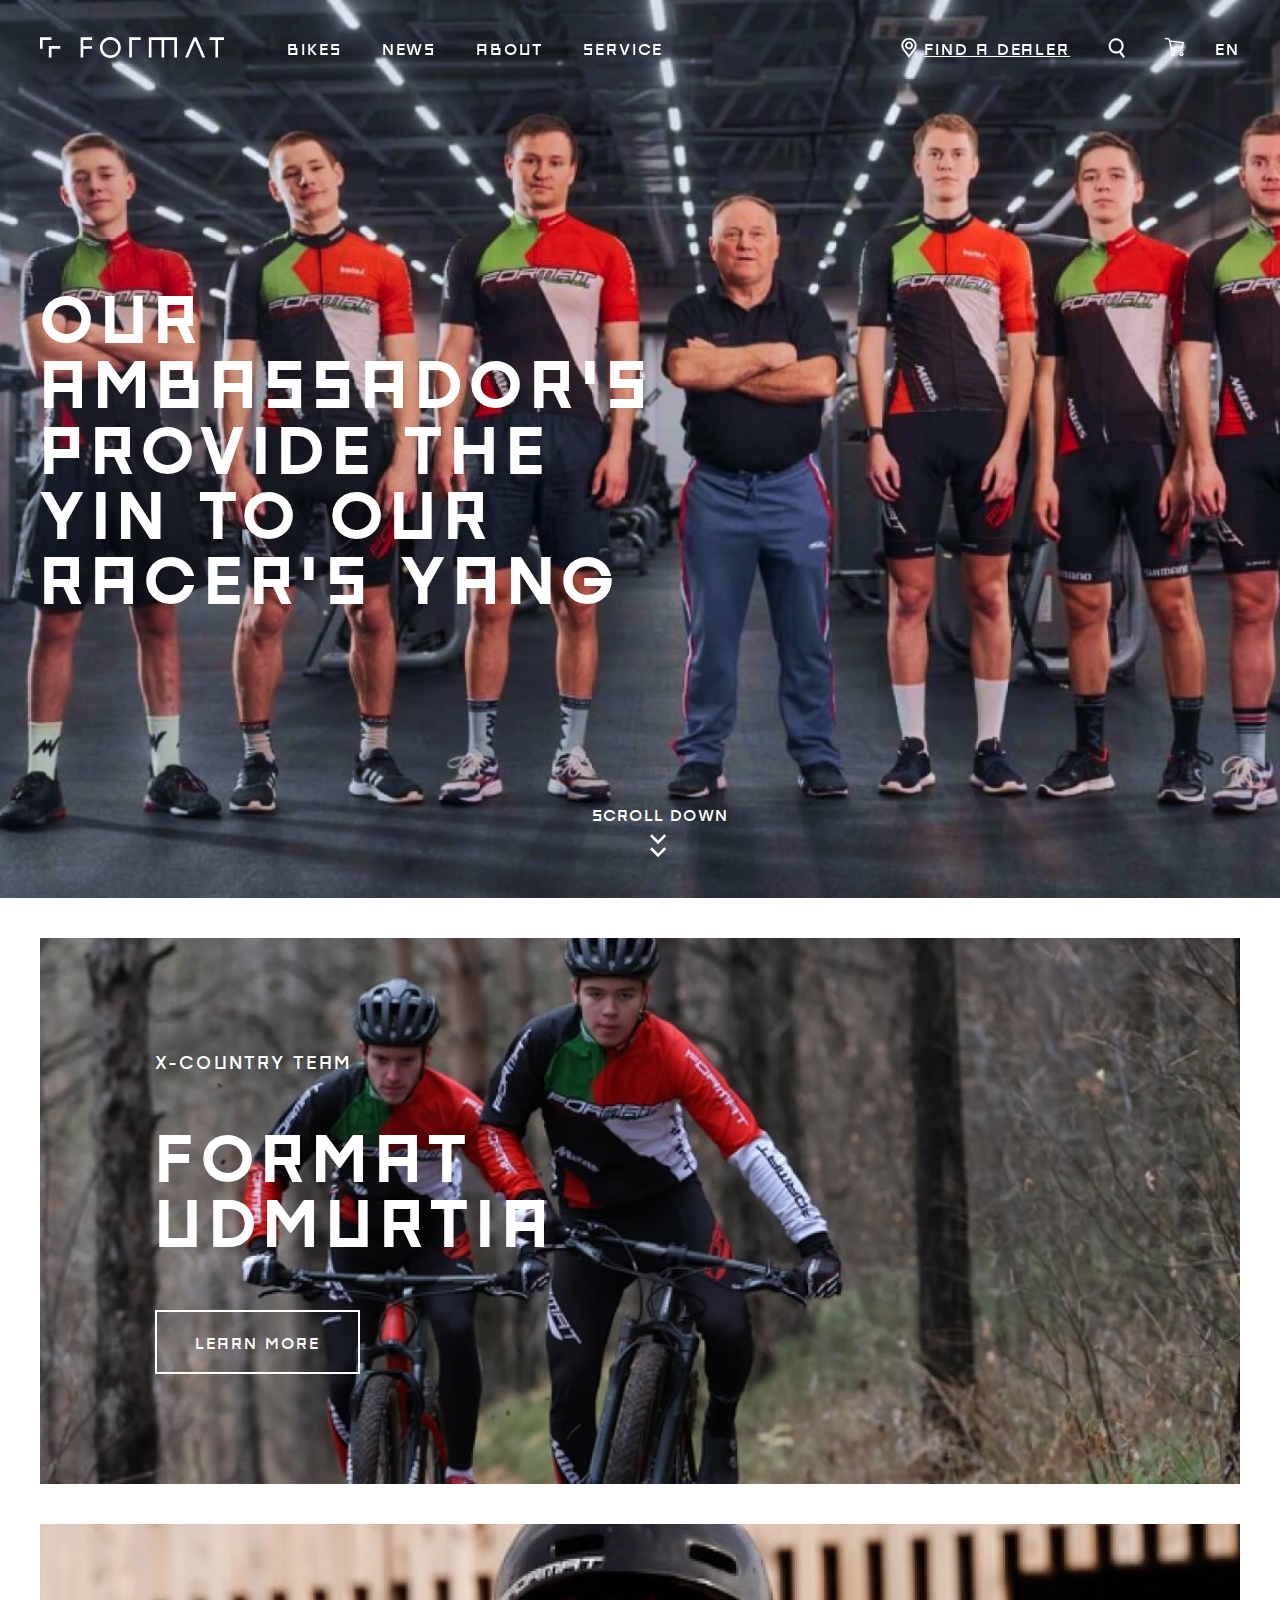
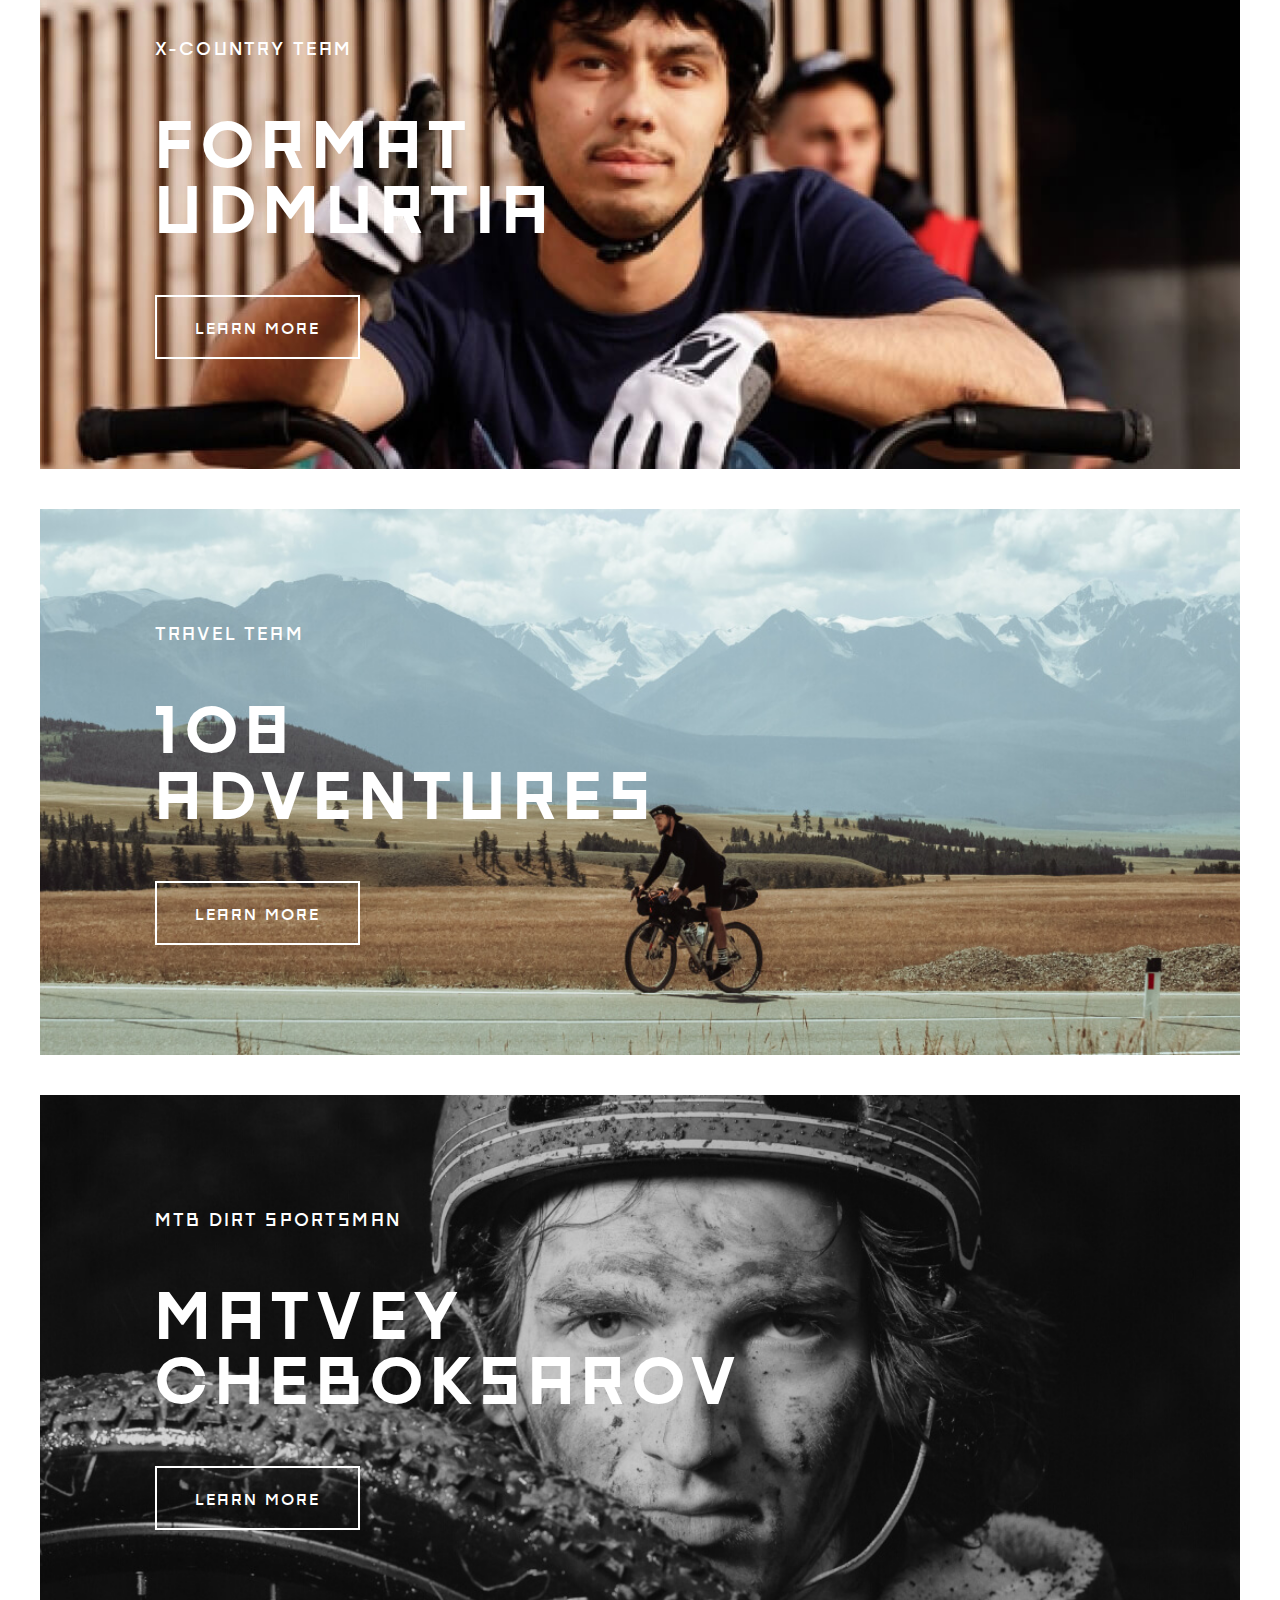
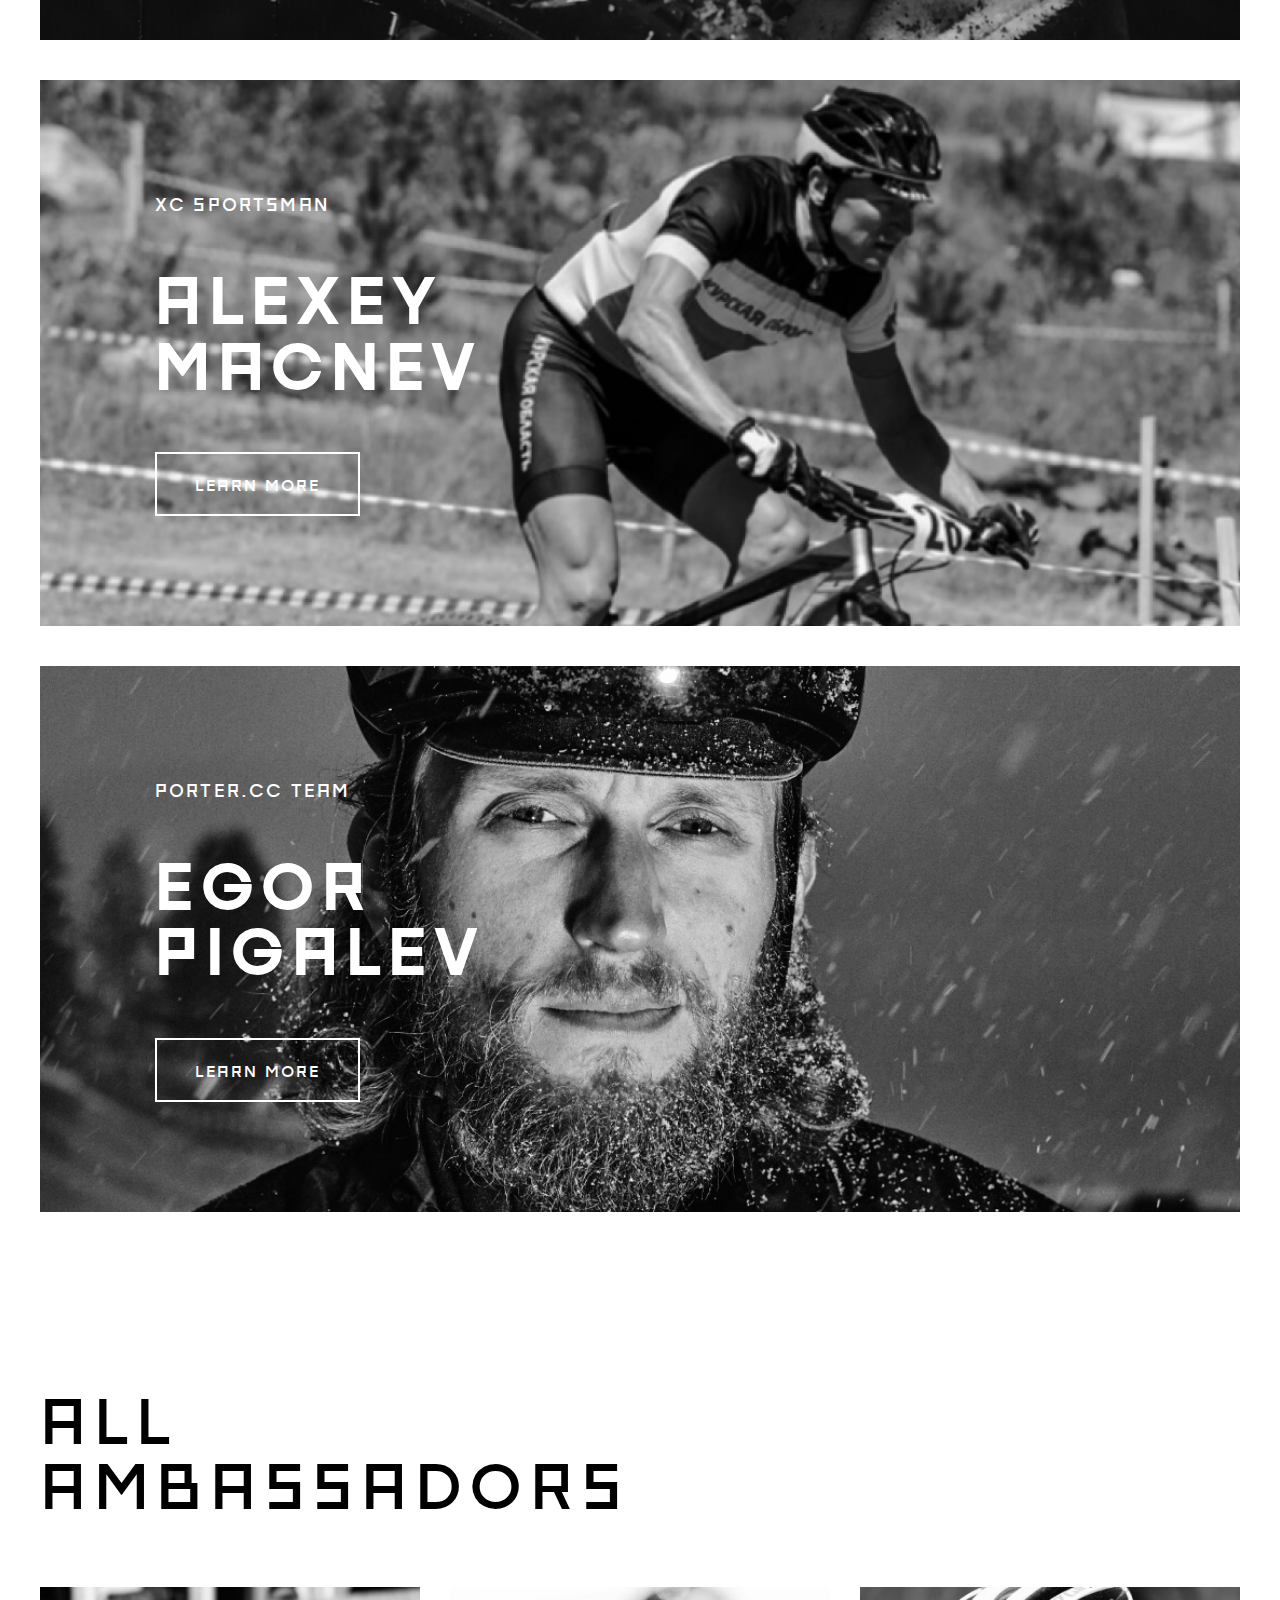
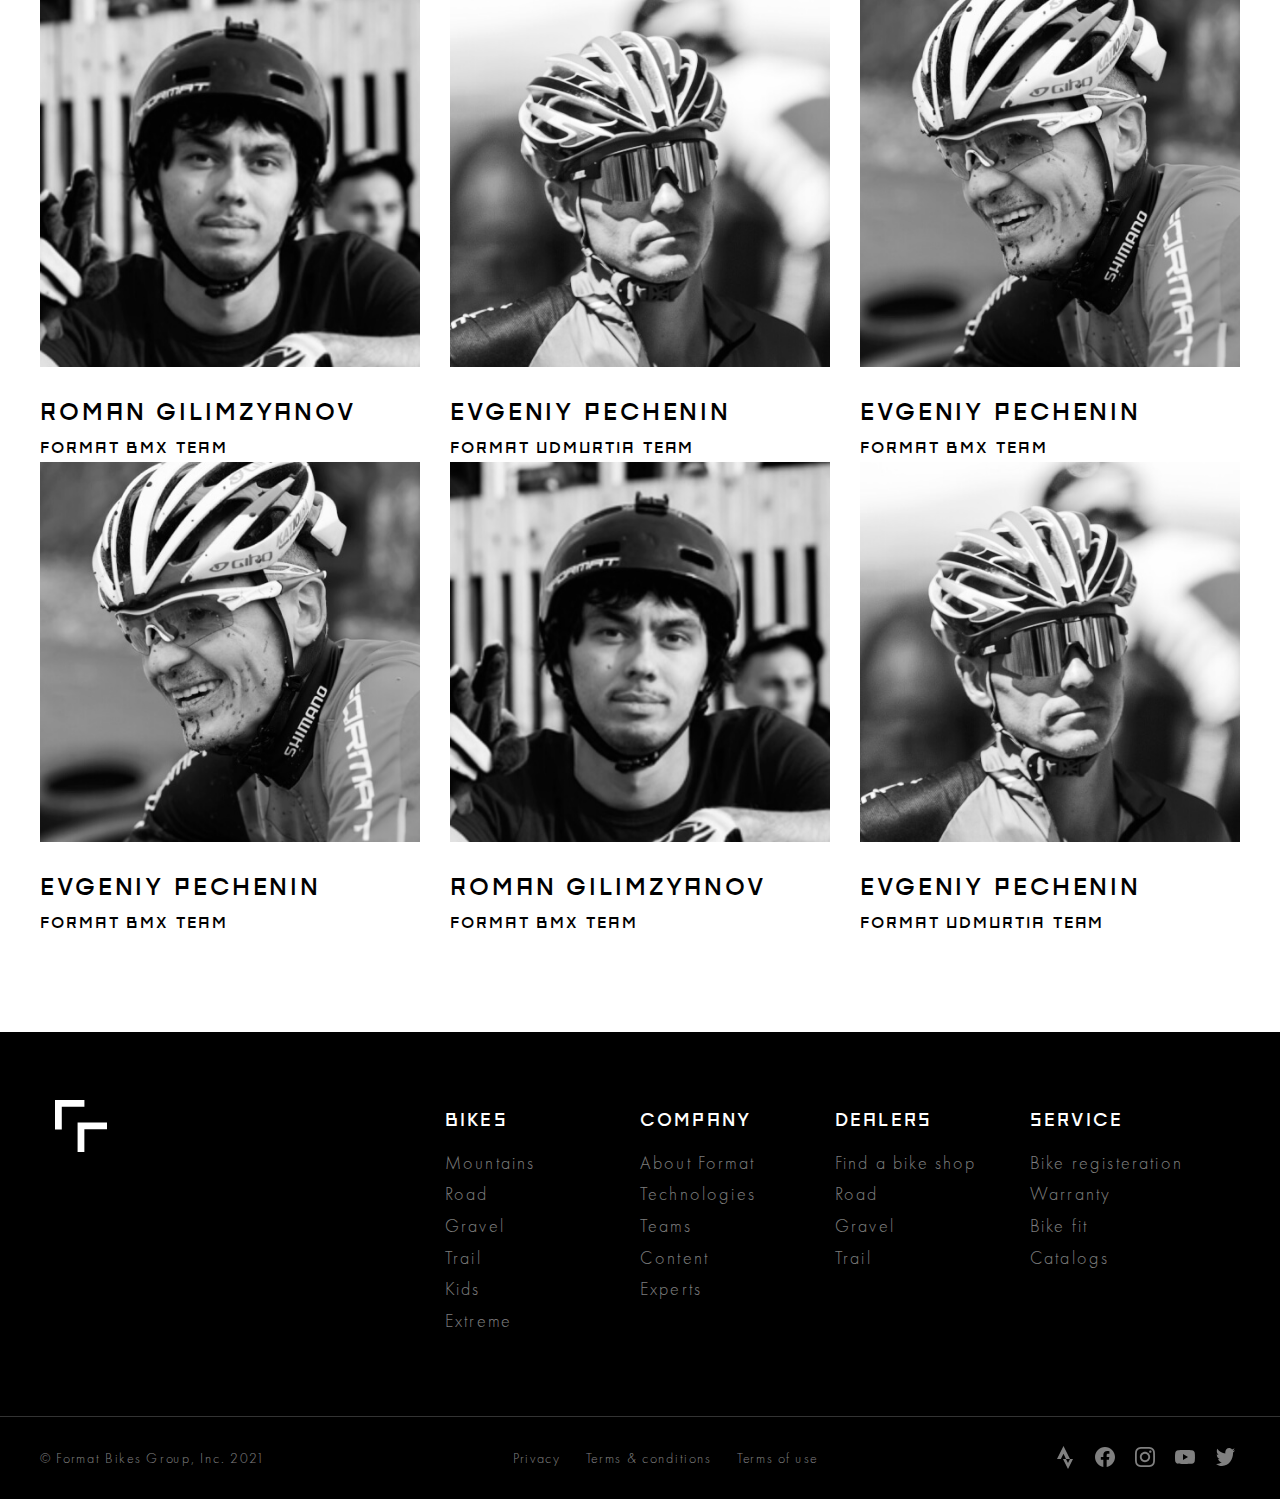
==== commit 5072da03: "fix" ====
--- a/docs/about-format.html
+++ b/docs/about-format.html
@@ -107,7 +107,7 @@
       <div class="head__page-teams-wrapper">
         <div class="breadcrumbs__container">
           <ol>
-            <li> <a href="#">ABOUT</a></li>
+            <li> <a href="#">ABOUT /</a></li>
             <li class="breadcrumbs-active">format experts</li>
           </ol>
         </div>
@@ -250,18 +250,7 @@
       <div class="footer__botoom-row">
         <div class="footer__botoom-copiraty footer__botoom-text">© Format Bikes Group, Inc. 2021</div>
         <div class="footer__botoom-link"><a class="footer__botoom-text" href="#">Privacy</a><a class="footer__botoom-text" href="#">Terms & conditions</a><a class="footer__botoom-text" href="#">Terms of use</a></div>
-        <div class="footer__botoom-icons"> <a href="#"> <svg width="30" height="30" viewBox="0 0 30 30" fill="none" xmlns="http://www.w3.org/2000/svg">
-              <path d="M18.0019 21.047L15.9746 17.001H13L18.0019 27L23 17.001L20 17L18.0019 21.047Z" />
-              <path d="M13.4963 11.7363L16 17H20L13.4963 4L7 17H10.869" />
-            </svg></a><a href="#"> <svg width="30" height="30" viewBox="0 0 30 30" fill="none" xmlns="http://www.w3.org/2000/svg">
-              <path fill-rule="evenodd" clip-rule="evenodd" d="M5 15.0559C5 20.0279 8.61111 24.162 13.3333 25L13.389 24.9552C13.3704 24.9516 13.3518 24.9479 13.3331 24.9442V17.8492H10.8331V15.0559H13.3331V12.8213C13.3331 10.3073 14.9442 8.91064 17.222 8.91064C17.9442 8.91064 18.722 9.02238 19.4442 9.13411V11.7039H18.1665C16.9442 11.7039 16.6665 12.3185 16.6665 13.1006V15.0559H19.3331L18.8887 17.8492H16.6665V24.9442C16.648 24.9479 16.6294 24.9516 16.6109 24.9552L16.6667 25C21.3889 24.162 25 20.0279 25 15.0559C25 9.52514 20.5 5 15 5C9.5 5 5 9.52514 5 15.0559Z" />
-            </svg></a><a href="#"> <svg width="30" height="30" viewBox="0 0 30 30" fill="none" xmlns="http://www.w3.org/2000/svg">
-              <path d="M15.0009 5C12.2851 5 11.9442 5.01188 10.8776 5.06042C9.81297 5.10917 9.08629 5.27771 8.45045 5.525C7.79274 5.78042 7.23481 6.12208 6.67898 6.67813C6.12272 7.23396 5.78105 7.79187 5.5248 8.44937C5.27688 9.08542 5.10813 9.81229 5.06021 10.8765C5.0125 11.9431 5 12.2842 5 15C5 17.7158 5.01208 18.0556 5.06042 19.1223C5.10938 20.1869 5.27792 20.9135 5.52501 21.5494C5.78063 22.2071 6.1223 22.765 6.67835 23.3208C7.23398 23.8771 7.7919 24.2196 8.4492 24.475C9.08546 24.7223 9.81234 24.8908 10.8767 24.9396C11.9434 24.9881 12.284 25 14.9997 25C17.7158 25 18.0556 24.9881 19.1222 24.9396C20.1868 24.8908 20.9143 24.7223 21.5506 24.475C22.2081 24.2196 22.7652 23.8771 23.3208 23.3208C23.8771 22.765 24.2187 22.2071 24.475 21.5496C24.7208 20.9135 24.8896 20.1867 24.9396 19.1225C24.9875 18.0558 25 17.7158 25 15C25 12.2842 24.9875 11.9433 24.9396 10.8767C24.8896 9.81208 24.7208 9.08542 24.475 8.44958C24.2187 7.79187 23.8771 7.23396 23.3208 6.67813C22.7646 6.12188 22.2083 5.78021 21.55 5.525C20.9125 5.27771 20.1854 5.10917 19.1208 5.06042C18.0541 5.01188 17.7145 5 14.9978 5H15.0009ZM14.1038 6.80208C14.3701 6.80167 14.6672 6.80208 15.0009 6.80208C17.671 6.80208 17.9874 6.81167 19.0418 6.85958C20.0168 6.90417 20.546 7.06708 20.8985 7.20396C21.3652 7.38521 21.6979 7.60187 22.0477 7.95187C22.3977 8.30187 22.6143 8.63521 22.796 9.10187C22.9329 9.45396 23.096 9.98312 23.1404 10.9581C23.1883 12.0123 23.1987 12.329 23.1987 14.9977C23.1987 17.6665 23.1883 17.9831 23.1404 19.0373C23.0958 20.0123 22.9329 20.5415 22.796 20.8935C22.6148 21.3602 22.3977 21.6925 22.0477 22.0423C21.6977 22.3923 21.3654 22.609 20.8985 22.7902C20.5464 22.9277 20.0168 23.0902 19.0418 23.1348C17.9876 23.1827 17.671 23.1931 15.0009 23.1931C12.3307 23.1931 12.0142 23.1827 10.9601 23.1348C9.98505 23.0898 9.45588 22.9269 9.10317 22.79C8.6365 22.6087 8.30316 22.3921 7.95316 22.0421C7.60315 21.6921 7.38648 21.3596 7.20481 20.8927C7.06794 20.5406 6.90481 20.0115 6.86044 19.0365C6.81252 17.9823 6.80294 17.6656 6.80294 14.9952C6.80294 12.3248 6.81252 12.0098 6.86044 10.9556C6.90502 9.98063 7.06794 9.45146 7.20481 9.09896C7.38607 8.63229 7.60315 8.29896 7.95316 7.94896C8.30316 7.59896 8.6365 7.38229 9.10317 7.20062C9.45567 7.06312 9.98505 6.90063 10.9601 6.85583C11.8826 6.81417 12.2401 6.80167 14.1038 6.79958V6.80208ZM20.3389 8.4625C19.6764 8.4625 19.1389 8.99937 19.1389 9.66208C19.1389 10.3246 19.6764 10.8621 20.3389 10.8621C21.0014 10.8621 21.5389 10.3246 21.5389 9.66208C21.5389 8.99958 21.0014 8.46208 20.3389 8.46208V8.4625ZM15.0009 9.86458C12.1649 9.86458 9.86547 12.164 9.86547 15C9.86547 17.836 12.1649 20.1344 15.0009 20.1344C17.837 20.1344 20.1356 17.836 20.1356 15C20.1356 12.164 17.8368 9.86458 15.0007 9.86458H15.0009ZM15.0009 11.6667C16.8418 11.6667 18.3343 13.159 18.3343 15C18.3343 16.8408 16.8418 18.3333 15.0009 18.3333C13.1599 18.3333 11.6676 16.8408 11.6676 15C11.6676 13.159 13.1599 11.6667 15.0009 11.6667Z" />
-            </svg></a><a href="#"> <svg width="30" height="30" viewBox="0 0 30 30" fill="none" xmlns="http://www.w3.org/2000/svg">
-              <path fill-rule="evenodd" clip-rule="evenodd" d="M22.8253 8.42824C23.682 8.65882 24.3574 9.33412 24.5881 10.1906C25.0164 11.7553 24.9999 15.0165 24.9999 15.0165C24.9999 15.0165 24.9999 18.2612 24.5881 19.8259C24.3574 20.6824 23.682 21.3576 22.8253 21.5882C21.2602 22 15 22 15 22C15 22 8.75616 22 7.17462 21.5718C6.31795 21.3412 5.6425 20.6659 5.41186 19.8094C5 18.2612 5 15 5 15C5 15 5 11.7553 5.41186 10.1906C5.6425 9.33412 6.33443 8.64235 7.17462 8.41176C8.73969 8 15 8 15 8C15 8 21.2602 8 22.8253 8.42824ZM18 15L13 18V12L18 15Z" />
-            </svg></a><a href="#"> <svg width="30" height="30" viewBox="0 0 30 30" fill="none" xmlns="http://www.w3.org/2000/svg">
-              <path fill-rule="evenodd" clip-rule="evenodd" d="M23.0559 10.4797C23.0631 10.6776 23.0654 10.8755 23.0654 11.0734C23.0654 17.0734 19.1449 24 11.9755 24C9.77322 24 7.7254 23.2444 6 21.958C6.30499 21.994 6.61475 22.021 6.92925 22.021C8.75526 22.021 10.4371 21.2922 11.7711 20.0689C10.0655 20.0419 8.62534 18.7195 8.12864 16.9204C8.36709 16.9744 8.61265 17.0015 8.86378 17.0015C9.21789 17.0015 9.5617 16.9476 9.89125 16.8396C8.10644 16.4258 6.7621 14.5908 6.7621 12.3869C6.7621 12.3599 6.7621 12.3509 6.7621 12.3329C7.28811 12.6657 7.89017 12.8725 8.52947 12.8995C7.48219 12.0809 6.79377 10.6866 6.79377 9.11241C6.79377 8.28482 6.98548 7.50218 7.32295 6.82752C9.24482 9.58014 12.1181 11.3883 15.3574 11.5772C15.2909 11.2443 15.2568 10.8936 15.2568 10.5428C15.2568 8.03303 17.002 6 19.1552 6C20.2761 6 21.2885 6.5488 21.9991 7.43036C22.8888 7.23246 23.7222 6.85468 24.4764 6.33294C24.184 7.39441 23.5669 8.28478 22.7604 8.8425C23.5495 8.73455 24.3021 8.49186 25 8.13204C24.4764 9.04058 23.8172 9.84106 23.0559 10.4797Z" />
-            </svg></a></div>
+        <div class="footer__botoom-icons"> <a class="strava" href="#"><img src="img/main-page/icons/strava.svg" alt=""></a><a class="facebook" href="#"> <img src="img/main-page/icons/fb.svg" alt=""></a><a class="instagram" href="#"> <img src="img/main-page/icons/inst.svg" alt=""></a><a class="youtube" href="#"><img src="img/main-page/icons/yt.svg" alt=""></a><a class="twitter" href="#"> <img src="img/main-page/icons/tw.svg" alt=""></a></div>
       </div>
     </div>
     <!--END footer-->
--- a/docs/css/app.css
+++ b/docs/css/app.css
@@ -1,2 +1,4 @@
-@-webkit-keyframes swiper-preloader-spin{to{transform:rotate(360deg)}}@keyframes swiper-preloader-spin{to{transform:rotate(360deg)}}@-webkit-keyframes arrow{0%,80%,to{opacity:0}40%{opacity:1}}@keyframes arrow{0%,80%,to{opacity:0}40%{opacity:1}}a,abbr,acronym,address,applet,article,aside,audio,b,big,blockquote,body,canvas,caption,center,cite,code,dd,del,details,dfn,div,dl,dt,em,embed,figcaption,figure,footer,form,h1,h2,h3,h4,h5,h6,header,hgroup,html,i,iframe,ins,kbd,label,legend,li,mark,menu,nav,object,ol,output,p,pre,q,ruby,s,samp,section,small,span,strike,strong,sub,summary,sup,table,tbody,td,tfoot,th,thead,time,tr,tt,u,ul,var,video{margin:0;padding:0;border:0;vertical-align:baseline}fieldset,img{margin:0;padding:0;vertical-align:baseline}html{-ms-text-size-adjust:100%;-webkit-text-size-adjust:100%;font-size:10px;box-sizing:border-box}a img,fieldset,img{border:0}input[type=email],input[type=tel],input[type=text],textarea{-webkit-appearance:none}button,input[type=submit]{cursor:pointer}button::-moz-focus-inner,input[type=submit]::-moz-focus-inner{padding:0;border:0}textarea{overflow:auto}button,input{margin:0;padding:0;border:0}a,a:focus,button,div,h1,h2,h3,h4,h5,h6,input,select,span,textarea{outline:0}ol,ul{list-style-type:none}table{border-spacing:0;border-collapse:collapse;width:100%}*,:after,:before{box-sizing:inherit}@media (prefers-reduced-motion:reduce){*{transition:none!important}}@font-face{font-family:'SM';src:url(../fonts/stolzldisplay-medium-webfont.woff2) format("woff2"),url(../fonts/stolzldisplay-medium-webfont.woff) format("woff");font-weight:400;font-style:normal}@font-face{font-family:'SR';src:url(../fonts/stolzldisplay-regular-webfont.woff2) format("woff2"),url(../fonts/stolzldisplay-regular-webfont.woff) format("woff");font-weight:400;font-style:normal}@font-face{font-family:'FB';src:url(../fonts/FuturaPT-Bold.woff2) format("woff2"),url(../fonts/FuturaPT-Bold.woff) format("woff");font-weight:700;font-style:normal;font-display:swap}@font-face{font-family:'FM';src:url(../fonts/FuturaPT-Light.woff2) format("woff2"),url(../fonts/FuturaPT-Light.woff) format("woff");font-weight:300;font-style:normal;font-display:swap}.container{width:100%;padding-right:15px;padding-left:15px;margin-right:auto;margin-left:auto}@media (min-width:576px){.container{max-width:540px}}@media (min-width:768px){.container{max-width:720px}}@media (min-width:992px){.container{max-width:960px}}@media (min-width:1200px){.container{max-width:1140px}}.container-fluid{width:100%;padding-right:15px;padding-left:15px;margin-right:auto;margin-left:auto}.row{display:flex;flex-wrap:wrap;margin-right:-15px;margin-left:-15px}.no-gutters{margin-right:0;margin-left:0}.no-gutters>.col,.no-gutters>[class*=col-]{padding-right:0;padding-left:0}.col,.col-1,.col-10,.col-11,.col-12,.col-2,.col-3,.col-4,.col-5,.col-6,.col-7,.col-8,.col-9{position:relative;width:100%;padding-right:15px;padding-left:15px}.col-auto{position:relative;padding-right:15px;padding-left:15px}.col-lg,.col-lg-1,.col-lg-10,.col-lg-11,.col-lg-12,.col-lg-2,.col-lg-3,.col-lg-4,.col-lg-5,.col-lg-6,.col-lg-7,.col-lg-8,.col-lg-9,.col-lg-auto,.col-md,.col-md-1,.col-md-10,.col-md-11,.col-md-12,.col-md-2,.col-md-3,.col-md-4,.col-md-5,.col-md-6,.col-md-7,.col-md-8,.col-md-9,.col-md-auto,.col-sm,.col-sm-1,.col-sm-10,.col-sm-11,.col-sm-12,.col-sm-2,.col-sm-3,.col-sm-4,.col-sm-5,.col-sm-6,.col-sm-7,.col-sm-8,.col-sm-9,.col-sm-auto,.col-xl,.col-xl-1,.col-xl-10,.col-xl-11,.col-xl-12,.col-xl-2,.col-xl-3,.col-xl-4,.col-xl-5,.col-xl-6,.col-xl-7,.col-xl-8,.col-xl-9,.col-xl-auto{position:relative;width:100%;padding-right:15px;padding-left:15px}.col{flex-basis:0;flex-grow:1;max-width:100%}.col-auto{flex:0 0 auto;width:auto;max-width:100%}.col-1{flex:0 0 8.333333%;max-width:8.333333%}.col-2{flex:0 0 16.666667%;max-width:16.666667%}.col-3{flex:0 0 25%;max-width:25%}.col-4{flex:0 0 33.333333%;max-width:33.333333%}.col-5{flex:0 0 41.666667%;max-width:41.666667%}.col-6{flex:0 0 50%;max-width:50%}.col-7{flex:0 0 58.333333%;max-width:58.333333%}.col-8{flex:0 0 66.666667%;max-width:66.666667%}.col-9{flex:0 0 75%;max-width:75%}.col-10{flex:0 0 83.333333%;max-width:83.333333%}.col-11{flex:0 0 91.666667%;max-width:91.666667%}.col-12{flex:0 0 100%;max-width:100%}.order-first{order:-1}.order-last{order:13}.order-0{order:0}.order-1{order:1}.order-2{order:2}.order-3{order:3}.order-4{order:4}.order-5{order:5}.order-6{order:6}.order-7{order:7}.order-8{order:8}.order-9{order:9}.order-10{order:10}.order-11{order:11}.order-12{order:12}.offset-1{margin-left:8.333333%}.offset-2{margin-left:16.666667%}.offset-3{margin-left:25%}.offset-4{margin-left:33.333333%}.offset-5{margin-left:41.666667%}.offset-6{margin-left:50%}.offset-7{margin-left:58.333333%}.offset-8{margin-left:66.666667%}.offset-9{margin-left:75%}.offset-10{margin-left:83.333333%}.offset-11{margin-left:91.666667%}@media (min-width:576px){.col-sm{flex-basis:0;flex-grow:1;max-width:100%}.col-sm-auto{flex:0 0 auto;width:auto;max-width:100%}.col-sm-1{flex:0 0 8.333333%;max-width:8.333333%}.col-sm-2{flex:0 0 16.666667%;max-width:16.666667%}.col-sm-3{flex:0 0 25%;max-width:25%}.col-sm-4{flex:0 0 33.333333%;max-width:33.333333%}.col-sm-5{flex:0 0 41.666667%;max-width:41.666667%}.col-sm-6{flex:0 0 50%;max-width:50%}.col-sm-7{flex:0 0 58.333333%;max-width:58.333333%}.col-sm-8{flex:0 0 66.666667%;max-width:66.666667%}.col-sm-9{flex:0 0 75%;max-width:75%}.col-sm-10{flex:0 0 83.333333%;max-width:83.333333%}.col-sm-11{flex:0 0 91.666667%;max-width:91.666667%}.col-sm-12{flex:0 0 100%;max-width:100%}.order-sm-first{order:-1}.order-sm-last{order:13}.order-sm-0{order:0}.order-sm-1{order:1}.order-sm-2{order:2}.order-sm-3{order:3}.order-sm-4{order:4}.order-sm-5{order:5}.order-sm-6{order:6}.order-sm-7{order:7}.order-sm-8{order:8}.order-sm-9{order:9}.order-sm-10{order:10}.order-sm-11{order:11}.order-sm-12{order:12}.offset-sm-0{margin-left:0}.offset-sm-1{margin-left:8.333333%}.offset-sm-2{margin-left:16.666667%}.offset-sm-3{margin-left:25%}.offset-sm-4{margin-left:33.333333%}.offset-sm-5{margin-left:41.666667%}.offset-sm-6{margin-left:50%}.offset-sm-7{margin-left:58.333333%}.offset-sm-8{margin-left:66.666667%}.offset-sm-9{margin-left:75%}.offset-sm-10{margin-left:83.333333%}.offset-sm-11{margin-left:91.666667%}}@media (min-width:768px){.col-md{flex-basis:0;flex-grow:1;max-width:100%}.col-md-auto{flex:0 0 auto;width:auto;max-width:100%}.col-md-1{flex:0 0 8.333333%;max-width:8.333333%}.col-md-2{flex:0 0 16.666667%;max-width:16.666667%}.col-md-3{flex:0 0 25%;max-width:25%}.col-md-4{flex:0 0 33.333333%;max-width:33.333333%}.col-md-5{flex:0 0 41.666667%;max-width:41.666667%}.col-md-6{flex:0 0 50%;max-width:50%}.col-md-7{flex:0 0 58.333333%;max-width:58.333333%}.col-md-8{flex:0 0 66.666667%;max-width:66.666667%}.col-md-9{flex:0 0 75%;max-width:75%}.col-md-10{flex:0 0 83.333333%;max-width:83.333333%}.col-md-11{flex:0 0 91.666667%;max-width:91.666667%}.col-md-12{flex:0 0 100%;max-width:100%}.order-md-first{order:-1}.order-md-last{order:13}.order-md-0{order:0}.order-md-1{order:1}.order-md-2{order:2}.order-md-3{order:3}.order-md-4{order:4}.order-md-5{order:5}.order-md-6{order:6}.order-md-7{order:7}.order-md-8{order:8}.order-md-9{order:9}.order-md-10{order:10}.order-md-11{order:11}.order-md-12{order:12}.offset-md-0{margin-left:0}.offset-md-1{margin-left:8.333333%}.offset-md-2{margin-left:16.666667%}.offset-md-3{margin-left:25%}.offset-md-4{margin-left:33.333333%}.offset-md-5{margin-left:41.666667%}.offset-md-6{margin-left:50%}.offset-md-7{margin-left:58.333333%}.offset-md-8{margin-left:66.666667%}.offset-md-9{margin-left:75%}.offset-md-10{margin-left:83.333333%}.offset-md-11{margin-left:91.666667%}}@media (min-width:992px){.col-lg{flex-basis:0;flex-grow:1;max-width:100%}.col-lg-auto{flex:0 0 auto;width:auto;max-width:100%}.col-lg-1{flex:0 0 8.333333%;max-width:8.333333%}.col-lg-2{flex:0 0 16.666667%;max-width:16.666667%}.col-lg-3{flex:0 0 25%;max-width:25%}.col-lg-4{flex:0 0 33.333333%;max-width:33.333333%}.col-lg-5{flex:0 0 41.666667%;max-width:41.666667%}.col-lg-6{flex:0 0 50%;max-width:50%}.col-lg-7{flex:0 0 58.333333%;max-width:58.333333%}.col-lg-8{flex:0 0 66.666667%;max-width:66.666667%}.col-lg-9{flex:0 0 75%;max-width:75%}.col-lg-10{flex:0 0 83.333333%;max-width:83.333333%}.col-lg-11{flex:0 0 91.666667%;max-width:91.666667%}.col-lg-12{flex:0 0 100%;max-width:100%}.order-lg-first{order:-1}.order-lg-last{order:13}.order-lg-0{order:0}.order-lg-1{order:1}.order-lg-2{order:2}.order-lg-3{order:3}.order-lg-4{order:4}.order-lg-5{order:5}.order-lg-6{order:6}.order-lg-7{order:7}.order-lg-8{order:8}.order-lg-9{order:9}.order-lg-10{order:10}.order-lg-11{order:11}.order-lg-12{order:12}.offset-lg-0{margin-left:0}.offset-lg-1{margin-left:8.333333%}.offset-lg-2{margin-left:16.666667%}.offset-lg-3{margin-left:25%}.offset-lg-4{margin-left:33.333333%}.offset-lg-5{margin-left:41.666667%}.offset-lg-6{margin-left:50%}.offset-lg-7{margin-left:58.333333%}.offset-lg-8{margin-left:66.666667%}.offset-lg-9{margin-left:75%}.offset-lg-10{margin-left:83.333333%}.offset-lg-11{margin-left:91.666667%}}@media (min-width:1200px){.col-xl{flex-basis:0;flex-grow:1;max-width:100%}.col-xl-auto{flex:0 0 auto;width:auto;max-width:100%}.col-xl-1{flex:0 0 8.333333%;max-width:8.333333%}.col-xl-2{flex:0 0 16.666667%;max-width:16.666667%}.col-xl-3{flex:0 0 25%;max-width:25%}.col-xl-4{flex:0 0 33.333333%;max-width:33.333333%}.col-xl-5{flex:0 0 41.666667%;max-width:41.666667%}.col-xl-6{flex:0 0 50%;max-width:50%}.col-xl-7{flex:0 0 58.333333%;max-width:58.333333%}.col-xl-8{flex:0 0 66.666667%;max-width:66.666667%}.col-xl-9{flex:0 0 75%;max-width:75%}.col-xl-10{flex:0 0 83.333333%;max-width:83.333333%}.col-xl-11{flex:0 0 91.666667%;max-width:91.666667%}.col-xl-12{flex:0 0 100%;max-width:100%}.order-xl-first{order:-1}.order-xl-last{order:13}.order-xl-0{order:0}.order-xl-1{order:1}.order-xl-2{order:2}.order-xl-3{order:3}.order-xl-4{order:4}.order-xl-5{order:5}.order-xl-6{order:6}.order-xl-7{order:7}.order-xl-8{order:8}.order-xl-9{order:9}.order-xl-10{order:10}.order-xl-11{order:11}.order-xl-12{order:12}.offset-xl-0{margin-left:0}.offset-xl-1{margin-left:8.333333%}.offset-xl-2{margin-left:16.666667%}.offset-xl-3{margin-left:25%}.offset-xl-4{margin-left:33.333333%}.offset-xl-5{margin-left:41.666667%}.offset-xl-6{margin-left:50%}.offset-xl-7{margin-left:58.333333%}.offset-xl-8{margin-left:66.666667%}.offset-xl-9{margin-left:75%}.offset-xl-10{margin-left:83.333333%}.offset-xl-11{margin-left:91.666667%}}.flex-row{flex-direction:row!important}.flex-column{flex-direction:column!important}.flex-row-reverse{flex-direction:row-reverse!important}.flex-column-reverse{flex-direction:column-reverse!important}.flex-wrap{flex-wrap:wrap!important}.flex-nowrap{flex-wrap:nowrap!important}.flex-wrap-reverse{flex-wrap:wrap-reverse!important}.flex-fill{flex:1 1 auto!important}.flex-grow-0{flex-grow:0!important}.flex-grow-1{flex-grow:1!important}.flex-shrink-0{flex-shrink:0!important}.flex-shrink-1{flex-shrink:1!important}.justify-content-start{justify-content:flex-start!important}.justify-content-end{justify-content:flex-end!important}.justify-content-center{justify-content:center!important}.justify-content-between{justify-content:space-between!important}.justify-content-around{justify-content:space-around!important}.align-items-start{align-items:flex-start!important}.align-items-end{align-items:flex-end!important}.align-items-center{align-items:center!important}.align-items-baseline{align-items:baseline!important}.align-items-stretch{align-items:stretch!important}.align-content-start{align-content:flex-start!important}.align-content-end{align-content:flex-end!important}.align-content-center{align-content:center!important}.align-content-between{align-content:space-between!important}.align-content-around{align-content:space-around!important}.align-content-stretch{align-content:stretch!important}.align-self-auto{align-self:auto!important}.align-self-start{align-self:flex-start!important}.align-self-end{align-self:flex-end!important}.align-self-center{align-self:center!important}.align-self-baseline{align-self:baseline!important}.align-self-stretch{align-self:stretch!important}@media (min-width:576px){.flex-sm-row{flex-direction:row!important}.flex-sm-column{flex-direction:column!important}.flex-sm-row-reverse{flex-direction:row-reverse!important}.flex-sm-column-reverse{flex-direction:column-reverse!important}.flex-sm-wrap{flex-wrap:wrap!important}.flex-sm-nowrap{flex-wrap:nowrap!important}.flex-sm-wrap-reverse{flex-wrap:wrap-reverse!important}.flex-sm-fill{flex:1 1 auto!important}.flex-sm-grow-0{flex-grow:0!important}.flex-sm-grow-1{flex-grow:1!important}.flex-sm-shrink-0{flex-shrink:0!important}.flex-sm-shrink-1{flex-shrink:1!important}.justify-content-sm-start{justify-content:flex-start!important}.justify-content-sm-end{justify-content:flex-end!important}.justify-content-sm-center{justify-content:center!important}.justify-content-sm-between{justify-content:space-between!important}.justify-content-sm-around{justify-content:space-around!important}.align-items-sm-start{align-items:flex-start!important}.align-items-sm-end{align-items:flex-end!important}.align-items-sm-center{align-items:center!important}.align-items-sm-baseline{align-items:baseline!important}.align-items-sm-stretch{align-items:stretch!important}.align-content-sm-start{align-content:flex-start!important}.align-content-sm-end{align-content:flex-end!important}.align-content-sm-center{align-content:center!important}.align-content-sm-between{align-content:space-between!important}.align-content-sm-around{align-content:space-around!important}.align-content-sm-stretch{align-content:stretch!important}.align-self-sm-auto{align-self:auto!important}.align-self-sm-start{align-self:flex-start!important}.align-self-sm-end{align-self:flex-end!important}.align-self-sm-center{align-self:center!important}.align-self-sm-baseline{align-self:baseline!important}.align-self-sm-stretch{align-self:stretch!important}}@media (min-width:768px){.flex-md-row{flex-direction:row!important}.flex-md-column{flex-direction:column!important}.flex-md-row-reverse{flex-direction:row-reverse!important}.flex-md-column-reverse{flex-direction:column-reverse!important}.flex-md-wrap{flex-wrap:wrap!important}.flex-md-nowrap{flex-wrap:nowrap!important}.flex-md-wrap-reverse{flex-wrap:wrap-reverse!important}.flex-md-fill{flex:1 1 auto!important}.flex-md-grow-0{flex-grow:0!important}.flex-md-grow-1{flex-grow:1!important}.flex-md-shrink-0{flex-shrink:0!important}.flex-md-shrink-1{flex-shrink:1!important}.justify-content-md-start{justify-content:flex-start!important}.justify-content-md-end{justify-content:flex-end!important}.justify-content-md-center{justify-content:center!important}.justify-content-md-between{justify-content:space-between!important}.justify-content-md-around{justify-content:space-around!important}.align-items-md-start{align-items:flex-start!important}.align-items-md-end{align-items:flex-end!important}.align-items-md-center{align-items:center!important}.align-items-md-baseline{align-items:baseline!important}.align-items-md-stretch{align-items:stretch!important}.align-content-md-start{align-content:flex-start!important}.align-content-md-end{align-content:flex-end!important}.align-content-md-center{align-content:center!important}.align-content-md-between{align-content:space-between!important}.align-content-md-around{align-content:space-around!important}.align-content-md-stretch{align-content:stretch!important}.align-self-md-auto{align-self:auto!important}.align-self-md-start{align-self:flex-start!important}.align-self-md-end{align-self:flex-end!important}.align-self-md-center{align-self:center!important}.align-self-md-baseline{align-self:baseline!important}.align-self-md-stretch{align-self:stretch!important}}@media (min-width:992px){.flex-lg-row{flex-direction:row!important}.flex-lg-column{flex-direction:column!important}.flex-lg-row-reverse{flex-direction:row-reverse!important}.flex-lg-column-reverse{flex-direction:column-reverse!important}.flex-lg-wrap{flex-wrap:wrap!important}.flex-lg-nowrap{flex-wrap:nowrap!important}.flex-lg-wrap-reverse{flex-wrap:wrap-reverse!important}.flex-lg-fill{flex:1 1 auto!important}.flex-lg-grow-0{flex-grow:0!important}.flex-lg-grow-1{flex-grow:1!important}.flex-lg-shrink-0{flex-shrink:0!important}.flex-lg-shrink-1{flex-shrink:1!important}.justify-content-lg-start{justify-content:flex-start!important}.justify-content-lg-end{justify-content:flex-end!important}.justify-content-lg-center{justify-content:center!important}.justify-content-lg-between{justify-content:space-between!important}.justify-content-lg-around{justify-content:space-around!important}.align-items-lg-start{align-items:flex-start!important}.align-items-lg-end{align-items:flex-end!important}.align-items-lg-center{align-items:center!important}.align-items-lg-baseline{align-items:baseline!important}.align-items-lg-stretch{align-items:stretch!important}.align-content-lg-start{align-content:flex-start!important}.align-content-lg-end{align-content:flex-end!important}.align-content-lg-center{align-content:center!important}.align-content-lg-between{align-content:space-between!important}.align-content-lg-around{align-content:space-around!important}.align-content-lg-stretch{align-content:stretch!important}.align-self-lg-auto{align-self:auto!important}.align-self-lg-start{align-self:flex-start!important}.align-self-lg-end{align-self:flex-end!important}.align-self-lg-center{align-self:center!important}.align-self-lg-baseline{align-self:baseline!important}.align-self-lg-stretch{align-self:stretch!important}}@media (min-width:1200px){.flex-xl-row{flex-direction:row!important}.flex-xl-column{flex-direction:column!important}.flex-xl-row-reverse{flex-direction:row-reverse!important}.flex-xl-column-reverse{flex-direction:column-reverse!important}.flex-xl-wrap{flex-wrap:wrap!important}.flex-xl-nowrap{flex-wrap:nowrap!important}.flex-xl-wrap-reverse{flex-wrap:wrap-reverse!important}.flex-xl-fill{flex:1 1 auto!important}.flex-xl-grow-0{flex-grow:0!important}.flex-xl-grow-1{flex-grow:1!important}.flex-xl-shrink-0{flex-shrink:0!important}.flex-xl-shrink-1{flex-shrink:1!important}.justify-content-xl-start{justify-content:flex-start!important}.justify-content-xl-end{justify-content:flex-end!important}.justify-content-xl-center{justify-content:center!important}.justify-content-xl-between{justify-content:space-between!important}.justify-content-xl-around{justify-content:space-around!important}.align-items-xl-start{align-items:flex-start!important}.align-items-xl-end{align-items:flex-end!important}.align-items-xl-center{align-items:center!important}.align-items-xl-baseline{align-items:baseline!important}.align-items-xl-stretch{align-items:stretch!important}.align-content-xl-start{align-content:flex-start!important}.align-content-xl-end{align-content:flex-end!important}.align-content-xl-center{align-content:center!important}.align-content-xl-between{align-content:space-between!important}.align-content-xl-around{align-content:space-around!important}.align-content-xl-stretch{align-content:stretch!important}.align-self-xl-auto{align-self:auto!important}.align-self-xl-start{align-self:flex-start!important}.align-self-xl-end{align-self:flex-end!important}.align-self-xl-center{align-self:center!important}.align-self-xl-baseline{align-self:baseline!important}.align-self-xl-stretch{align-self:stretch!important}}.swiper-container{margin:0 auto;position:relative;overflow:hidden;list-style:none;padding:0;z-index:1}.swiper-container-no-flexbox .swiper-slide{float:left}.swiper-container-vertical>.swiper-wrapper{flex-direction:column}.swiper-slide,.swiper-wrapper{width:100%;height:100%;position:relative;transition-property:transform}.swiper-wrapper{z-index:1;display:flex;box-sizing:content-box}.swiper-container-android .swiper-slide,.swiper-wrapper{transform:translate3d(0,0,0)}.swiper-container-multirow>.swiper-wrapper{flex-wrap:wrap}.swiper-container-free-mode>.swiper-wrapper{transition-timing-function:ease-out;margin:0 auto}.swiper-slide{flex-shrink:0}.swiper-invisible-blank-slide{visibility:hidden}.swiper-container-autoheight,.swiper-container-autoheight .swiper-slide{height:auto}.swiper-container-autoheight .swiper-wrapper{align-items:flex-start;transition-property:transform,height}.swiper-container-3d{perspective:1200px}.swiper-container-3d .swiper-cube-shadow,.swiper-container-3d .swiper-slide,.swiper-container-3d .swiper-slide-shadow-bottom,.swiper-container-3d .swiper-slide-shadow-left,.swiper-container-3d .swiper-slide-shadow-right,.swiper-container-3d .swiper-slide-shadow-top,.swiper-container-3d .swiper-wrapper{transform-style:preserve-3d}.swiper-container-3d .swiper-slide-shadow-bottom,.swiper-container-3d .swiper-slide-shadow-left,.swiper-container-3d .swiper-slide-shadow-right,.swiper-container-3d .swiper-slide-shadow-top{position:absolute;left:0;top:0;width:100%;height:100%;pointer-events:none;z-index:10}.swiper-container-3d .swiper-slide-shadow-left{background-image:linear-gradient(to left,rgba(0,0,0,.5),transparent)}.swiper-container-3d .swiper-slide-shadow-right{background-image:linear-gradient(to right,rgba(0,0,0,.5),transparent)}.swiper-container-3d .swiper-slide-shadow-top{background-image:linear-gradient(to top,rgba(0,0,0,.5),transparent)}.swiper-container-3d .swiper-slide-shadow-bottom{background-image:linear-gradient(to bottom,rgba(0,0,0,.5),transparent)}.swiper-container-wp8-horizontal,.swiper-container-wp8-horizontal>.swiper-wrapper{touch-action:pan-y}.swiper-container-wp8-vertical,.swiper-container-wp8-vertical>.swiper-wrapper{touch-action:pan-x}.swiper-button-next,.swiper-button-prev{position:absolute;margin-top:-22px;z-index:10;cursor:pointer;background-position:center;background-repeat:no-repeat}.swiper-button-next.swiper-button-disabled,.swiper-button-prev.swiper-button-disabled{opacity:.35;cursor:auto;pointer-events:none}.swiper-container-rtl .swiper-button-next{background-image:url("data:image/svg+xml;charset=utf-8,%3Csvg%20xmlns%3D'http%3A%2F%2Fwww.w3.org%2F2000%2Fsvg'%20viewBox%3D'0%200%2027%2044'%3E%3Cpath%20d%3D'M0%2C22L22%2C0l2.1%2C2.1L4.2%2C22l19.9%2C19.9L22%2C44L0%2C22L0%2C22L0%2C22z'%20fill%3D'%23007aff'%2F%3E%3C%2Fsvg%3E");left:10px;right:auto}.swiper-container-rtl .swiper-button-prev{background-image:url("data:image/svg+xml;charset=utf-8,%3Csvg%20xmlns%3D'http%3A%2F%2Fwww.w3.org%2F2000%2Fsvg'%20viewBox%3D'0%200%2027%2044'%3E%3Cpath%20d%3D'M27%2C22L27%2C22L5%2C44l-2.1-2.1L22.8%2C22L2.9%2C2.1L5%2C0L27%2C22L27%2C22z'%20fill%3D'%23007aff'%2F%3E%3C%2Fsvg%3E");right:10px;left:auto}.swiper-button-prev.swiper-button-white,.swiper-container-rtl .swiper-button-next.swiper-button-white{background-image:url("data:image/svg+xml;charset=utf-8,%3Csvg%20xmlns%3D'http%3A%2F%2Fwww.w3.org%2F2000%2Fsvg'%20viewBox%3D'0%200%2027%2044'%3E%3Cpath%20d%3D'M0%2C22L22%2C0l2.1%2C2.1L4.2%2C22l19.9%2C19.9L22%2C44L0%2C22L0%2C22L0%2C22z'%20fill%3D'%23ffffff'%2F%3E%3C%2Fsvg%3E")}.swiper-button-next.swiper-button-white,.swiper-container-rtl .swiper-button-prev.swiper-button-white{background-image:url("data:image/svg+xml;charset=utf-8,%3Csvg%20xmlns%3D'http%3A%2F%2Fwww.w3.org%2F2000%2Fsvg'%20viewBox%3D'0%200%2027%2044'%3E%3Cpath%20d%3D'M27%2C22L27%2C22L5%2C44l-2.1-2.1L22.8%2C22L2.9%2C2.1L5%2C0L27%2C22L27%2C22z'%20fill%3D'%23ffffff'%2F%3E%3C%2Fsvg%3E")}.swiper-button-prev.swiper-button-black,.swiper-container-rtl .swiper-button-next.swiper-button-black{background-image:url("data:image/svg+xml;charset=utf-8,%3Csvg%20xmlns%3D'http%3A%2F%2Fwww.w3.org%2F2000%2Fsvg'%20viewBox%3D'0%200%2027%2044'%3E%3Cpath%20d%3D'M0%2C22L22%2C0l2.1%2C2.1L4.2%2C22l19.9%2C19.9L22%2C44L0%2C22L0%2C22L0%2C22z'%20fill%3D'%23000000'%2F%3E%3C%2Fsvg%3E")}.swiper-button-next.swiper-button-black,.swiper-container-rtl .swiper-button-prev.swiper-button-black{background-image:url("data:image/svg+xml;charset=utf-8,%3Csvg%20xmlns%3D'http%3A%2F%2Fwww.w3.org%2F2000%2Fsvg'%20viewBox%3D'0%200%2027%2044'%3E%3Cpath%20d%3D'M27%2C22L27%2C22L5%2C44l-2.1-2.1L22.8%2C22L2.9%2C2.1L5%2C0L27%2C22L27%2C22z'%20fill%3D'%23000000'%2F%3E%3C%2Fsvg%3E")}.swiper-button-lock{display:none}.swiper-pagination{position:absolute;text-align:center;transition:.3s opacity;transform:translate3d(0,0,0);z-index:10}.swiper-pagination.swiper-pagination-hidden{opacity:0}.swiper-container-horizontal>.swiper-pagination-bullets,.swiper-pagination-custom,.swiper-pagination-fraction{bottom:10px;left:0;width:100%}.swiper-pagination-bullets-dynamic{overflow:hidden;font-size:0}.swiper-pagination-bullets-dynamic .swiper-pagination-bullet{transform:scale(.33);position:relative}.swiper-pagination-bullets-dynamic .swiper-pagination-bullet-active,.swiper-pagination-bullets-dynamic .swiper-pagination-bullet-active-main{transform:scale(1)}.swiper-pagination-bullets-dynamic .swiper-pagination-bullet-active-prev{transform:scale(.66)}.swiper-pagination-bullets-dynamic .swiper-pagination-bullet-active-prev-prev{transform:scale(.33)}.swiper-pagination-bullets-dynamic .swiper-pagination-bullet-active-next{transform:scale(.66)}.swiper-pagination-bullets-dynamic .swiper-pagination-bullet-active-next-next{transform:scale(.33)}.swiper-pagination-bullet{width:8px;height:8px;display:inline-block;border-radius:100%;background:#000;opacity:.2}button.swiper-pagination-bullet{border:0;margin:0;padding:0;box-shadow:none;-webkit-appearance:none;-moz-appearance:none;appearance:none}.swiper-pagination-clickable .swiper-pagination-bullet{cursor:pointer}.swiper-pagination-bullet-active{opacity:1;background:#007aff}.swiper-container-vertical>.swiper-pagination-bullets{right:10px;top:50%;transform:translate3d(0,-50%,0)}.swiper-container-vertical>.swiper-pagination-bullets .swiper-pagination-bullet{margin:6px 0;display:block}.swiper-container-vertical>.swiper-pagination-bullets.swiper-pagination-bullets-dynamic{top:50%;transform:translateY(-50%);width:8px}.swiper-container-vertical>.swiper-pagination-bullets.swiper-pagination-bullets-dynamic .swiper-pagination-bullet{display:inline-block;transition:.2s transform,.2s top;transition:.2s transform,.2s top,.2s -webkit-transform}.swiper-container-horizontal>.swiper-pagination-bullets .swiper-pagination-bullet{margin:0 4px}.swiper-container-horizontal>.swiper-pagination-bullets.swiper-pagination-bullets-dynamic{left:50%;transform:translateX(-50%);white-space:nowrap}.swiper-container-horizontal>.swiper-pagination-bullets.swiper-pagination-bullets-dynamic .swiper-pagination-bullet{transition:.2s transform,.2s left;transition:.2s transform,.2s left,.2s -webkit-transform}.swiper-container-horizontal.swiper-container-rtl>.swiper-pagination-bullets-dynamic .swiper-pagination-bullet{transition:.2s transform,.2s right;transition:.2s transform,.2s right,.2s -webkit-transform}.swiper-pagination-progressbar{background:rgba(0,0,0,.25);position:absolute}.swiper-pagination-progressbar .swiper-pagination-progressbar-fill{background:#007aff;position:absolute;left:0;top:0;width:100%;height:100%;transform:scale(0);transform-origin:left top}.swiper-container-rtl .swiper-pagination-progressbar .swiper-pagination-progressbar-fill{transform-origin:right top}.swiper-container-horizontal>.swiper-pagination-progressbar,.swiper-container-vertical>.swiper-pagination-progressbar.swiper-pagination-progressbar-opposite{width:100%;height:4px;left:0;top:0}.swiper-container-horizontal>.swiper-pagination-progressbar.swiper-pagination-progressbar-opposite,.swiper-container-vertical>.swiper-pagination-progressbar{width:4px;height:100%;left:0;top:0}.swiper-pagination-progressbar.swiper-pagination-white .swiper-pagination-progressbar-fill,.swiper-pagination-white .swiper-pagination-bullet-active{background:#fff}.swiper-pagination-progressbar.swiper-pagination-white{background:rgba(255,255,255,.25)}.swiper-pagination-black .swiper-pagination-bullet-active,.swiper-pagination-progressbar.swiper-pagination-black .swiper-pagination-progressbar-fill{background:#000}.swiper-pagination-progressbar.swiper-pagination-black{background:rgba(0,0,0,.25)}.swiper-pagination-lock{display:none}.swiper-scrollbar{border-radius:10px;position:relative;background:rgba(0,0,0,.1)}.swiper-container-horizontal>.swiper-scrollbar{position:absolute;left:1%;bottom:3px;z-index:50;height:5px;width:98%}.swiper-container-vertical>.swiper-scrollbar{position:absolute;right:3px;top:1%;z-index:50;width:5px;height:98%}.swiper-scrollbar-drag{height:100%;width:100%;position:relative;background:rgba(0,0,0,.5);border-radius:10px;left:0;top:0}.swiper-scrollbar-cursor-drag{cursor:move}.swiper-scrollbar-lock{display:none}.swiper-zoom-container{width:100%;height:100%;display:flex;justify-content:center;align-items:center;text-align:center}.swiper-zoom-container>canvas,.swiper-zoom-container>img,.swiper-zoom-container>svg{max-width:100%;max-height:100%;-o-object-fit:contain;object-fit:contain}.swiper-slide-zoomed{cursor:move}.swiper-lazy-preloader{width:42px;height:42px;position:absolute;left:50%;top:50%;margin-left:-21px;margin-top:-21px;z-index:10;transform-origin:50%;-webkit-animation:swiper-preloader-spin 1s steps(12,end) infinite;animation:swiper-preloader-spin 1s steps(12,end) infinite}.swiper-lazy-preloader:after{display:block;content:'';width:100%;height:100%;background-image:url("data:image/svg+xml;charset=utf-8,%3Csvg%20viewBox%3D'0%200%20120%20120'%20xmlns%3D'http%3A%2F%2Fwww.w3.org%2F2000%2Fsvg'%20xmlns%3Axlink%3D'http%3A%2F%2Fwww.w3.org%2F1999%2Fxlink'%3E%3Cdefs%3E%3Cline%20id%3D'l'%20x1%3D'60'%20x2%3D'60'%20y1%3D'7'%20y2%3D'27'%20stroke%3D'%236c6c6c'%20stroke-width%3D'11'%20stroke-linecap%3D'round'%2F%3E%3C%2Fdefs%3E%3Cg%3E%3Cuse%20xlink%3Ahref%3D'%23l'%20opacity%3D'.27'%2F%3E%3Cuse%20xlink%3Ahref%3D'%23l'%20opacity%3D'.27'%20transform%3D'rotate(30%2060%2C60)'%2F%3E%3Cuse%20xlink%3Ahref%3D'%23l'%20opacity%3D'.27'%20transform%3D'rotate(60%2060%2C60)'%2F%3E%3Cuse%20xlink%3Ahref%3D'%23l'%20opacity%3D'.27'%20transform%3D'rotate(90%2060%2C60)'%2F%3E%3Cuse%20xlink%3Ahref%3D'%23l'%20opacity%3D'.27'%20transform%3D'rotate(120%2060%2C60)'%2F%3E%3Cuse%20xlink%3Ahref%3D'%23l'%20opacity%3D'.27'%20transform%3D'rotate(150%2060%2C60)'%2F%3E%3Cuse%20xlink%3Ahref%3D'%23l'%20opacity%3D'.37'%20transform%3D'rotate(180%2060%2C60)'%2F%3E%3Cuse%20xlink%3Ahref%3D'%23l'%20opacity%3D'.46'%20transform%3D'rotate(210%2060%2C60)'%2F%3E%3Cuse%20xlink%3Ahref%3D'%23l'%20opacity%3D'.56'%20transform%3D'rotate(240%2060%2C60)'%2F%3E%3Cuse%20xlink%3Ahref%3D'%23l'%20opacity%3D'.66'%20transform%3D'rotate(270%2060%2C60)'%2F%3E%3Cuse%20xlink%3Ahref%3D'%23l'%20opacity%3D'.75'%20transform%3D'rotate(300%2060%2C60)'%2F%3E%3Cuse%20xlink%3Ahref%3D'%23l'%20opacity%3D'.85'%20transform%3D'rotate(330%2060%2C60)'%2F%3E%3C%2Fg%3E%3C%2Fsvg%3E");background-position:50%;background-size:100%;background-repeat:no-repeat}.swiper-lazy-preloader-white:after{background-image:url("data:image/svg+xml;charset=utf-8,%3Csvg%20viewBox%3D'0%200%20120%20120'%20xmlns%3D'http%3A%2F%2Fwww.w3.org%2F2000%2Fsvg'%20xmlns%3Axlink%3D'http%3A%2F%2Fwww.w3.org%2F1999%2Fxlink'%3E%3Cdefs%3E%3Cline%20id%3D'l'%20x1%3D'60'%20x2%3D'60'%20y1%3D'7'%20y2%3D'27'%20stroke%3D'%23fff'%20stroke-width%3D'11'%20stroke-linecap%3D'round'%2F%3E%3C%2Fdefs%3E%3Cg%3E%3Cuse%20xlink%3Ahref%3D'%23l'%20opacity%3D'.27'%2F%3E%3Cuse%20xlink%3Ahref%3D'%23l'%20opacity%3D'.27'%20transform%3D'rotate(30%2060%2C60)'%2F%3E%3Cuse%20xlink%3Ahref%3D'%23l'%20opacity%3D'.27'%20transform%3D'rotate(60%2060%2C60)'%2F%3E%3Cuse%20xlink%3Ahref%3D'%23l'%20opacity%3D'.27'%20transform%3D'rotate(90%2060%2C60)'%2F%3E%3Cuse%20xlink%3Ahref%3D'%23l'%20opacity%3D'.27'%20transform%3D'rotate(120%2060%2C60)'%2F%3E%3Cuse%20xlink%3Ahref%3D'%23l'%20opacity%3D'.27'%20transform%3D'rotate(150%2060%2C60)'%2F%3E%3Cuse%20xlink%3Ahref%3D'%23l'%20opacity%3D'.37'%20transform%3D'rotate(180%2060%2C60)'%2F%3E%3Cuse%20xlink%3Ahref%3D'%23l'%20opacity%3D'.46'%20transform%3D'rotate(210%2060%2C60)'%2F%3E%3Cuse%20xlink%3Ahref%3D'%23l'%20opacity%3D'.56'%20transform%3D'rotate(240%2060%2C60)'%2F%3E%3Cuse%20xlink%3Ahref%3D'%23l'%20opacity%3D'.66'%20transform%3D'rotate(270%2060%2C60)'%2F%3E%3Cuse%20xlink%3Ahref%3D'%23l'%20opacity%3D'.75'%20transform%3D'rotate(300%2060%2C60)'%2F%3E%3Cuse%20xlink%3Ahref%3D'%23l'%20opacity%3D'.85'%20transform%3D'rotate(330%2060%2C60)'%2F%3E%3C%2Fg%3E%3C%2Fsvg%3E")}.swiper-container .swiper-notification{position:absolute;left:0;top:0;pointer-events:none;opacity:0;z-index:-1000}.swiper-container-fade.swiper-container-free-mode .swiper-slide{transition-timing-function:ease-out}.swiper-container-fade .swiper-slide{pointer-events:none;transition-property:opacity}.swiper-container-fade .swiper-slide .swiper-slide{pointer-events:none}.swiper-container-fade .swiper-slide-active,.swiper-container-fade .swiper-slide-active .swiper-slide-active{pointer-events:auto}.swiper-container-cube,.swiper-container-flip{overflow:visible}.swiper-container-cube .swiper-slide{pointer-events:none;-webkit-backface-visibility:hidden;backface-visibility:hidden;z-index:1;visibility:hidden;transform-origin:0 0;width:100%;height:100%}.swiper-container-cube .swiper-slide .swiper-slide{pointer-events:none}.swiper-container-cube.swiper-container-rtl .swiper-slide{transform-origin:100% 0}.swiper-container-cube .swiper-slide-active .swiper-slide-active{pointer-events:auto}.swiper-container-cube .swiper-slide-active,.swiper-container-cube .swiper-slide-next,.swiper-container-cube .swiper-slide-next+.swiper-slide,.swiper-container-cube .swiper-slide-prev{pointer-events:auto;visibility:visible}.swiper-container-cube .swiper-slide-shadow-bottom,.swiper-container-cube .swiper-slide-shadow-left,.swiper-container-cube .swiper-slide-shadow-right,.swiper-container-cube .swiper-slide-shadow-top{z-index:0;-webkit-backface-visibility:hidden;backface-visibility:hidden}.swiper-container-cube .swiper-cube-shadow{position:absolute;left:0;bottom:0;width:100%;height:100%;background:#000;opacity:.6;filter:blur(50px);z-index:0}.swiper-container-flip .swiper-slide{pointer-events:none;-webkit-backface-visibility:hidden;backface-visibility:hidden;z-index:1}.swiper-container-flip .swiper-slide .swiper-slide{pointer-events:none}.swiper-container-flip .swiper-slide-active,.swiper-container-flip .swiper-slide-active .swiper-slide-active{pointer-events:auto}.swiper-container-flip .swiper-slide-shadow-bottom,.swiper-container-flip .swiper-slide-shadow-left,.swiper-container-flip .swiper-slide-shadow-right,.swiper-container-flip .swiper-slide-shadow-top{z-index:0;-webkit-backface-visibility:hidden;backface-visibility:hidden}.header{position:fixed;z-index:1;background-color:transparent;width:100%;padding:30px 40px 0}@media only screen and (max-width:1070px){.header{padding:20px 20px 0}}@media only screen and (max-width:1070px) and (max-width:768px){.header{padding:30px 20px 0}}.header-black{background-color:#000}.header__row{display:flex;justify-content:space-between}.header__left,.header__right{display:flex;align-items:center}.header__right,.menu__list li{padding-bottom:30px}@media only screen and (max-width:768px){.header__right{display:none}}.header__logo{margin-right:23px;max-width:184px;padding-bottom:30px}@media only screen and (max-width:1070px){.header__logo{max-width:150px;max-height:50px;margin-right:13px}}@media only screen and (max-width:1070px) and (max-width:820px){.header__logo{margin-right:0}}.header__logo a{display:block}.header__logo img,.header__search button img,.input-serch-menu button img{width:100%;height:100%}.input-serch-menu form,.menu{height:100%}@media only screen and (max-width:768px){.menu{position:fixed;top:0;right:-100%;z-index:99;width:100%;height:100%;background-color:#000;transition:right .4s}}.menu::before{display:none;content:'';position:absolute;bottom:0;right:0;width:200px;height:200px;z-index:99;background-image:url(../img/main-page/icons/arrow-big-menu.svg);background-repeat:no-repeat;background-size:cover;background-position:center}@media only screen and (max-width:768px){.menu::before{display:block}}.menu__list{display:flex;height:100%}@media only screen and (max-width:768px){.menu__list{flex-direction:column;align-items:flex-start;padding-top:50px;padding-bottom:34px;margin:0 auto;padding-left:25px;height:auto}}.menu__list li{cursor:pointer;display:flex;align-items:center;margin-left:40px}@media only screen and (max-width:1070px){.menu__list li{margin-left:20px}}@media only screen and (max-width:1070px) and (max-width:820px){.menu__list li{margin-left:15px}}@media only screen and (max-width:1070px) and (max-width:820px) and (max-width:768px){.menu__list li{margin-left:0;display:block;text-align:left}}.menu__link{font-family:'SR',Arial,sans-serif;text-decoration:none;font-size:1.6rem;line-height:105%;letter-spacing:.12em;text-transform:uppercase;color:#fff;position:relative}@media only screen and (max-width:1070px){.menu__link{font-size:1.4rem}}.header__select-language a:hover,.menu__link:hover{text-decoration:underline}@media only screen and (max-width:768px){.menu__link:hover{text-decoration:none}}.find-menu{display:none!important}@media only screen and (max-width:768px){.find-menu{display:block!important}}.find-menu a,.header-btn{display:none}@media only screen and (max-width:768px){.find-menu a{display:block;font-family:'SR',Arial,sans-serif;text-decoration:none;font-size:1.6rem;line-height:105%;letter-spacing:.12em;text-transform:uppercase;color:#fff;position:relative}}@media only screen and (max-width:768px) and (max-width:1070px){.find-menu a{font-size:1.4rem}}@media only screen and (max-width:768px){.about-arrow::before,.bikes-arrow::before{content:'';position:absolute;top:calc(50% - 3px);right:-15px;width:5px;height:5px;background-image:url(../img/main-page/icons/arrow-dropmenu.svg);background-repeat:no-repeat;background-size:cover;background-position:center;transform:rotate(180deg);transition:transform .3s}}.header-btn{cursor:pointer}@media only screen and (max-width:768px){.header-btn{display:block;z-index:99;transition:all .4s}}.header__burger{position:relative;width:40px;height:20px;z-index:1}@media only screen and (max-width:768px){.header__burger{width:22px;height:22px}}.header__burger span{position:absolute;top:9px;right:0;width:100%;height:3px;background-color:#fff}@media only screen and (max-width:768px){.header__burger span{height:2px}}.header__burger::after,.header__burger::before{content:'';position:absolute;right:0;height:3px;background-color:#fff;transition:all .3s}.header__burger::before{width:100%;top:0}@media only screen and (max-width:768px){.header__burger::before{height:2px}}.header__burger::after{width:65%;bottom:0}@media only screen and (max-width:768px){.header__burger::after{height:2px}}.header__find a,.header__search input{font-family:'SR',Arial,sans-serif;font-size:1.6rem;color:#fff}.header__find a{line-height:105%;letter-spacing:.12em;-webkit-text-decoration-line:underline;text-decoration-line:underline;text-transform:uppercase;padding-left:25px;position:relative}@media only screen and (max-width:1070px){.header__find a{font-size:1.4rem}}.header__find a::before{content:'';position:absolute;top:2px;left:0;width:20px;height:20px;background-image:url(../img/main-page/icons/marker.svg);background-repeat:no-repeat;background-size:cover;background-position:center}.header__search{margin:0 37px;max-height:20px;position:relative;overflow:hidden}@media only screen and (max-width:1070px){.header__search{margin:20px}}.header__search button{background-color:transparent;border:0;outline:0;width:100%;height:100%;display:block}.header__search input{opacity:0;transition:opacity .4s;display:block;position:absolute;top:50px;height:40px;right:0;padding:0 15px;width:230px;outline:0;border:1px solid #fff;background-color:rgba(0,0,0,.5)}@media only screen and (max-width:1070px){.header__search input{font-size:1.4rem;width:190px;height:35px}}@media only screen and (max-width:1070px) and (max-width:768px){.header__search input{display:none}}.header__search input::-moz-placeholder{font-family:'SR',Arial,sans-serif;opacity:.8;color:#fff;font-size:1.7rem}.header__search input:-ms-input-placeholder{font-family:'SR',Arial,sans-serif;opacity:.8;color:#fff;font-size:1.7rem}.header__search input::placeholder{font-family:'SR',Arial,sans-serif;opacity:.8;color:#fff;font-size:1.7rem}@media only screen and (max-width:1070px){.header__search input::-moz-placeholder{font-size:1.5rem}.header__search input:-ms-input-placeholder{font-size:1.5rem}.header__search input::placeholder{font-size:1.5rem}}.header__search.active{overflow:visible}#search-header.active{opacity:1}.header__basket{margin-right:30px}@media only screen and (max-width:1070px){.header__basket{margin-right:20px}}.header__basket a,.select__language-top{display:block}.header__select-language{cursor:pointer;position:relative;display:flex;align-items:center}.header__select-language a{display:block;font-family:'SR',Arial,sans-serif;font-size:1.6rem;line-height:105%;letter-spacing:.12em;-webkit-text-decoration-line:none;text-decoration-line:none;text-transform:uppercase;color:#fff;text-decoration:none;transition:all .5s}@media only screen and (max-width:1070px){.header__select-language a{font-size:1.4rem}}.select__body-language{display:none;position:absolute;top:113%;left:0;z-index:2}.link__language{position:relative;padding:10px 0;box-sizing:border-box}@media only screen and (max-width:768px){.select-menu-head{display:block}}.menu__botoom-icons{display:none}.menu__botoom-icons a{display:block;margin-left:25px}.menu.active .menu__botoom-icons{display:flex;justify-content:center;max-width:500px;margin:0 auto 40px}.input-serch-menu{height:40px;position:relative;width:100px;opacity:.6;transition:all .4s}.input-serch-menu button,.menu-mob-head input{border:0;outline:0;background-color:transparent}.input-serch-menu button{position:absolute;top:calc(50% - 10px);right:10px;opacity:.6;width:20px;height:20px}.input-serch-menu:hover{opacity:1;width:255px;border-bottom:1px solid #fff;background-color:#191919}@media only screen and (max-width:400px){.input-serch-menu:hover{width:200px}}@media only screen and (max-width:400px) and (max-width:360px){.input-serch-menu:hover{width:170px}}.menu-mob-head{display:none}@media only screen and (max-width:768px){.menu-mob-head{display:flex;align-items:center;justify-content:space-between;width:100%;padding:15px 75px 15px 30px;border-bottom:1px solid rgba(255,255,255,.2)}}.menu-mob-head input{width:100%;height:100%;border-bottom:1px solid transparent;transition:all .4s;padding:0 35px 0 10px;font-family:'FM',Arial,sans-serif;font-size:1.8rem;line-height:150%;letter-spacing:.1em;color:#fff!important}.menu-mob-head input[placeholder]{font-family:'FM',Arial,sans-serif;font-size:1.8rem;line-height:120%;letter-spacing:.06em;color:#929191}.header.header-fixed{background-color:#000;transition:background-color 1s;position:fixed;top:0;left:0;border-bottom:1px solid rgba(255,255,255,.2);z-index:99}@media only screen and (max-width:768px){.bikes{max-width:300px;width:100%;margin-left:0!important;text-align:left}.all-terrain,.bikes,.mountain,.plus1311{display:flex;flex-direction:column}}.wrapper__drop{display:none;position:absolute;top:95px;left:0;width:100%;background-color:#000;justify-content:space-between}@media only screen and (max-width:1070px){.wrapper__drop{top:100px}}@media only screen and (max-width:1070px) and (max-width:768px){.wrapper__drop{position:relative;top:0}}.menu__dropdown-1{display:none;width:100%;max-width:210px;position:relative;padding-top:40px;padding-bottom:80px;margin-left:40px}@media only screen and (max-width:1340px){.menu__dropdown-1{padding-bottom:45px}}@media only screen and (max-width:1340px) and (max-width:1280px){.menu__dropdown-1{max-width:180px}}@media only screen and (max-width:1340px) and (max-width:1280px) and (max-width:900px){.menu__dropdown-1{max-width:155px}}@media only screen and (max-width:1340px) and (max-width:1280px) and (max-width:900px) and (max-width:768px){.menu__dropdown-1{max-width:200px;margin-left:0;padding-top:20px;padding-bottom:20px}}.menu__dropdown-1 li{margin-top:40px;margin-left:0;padding-bottom:0}@media only screen and (max-width:1280px){.menu__dropdown-1 li{margin-top:20px}}.menu__dropdown-1 li:first-child{margin-top:0}.link__dropdown-1{display:block;font-family:'SR',Arial,sans-serif;text-decoration:none;font-weight:700;font-size:2.4rem;line-height:105%;letter-spacing:.12em;text-transform:uppercase;color:#fff;border-bottom:1px solid transparent;width:90%}@media only screen and (max-width:1080px){.link__dropdown-1{font-size:2rem}}@media only screen and (max-width:1080px) and (max-width:900px){.link__dropdown-1{font-size:1.6rem}}@media only screen and (max-width:1080px) and (max-width:900px) and (max-width:768px){.link__dropdown-1{width:100%;text-align:left;font-size:2.4rem}}.link__dropdown-1:hover{border-bottom:1px solid #fff}@media only screen and (max-width:768px){.link__dropdown-1:hover{border-bottom:1px solid transparent}.arrow-dropmenu{position:relative}.arrow-dropmenu::before{content:'';position:absolute;top:calc(50% - 3px);right:-15px;width:5px;height:5px;background-image:url(../img/main-page/icons/arrow-dropmenu.svg);background-repeat:no-repeat;background-size:cover;background-position:center;transform:rotate(180deg);transition:transform .3s}}.menu__dropdown-2{display:none;max-width:220px;position:absolute;top:40px;right:-100%;width:100%}@media only screen and (max-width:1280px){.menu__dropdown-2{max-width:130px;right:-90%}}@media only screen and (max-width:1280px) and (max-width:900px){.menu__dropdown-2{max-width:100px;right:-72%}}@media only screen and (max-width:1280px) and (max-width:900px) and (max-width:768px){.menu__dropdown-2{max-width:150px;position:relative;top:0;right:0;width:100%;text-align:left;align-items:flex-start;flex-direction:column;margin:20px auto}}.menu__dropdown-2 li{margin-top:20px;padding-bottom:0;display:block}@media only screen and (max-width:1080px){.menu__dropdown-2 li{margin-top:15px}}@media only screen and (max-width:1080px) and (max-width:768px){.menu__dropdown-2 li{align-items:start;width:80%}}.menu__dropdown-2 li:first-child,.menu__dropdown-3 li:first-child,.menu__dropdown-4 li:first-child{margin-top:8px}.link__dropdown-2,.link__dropdown-3,.link__dropdown-4{width:90%;display:block;font-family:'SR',Arial,sans-serif;text-decoration:none;font-size:1.6rem;line-height:105%;letter-spacing:.12em;text-transform:uppercase;color:#fff;border-bottom:1px solid transparent}@media only screen and (max-width:1080px){.link__dropdown-2,.link__dropdown-3,.link__dropdown-4{font-size:1.2rem}}@media only screen and (max-width:1080px) and (max-width:768px){.link__dropdown-2,.link__dropdown-3,.link__dropdown-4{width:100%}}.link__dropdown-2:hover,.link__dropdown-3:hover,.link__dropdown-4:hover{border-bottom:1px solid #fff}@media only screen and (max-width:768px){.link__dropdown-2:hover,.link__dropdown-3:hover,.link__dropdown-4:hover{border-bottom:1px solid transparent}}.menu__dropdown-3{display:none;max-width:210px;position:absolute;top:0;right:-100%;width:100%;height:100%}@media only screen and (max-width:1280px){.menu__dropdown-3{max-width:130px}}@media only screen and (max-width:1280px) and (max-width:900px){.menu__dropdown-3{max-width:100px}}@media only screen and (max-width:1280px) and (max-width:900px) and (max-width:768px){.menu__dropdown-3{position:relative;top:0;right:0;margin-left:20px;margin-top:20px;margin-bottom:15px;align-items:flex-start;flex-direction:column;text-align:left}}@media only screen and (max-width:768px){.menu__dropdown-3 a{text-align:left}}.menu__dropdown-3 li{margin-top:20px;padding-bottom:0}@media only screen and (max-width:1080px){.menu__dropdown-3 li{margin-top:15px}}.menu__dropdown-4{display:none;max-width:210px;position:absolute;top:0;right:-100%;width:100%;height:100%}@media only screen and (max-width:1280px){.menu__dropdown-4{max-width:130px}}@media only screen and (max-width:1280px) and (max-width:900px){.menu__dropdown-4{max-width:100px}}@media only screen and (max-width:1280px) and (max-width:900px) and (max-width:768px){.menu__dropdown-4{position:relative;top:0;right:0;margin-left:20px;margin-top:20px;margin-bottom:20px;align-items:flex-start;flex-direction:column}}.menu__dropdown-4 li{margin-top:20px;padding-bottom:0}@media only screen and (max-width:1080px){.menu__dropdown-4 li{margin-top:15px}}@media only screen and (max-width:1080px) and (max-width:768px){.menu__dropdown-4 li{width:100%}}.drop__img{width:100%;max-width:480px;align-items:center;justify-content:center;background-color:#f9e3be;position:relative;display:none}@media only screen and (max-width:1340px){.drop__img{max-width:380px}}@media only screen and (max-width:1340px) and (max-width:1070px){.drop__img{background-color:transparent;max-width:300px}}@media only screen and (max-width:1340px) and (max-width:1070px) and (max-width:1000px){.drop__img{max-width:200px}}@media only screen and (max-width:1340px) and (max-width:1070px) and (max-width:1000px) and (max-width:768px){.drop__img{display:none}}.drop__img::before{content:'';position:absolute;top:0;left:0;width:300px;height:300px;background-image:url(../img/main-page/icons/arrow-menu.svg);background-repeat:no-repeat;background-size:cover;background-position:center}@media only screen and (max-width:1070px){.drop__img::before{display:none}}.drop__img img{-o-object-position:center;object-position:center;width:77%;height:auto}@media only screen and (max-width:1070px){.drop__img img{width:80%;height:60%}}@media only screen and (max-width:1070px) and (max-width:1000px){.drop__img img{height:45%}}.dropmenu-about{display:none;position:absolute;left:0;top:97px;width:100%;background-color:#f5f5f5}@media only screen and (max-width:768px){.dropmenu-about{position:relative;top:0;background-color:transparent;padding-top:20px}}.dropmenu-about li{padding:17px 15px 13px;margin-left:30px;border-bottom:4px solid transparent}@media only screen and (max-width:1070px){.dropmenu-about li{margin-left:20px}}@media only screen and (max-width:1070px) and (max-width:768px){.dropmenu-about li{margin-left:5px}}.dropmenu-about li:first-child{margin-left:5px}.dropmenu-about li:hover{border-bottom:4px solid #000;transition:border-bottom .7s}.link-dropmenu-about{font-family:'SR',Arial,sans-serif;text-decoration:none;font-size:1.6rem;line-height:105%;letter-spacing:.12em;text-transform:uppercase;color:#000}@media only screen and (max-width:1070px){.link-dropmenu-about{font-size:1.4rem}}@media only screen and (max-width:1070px) and (max-width:768px){.link-dropmenu-about{color:#fff}}.header__select-language.is-active .select__body-language,.header__select-phone.is-active .select__body-phone{display:block}.header__burger.active span,.select__item-language.remove{display:none}.header__burger.active{position:fixed;right:20px}.header__burger.active::before{transform:rotate(45deg);top:3px;right:5px}.header__burger.active::after{transform:rotate(-45deg);top:3px;right:5px;width:100%}.menu.active{right:0;overflow:auto}@media only screen and (max-width:768px){.menu.active .select-language__top{position:relative}}.menu.active .select-language__top:before{content:'';position:absolute;top:calc(50% - 3px);right:-50%;width:5px;height:5px;background-image:url(../img/main-page/icons/arrow-dropmenu.svg);background-repeat:no-repeat;background-size:cover;background-position:center;transform:rotate(180deg);transition:transform .4s}.header__select-language.is-active .select-language__top:before{transform:rotate(0deg)}.bikes:hover .wrapper__drop{display:flex}@media only screen and (max-width:768px){.bikes:hover .wrapper__drop{display:block}}.about:hover .dropmenu-about,.breadcrumbs__container ol,.drop__img.active{display:flex}@media only screen and (max-width:768px){.about:hover .dropmenu-about{display:block}}.bikes:hover .menu__dropdown-1,.mountain:hover .menu__dropdown-2{display:block}@media only screen and (max-width:768px){.mountain:hover .menu__dropdown-2{display:flex}}.all-terrain:hover .menu__dropdown-3{display:block}@media only screen and (max-width:768px){.all-terrain:hover .menu__dropdown-3{display:flex}}.plus1311:hover .menu__dropdown-4{display:block}@media only screen and (max-width:768px){.plus1311:hover .menu__dropdown-4{display:flex}}@media only screen and (max-width:768px){.drop__img.active{display:none}}.footer{padding-top:68px;padding-left:40px;padding-right:70px;background-color:#000}@media only screen and (max-width:1040px){.footer{padding-left:20px;padding-right:10px}}@media only screen and (max-width:995px){.footer .row{justify-content:space-between}}@media only screen and (max-width:768px){.footer__arrows{margin-bottom:70px}}.footer__item{margin-bottom:85px}@media only screen and (max-width:768px){.footer__item{margin-bottom:70px}}.footer__item-title,.footer__link{font-size:1.8rem;letter-spacing:.12em}.footer__item-title{text-transform:uppercase;color:#fff;font-family:'SR',Arial,sans-serif;line-height:200%;margin-bottom:16px}.footer__link{display:block;font-family:'FM',Arial,sans-serif;text-decoration:none;line-height:120%;color:rgba(255,255,255,.5);margin-bottom:10px;transition:color .3s}.footer__botoom-link a:hover,.footer__link:hover{color:#fff}.footer__botoom-icons svg path{fill:gray;transition:fill .4s}.footer__botoom-icons a:hover svg path{fill:#fff}.footer__botoom{background-color:#000;padding:25px 40px;width:100%;border-top:1px solid rgba(255,255,255,.2)}@media only screen and (max-width:940px){.footer__botoom{padding:15px 20px}}@media only screen and (max-width:940px) and (max-width:768px){.footer__botoom{border-top:none;padding:50px 0 0}}.footer__botoom-row{display:flex;justify-content:space-between;align-items:center}@media only screen and (max-width:768px){.footer__botoom-row{flex-direction:column-reverse}.footer__botoom-copiraty{border-top:1px solid rgba(255,255,255,.2);padding-top:16px;padding-bottom:21px;width:100%;text-align:center}}.footer__botoom-text{font-family:'FM',Arial,sans-serif;font-size:1.4rem;line-height:120%;letter-spacing:.12em;text-decoration:none;color:rgba(255,255,255,.5)}@media only screen and (max-width:940px){.footer__botoom-text{font-size:1.2rem}}@media only screen and (max-width:768px){.footer__botoom-link{margin-top:25px;margin-bottom:25px}}.footer__botoom-link a{margin-left:25px;transition:color .4s}@media only screen and (max-width:940px){.footer__botoom-link a{margin-left:15px}}@media only screen and (max-width:940px) and (max-width:768px){.footer__botoom-link a{margin-left:5px;padding-left:10px;border-left:1px solid rgba(255,255,255,.2)}}@media only screen and (max-width:768px){.footer__botoom-link a:first-child{border-left:none}}.footer__botoom-icons a{display:inline-block;width:30px;height:30px;position:relative;margin-left:20px}@media only screen and (max-width:940px){.footer__botoom-icons a{margin-left:10px;width:25px;height:25px}}.footer__botoom-icons a img,.head__page-main{width:100%;height:100%}.head__page-main{display:block;padding-top:240px;max-width:100%;background-repeat:no-repeat;background-size:cover;background-position:center;background-image:url(../img/main-page/head-img.jpeg)}@media only screen and (max-width:768px){.head__page-main{padding-top:200px}}@media only screen and (max-width:768px) and (max-width:420px){.head__page-main{padding-top:165px}}.head__page-main-wrapper{padding-left:40px;padding-bottom:40px;padding-top:0;width:100%;height:110%}@media only screen and (max-width:768px){.head__page-main-wrapper{padding-left:25px;padding-bottom:20px}}@media only screen and (max-width:768px) and (max-width:580px){.head__page-main-wrapper{padding-bottom:40px}}.head__page-main-title h1{width:100%;max-width:500px}@media only screen and (max-width:768px){.head__page-main-title h1{max-width:350px}}@media only screen and (max-width:580px){.head__page-main-title h1 span{display:block}}.page-main-title{font-family:'SR',Arial,sans-serif;font-size:6.4rem;line-height:102%;letter-spacing:.12em;text-transform:uppercase;color:#fff;padding-bottom:30px}@media only screen and (max-width:768px){.page-main-title{font-size:4.4rem;padding-bottom:20px}}@media only screen and (max-width:768px) and (max-width:580px){.page-main-title{font-size:3.6rem}}.head__page-main-subtitle{padding-bottom:50px}@media only screen and (max-width:580px){.head__page-main-subtitle{padding-bottom:40px}}.page-main-subtitle{font-family:'SR',Arial,sans-serif;font-size:1.8rem;line-height:200%;letter-spacing:.12em;text-transform:uppercase;color:#fff}@media only screen and (max-width:768px){.page-main-subtitle{font-size:1.4rem}}@media only screen and (max-width:768px) and (max-width:580px){.page-main-subtitle{font-size:1.8rem}}.head__page-main-btn{margin-bottom:190px}@media only screen and (max-width:768px){.head__page-main-btn{margin-bottom:120px}}@media only screen and (max-width:768px) and (max-width:580px){.head__page-main-btn{margin-bottom:190px}}.btn{text-decoration:none;display:block;outline:0;width:100%;max-width:205px;padding:14px 30px;border:2px solid #fff;font-family:'SR',Arial,sans-serif;font-size:1.6rem;line-height:200%;letter-spacing:.12em;text-transform:uppercase;color:#fff;cursor:pointer;transition:background .6s}@media only screen and (max-width:768px){.btn{max-width:170px;padding:12px 20px;font-size:1.4rem;text-align:center}}@media only screen and (max-width:768px) and (max-width:580px){.btn{padding:14px 25px;max-width:200px;font-size:1.6rem}}.btn:hover{background:rgba(255,255,255,.3)}.head__page-history-arrows,.head__page-main-arrows{width:100%}.head__page-history-arrows a,.head__page-main-arrows a{display:block;text-decoration:none}@media only screen and (max-width:768px){.head__page-history-arrows a,.head__page-main-arrows a{font-size:1.2rem}}.head__page-history-arrows a,.head__page-history-arrows p,.head__page-main-arrows a,.head__page-main-arrows p{width:100%;font-family:'SR',Arial,sans-serif;font-size:1.6rem;line-height:105%;text-align:center;letter-spacing:.12rem;text-transform:uppercase;color:#fff;padding-bottom:5px}@media only screen and (max-width:768px){.head__page-history-arrows p,.head__page-main-arrows p{font-size:1.2rem}}.head__page-history-arrows span,.head__page-main-arrows span,.head__page-teams-arrows span{display:block;width:20px;height:25px;margin:0 auto;position:relative}.footer__botoom-icons a img,.head__page-history-arrows span .svg-1,.head__page-main-arrows span .svg-1{position:absolute;top:0;left:0}.head__page-history-arrows span .svg-2,.head__page-main-arrows span .svg-2{position:absolute;bottom:-5px;left:0}.head__page-history-arrows span img,.head__page-main-arrows span img,.head__page-teams-arrows span img{width:20px;height:25px}.head__page-history .down,.head__page-main .down,.race-slide a{display:block}@media only screen and (max-width:768px){.head__page-history .down,.head__page-main .down{display:none}}.head__page-history .up,.head__page-main .up{display:none}@media only screen and (max-width:768px){.head__page-history .up,.head__page-main .up{display:block;padding-bottom:10px}.head__page-history-arrows svg,.head__page-main-arrows svg{transform:rotate(180deg)}}.head__page-history-arrows path,.head__page-main-arrows path,.head__page-teams-arrows path{fill:#fff;animation:arrow 2s infinite;-webkit-animation:arrow 2s infinite;transition:opacity 1s}.head__page-history-arrows .a1,.head__page-main-arrows .a1{-webkit-animation-delay:-1s;animation-delay:-1s}.head__page-history-arrows .a2,.head__page-main-arrows .a2{-webkit-animation-delay:-.5s;animation-delay:-.5s}.model__bike-page-main{padding:115px 40px 40px;width:100%}@media only screen and (max-width:768px){.model__bike-page-main{padding-left:20px;padding-right:20px;padding-top:80px}}.model__bike-wrapper{display:flex;padding-bottom:60px}@media only screen and (max-width:768px){.model__bike-wrapper{padding-bottom:40px}}@media only screen and (max-width:768px) and (max-width:580px){.model__bike-wrapper{flex-direction:column}}.model__bike-title{max-width:400px;margin-right:65px}.model__bike-title h3{color:#000}.model__bike-subtitle{color:#000;max-width:420px}.model__bike-baner{width:100%;height:auto;background-repeat:no-repeat;background-size:cover;background-position:center;background-image:url(../img/main-page/banner-foto-1.jpeg);padding-top:120px;padding-bottom:130px;padding-left:120px}@media only screen and (max-width:1270px){.model__bike-baner{padding-left:60px}}@media only screen and (max-width:1270px) and (max-width:1100px){.model__bike-baner{padding-top:100px;padding-bottom:100px;padding-left:20px;background-position:inherit}}@media only screen and (max-width:1270px) and (max-width:1100px) and (max-width:920px){.model__bike-baner{background-position:center}}@media only screen and (max-width:1270px) and (max-width:1100px) and (max-width:920px) and (max-width:768px){.model__bike-baner{padding-bottom:60px}}.model__bike-baner-title h3{max-width:540px;padding-bottom:70px}@media only screen and (max-width:1100px){.model__bike-baner-title h3{font-size:5.4rem;padding-bottom:50px}}@media only screen and (max-width:1100px) and (max-width:920px){.model__bike-baner-title h3{font-size:4rem;max-width:440px}}@media only screen and (max-width:1100px) and (max-width:920px) and (max-width:700px){.model__bike-baner-title h3{font-size:3rem;max-width:340px}}.race-page-main{width:100%;padding-top:160px;padding-left:40px;padding-bottom:635px;position:relative;background-repeat:no-repeat;background-size:cover;background-position:center;background-image:url(../img/main-page/content-1.jpeg)}@media only screen and (max-width:1300px){.race-page-main{padding-bottom:550px}}@media only screen and (max-width:1300px) and (max-width:1070px){.race-page-main{padding-bottom:450px}}@media only screen and (max-width:1300px) and (max-width:1070px) and (max-width:768px){.race-page-main{padding-bottom:410px}}@media only screen and (max-width:1300px) and (max-width:1070px) and (max-width:768px) and (max-width:580px){.race-page-main{padding-left:10px;padding-right:10px;padding-bottom:410px}}@media only screen and (max-width:1300px) and (max-width:1070px) and (max-width:768px) and (max-width:580px) and (max-width:380px){.race-page-main{padding-bottom:330px}}.race__page-main-title{max-width:540px}@media only screen and (max-width:768px){.race__page-main-title{max-width:440px}}@media only screen and (max-width:768px) and (max-width:580px){.race__page-main-title{max-width:350px;margin:0 auto;padding-bottom:20px}}.race__page-main-subtitle{max-width:420px}@media only screen and (max-width:768px){.race__page-main-subtitle{max-width:350px}}@media only screen and (max-width:768px) and (max-width:580px){.race__page-main-subtitle{margin:0 auto;padding:0 45px 0 0}}@media only screen and (max-width:768px){.race__page-main-subtitle p{font-size:1.8rem}}.race-slide-content{flex-shrink:1}@media only screen and (max-width:1040px){.race-slide{max-width:340px}}@media only screen and (max-width:1040px) and (max-width:380px){.race-slide{max-width:300px}}.race__slider-wrap{width:100%;height:200px;background-color:#f0ecec;padding:0 40px;position:absolute;bottom:0;left:0}@media only screen and (max-width:1300px){.race__slider-wrap{height:150px}}@media only screen and (max-width:1300px) and (max-width:1070px){.race__slider-wrap{height:100px}}@media only screen and (max-width:1300px) and (max-width:1070px) and (max-width:580px){.race__slider-wrap{height:300px}}@media only screen and (max-width:1300px) and (max-width:1070px) and (max-width:580px) and (max-width:380px){.race__slider-wrap{height:200px}}@media only screen and (max-width:768px){.race__slider-wrapper{max-height:325px}}@media only screen and (max-width:768px) and (max-width:380px){.race__slider-wrapper{max-height:255px}}.race__slider-container{width:97%;position:absolute;bottom:40px;left:calc(50% - 49%)}@media only screen and (max-width:1040px){.race__slider-container{max-width:710px;left:50%;transform:translateX(-50%)}}@media only screen and (max-width:1040px) and (max-width:768px){.race__slider-container{max-width:350px;bottom:50px}}@media only screen and (max-width:1040px) and (max-width:768px) and (max-width:380px){.race__slider-container{max-width:310px}}.race-slide{box-sizing:border-box;background-color:#fff;padding:20px;margin-right:19px;width:100%;height:auto}@media only screen and (max-width:1040px){.race-slide{height:100%}}@media only screen and (max-width:1040px) and (max-width:580px){.race-slide{padding:15px}}.race-slide img{width:100%;height:100%;-o-object-fit:cover;object-fit:cover}@media only screen and (max-width:1040px){.race-slide img{display:block;width:100%;max-width:280px;height:100%;max-height:150px;margin:0 auto}}@media only screen and (max-width:1040px) and (max-width:768px){.race-slide img{height:175px;max-width:300px}}@media only screen and (max-width:1040px) and (max-width:768px) and (max-width:380px){.race-slide img{height:120px;max-width:230px}}.sale-bike-add{display:flex;justify-content:flex-end}.sale-bike-add button,.sale-bike-price b{font-family:'SR',Arial,sans-serif;display:block}.sale-bike-add button{border:0;outline:0;line-height:200%;letter-spacing:.12em;text-transform:uppercase;color:#000;cursor:pointer;background-color:transparent;margin-bottom:40px;font-size:1.4rem}@media only screen and (max-width:1070px){.sale-bike-add button{margin-bottom:20px}}@media only screen and (max-width:1070px) and (max-width:580px){.sale-bike-add button{font-size:1.4rem;margin-bottom:35px}}@media only screen and (max-width:1070px) and (max-width:580px) and (max-width:380px){.sale-bike-add button{margin-bottom:20px}}.head__page-experts-subtitle span,.sale-bike-price{font-family:'FM',Arial,sans-serif;font-size:1.8rem;line-height:120%;letter-spacing:.1em}@media only screen and (max-width:380px){.sale-bike-price{font-size:1.4rem}}.sale-bike-price b{font-size:2.4rem;padding-bottom:10px;padding-top:35px}@media only screen and (max-width:580px){.sale-bike-price b{padding-top:30px}}@media only screen and (max-width:580px) and (max-width:380px){.sale-bike-price b{padding-top:10px;font-size:2rem}}.race-slide-end{margin-right:0!important;padding-top:40px;flex-shrink:1;display:flex;align-items:center}@media only screen and (max-width:1040px){.race-slide-end{flex-shrink:0;width:100%;max-width:400px;height:auto}}.race-slide-review-img{max-width:135px;margin-bottom:25px;margin-left:auto;margin-right:auto}@media only screen and (max-width:1300px){.race-slide-review-img{max-width:100px}}@media only screen and (max-width:1300px) and (max-width:1230px){.race-slide-review-img{margin-bottom:15px}}@media only screen and (max-width:1300px) and (max-width:1230px) and (max-width:1040px){.race-slide-review-img{max-width:80px;margin-bottom:10px}}@media only screen and (max-width:768px){.race-slide-review-img img{height:auto}}.race-slide-review{width:100%;margin:0 auto}.race-slide-review-title{font-family:'SM',Arial,sans-serif;font-size:2.4rem;line-height:200%;letter-spacing:.12rem;text-transform:uppercase;color:#000;padding-bottom:12px;text-align:center}@media only screen and (max-width:1230px){.race-slide-review-title{font-size:2.2rem;padding-bottom:10px;line-height:150%}}@media only screen and (max-width:1230px) and (max-width:580px){.race-slide-review-title{font-size:2rem}}.race-slide-review-subtitle{font-family:'SR',Arial,sans-serif;font-size:1.8rem;line-height:200%;letter-spacing:.12rem;text-transform:uppercase;color:#000;padding-bottom:16px;margin:0 auto;text-align:center;max-width:250px}@media only screen and (max-width:1230px){.race-slide-review-subtitle{padding-bottom:10px;font-size:1.6rem;max-width:200px}}@media only screen and (max-width:1230px) and (max-width:580px){.race-slide-review-subtitle{font-size:1.4rem}}.race-slide-review-btn{max-width:130px;margin:0 auto}@media only screen and (max-width:580px){.race-slide-review-btn{max-width:105px}}.race-slide-review-btn button{display:block;border:0;outline:0;font-family:'SR',Arial,sans-serif;font-size:1.6rem;line-height:200%;letter-spacing:.12rem;text-transform:uppercase;color:#000;cursor:pointer;background-color:transparent;margin-bottom:40px;text-decoration:underline}@media only screen and (max-width:1230px){.race-slide-review-btn button{margin-bottom:20px;font-size:1.4rem}}@media only screen and (max-width:1230px) and (max-width:580px){.race-slide-review-btn button{font-size:1.3rem}}.swiper-pagination-race{display:none}@media only screen and (max-width:1040px){.swiper-pagination-race{display:block;bottom:15px;left:50%;transform:translate(-50%);z-index:1}}@media only screen and (max-width:1040px) and (max-width:768px){.swiper-pagination-race{bottom:20px}}.swiper-pagination-race .swiper-pagination-bullet{width:70px;height:4px;border-radius:0;background-color:#fff;opacity:1}@media only screen and (max-width:768px){.swiper-pagination-race .swiper-pagination-bullet{height:6px;width:68px}}@media only screen and (max-width:768px) and (max-width:410px){.swiper-pagination-race .swiper-pagination-bullet{width:40px;height:4px}}.swiper-pagination-race .swiper-pagination-bullet-active{background-color:#000}.story-page-main{width:100%;padding-top:100px;padding-bottom:120px;padding-left:34px;display:flex;position:relative}@media only screen and (max-width:768px){.story-page-main{padding-bottom:60px}}@media only screen and (max-width:768px) and (max-width:580px){.story-page-main{flex-direction:column;padding:40px 10px 60px}}.story-content-wrapper{width:100%;max-width:380px;margin-right:100px}@media only screen and (max-width:580px){.story-content-wrapper{margin-right:0}}.story-baner-btn a,.story-subtitle p,.story-title h3{color:#000}@media only screen and (max-width:1040px){.story-title h3{font-size:5.2rem}}@media only screen and (max-width:1040px) and (max-width:768px){.story-title h3{font-size:4rem}}@media only screen and (max-width:1040px) and (max-width:768px) and (max-width:580px){.story-title h3{padding-bottom:40px;font-size:3.6rem;max-width:300px;padding-left:15px}}@media only screen and (max-width:1040px) and (max-width:768px) and (max-width:580px) and (max-width:400px){.story-title h3{padding-left:0}}@media only screen and (max-width:580px){.story-subtitle{display:none}}@media only screen and (max-width:1040px){.story-subtitle p{font-size:1.5rem}}@media only screen and (max-width:1040px) and (max-width:768px){.story-subtitle p{font-size:1.3rem;padding-top:20px}}.story-baner-btn{color:#000;border:2px solid #000;max-width:200px;margin-top:50px}@media only screen and (max-width:920px){.story-baner-btn{max-width:150px;margin-top:40px}}@media only screen and (max-width:920px) and (max-width:580px){.story-baner-btn{display:none}}@media only screen and (max-width:1040px){.story-baner-btn a{font-size:1.5rem;text-align:center}}@media only screen and (max-width:1040px) and (max-width:920px){.story-baner-btn a{font-size:1.4rem;padding-left:18px;padding-right:18px}}.story-baner-btn a:hover{background-color:rgba(0,0,0,.1)}.story-wrapper{width:30%}@media only screen and (max-width:1140px){.story-wrapper{margin-right:30px}}@media only screen and (max-width:1140px) and (max-width:580px){.story-wrapper{margin-right:0;width:100%;display:flex;justify-content:center}}.story-wrap{width:70%}@media only screen and (max-width:1140px){.story-wrap{width:66%}}@media only screen and (max-width:1140px) and (max-width:580px){.story-wrap{width:100%}}.story-container{width:100%;display:flex}@media only screen and (max-width:1500px){.story-container{max-width:1000px}}@media only screen and (max-width:1500px) and (max-width:768px){.story-container{max-width:352px}}.story-slide{max-width:440px}@media only screen and (max-width:768px){.story-slide{max-width:370px;margin-right:0}}.head__page-teams-title h1 span,.story-slide-img a{display:block}.story-slide-img img{width:100%}.story-slide-subtitle,.story-slide-title a{padding-bottom:20px;letter-spacing:.12rem;color:#000;padding-right:100px}.story-slide-title a{display:block;text-decoration:none;padding-top:27px;text-transform:uppercase;font-family:'SR',Arial,sans-serif;font-size:2.4rem;line-height:150%}@media only screen and (max-width:1240px){.story-slide-title a{padding-right:20px}}@media only screen and (max-width:1240px) and (max-width:580px){.story-slide-title a{padding-right:0;padding-top:20px}}.story-slide-subtitle{font-family:'FM',Arial,sans-serif;font-size:1.8rem;line-height:120%}@media only screen and (max-width:580px){.story-slide-subtitle{padding-right:0}}.story-slide-btn a{text-decoration:underline;border:0;color:#000;padding:0}@media only screen and (max-width:768px){.story-slide-btn a{text-align:left}}.swiper-button-next{right:40px}.swiper-button-next,.swiper-button-prev{top:80px;left:auto;width:11px;height:11px;background-size:11px 11px;border:1px solid #000;padding:10px 22px}@media only screen and (max-width:768px){.swiper-button-next,.swiper-button-prev{right:65px}}@media only screen and (max-width:768px) and (max-width:580px){.swiper-button-next,.swiper-button-prev{display:none}}.swiper-button-prev{right:85px;background-image:url(../img/main-page/icons/arrow-left.svg)}@media only screen and (max-width:768px){.swiper-button-prev{right:110px}}.swiper-button-next{background-image:url(../img/main-page/icons/arrow-right.svg)}.swiper-pagination-story{display:none}@media only screen and (max-width:580px){.swiper-pagination-story{display:block;bottom:15px;left:50%;transform:translate(-50%);z-index:1}}.swiper-pagination-story .swiper-pagination-bullet{background-color:#f5f5f5;opacity:1;border-radius:0}@media only screen and (max-width:768px){.swiper-pagination-story .swiper-pagination-bullet{height:6px;width:68px}}@media only screen and (max-width:768px) and (max-width:410px){.swiper-pagination-story .swiper-pagination-bullet{width:40px;height:4px}}.swiper-pagination-story .swiper-pagination-bullet-active{background-color:#000}.swiper-button-disabled{display:none}@media only screen and (max-width:1500px){.swiper-button-disabled{display:block}}@media only screen and (max-width:1500px) and (max-width:580px){.swiper-button-disabled{display:none}}.video__page-main{width:100%;background-repeat:no-repeat;background-size:cover;background-position:center;background-image:url(../img/main-page/content-2.jpeg);padding:260px 0;display:flex;justify-content:center}@media only screen and (max-width:768px){.video__page-main{padding-top:200px;padding-bottom:200px}}@media only screen and (max-width:768px) and (max-width:580px){.video__page-main{padding-top:250px;padding-bottom:60px;padding-left:30px;justify-content:flex-start}}@media only screen and (max-width:768px) and (max-width:580px) and (max-width:360px){.video__page-main{padding-right:20px;padding-left:20px}}.video__page-main .page-main-title{letter-spacing:.12em;text-align:center}@media only screen and (max-width:580px){.video__page-main .page-main-title{text-align:left;width:100%}}@media only screen and (max-width:580px) and (max-width:420px){.video__page-main .page-main-title{font-size:3rem}}@media only screen and (max-width:580px) and (max-width:420px) and (max-width:360px){.video__page-main .page-main-title{font-size:2.6rem}}.video__page-main-subtitle{text-align:center;max-width:600px;margin:0 auto}@media only screen and (max-width:580px){.video__page-main-subtitle{text-align:left}}@media only screen and (max-width:580px) and (max-width:360px){.video__page-main-subtitle{font-size:1.4rem}}.video__page-main-btn{max-width:190px;margin-top:50px;margin-left:auto;margin-right:auto}@media only screen and (max-width:580px){.video__page-main-btn{margin-top:40px;margin-left:0;margin-right:0}}@media only screen and (max-width:580px) and (max-width:360px){.video__page-main-btn{margin-top:25px;max-width:150px}}@media only screen and (max-width:360px){.video__page-main-btn .btn{font-size:1.4rem;padding:12px 20px}}.advertising__page-main{padding:40px}@media only screen and (max-width:580px){.advertising__page-main{padding:20px 15px}}.advertising__page-main-wrapper{width:100%;background-repeat:no-repeat;background-size:cover;background-position:center;background-image:url(../img/main-page/banner-foto-2.jpeg);padding-top:90px;padding-left:115px;padding-bottom:130px}@media only screen and (max-width:768px){.advertising__page-main-wrapper{padding-left:40px;background-position:right}}@media only screen and (max-width:768px) and (max-width:580px){.advertising__page-main-wrapper{background-position:top;padding-left:20px;padding-top:250px;padding-bottom:60px}}@media only screen and (max-width:768px) and (max-width:580px) and (max-width:380px){.advertising__page-main-wrapper{background-position:right}}.advertising__page-main-title h3{max-width:510px;letter-spacing:.12em}@media only screen and (max-width:768px){.advertising__page-main-title h3{max-width:350px;padding-bottom:40px}}@media only screen and (max-width:768px) and (max-width:420px){.advertising__page-main-title h3{font-size:3.2rem}}.tegnology__page-main{width:100%;background-repeat:no-repeat;background-size:cover;background-position:center;background-image:url(../img/main-page/banner-foto-3.jpeg);padding-top:120px;padding-bottom:130px;padding-left:155px}@media only screen and (max-width:980px){.tegnology__page-main{padding-left:80px}}@media only screen and (max-width:980px) and (max-width:768px){.tegnology__page-main{padding-left:40px;padding-top:160px;padding-bottom:160px}}@media only screen and (max-width:980px) and (max-width:768px) and (max-width:410px){.tegnology__page-main{padding-right:20px;padding-left:20px}}.tegnology__page-main-title h3{max-width:750px;letter-spacing:.12em;padding-bottom:60px}@media only screen and (max-width:768px){.tegnology__page-main-title h3{max-width:400px;padding-bottom:40px}}@media only screen and (max-width:768px) and (max-width:380px){.tegnology__page-main-title h3{font-size:3rem}}@media only screen and (max-width:380px){.tegnology__page-main-btn .btn{max-width:160px;padding:11px 20px;font-size:1.4rem}}.head__page-teams{display:block;padding-top:280px;width:100%;height:100%;max-width:100%;background-repeat:no-repeat;background-size:cover;background-image:url(../img/teams-page/head-img.jpeg);background-position:left}@media only screen and (max-width:768px){.head__page-teams{padding-top:100px;background-position:center}}.head__page-teams-wrapper{padding-left:40px;padding-bottom:40px;padding-top:0;width:100%;height:110%}@media only screen and (max-width:768px){.head__page-teams-wrapper{padding-left:25px;padding-bottom:20px}}@media only screen and (max-width:768px) and (max-width:580px){.head__page-teams-wrapper{padding-bottom:40px;padding-left:20px}}.head__page-teams-title h1{width:100%;max-width:630px;padding-bottom:200px}@media only screen and (max-width:768px){.head__page-teams-title h1{max-width:450px;padding-top:100px}}@media only screen and (max-width:768px) and (max-width:580px){.head__page-teams-title h1{padding-right:20px}}@media only screen and (max-width:768px) and (max-width:580px) and (max-width:380px){.head__page-teams-title h1{font-size:3rem}}.head__page-teams-arrows a{display:block;text-decoration:none}@media only screen and (max-width:768px){.head__page-teams-arrows a{font-size:1.2rem}}.head__page-teams-arrows a,.head__page-teams-arrows p{width:100%;font-family:'SR',Arial,sans-serif;font-size:1.6rem;line-height:105%;text-align:center;letter-spacing:.12rem;text-transform:uppercase;color:#fff;padding-bottom:5px}@media only screen and (max-width:768px){.head__page-teams-arrows p{font-size:1.2rem}}.head__page-teams-arrows span .svg-1{position:absolute;top:0;left:0}.head__page-teams-arrows span .svg-2{position:absolute;bottom:-5px;left:0}.head__page-teams-arrows .down{display:block}@media only screen and (max-width:768px){.head__page-teams-arrows .down{display:none}}.head__page-teams-arrows .up{display:none}@media only screen and (max-width:768px){.head__page-teams-arrows .up{display:block;padding-bottom:10px}.head__page-teams-arrows svg{transform:rotate(180deg)}}.head__page-teams-arrows .a1{-webkit-animation-delay:-1s;animation-delay:-1s}.head__page-teams-arrows .a2{-webkit-animation-delay:-.5s;animation-delay:-.5s}.head__page-teams .breadcrumbs__container{display:none}@media only screen and (max-width:768px){.head__page-teams .breadcrumbs__container{display:block}}.breadcrumbs__container li{padding-right:12px}.breadcrumbs__container .breadcrumbs-active,.breadcrumbs__container a{font-size:1.4rem;line-height:120%;text-decoration:none;font-family:'FM',Arial,sans-serif;letter-spacing:.1em;text-transform:uppercase;color:#fff}.breadcrumbs__container a{display:inline}.breadcrumbs__container .breadcrumbs-active{position:relative}.breadcrumbs__container .breadcrumbs-active::before{content:'/';color:#fff;position:absolute;top:0;left:-10px}.teams-block-1{width:100%;height:100%;max-width:100%;padding:40px}@media only screen and (max-width:768px){.teams-block-1{padding:20px}}.block-1-wrapper{padding-left:115px;padding-bottom:110px;padding-top:105px;width:100%;height:100%;background-repeat:no-repeat;background-size:cover;background-position:center;background-image:url(../img/teams-page/content-1.jpeg)}@media only screen and (max-width:768px){.block-1-wrapper{padding-left:60px}}@media only screen and (max-width:768px) and (max-width:580px){.block-1-wrapper{background-image:url(../img/teams-page/content-1-s.jpeg);padding-left:25px;padding-top:250px;padding-bottom:60px;background-size:cover}}.block-1-title h3{padding-bottom:60px;padding-top:40px;max-width:400px}@media only screen and (max-width:580px){.block-1-title h3{font-size:3.2rem;padding-top:20px;padding-bottom:40px;max-width:200px}}.teams-block-2{width:100%;height:100%;max-width:100%;padding:0 40px 40px}@media only screen and (max-width:768px){.teams-block-2{padding:0 20px 20px}}.block-2-wrapper{padding-left:115px;padding-bottom:110px;padding-top:105px;width:100%;height:100%;background-repeat:no-repeat;background-size:cover;background-position:center;background-image:url(../img/teams-page/content-2.jpeg)}@media only screen and (max-width:768px){.block-2-wrapper{padding-left:60px}}@media only screen and (max-width:768px) and (max-width:580px){.block-2-wrapper{background-image:url(../img/teams-page/content-2-s.jpeg);padding-left:25px;padding-top:250px;padding-bottom:60px}}.block-2-title h3{padding-bottom:60px;padding-top:40px;max-width:400px}@media only screen and (max-width:580px){.block-2-title h3{font-size:3.2rem;padding-top:20px;padding-bottom:40px;max-width:100%;padding-right:20px}}.teams-block-3{width:100%;height:100%;max-width:100%;padding:0 40px 40px}@media only screen and (max-width:768px){.teams-block-3{padding:0 20px 20px}}.block-3-wrapper{padding-left:115px;padding-bottom:110px;padding-top:105px;width:100%;height:100%;background-repeat:no-repeat;background-size:cover;background-position:center;background-image:url(../img/teams-page/content-3.jpeg)}@media only screen and (max-width:840px){.block-3-wrapper{padding-left:60px}}@media only screen and (max-width:840px) and (max-width:768px){.block-3-wrapper{padding-left:30px}}@media only screen and (max-width:840px) and (max-width:768px) and (max-width:580px){.block-3-wrapper{background-image:url(../img/teams-page/content-3-s.jpeg);padding-left:25px;padding-top:250px;padding-bottom:60px}}.block-3-title h3{padding-bottom:60px;padding-top:40px;max-width:520px}@media only screen and (max-width:768px){.block-3-title h3{max-width:400px}}@media only screen and (max-width:768px) and (max-width:580px){.block-3-title h3{max-width:100%;font-size:3.2rem;padding-top:20px;padding-bottom:40px;padding-right:20px}}@media only screen and (max-width:768px) and (max-width:580px) and (max-width:380px){.block-3-title h3{font-size:3rem}}.teams-block-4{width:100%;height:100%;max-width:100%;padding:0 40px 40px}@media only screen and (max-width:768px){.teams-block-4{padding:0 20px 20px}}.block-4-wrapper{padding-left:115px;padding-bottom:110px;padding-top:105px;width:100%;height:100%;background-repeat:no-repeat;background-size:cover;background-position:center;background-image:url(../img/teams-page/content-4.jpeg)}@media only screen and (max-width:840px){.block-4-wrapper{padding-left:60px}}@media only screen and (max-width:840px) and (max-width:768px){.block-4-wrapper{padding-left:30px}}@media only screen and (max-width:840px) and (max-width:768px) and (max-width:580px){.block-4-wrapper{background-image:url(../img/teams-page/content-4-s.jpeg);padding-left:25px;padding-top:250px;padding-bottom:60px}}.block-4-title h3{padding-bottom:60px;padding-top:40px;max-width:520px}@media only screen and (max-width:768px){.block-4-title h3{max-width:400px}}@media only screen and (max-width:768px) and (max-width:580px){.block-4-title h3{max-width:100%;font-size:3.2rem;padding-top:20px;padding-bottom:40px;padding-right:60px}}@media only screen and (max-width:768px) and (max-width:580px) and (max-width:420px){.block-4-title h3{padding-right:20px}}@media only screen and (max-width:768px) and (max-width:580px) and (max-width:420px) and (max-width:380px){.block-4-title h3{font-size:2.7rem}}.teams-block-5{width:100%;height:100%;max-width:100%;padding:0 40px 40px}@media only screen and (max-width:768px){.teams-block-5{padding:0 20px 20px}}.block-5-wrapper{padding-left:115px;padding-bottom:110px;padding-top:105px;width:100%;height:100%;background-repeat:no-repeat;background-size:cover;background-position:center;background-image:url(../img/teams-page/content-5.jpeg)}@media only screen and (max-width:840px){.block-5-wrapper{padding-left:60px}}@media only screen and (max-width:840px) and (max-width:768px){.block-5-wrapper{padding-left:30px}}@media only screen and (max-width:840px) and (max-width:768px) and (max-width:580px){.block-5-wrapper{background-image:url(../img/teams-page/content-5-s.jpeg);padding-left:25px;padding-top:250px;padding-bottom:60px}}.block-5-title h3{padding-bottom:60px;padding-top:40px;max-width:520px}@media only screen and (max-width:768px){.block-5-title h3{max-width:400px}}@media only screen and (max-width:768px) and (max-width:580px){.block-5-title h3{max-width:320px;font-size:3.2rem;padding-top:20px;padding-bottom:40px;padding-right:20px}}@media only screen and (max-width:768px) and (max-width:580px) and (max-width:380px){.block-5-title h3{font-size:3rem}}.head__page-experts{padding-top:140px;width:100%;height:100%;max-width:100%}@media only screen and (max-width:768px){.head__page-experts{padding-top:100px}}.head__page-experts .breadcrumbs-active:before,.head__page-experts .breadcrumbs__container a,.head__page-experts .breadcrumbs__container li{color:#000}.head__page-experts-wrapper{padding-left:40px;padding-bottom:140px;width:100%;height:110%;position:relative}@media only screen and (max-width:1070px){.head__page-experts-wrapper{padding-bottom:120px;padding-right:20px}}@media only screen and (max-width:1070px) and (max-width:768px){.head__page-experts-wrapper{padding-left:20px;padding-bottom:80px}}@media only screen and (max-width:1070px) and (max-width:768px) and (max-width:580px){.head__page-experts-wrapper{padding-bottom:60px}}.head__page-experts-wrapper::before{content:'';position:absolute;bottom:160px;width:100%;max-width:440px;height:100%;max-height:440px;background-repeat:no-repeat;background-size:cover;background-position:center;background-image:url(../img/experts-page/arrows.svg)}@media only screen and (max-width:1070px){.head__page-experts-wrapper::before{max-width:270px;max-height:270px;bottom:140px}}@media only screen and (max-width:1070px) and (max-width:580px){.head__page-experts-wrapper::before{bottom:0;top:45px;right:20px}}.head__page-experts-content{width:100%;max-width:930px;margin:0 auto;padding-left:15px;padding-right:15px;position:relative;z-index:1}@media only screen and (max-width:900px){.head__page-experts-content{padding-left:0;padding-right:0}}.head__page-experts-title{width:100%;padding-top:60px}@media only screen and (max-width:580px){.head__page-experts-title{padding-top:40px}}.head__page-experts-title h1{color:#000;padding-bottom:60px;text-align:center}@media only screen and (max-width:1070px){.head__page-experts-title h1{font-size:5rem;padding-bottom:50px;max-width:700px;margin:0 auto}}@media only screen and (max-width:1070px) and (max-width:900px){.head__page-experts-title h1{font-size:4.6rem;padding-bottom:40px}}@media only screen and (max-width:1070px) and (max-width:900px) and (max-width:768px){.head__page-experts-title h1{padding-top:0;font-size:4rem;max-width:600px}}@media only screen and (max-width:1070px) and (max-width:900px) and (max-width:768px) and (max-width:580px){.head__page-experts-title h1{font-size:3.6rem;text-align:left;max-width:350px;margin-left:0}}.head__page-experts-subtitle{max-width:665px;width:100%;margin-left:auto}@media only screen and (max-width:900px){.head__page-experts-subtitle{max-width:465px}}@media only screen and (max-width:900px) and (max-width:768px){.head__page-experts-subtitle{max-width:400px}}@media only screen and (max-width:900px) and (max-width:768px) and (max-width:580px){.head__page-experts-subtitle{max-width:100%}}.head__page-experts-subtitle p{color:#000;font-size:2.4rem;line-height:200%}@media only screen and (max-width:1070px){.head__page-experts-subtitle p{font-size:2rem}}@media only screen and (max-width:1070px) and (max-width:900px){.head__page-experts-subtitle p{font-size:1.6rem}}.head__page-experts-subtitle span{display:block;max-width:450px;padding-top:40px;letter-spacing:.12em;color:rgba(0,0,0,.3)}@media only screen and (max-width:1070px){.head__page-experts-subtitle span{font-size:1.6rem;padding-top:30px}}@media only screen and (max-width:1070px) and (max-width:900px){.head__page-experts-subtitle span{max-width:350px;font-size:1.4rem}}@media only screen and (max-width:1070px) and (max-width:900px) and (max-width:580px){.head__page-experts-subtitle span{padding-top:20px}}.face__page-experts{width:100%;height:100%;max-width:100%;padding-bottom:95px;padding-left:25px;padding-right:25px}@media only screen and (max-width:768px){.face__page-experts{padding-bottom:60px;padding-left:5px;padding-right:5px}}@media only screen and (max-width:768px) and (max-width:380px){.face__page-experts{padding-bottom:20px}}.face__page-experts .col-sm-6{padding-bottom:40px}@media only screen and (max-width:380px){.face__page-experts .col-sm-6{padding-bottom:30px}}.face__page-experts-img{margin-bottom:20px}@media only screen and (max-width:575px){.face__page-experts-img{max-height:375px}}.face__page-about-format-img img,.face__page-experts-img img,.page-history-img img{width:100%;height:auto}.face__page-experts-address{font-family:'FM',Arial,sans-serif;font-size:1.4rem;line-height:150%;letter-spacing:.12em;text-transform:uppercase;color:rgba(0,0,0,.5)}@media only screen and (max-width:1240px){.face__page-experts-address{font-size:1.2rem}}@media only screen and (max-width:1240px) and (max-width:1140px){.face__page-experts-address{font-size:1rem}}.face__page-experts-subtitle a,.face__page-experts-title{font-family:'SR',Arial,sans-serif;font-size:2.4rem;line-height:170%;letter-spacing:.12em;text-transform:uppercase;color:#000}@media only screen and (max-width:1240px){.face__page-experts-title{font-size:2rem}}@media only screen and (max-width:1240px) and (max-width:1140px){.face__page-experts-title{font-size:1.8rem}}@media only screen and (max-width:1240px) and (max-width:1140px) and (max-width:880px){.face__page-experts-title{font-size:1.6rem}}.face__page-experts-subtitle a{font-size:1.6rem;line-height:200%}@media only screen and (max-width:1240px){.face__page-experts-subtitle a{font-size:1.4rem}}@media only screen and (max-width:1240px) and (max-width:1140px){.face__page-experts-subtitle a{font-size:1.2rem}}@media only screen and (max-width:575px){.col-page-experts{max-width:375px;margin:0 auto}}.teams-block-6{width:100%;height:100%;max-width:100%;padding:0 40px 40px}@media only screen and (max-width:768px){.teams-block-6{padding:0 20px 20px}}.block-6-wrapper{padding-left:115px;padding-bottom:110px;padding-top:105px;width:100%;height:100%;background-repeat:no-repeat;background-size:cover;background-position:center;background-image:url(../img/about-format-page/content-6.jpeg)}@media only screen and (max-width:840px){.block-6-wrapper{padding-left:60px}}@media only screen and (max-width:840px) and (max-width:768px){.block-6-wrapper{padding-left:30px}}@media only screen and (max-width:840px) and (max-width:768px) and (max-width:580px){.block-6-wrapper{padding-left:25px;padding-top:250px;padding-bottom:60px}}.block-6-title h3{padding-bottom:60px;padding-top:40px;max-width:520px}@media only screen and (max-width:768px){.block-6-title h3{max-width:350px}}@media only screen and (max-width:768px) and (max-width:580px){.block-6-title h3{max-width:320px;font-size:3.2rem;padding-top:20px;padding-bottom:40px;padding-right:20px}}@media only screen and (max-width:768px) and (max-width:580px) and (max-width:380px){.block-6-title h3{font-size:3rem}}.face__page-about-format{width:100%;height:100%;max-width:100%;padding:130px 25px 95px}@media only screen and (max-width:1070px){.face__page-about-format{padding-top:60px}}@media only screen and (max-width:1070px) and (max-width:768px){.face__page-about-format{padding-bottom:60px;padding-left:5px;padding-right:5px}}@media only screen and (max-width:1070px) and (max-width:768px) and (max-width:380px){.face__page-about-format{padding-bottom:20px}}@media only screen and (max-width:1070px){.face__page-about-format .col-sm-6{padding-bottom:40px}}@media only screen and (max-width:1070px) and (max-width:380px){.face__page-about-format .col-sm-6{padding-bottom:30px}}.face__page-about-format .page-main-title{color:#000;max-width:700px;padding-bottom:75px}@media only screen and (max-width:1070px){.face__page-about-format .page-main-title{padding-bottom:50px}}@media only screen and (max-width:1070px) and (max-width:768px){.face__page-about-format .page-main-title{max-width:450px}}@media only screen and (max-width:1070px) and (max-width:768px) and (max-width:580px){.face__page-about-format .page-main-title{max-width:100%;text-align:center}}@media only screen and (max-width:1070px) and (max-width:768px) and (max-width:580px) and (max-width:400px){.face__page-about-format .page-main-title{font-size:2.9rem}}.face__page-about-format-img{margin-bottom:20px}@media only screen and (max-width:575px){.face__page-about-format-img{max-height:375px}}.face__page-about-format-address{font-family:'FM',Arial,sans-serif;font-size:1.4rem;line-height:150%;letter-spacing:.12em;text-transform:uppercase;color:rgba(0,0,0,.5)}@media only screen and (max-width:1240px){.face__page-about-format-address{font-size:1.2rem}}@media only screen and (max-width:1240px) and (max-width:1140px){.face__page-about-format-address{font-size:1rem}}.face__page-about-format-name{font-family:'SR',Arial,sans-serif;font-size:2.4rem;line-height:170%;letter-spacing:.12em;text-transform:uppercase;color:#000}@media only screen and (max-width:1240px){.face__page-about-format-name{font-size:2rem}}@media only screen and (max-width:1240px) and (max-width:1140px){.face__page-about-format-name{font-size:1.8rem}}@media only screen and (max-width:1240px) and (max-width:1140px) and (max-width:880px){.face__page-about-format-name{font-size:1.6rem}}.face__page-about-format-text{font-family:'SR',Arial,sans-serif;font-size:1.6rem;line-height:200%;letter-spacing:.12em;text-transform:uppercase;color:#000}@media only screen and (max-width:1240px){.face__page-about-format-text{font-size:1.4rem}}@media only screen and (max-width:1240px) and (max-width:1140px){.face__page-about-format-text{font-size:1.2rem}}@media only screen and (max-width:575px){.col-page-about-format{max-width:375px;margin:0 auto}}.head__page-history{display:block;padding-top:220px;width:100%;height:100%;max-width:100%;background-repeat:no-repeat;background-size:cover;background-position:center;background-image:url(../img/history-page/head-img.jpeg)}@media only screen and (max-width:768px){.head__page-history{padding-top:100px;background-position:left}}@media only screen and (max-width:768px) and (max-width:580px){.head__page-history{background-image:url(../img/history-page/head-img-s.jpeg);background-position:center}}.head__page-history .btn{margin-left:auto;margin-right:auto;margin-bottom:180px;text-align:center}@media only screen and (max-width:768px){.head__page-history .btn{margin-bottom:160px}}@media only screen and (max-width:768px) and (max-width:580px){.head__page-history .btn{max-width:190px}}.head__page-history .breadcrumbs__container{display:none}@media only screen and (max-width:768px){.head__page-history .breadcrumbs__container{display:block}}.head__page-history-wrapper{padding-bottom:40px;padding-top:0;width:100%;height:110%}@media only screen and (max-width:768px){.head__page-history-wrapper{padding-left:25px;padding-bottom:20px}}@media only screen and (max-width:768px) and (max-width:580px){.head__page-history-wrapper{padding-bottom:40px}}@media only screen and (max-width:768px){.head__page-history-title{padding-top:160px}}.head__page-history-subtitle,.head__page-history-title h1{max-width:400px;margin:0 auto;text-align:center}@media only screen and (max-width:580px){.head__page-history-title h1{max-width:300px}}.head__page-history-subtitle{max-width:250px;padding-bottom:40px;font-size:2.4rem}@media only screen and (max-width:580px){.head__page-history-subtitle{font-size:1.6rem}}.page-history-2004{padding:50px 40px;width:100%;max-width:100%;border-bottom:1px solid rgba(0,0,0,.2);display:flex;justify-content:flex-end;position:relative}@media only screen and (max-width:768px){.page-history-2004{padding:40px 20px}}.page-history-wrapper{width:100%;max-width:940px}@media only screen and (max-width:1140px){.page-history-wrapper{max-width:700px}}@media only screen and (max-width:1140px) and (max-width:920px){.page-history-wrapper{max-width:550px}}@media only screen and (max-width:1140px) and (max-width:920px) and (max-width:768px){.page-history-wrapper{max-width:100%}}.page-history-year{display:block;font-family:'SR',Arial,sans-serif;font-size:2.4rem;line-height:200%;letter-spacing:.12em;text-transform:uppercase;color:#000;position:absolute;top:65px;left:40px}@media only screen and (max-width:920px){.page-history-year{top:55px;font-size:2.2rem}}@media only screen and (max-width:920px) and (max-width:768px){.page-history-year{position:relative;top:0;left:0;padding-bottom:40px;font-size:2rem}}@media only screen and (max-width:920px) and (max-width:768px) and (max-width:580px){.page-history-year{font-size:1.8rem}}.page-history-img-text p,.page-history-text{font-family:'SR',Arial,sans-serif;font-size:4.8rem;line-height:200%;letter-spacing:.12em;text-transform:uppercase;color:#000}@media only screen and (max-width:1140px){.page-history-text{font-size:3.5rem}}@media only screen and (max-width:1140px) and (max-width:920px){.page-history-text{font-size:2.8rem}}@media only screen and (max-width:1140px) and (max-width:920px) and (max-width:580px){.page-history-text{font-size:2.2rem}}.page-history-img-wrapper{padding-top:90px;max-width:670px;margin-bottom:20px;margin-left:auto}@media only screen and (max-width:1140px){.page-history-img-wrapper{max-width:600px;padding-top:60px}}@media only screen and (max-width:1140px) and (max-width:920px){.page-history-img-wrapper{max-width:500px;padding-top:40px}}@media only screen and (max-width:1140px) and (max-width:920px) and (max-width:768px){.page-history-img-wrapper{max-width:100%}}@media only screen and (max-width:768px){.page-history-img{max-width:450px;margin:0 auto}}.page-history-img-text-small{display:block;font-family:'FM',Arial,sans-serif;font-size:1.8rem;line-height:150%;letter-spacing:.1em;color:rgba(0,0,0,.5);padding-top:20px}@media only screen and (max-width:768px){.page-history-img-text-small{max-width:450px;margin:0 auto;padding-top:10px}}@media only screen and (max-width:768px) and (max-width:580px){.page-history-img-text-small{font-size:1.4rem}}.page-history-img-text{padding-top:40px}.page-history-img-text p{font-size:2.4rem;padding-bottom:40px}@media only screen and (max-width:768px){.page-history-img-text p{padding-bottom:20px;font-size:1.8rem;font-family:'FM',Arial,sans-serif}}.page-history-img-text p:last-child,.page-history-img-wrapper-2007 span:last-child{padding-bottom:0}.select-year.is-active .select__body-year,.select__year__top{display:block}.select-year{display:none;cursor:pointer;position:relative;align-items:center;border-bottom:1px solid #000;max-width:400px;margin-left:auto;margin-right:auto;margin-bottom:60px}@media only screen and (max-width:768px){.select-year{display:flex}}.select-year a{display:block;font-family:'SR',Arial,sans-serif;font-size:1.6rem;line-height:105%;letter-spacing:.12em;-webkit-text-decoration-line:none;text-decoration-line:none;text-transform:uppercase;color:#000;height:100%;text-decoration:none;transition:all .5s;padding-left:15px}@media only screen and (max-width:1070px){.select-year a{font-size:1.4rem}}.select__body-year{display:none;position:absolute;top:100%;width:100%;left:0;z-index:2;border:1px solid #000;background-color:#eee}.link__year{position:relative;padding:10px 0;box-sizing:border-box}.select__item-phone.remove,.select__item-year.remove{display:none}@media only screen and (max-width:768px){.select-year__top{position:relative;width:100%}}.select-year__top:before{content:'';position:absolute;top:calc(50% - 5px);right:10px;width:10px;height:10px;background-image:url(../img/history-page/arrow-select.svg);background-repeat:no-repeat;background-size:cover;background-position:center;transition:transform .4s}.select-year.is-active .select-year__top:before{transform:rotate(180deg)}.page-history-2005{padding:50px 40px;width:100%;max-width:100%;border-bottom:1px solid rgba(0,0,0,.2);display:flex;justify-content:flex-end;position:relative}@media only screen and (max-width:768px){.page-history-2005{padding:40px 20px}}@media only screen and (max-width:1240px){.page-history-2005-wrapper{max-width:740px}}@media only screen and (max-width:1240px) and (max-width:1040px){.page-history-2005-wrapper{max-width:600px}}@media only screen and (max-width:1240px) and (max-width:1040px) and (max-width:920px){.page-history-2005-wrapper{max-width:490px}}@media only screen and (max-width:1240px) and (max-width:1040px) and (max-width:920px) and (max-width:768px){.page-history-2005-wrapper{max-width:100%}}.page-history-img-wrapper-2005{max-width:100%}@media only screen and (max-width:920px){.page-history-img-text{max-width:420px}}.page-history-2006{padding:50px 40px;width:100%;max-width:100%;border-bottom:1px solid rgba(0,0,0,.2);display:flex;justify-content:flex-end;position:relative}@media only screen and (max-width:768px){.page-history-2006{padding:40px 20px}}@media only screen and (max-width:1240px){.page-history-2006-wrapper{max-width:740px}}@media only screen and (max-width:1240px) and (max-width:1040px){.page-history-2006-wrapper{max-width:600px}}@media only screen and (max-width:1240px) and (max-width:1040px) and (max-width:920px){.page-history-2006-wrapper{max-width:490px}}@media only screen and (max-width:1240px) and (max-width:1040px) and (max-width:920px) and (max-width:768px){.page-history-2006-wrapper{max-width:100%}}.page-history-img-wrapper-2006{max-width:100%}.page-history-img-text{max-width:650px;margin-left:auto}@media only screen and (max-width:920px){.page-history-img-text{max-width:420px}}.page-history-2007{padding:50px 40px;width:100%;max-width:100%;border-bottom:1px solid rgba(0,0,0,.2);display:flex;justify-content:flex-end;position:relative}@media only screen and (max-width:768px){.page-history-2007{padding:40px 20px}}.page-history-2007-wrapper{width:100%;max-width:100%}.page-history-2007-text{max-width:885px;margin-left:auto}@media only screen and (max-width:1240px){.page-history-2007-text{max-width:740px}}@media only screen and (max-width:1240px) and (max-width:1040px){.page-history-2007-text{max-width:600px}}@media only screen and (max-width:1240px) and (max-width:1040px) and (max-width:920px){.page-history-2007-text{max-width:490px}}@media only screen and (max-width:1240px) and (max-width:1040px) and (max-width:920px) and (max-width:768px){.page-history-2007-text{max-width:100%}}.page-history-img-wrapper-2007{max-width:100%;display:flex}@media only screen and (max-width:768px){.page-history-img-wrapper-2007{flex-direction:column}}.page-history-img-wrapper-2007 div{margin-right:20px}@media only screen and (max-width:768px){.page-history-img-wrapper-2007 div{margin:0 auto}}.page-history-img-wrapper-2007 div:last-child,.page-history-img-wrapper-2008 div:last-child{margin-right:0}.page-history-img-wrapper-2007 span{display:none;padding-bottom:40px;width:100%;max-width:100%}@media only screen and (max-width:768px){.page-history-img-wrapper-2007 span{display:block}}.page-history-2008{padding:50px 40px;width:100%;max-width:100%;border-bottom:1px solid rgba(0,0,0,.2);display:flex;justify-content:flex-end;position:relative}@media only screen and (max-width:768px){.page-history-2008{padding:40px 20px}}.page-history-2008-wrapper{width:100%;max-width:100%}.page-history-2008-text{max-width:885px;margin-left:auto}@media only screen and (max-width:1240px){.page-history-2008-text{max-width:740px}}@media only screen and (max-width:1240px) and (max-width:1040px){.page-history-2008-text{max-width:600px}}@media only screen and (max-width:1240px) and (max-width:1040px) and (max-width:920px){.page-history-2008-text{max-width:490px}}@media only screen and (max-width:1240px) and (max-width:1040px) and (max-width:920px) and (max-width:768px){.page-history-2008-text{max-width:100%}}.page-history-img-wrapper-2008{max-width:100%;display:flex}@media only screen and (max-width:768px){.page-history-img-wrapper-2008{flex-direction:column}}.page-history-img-wrapper-2008 div{margin-right:20px}@media only screen and (max-width:768px){.page-history-img-wrapper-2008 div{margin:0 auto}}@media only screen and (max-width:768px){.page-history-img-wrapper-2008 div:last-child{margin:0 auto;padding-top:20px}}.page-history-img-text-2008{display:block;padding-bottom:40px;width:100%;max-width:650px}@media only screen and (max-width:920px){.page-history-img-text-2008{max-width:420px}}.page-history-img-text-2008:last-child,.page-history-img-text-2009-2012:last-child,.page-history-img-text-2013:last-child,.page-history-img-text-2014:last-child,.page-history-img-text-2015:last-child,.page-history-img-text-2016:last-child,.page-history-img-text-2017:last-child,.page-history-img-text-2018:last-child,.page-history-img-text-2019:last-child{padding-bottom:0}.page-history-2009-2012{padding:50px 40px;width:100%;max-width:100%;border-bottom:1px solid rgba(0,0,0,.2);display:flex;justify-content:flex-end;position:relative}@media only screen and (max-width:768px){.page-history-2009-2012{padding:40px 20px}}.page-history-2009-2012-wrapper{max-width:885px}@media only screen and (max-width:1240px){.page-history-2009-2012-wrapper{max-width:740px}}@media only screen and (max-width:1240px) and (max-width:1040px){.page-history-2009-2012-wrapper{max-width:600px}}@media only screen and (max-width:1240px) and (max-width:1040px) and (max-width:920px){.page-history-2009-2012-wrapper{max-width:490px}}@media only screen and (max-width:1240px) and (max-width:1040px) and (max-width:920px) and (max-width:768px){.page-history-2009-2012-wrapper{max-width:100%}}.page-history-img-wrapper-2009-2012{max-width:100%}.page-history-img-text-2009-2012{display:block;padding-bottom:40px}.page-history-2013{padding:50px 40px;width:100%;max-width:100%;border-bottom:1px solid rgba(0,0,0,.2);display:flex;justify-content:flex-end;position:relative}@media only screen and (max-width:768px){.page-history-2013{padding:40px 20px}}.page-history-2013-wrapper{max-width:885px}@media only screen and (max-width:1240px){.page-history-2013-wrapper{max-width:740px}}@media only screen and (max-width:1240px) and (max-width:1040px){.page-history-2013-wrapper{max-width:600px}}@media only screen and (max-width:1240px) and (max-width:1040px) and (max-width:920px){.page-history-2013-wrapper{max-width:490px}}@media only screen and (max-width:1240px) and (max-width:1040px) and (max-width:920px) and (max-width:768px){.page-history-2013-wrapper{max-width:100%}}.page-history-img-wrapper-2013{max-width:670px}@media only screen and (max-width:1140px){.page-history-img-wrapper-2013{max-width:600px}}@media only screen and (max-width:1140px) and (max-width:920px){.page-history-img-wrapper-2013{max-width:500px}}@media only screen and (max-width:1140px) and (max-width:920px) and (max-width:768px){.page-history-img-wrapper-2013{max-width:100%}}.page-history-img-text-2013{display:block;padding-bottom:40px}.page-history-2014{padding:50px 40px;width:100%;max-width:100%;border-bottom:1px solid rgba(0,0,0,.2);display:flex;justify-content:flex-end;position:relative}@media only screen and (max-width:768px){.page-history-2014{padding:40px 20px}}.page-history-2014-wrapper{max-width:885px}@media only screen and (max-width:1240px){.page-history-2014-wrapper{max-width:740px}}@media only screen and (max-width:1240px) and (max-width:1040px){.page-history-2014-wrapper{max-width:600px}}@media only screen and (max-width:1240px) and (max-width:1040px) and (max-width:920px){.page-history-2014-wrapper{max-width:490px}}@media only screen and (max-width:1240px) and (max-width:1040px) and (max-width:920px) and (max-width:768px){.page-history-2014-wrapper{max-width:100%}}.page-history-img-wrapper-2014{max-width:100%}.page-history-img-text-2014{display:block;padding-bottom:40px}.page-history-2015{padding:50px 40px;width:100%;max-width:100%;border-bottom:1px solid rgba(0,0,0,.2);display:flex;justify-content:flex-end;position:relative}@media only screen and (max-width:768px){.page-history-2015{padding:40px 20px}}.page-history-2015-wrapper{width:100%;max-width:100%}.page-history-2015-text{max-width:885px;margin-left:auto}@media only screen and (max-width:1240px){.page-history-2015-text{max-width:740px}}@media only screen and (max-width:1240px) and (max-width:1040px){.page-history-2015-text{max-width:600px}}@media only screen and (max-width:1240px) and (max-width:1040px) and (max-width:920px){.page-history-2015-text{max-width:490px}}@media only screen and (max-width:1240px) and (max-width:1040px) and (max-width:920px) and (max-width:768px){.page-history-2015-text{max-width:100%}}.page-history-img-wrapper-2015{max-width:100%;display:flex}@media only screen and (max-width:768px){.page-history-img-wrapper-2015{flex-direction:column}}.page-history-img-wrapper-2015 div{margin-right:20px}@media only screen and (max-width:768px){.page-history-img-wrapper-2015 div{margin:0 auto}}.page-history-img-wrapper-2015 div:last-child{margin-right:0}@media only screen and (max-width:768px){.page-history-img-wrapper-2015 div:last-child{margin:0 auto;padding-top:20px}}.page-history-img-text-2015{display:block;padding-bottom:40px;width:100%;max-width:650px}@media only screen and (max-width:920px){.page-history-img-text-2015{max-width:420px}}.page-history-2016{padding:50px 40px;width:100%;max-width:100%;border-bottom:1px solid rgba(0,0,0,.2);display:flex;justify-content:flex-end;position:relative}@media only screen and (max-width:768px){.page-history-2016{padding:40px 20px}}.page-history-2016-wrapper{width:100%;max-width:100%}.page-history-2016-text{max-width:885px;margin-left:auto}@media only screen and (max-width:1240px){.page-history-2016-text{max-width:740px}}@media only screen and (max-width:1240px) and (max-width:1040px){.page-history-2016-text{max-width:600px}}@media only screen and (max-width:1240px) and (max-width:1040px) and (max-width:920px){.page-history-2016-text{max-width:490px}}@media only screen and (max-width:1240px) and (max-width:1040px) and (max-width:920px) and (max-width:768px){.page-history-2016-text{max-width:100%}}.page-history-img-wrapper-2016{max-width:100%;display:flex}@media only screen and (max-width:768px){.page-history-img-wrapper-2016{flex-direction:column}}.page-history-img-wrapper-2016 div{margin-right:20px}@media only screen and (max-width:768px){.page-history-img-wrapper-2016 div{margin:0 auto}}.page-history-img-wrapper-2016 div:last-child{margin-right:0}@media only screen and (max-width:768px){.page-history-img-wrapper-2016 div:last-child{margin:0 auto}}.page-history-img-text-2016{display:block;padding-bottom:40px;width:100%;max-width:650px}@media only screen and (max-width:920px){.page-history-img-text-2016{max-width:420px}}.page-history-img-wrapper-2016-end{max-width:885px;padding-top:0}@media only screen and (max-width:1240px){.page-history-img-wrapper-2016-end{max-width:740px}}@media only screen and (max-width:1240px) and (max-width:1040px){.page-history-img-wrapper-2016-end{max-width:600px}}@media only screen and (max-width:1240px) and (max-width:1040px) and (max-width:920px){.page-history-img-wrapper-2016-end{max-width:490px}}@media only screen and (max-width:1240px) and (max-width:1040px) and (max-width:920px) and (max-width:768px){.page-history-img-wrapper-2016-end{max-width:100%}}.page-history-2017{padding:50px 40px;width:100%;max-width:100%;border-bottom:1px solid rgba(0,0,0,.2);display:flex;justify-content:flex-end;position:relative}@media only screen and (max-width:768px){.page-history-2017{padding:40px 20px}}.page-history-2017-wrapper{max-width:885px}@media only screen and (max-width:1240px){.page-history-2017-wrapper{max-width:740px}}@media only screen and (max-width:1240px) and (max-width:1040px){.page-history-2017-wrapper{max-width:600px}}@media only screen and (max-width:1240px) and (max-width:1040px) and (max-width:920px){.page-history-2017-wrapper{max-width:490px}}@media only screen and (max-width:1240px) and (max-width:1040px) and (max-width:920px) and (max-width:768px){.page-history-2017-wrapper{max-width:100%}}.page-history-img-wrapper-2017{max-width:100%}.page-history-img-text-2017{display:block;padding-bottom:40px}.page-history-2018{padding:50px 40px;width:100%;max-width:100%;border-bottom:1px solid rgba(0,0,0,.2);display:flex;justify-content:flex-end;position:relative}@media only screen and (max-width:768px){.page-history-2018{padding:40px 20px}}.page-history-2018-wrapper{max-width:885px}@media only screen and (max-width:1240px){.page-history-2018-wrapper{max-width:740px}}@media only screen and (max-width:1240px) and (max-width:1040px){.page-history-2018-wrapper{max-width:600px}}@media only screen and (max-width:1240px) and (max-width:1040px) and (max-width:920px){.page-history-2018-wrapper{max-width:490px}}@media only screen and (max-width:1240px) and (max-width:1040px) and (max-width:920px) and (max-width:768px){.page-history-2018-wrapper{max-width:100%}}.page-history-img-wrapper-2018{max-width:100%}.page-history-img-text-2018{display:block;padding-bottom:40px}.page-history-2019{padding:50px 40px;width:100%;max-width:100%;border-bottom:1px solid rgba(0,0,0,.2);display:flex;justify-content:flex-end;position:relative}@media only screen and (max-width:768px){.page-history-2019{padding:40px 20px}}.page-history-2019-wrapper{max-width:885px}@media only screen and (max-width:1240px){.page-history-2019-wrapper{max-width:740px}}@media only screen and (max-width:1240px) and (max-width:1040px){.page-history-2019-wrapper{max-width:600px}}@media only screen and (max-width:1240px) and (max-width:1040px) and (max-width:920px){.page-history-2019-wrapper{max-width:490px}}@media only screen and (max-width:1240px) and (max-width:1040px) and (max-width:920px) and (max-width:768px){.page-history-2019-wrapper{max-width:100%}}.page-history-img-wrapper-2019{max-width:100%}.page-history-img-text-2019{display:block;padding-bottom:40px}.fixedPosition{overflow:hidden}
+@charset "UTF-8";a,abbr,acronym,address,applet,article,aside,audio,b,big,blockquote,body,canvas,caption,center,cite,code,dd,del,details,dfn,div,dl,dt,em,embed,figcaption,figure,footer,form,h1,h2,h3,h4,h5,h6,header,hgroup,html,i,iframe,ins,kbd,label,legend,li,mark,menu,nav,object,ol,output,p,pre,q,ruby,s,samp,section,small,span,strike,strong,sub,summary,sup,table,tbody,td,tfoot,th,thead,time,tr,tt,u,ul,var,video{margin:0;padding:0;border:0;vertical-align:baseline}fieldset,img{margin:0;padding:0;vertical-align:baseline}html{-ms-text-size-adjust:100%;-webkit-text-size-adjust:100%;font-size:10px;box-sizing:border-box}a img,fieldset,img{border:0}input[type=email],input[type=tel],input[type=text],textarea{-webkit-appearance:none}button,input[type=submit]{cursor:pointer}button::-moz-focus-inner,input[type=submit]::-moz-focus-inner{padding:0;border:0}textarea{overflow:auto}button,input{margin:0;padding:0;border:0}a,a:focus,button,div,h1,h2,h3,h4,h5,h6,input,select,span,textarea{outline:0}ol,ul{list-style-type:none}table{border-spacing:0;border-collapse:collapse;width:100%}*,:after,:before{box-sizing:inherit}@media (prefers-reduced-motion:reduce){*{transition:none!important}}@font-face{font-family:'SM';src:url(../fonts/stolzldisplay-medium-webfont.woff2) format("woff2"),url(../fonts/stolzldisplay-medium-webfont.woff) format("woff");font-weight:400;font-style:normal}@font-face{font-family:'SR';src:url(../fonts/stolzldisplay-regular-webfont.woff2) format("woff2"),url(../fonts/stolzldisplay-regular-webfont.woff) format("woff");font-weight:400;font-style:normal}@font-face{font-family:'FB';src:url(../fonts/FuturaPT-Bold.woff2) format("woff2"),url(../fonts/FuturaPT-Bold.woff) format("woff");font-weight:700;font-style:normal;font-display:swap}@font-face{font-family:'FM';src:url(../fonts/FuturaPT-Light.woff2) format("woff2"),url(../fonts/FuturaPT-Light.woff) format("woff");font-weight:300;font-style:normal;font-display:swap}@font-face{font-family:'SL';src:url(../fonts/stolzldisplay-light-webfont.woff2) format("woff2"),url(../fonts/stolzldisplay-light-webfont.woff) format("woff");font-weight:400;font-style:normal}
+/*! OverlayScrollbars https://github.com/KingSora/OverlayScrollbars Version: 1.13.0 Copyright KingSora | Rene Haas. https://github.com/KingSora Released under the MIT license. Date: 02.08.2020 */
+@-webkit-keyframes os-resize-observer-dummy-animation{0%{z-index:0}to{z-index:-1}}@keyframes os-resize-observer-dummy-animation{0%{z-index:0}to{z-index:-1}}@-webkit-keyframes swiper-preloader-spin{to{transform:rotate(360deg)}}@keyframes swiper-preloader-spin{to{transform:rotate(360deg)}}@-webkit-keyframes arrow{0%,80%,to{opacity:0}40%{opacity:1}}@keyframes arrow{0%,80%,to{opacity:0}40%{opacity:1}}html.os-html,html.os-html>.os-host{display:block;overflow:hidden;box-sizing:border-box;height:100%!important;width:100%!important;min-width:100%!important;min-height:100%!important;margin:0!important;position:absolute!important}html.os-html>.os-host>.os-padding{position:absolute}body.os-dragging,body.os-dragging *{cursor:default}.os-host,.os-host-textarea{position:relative;overflow:visible!important;flex-direction:column;flex-wrap:nowrap;justify-content:flex-start;align-content:flex-start;-webkit-box-align:start;-ms-flex-align:start;-ms-grid-row-align:flex-start;align-items:flex-start}.os-host-flexbox{overflow:hidden!important;display:flex}.os-host-flexbox>.os-size-auto-observer{height:inherit!important}.os-host-flexbox>.os-content-glue,.os-host-flexbox>.os-size-auto-observer{min-height:0;min-width:0;flex-grow:0;flex-shrink:1;flex-basis:auto}#os-dummy-scrollbar-size{position:fixed;opacity:0;-ms-filter:'progid:DXImageTransform.Microsoft.Alpha(Opacity=0)';visibility:hidden;overflow:scroll;height:500px;width:500px}#os-dummy-scrollbar-size>div{width:200%;height:200%;margin:10px 0}#os-dummy-scrollbar-size:after,#os-dummy-scrollbar-size:before,.os-content:after,.os-content:before{content:'';display:table;width:.01px;height:.01px;line-height:0;font-size:0;flex-grow:0;flex-shrink:0;visibility:hidden}#os-dummy-scrollbar-size,.os-viewport{-ms-overflow-style:scrollbar!important}.os-viewport-native-scrollbars-invisible#os-dummy-scrollbar-size,.os-viewport-native-scrollbars-invisible.os-viewport{scrollbar-width:none!important}.os-viewport-native-scrollbars-invisible#os-dummy-scrollbar-size::-webkit-scrollbar,.os-viewport-native-scrollbars-invisible#os-dummy-scrollbar-size::-webkit-scrollbar-corner,.os-viewport-native-scrollbars-invisible.os-viewport::-webkit-scrollbar,.os-viewport-native-scrollbars-invisible.os-viewport::-webkit-scrollbar-corner{display:none!important;width:0!important;height:0!important;visibility:hidden!important;background:0 0!important}.os-content-glue{box-sizing:inherit;max-height:100%;max-width:100%;width:100%;pointer-events:none}.os-padding{box-sizing:inherit;direction:inherit;position:absolute;overflow:visible;padding:0;margin:0;left:0;top:0;bottom:0;right:0;width:auto!important;height:auto!important;z-index:0}.os-host-overflow>.os-padding,.os-viewport{overflow:hidden}.os-viewport{direction:inherit!important;box-sizing:inherit!important;resize:none!important;outline:0!important;position:absolute;top:0;left:0;bottom:0;right:0;padding:0;margin:0;-webkit-overflow-scrolling:touch}.os-content-arrange{position:absolute;z-index:-1;min-height:1px;min-width:1px;pointer-events:none}.os-content{direction:inherit;box-sizing:border-box!important;position:relative;display:block;height:100%;width:100%;visibility:visible}.os-content>.os-textarea{box-sizing:border-box!important;direction:inherit!important;background:0 0!important;outline:0 transparent!important;overflow:hidden!important;position:absolute!important;display:block!important;top:0!important;left:0!important;margin:0!important;border-radius:0!important;float:none!important;filter:none!important;border:0!important;resize:none!important;transform:none!important;max-width:none!important;max-height:none!important;box-shadow:none!important;perspective:none!important;opacity:1!important;z-index:1!important;clip:auto!important;vertical-align:baseline!important;padding:0}.os-host-rtl>.os-padding>.os-viewport>.os-content>.os-textarea{right:0!important}.os-content>.os-textarea-cover{z-index:-1;pointer-events:none}.os-content>.os-textarea[wrap=off]{white-space:pre!important;margin:0!important}.os-text-inherit{font-family:inherit;font-size:inherit;font-weight:inherit;font-style:inherit;font-variant:inherit;text-transform:inherit;text-decoration:inherit;text-indent:inherit;text-align:inherit;text-shadow:inherit;text-overflow:inherit;letter-spacing:inherit;word-spacing:inherit;line-height:inherit;unicode-bidi:inherit;direction:inherit;color:inherit;cursor:text}.os-resize-observer{box-sizing:inherit;display:block;visibility:hidden;position:absolute;top:0;left:0;width:100%}.os-resize-observer,.os-resize-observer-host,.os-size-auto-observer{height:100%;overflow:hidden;z-index:-1;pointer-events:none}.os-resize-observer-host{display:block;visibility:hidden;top:0;left:0;border:inherit;border-color:transparent;border-style:solid;position:absolute;width:100%;padding:inherit;box-sizing:border-box}.os-resize-observer-host.observed{display:flex;flex-direction:column;justify-content:flex-start;align-items:flex-start}.os-resize-observer-host.observed>.os-resize-observer,.os-resize-observer-host>.os-resize-observer{height:200%;width:200%;padding:inherit;border:inherit;margin:0;display:block;box-sizing:content-box}.os-resize-observer-host.observed>.os-resize-observer{display:flex;position:relative;flex-grow:1;flex-shrink:0;flex-basis:auto;box-sizing:border-box}.os-resize-observer-host.observed>.os-resize-observer:before{display:flex;position:relative;flex-grow:1;flex-shrink:0;flex-basis:auto;content:'';box-sizing:content-box;padding:inherit;border:inherit;margin:0}.os-size-auto-observer{box-sizing:inherit!important;width:inherit;max-width:1px;position:relative;float:left;max-height:1px;padding:0;margin:0;flex-grow:inherit;flex-shrink:0;flex-basis:0}.os-size-auto-observer>.os-resize-observer{width:1000%;height:1000%;min-height:1px;min-width:1px}.os-resize-observer-item{position:fixed;top:0;right:0;bottom:0;left:0;overflow:hidden;z-index:-1;opacity:0;direction:ltr!important;flex:none!important}.os-resize-observer-item-final{position:absolute;left:0;top:0;transition:none!important;flex:none!important}.os-resize-observer{-webkit-animation-duration:.001s;animation-duration:.001s;-webkit-animation-name:os-resize-observer-dummy-animation;animation-name:os-resize-observer-dummy-animation}object.os-resize-observer{box-sizing:border-box!important}.os-host-transition>.os-scrollbar,.os-host-transition>.os-scrollbar-corner{transition:opacity .3s,visibility .3s,top .3s,right .3s,bottom .3s,left .3s}html.os-html>.os-host>.os-scrollbar{position:absolute;z-index:999999}.os-scrollbar,.os-scrollbar-corner{position:fixed;opacity:1;-ms-filter:'progid:DXImageTransform.Microsoft.Alpha(Opacity=100)';z-index:1}.os-scrollbar-corner{bottom:0;right:0}.os-scrollbar{pointer-events:none}.os-scrollbar-handle,.os-scrollbar-track{pointer-events:auto;width:100%;height:100%}.os-scrollbar-track{padding:0!important;border:0!important;position:relative}.os-scrollbar-handle{position:absolute}.os-scrollbar-handle-off,.os-scrollbar-track-off{pointer-events:none}.os-scrollbar.os-scrollbar-unusable,.os-scrollbar.os-scrollbar-unusable *{pointer-events:none!important}.os-scrollbar.os-scrollbar-unusable .os-scrollbar-handle{opacity:0!important}.os-scrollbar-horizontal{top:90px;z-index:4}.os-scrollbar-vertical{top:0;right:0}.os-host-rtl>.os-scrollbar-horizontal{right:0}.os-host-rtl>.os-scrollbar-corner,.os-host-rtl>.os-scrollbar-vertical{right:auto;left:0}.os-host-resize-disabled.os-host-scrollbar-horizontal-hidden>.os-scrollbar-corner,.os-host-resize-disabled.os-host-scrollbar-vertical-hidden>.os-scrollbar-corner,.os-host-scrollbar-horizontal-hidden>.os-scrollbar-horizontal,.os-host-scrollbar-vertical-hidden>.os-scrollbar-vertical,.os-padding+.os-scrollbar-corner,.os-scrollbar-auto-hidden,.os-scrollbar-horizontal+.os-scrollbar-vertical.os-scrollbar-auto-hidden+.os-scrollbar-corner,.os-scrollbar-horizontal.os-scrollbar-auto-hidden+.os-scrollbar-vertical+.os-scrollbar-corner,.os-scrollbar-horizontal.os-scrollbar-auto-hidden+.os-scrollbar-vertical.os-scrollbar-auto-hidden+.os-scrollbar-corner{opacity:0;visibility:hidden;pointer-events:none}.os-scrollbar-corner-resize-both{cursor:nwse-resize}.os-host-rtl>.os-scrollbar-corner-resize-both{cursor:nesw-resize}.os-scrollbar-corner-resize-horizontal{cursor:ew-resize}.os-scrollbar-corner-resize-vertical{cursor:ns-resize}.os-dragging .os-scrollbar-corner.os-scrollbar-corner-resize{cursor:default}.os-host-resize-disabled.os-host-scrollbar-horizontal-hidden>.os-scrollbar-vertical{top:0;bottom:0}.os-host-resize-disabled.os-host-scrollbar-vertical-hidden>.os-scrollbar-horizontal,.os-host-rtl.os-host-resize-disabled.os-host-scrollbar-vertical-hidden>.os-scrollbar-horizontal{right:0;left:0}.os-scrollbar-corner.os-scrollbar-corner-resize,.os-scrollbar:hover{opacity:1!important;visibility:visible!important}.os-scrollbar-corner.os-scrollbar-corner-resize{background-image:url([data-uri]);background-repeat:no-repeat;background-position:100% 100%;pointer-events:auto!important}.os-host-rtl>.os-scrollbar-corner.os-scrollbar-corner-resize{transform:scale(-1,1)}.os-host-overflow{overflow:hidden!important}.os-theme-none>.os-scrollbar-corner,.os-theme-none>.os-scrollbar-horizontal,.os-theme-none>.os-scrollbar-vertical{display:none!important}.os-theme-none>.os-scrollbar-corner-resize{display:block!important;min-width:10px;min-height:10px}.os-theme-dark>.os-scrollbar-horizontal,.os-theme-light>.os-scrollbar-horizontal{right:10px;height:6px}.os-theme-dark>.os-scrollbar-vertical,.os-theme-light>.os-scrollbar-vertical{bottom:10px;width:10px}.os-theme-dark.os-host-rtl>.os-scrollbar-horizontal,.os-theme-light.os-host-rtl>.os-scrollbar-horizontal{left:10px;right:0}.os-theme-dark>.os-scrollbar-corner,.os-theme-light>.os-scrollbar-corner{height:10px;width:10px;background-color:transparent}.os-theme-dark>.os-scrollbar,.os-theme-light>.os-scrollbar{box-sizing:border-box;background:0 0}.os-theme-dark>.os-scrollbar.os-scrollbar-unusable,.os-theme-dark>.os-scrollbar>.os-scrollbar-track,.os-theme-light>.os-scrollbar.os-scrollbar-unusable,.os-theme-light>.os-scrollbar>.os-scrollbar-track{background:0 0}.os-theme-dark>.os-scrollbar-horizontal>.os-scrollbar-track>.os-scrollbar-handle,.os-theme-light>.os-scrollbar-horizontal>.os-scrollbar-track>.os-scrollbar-handle{min-width:30px}.os-theme-dark>.os-scrollbar-vertical>.os-scrollbar-track>.os-scrollbar-handle,.os-theme-light>.os-scrollbar-vertical>.os-scrollbar-track>.os-scrollbar-handle{min-height:30px}.os-theme-dark.os-host-transition>.os-scrollbar>.os-scrollbar-track>.os-scrollbar-handle,.os-theme-light.os-host-transition>.os-scrollbar>.os-scrollbar-track>.os-scrollbar-handle{transition:background-color .3s}.os-theme-dark>.os-scrollbar>.os-scrollbar-track,.os-theme-dark>.os-scrollbar>.os-scrollbar-track>.os-scrollbar-handle,.os-theme-light>.os-scrollbar>.os-scrollbar-track,.os-theme-light>.os-scrollbar>.os-scrollbar-track>.os-scrollbar-handle{border-radius:0}.os-theme-dark>.os-scrollbar>.os-scrollbar-track>.os-scrollbar-handle{background:#000}.os-theme-light>.os-scrollbar>.os-scrollbar-track>.os-scrollbar-handle{background:rgba(255,255,255,.4)}.os-theme-dark>.os-scrollbar:hover>.os-scrollbar-track>.os-scrollbar-handle{background:rgba(0,0,0,.55)}.os-theme-light>.os-scrollbar:hover>.os-scrollbar-track>.os-scrollbar-handle{background:rgba(255,255,255,.55)}.os-theme-dark>.os-scrollbar>.os-scrollbar-track>.os-scrollbar-handle.active{background:rgba(0,0,0,.7)}.os-theme-light>.os-scrollbar>.os-scrollbar-track>.os-scrollbar-handle.active{background:rgba(255,255,255,.7)}.os-theme-dark>.os-scrollbar-horizontal .os-scrollbar-handle:before{content:'';position:fixed;left:0;right:0;display:block}.os-theme-dark>.os-scrollbar-vertical .os-scrollbar-handle:before{content:'';position:fixed;top:81px;bottom:0;display:block}.os-theme-light>.os-scrollbar-horizontal .os-scrollbar-handle:before{content:'';position:fixed;left:0;right:0;display:block}.os-theme-light>.os-scrollbar-vertical .os-scrollbar-handle:before{content:'';position:fixed;top:81px;bottom:0;display:block}.os-theme-dark.os-host-scrollbar-horizontal-hidden>.os-scrollbar-horizontal .os-scrollbar-handle:before,.os-theme-dark.os-host-scrollbar-vertical-hidden>.os-scrollbar-vertical .os-scrollbar-handle:before,.os-theme-light.os-host-scrollbar-horizontal-hidden>.os-scrollbar-horizontal .os-scrollbar-handle:before,.os-theme-light.os-host-scrollbar-vertical-hidden>.os-scrollbar-vertical .os-scrollbar-handle:before{display:none}.os-theme-dark>.os-scrollbar-horizontal .os-scrollbar-handle:before,.os-theme-light>.os-scrollbar-horizontal .os-scrollbar-handle:before{top:-6px;bottom:-2px}.os-theme-dark>.os-scrollbar-vertical .os-scrollbar-handle:before,.os-theme-light>.os-scrollbar-vertical .os-scrollbar-handle:before{left:-6px;right:-2px}.os-host-rtl.os-theme-dark>.os-scrollbar-vertical .os-scrollbar-handle:before,.os-host-rtl.os-theme-light>.os-scrollbar-vertical .os-scrollbar-handle:before{right:-6px;left:-2px}.os-scrollbar-horizontal{background-color:#fff!important;width:90%!important;max-width:720px!important;left:0;margin:0 auto}.container{width:100%;padding-right:15px;padding-left:15px;margin-right:auto;margin-left:auto}@media (min-width:576px){.container{max-width:540px}}@media (min-width:768px){.container{max-width:720px}}@media (min-width:992px){.container{max-width:960px}}@media (min-width:1200px){.container{max-width:1140px}}.container-fluid{width:100%;padding-right:15px;padding-left:15px;margin-right:auto;margin-left:auto}.row{display:flex;flex-wrap:wrap;margin-right:-15px;margin-left:-15px}.no-gutters{margin-right:0;margin-left:0}.no-gutters>.col,.no-gutters>[class*=col-]{padding-right:0;padding-left:0}.col,.col-1,.col-10,.col-11,.col-12,.col-2,.col-3,.col-4,.col-5,.col-6,.col-7,.col-8,.col-9{position:relative;width:100%;padding-right:15px;padding-left:15px}.col-auto{position:relative;padding-right:15px;padding-left:15px}.col-lg,.col-lg-1,.col-lg-10,.col-lg-11,.col-lg-12,.col-lg-2,.col-lg-3,.col-lg-4,.col-lg-5,.col-lg-6,.col-lg-7,.col-lg-8,.col-lg-9,.col-lg-auto,.col-md,.col-md-1,.col-md-10,.col-md-11,.col-md-12,.col-md-2,.col-md-3,.col-md-4,.col-md-5,.col-md-6,.col-md-7,.col-md-8,.col-md-9,.col-md-auto,.col-sm,.col-sm-1,.col-sm-10,.col-sm-11,.col-sm-12,.col-sm-2,.col-sm-3,.col-sm-4,.col-sm-5,.col-sm-6,.col-sm-7,.col-sm-8,.col-sm-9,.col-sm-auto,.col-xl,.col-xl-1,.col-xl-10,.col-xl-11,.col-xl-12,.col-xl-2,.col-xl-3,.col-xl-4,.col-xl-5,.col-xl-6,.col-xl-7,.col-xl-8,.col-xl-9,.col-xl-auto{position:relative;width:100%;padding-right:15px;padding-left:15px}.col{flex-basis:0;flex-grow:1;max-width:100%}.col-auto{flex:0 0 auto;width:auto;max-width:100%}.col-1{flex:0 0 8.333333%;max-width:8.333333%}.col-2{flex:0 0 16.666667%;max-width:16.666667%}.col-3{flex:0 0 25%;max-width:25%}.col-4{flex:0 0 33.333333%;max-width:33.333333%}.col-5{flex:0 0 41.666667%;max-width:41.666667%}.col-6{flex:0 0 50%;max-width:50%}.col-7{flex:0 0 58.333333%;max-width:58.333333%}.col-8{flex:0 0 66.666667%;max-width:66.666667%}.col-9{flex:0 0 75%;max-width:75%}.col-10{flex:0 0 83.333333%;max-width:83.333333%}.col-11{flex:0 0 91.666667%;max-width:91.666667%}.col-12{flex:0 0 100%;max-width:100%}.order-first{order:-1}.order-last{order:13}.order-0{order:0}.order-1{order:1}.order-2{order:2}.order-3{order:3}.order-4{order:4}.order-5{order:5}.order-6{order:6}.order-7{order:7}.order-8{order:8}.order-9{order:9}.order-10{order:10}.order-11{order:11}.order-12{order:12}.offset-1{margin-left:8.333333%}.offset-2{margin-left:16.666667%}.offset-3{margin-left:25%}.offset-4{margin-left:33.333333%}.offset-5{margin-left:41.666667%}.offset-6{margin-left:50%}.offset-7{margin-left:58.333333%}.offset-8{margin-left:66.666667%}.offset-9{margin-left:75%}.offset-10{margin-left:83.333333%}.offset-11{margin-left:91.666667%}@media (min-width:576px){.col-sm{flex-basis:0;flex-grow:1;max-width:100%}.col-sm-auto{flex:0 0 auto;width:auto;max-width:100%}.col-sm-1{flex:0 0 8.333333%;max-width:8.333333%}.col-sm-2{flex:0 0 16.666667%;max-width:16.666667%}.col-sm-3{flex:0 0 25%;max-width:25%}.col-sm-4{flex:0 0 33.333333%;max-width:33.333333%}.col-sm-5{flex:0 0 41.666667%;max-width:41.666667%}.col-sm-6{flex:0 0 50%;max-width:50%}.col-sm-7{flex:0 0 58.333333%;max-width:58.333333%}.col-sm-8{flex:0 0 66.666667%;max-width:66.666667%}.col-sm-9{flex:0 0 75%;max-width:75%}.col-sm-10{flex:0 0 83.333333%;max-width:83.333333%}.col-sm-11{flex:0 0 91.666667%;max-width:91.666667%}.col-sm-12{flex:0 0 100%;max-width:100%}.order-sm-first{order:-1}.order-sm-last{order:13}.order-sm-0{order:0}.order-sm-1{order:1}.order-sm-2{order:2}.order-sm-3{order:3}.order-sm-4{order:4}.order-sm-5{order:5}.order-sm-6{order:6}.order-sm-7{order:7}.order-sm-8{order:8}.order-sm-9{order:9}.order-sm-10{order:10}.order-sm-11{order:11}.order-sm-12{order:12}.offset-sm-0{margin-left:0}.offset-sm-1{margin-left:8.333333%}.offset-sm-2{margin-left:16.666667%}.offset-sm-3{margin-left:25%}.offset-sm-4{margin-left:33.333333%}.offset-sm-5{margin-left:41.666667%}.offset-sm-6{margin-left:50%}.offset-sm-7{margin-left:58.333333%}.offset-sm-8{margin-left:66.666667%}.offset-sm-9{margin-left:75%}.offset-sm-10{margin-left:83.333333%}.offset-sm-11{margin-left:91.666667%}}@media (min-width:768px){.col-md{flex-basis:0;flex-grow:1;max-width:100%}.col-md-auto{flex:0 0 auto;width:auto;max-width:100%}.col-md-1{flex:0 0 8.333333%;max-width:8.333333%}.col-md-2{flex:0 0 16.666667%;max-width:16.666667%}.col-md-3{flex:0 0 25%;max-width:25%}.col-md-4{flex:0 0 33.333333%;max-width:33.333333%}.col-md-5{flex:0 0 41.666667%;max-width:41.666667%}.col-md-6{flex:0 0 50%;max-width:50%}.col-md-7{flex:0 0 58.333333%;max-width:58.333333%}.col-md-8{flex:0 0 66.666667%;max-width:66.666667%}.col-md-9{flex:0 0 75%;max-width:75%}.col-md-10{flex:0 0 83.333333%;max-width:83.333333%}.col-md-11{flex:0 0 91.666667%;max-width:91.666667%}.col-md-12{flex:0 0 100%;max-width:100%}.order-md-first{order:-1}.order-md-last{order:13}.order-md-0{order:0}.order-md-1{order:1}.order-md-2{order:2}.order-md-3{order:3}.order-md-4{order:4}.order-md-5{order:5}.order-md-6{order:6}.order-md-7{order:7}.order-md-8{order:8}.order-md-9{order:9}.order-md-10{order:10}.order-md-11{order:11}.order-md-12{order:12}.offset-md-0{margin-left:0}.offset-md-1{margin-left:8.333333%}.offset-md-2{margin-left:16.666667%}.offset-md-3{margin-left:25%}.offset-md-4{margin-left:33.333333%}.offset-md-5{margin-left:41.666667%}.offset-md-6{margin-left:50%}.offset-md-7{margin-left:58.333333%}.offset-md-8{margin-left:66.666667%}.offset-md-9{margin-left:75%}.offset-md-10{margin-left:83.333333%}.offset-md-11{margin-left:91.666667%}}@media (min-width:992px){.col-lg{flex-basis:0;flex-grow:1;max-width:100%}.col-lg-auto{flex:0 0 auto;width:auto;max-width:100%}.col-lg-1{flex:0 0 8.333333%;max-width:8.333333%}.col-lg-2{flex:0 0 16.666667%;max-width:16.666667%}.col-lg-3{flex:0 0 25%;max-width:25%}.col-lg-4{flex:0 0 33.333333%;max-width:33.333333%}.col-lg-5{flex:0 0 41.666667%;max-width:41.666667%}.col-lg-6{flex:0 0 50%;max-width:50%}.col-lg-7{flex:0 0 58.333333%;max-width:58.333333%}.col-lg-8{flex:0 0 66.666667%;max-width:66.666667%}.col-lg-9{flex:0 0 75%;max-width:75%}.col-lg-10{flex:0 0 83.333333%;max-width:83.333333%}.col-lg-11{flex:0 0 91.666667%;max-width:91.666667%}.col-lg-12{flex:0 0 100%;max-width:100%}.order-lg-first{order:-1}.order-lg-last{order:13}.order-lg-0{order:0}.order-lg-1{order:1}.order-lg-2{order:2}.order-lg-3{order:3}.order-lg-4{order:4}.order-lg-5{order:5}.order-lg-6{order:6}.order-lg-7{order:7}.order-lg-8{order:8}.order-lg-9{order:9}.order-lg-10{order:10}.order-lg-11{order:11}.order-lg-12{order:12}.offset-lg-0{margin-left:0}.offset-lg-1{margin-left:8.333333%}.offset-lg-2{margin-left:16.666667%}.offset-lg-3{margin-left:25%}.offset-lg-4{margin-left:33.333333%}.offset-lg-5{margin-left:41.666667%}.offset-lg-6{margin-left:50%}.offset-lg-7{margin-left:58.333333%}.offset-lg-8{margin-left:66.666667%}.offset-lg-9{margin-left:75%}.offset-lg-10{margin-left:83.333333%}.offset-lg-11{margin-left:91.666667%}}@media (min-width:1200px){.col-xl{flex-basis:0;flex-grow:1;max-width:100%}.col-xl-auto{flex:0 0 auto;width:auto;max-width:100%}.col-xl-1{flex:0 0 8.333333%;max-width:8.333333%}.col-xl-2{flex:0 0 16.666667%;max-width:16.666667%}.col-xl-3{flex:0 0 25%;max-width:25%}.col-xl-4{flex:0 0 33.333333%;max-width:33.333333%}.col-xl-5{flex:0 0 41.666667%;max-width:41.666667%}.col-xl-6{flex:0 0 50%;max-width:50%}.col-xl-7{flex:0 0 58.333333%;max-width:58.333333%}.col-xl-8{flex:0 0 66.666667%;max-width:66.666667%}.col-xl-9{flex:0 0 75%;max-width:75%}.col-xl-10{flex:0 0 83.333333%;max-width:83.333333%}.col-xl-11{flex:0 0 91.666667%;max-width:91.666667%}.col-xl-12{flex:0 0 100%;max-width:100%}.order-xl-first{order:-1}.order-xl-last{order:13}.order-xl-0{order:0}.order-xl-1{order:1}.order-xl-2{order:2}.order-xl-3{order:3}.order-xl-4{order:4}.order-xl-5{order:5}.order-xl-6{order:6}.order-xl-7{order:7}.order-xl-8{order:8}.order-xl-9{order:9}.order-xl-10{order:10}.order-xl-11{order:11}.order-xl-12{order:12}.offset-xl-0{margin-left:0}.offset-xl-1{margin-left:8.333333%}.offset-xl-2{margin-left:16.666667%}.offset-xl-3{margin-left:25%}.offset-xl-4{margin-left:33.333333%}.offset-xl-5{margin-left:41.666667%}.offset-xl-6{margin-left:50%}.offset-xl-7{margin-left:58.333333%}.offset-xl-8{margin-left:66.666667%}.offset-xl-9{margin-left:75%}.offset-xl-10{margin-left:83.333333%}.offset-xl-11{margin-left:91.666667%}}.flex-row{flex-direction:row!important}.flex-column{flex-direction:column!important}.flex-row-reverse{flex-direction:row-reverse!important}.flex-column-reverse{flex-direction:column-reverse!important}.flex-wrap{flex-wrap:wrap!important}.flex-nowrap{flex-wrap:nowrap!important}.flex-wrap-reverse{flex-wrap:wrap-reverse!important}.flex-fill{flex:1 1 auto!important}.flex-grow-0{flex-grow:0!important}.flex-grow-1{flex-grow:1!important}.flex-shrink-0{flex-shrink:0!important}.flex-shrink-1{flex-shrink:1!important}.justify-content-start{justify-content:flex-start!important}.justify-content-end{justify-content:flex-end!important}.justify-content-center{justify-content:center!important}.justify-content-between{justify-content:space-between!important}.justify-content-around{justify-content:space-around!important}.align-items-start{align-items:flex-start!important}.align-items-end{align-items:flex-end!important}.align-items-center{align-items:center!important}.align-items-baseline{align-items:baseline!important}.align-items-stretch{align-items:stretch!important}.align-content-start{align-content:flex-start!important}.align-content-end{align-content:flex-end!important}.align-content-center{align-content:center!important}.align-content-between{align-content:space-between!important}.align-content-around{align-content:space-around!important}.align-content-stretch{align-content:stretch!important}.align-self-auto{align-self:auto!important}.align-self-start{align-self:flex-start!important}.align-self-end{align-self:flex-end!important}.align-self-center{align-self:center!important}.align-self-baseline{align-self:baseline!important}.align-self-stretch{align-self:stretch!important}@media (min-width:576px){.flex-sm-row{flex-direction:row!important}.flex-sm-column{flex-direction:column!important}.flex-sm-row-reverse{flex-direction:row-reverse!important}.flex-sm-column-reverse{flex-direction:column-reverse!important}.flex-sm-wrap{flex-wrap:wrap!important}.flex-sm-nowrap{flex-wrap:nowrap!important}.flex-sm-wrap-reverse{flex-wrap:wrap-reverse!important}.flex-sm-fill{flex:1 1 auto!important}.flex-sm-grow-0{flex-grow:0!important}.flex-sm-grow-1{flex-grow:1!important}.flex-sm-shrink-0{flex-shrink:0!important}.flex-sm-shrink-1{flex-shrink:1!important}.justify-content-sm-start{justify-content:flex-start!important}.justify-content-sm-end{justify-content:flex-end!important}.justify-content-sm-center{justify-content:center!important}.justify-content-sm-between{justify-content:space-between!important}.justify-content-sm-around{justify-content:space-around!important}.align-items-sm-start{align-items:flex-start!important}.align-items-sm-end{align-items:flex-end!important}.align-items-sm-center{align-items:center!important}.align-items-sm-baseline{align-items:baseline!important}.align-items-sm-stretch{align-items:stretch!important}.align-content-sm-start{align-content:flex-start!important}.align-content-sm-end{align-content:flex-end!important}.align-content-sm-center{align-content:center!important}.align-content-sm-between{align-content:space-between!important}.align-content-sm-around{align-content:space-around!important}.align-content-sm-stretch{align-content:stretch!important}.align-self-sm-auto{align-self:auto!important}.align-self-sm-start{align-self:flex-start!important}.align-self-sm-end{align-self:flex-end!important}.align-self-sm-center{align-self:center!important}.align-self-sm-baseline{align-self:baseline!important}.align-self-sm-stretch{align-self:stretch!important}}@media (min-width:768px){.flex-md-row{flex-direction:row!important}.flex-md-column{flex-direction:column!important}.flex-md-row-reverse{flex-direction:row-reverse!important}.flex-md-column-reverse{flex-direction:column-reverse!important}.flex-md-wrap{flex-wrap:wrap!important}.flex-md-nowrap{flex-wrap:nowrap!important}.flex-md-wrap-reverse{flex-wrap:wrap-reverse!important}.flex-md-fill{flex:1 1 auto!important}.flex-md-grow-0{flex-grow:0!important}.flex-md-grow-1{flex-grow:1!important}.flex-md-shrink-0{flex-shrink:0!important}.flex-md-shrink-1{flex-shrink:1!important}.justify-content-md-start{justify-content:flex-start!important}.justify-content-md-end{justify-content:flex-end!important}.justify-content-md-center{justify-content:center!important}.justify-content-md-between{justify-content:space-between!important}.justify-content-md-around{justify-content:space-around!important}.align-items-md-start{align-items:flex-start!important}.align-items-md-end{align-items:flex-end!important}.align-items-md-center{align-items:center!important}.align-items-md-baseline{align-items:baseline!important}.align-items-md-stretch{align-items:stretch!important}.align-content-md-start{align-content:flex-start!important}.align-content-md-end{align-content:flex-end!important}.align-content-md-center{align-content:center!important}.align-content-md-between{align-content:space-between!important}.align-content-md-around{align-content:space-around!important}.align-content-md-stretch{align-content:stretch!important}.align-self-md-auto{align-self:auto!important}.align-self-md-start{align-self:flex-start!important}.align-self-md-end{align-self:flex-end!important}.align-self-md-center{align-self:center!important}.align-self-md-baseline{align-self:baseline!important}.align-self-md-stretch{align-self:stretch!important}}@media (min-width:992px){.flex-lg-row{flex-direction:row!important}.flex-lg-column{flex-direction:column!important}.flex-lg-row-reverse{flex-direction:row-reverse!important}.flex-lg-column-reverse{flex-direction:column-reverse!important}.flex-lg-wrap{flex-wrap:wrap!important}.flex-lg-nowrap{flex-wrap:nowrap!important}.flex-lg-wrap-reverse{flex-wrap:wrap-reverse!important}.flex-lg-fill{flex:1 1 auto!important}.flex-lg-grow-0{flex-grow:0!important}.flex-lg-grow-1{flex-grow:1!important}.flex-lg-shrink-0{flex-shrink:0!important}.flex-lg-shrink-1{flex-shrink:1!important}.justify-content-lg-start{justify-content:flex-start!important}.justify-content-lg-end{justify-content:flex-end!important}.justify-content-lg-center{justify-content:center!important}.justify-content-lg-between{justify-content:space-between!important}.justify-content-lg-around{justify-content:space-around!important}.align-items-lg-start{align-items:flex-start!important}.align-items-lg-end{align-items:flex-end!important}.align-items-lg-center{align-items:center!important}.align-items-lg-baseline{align-items:baseline!important}.align-items-lg-stretch{align-items:stretch!important}.align-content-lg-start{align-content:flex-start!important}.align-content-lg-end{align-content:flex-end!important}.align-content-lg-center{align-content:center!important}.align-content-lg-between{align-content:space-between!important}.align-content-lg-around{align-content:space-around!important}.align-content-lg-stretch{align-content:stretch!important}.align-self-lg-auto{align-self:auto!important}.align-self-lg-start{align-self:flex-start!important}.align-self-lg-end{align-self:flex-end!important}.align-self-lg-center{align-self:center!important}.align-self-lg-baseline{align-self:baseline!important}.align-self-lg-stretch{align-self:stretch!important}}@media (min-width:1200px){.flex-xl-row{flex-direction:row!important}.flex-xl-column{flex-direction:column!important}.flex-xl-row-reverse{flex-direction:row-reverse!important}.flex-xl-column-reverse{flex-direction:column-reverse!important}.flex-xl-wrap{flex-wrap:wrap!important}.flex-xl-nowrap{flex-wrap:nowrap!important}.flex-xl-wrap-reverse{flex-wrap:wrap-reverse!important}.flex-xl-fill{flex:1 1 auto!important}.flex-xl-grow-0{flex-grow:0!important}.flex-xl-grow-1{flex-grow:1!important}.flex-xl-shrink-0{flex-shrink:0!important}.flex-xl-shrink-1{flex-shrink:1!important}.justify-content-xl-start{justify-content:flex-start!important}.justify-content-xl-end{justify-content:flex-end!important}.justify-content-xl-center{justify-content:center!important}.justify-content-xl-between{justify-content:space-between!important}.justify-content-xl-around{justify-content:space-around!important}.align-items-xl-start{align-items:flex-start!important}.align-items-xl-end{align-items:flex-end!important}.align-items-xl-center{align-items:center!important}.align-items-xl-baseline{align-items:baseline!important}.align-items-xl-stretch{align-items:stretch!important}.align-content-xl-start{align-content:flex-start!important}.align-content-xl-end{align-content:flex-end!important}.align-content-xl-center{align-content:center!important}.align-content-xl-between{align-content:space-between!important}.align-content-xl-around{align-content:space-around!important}.align-content-xl-stretch{align-content:stretch!important}.align-self-xl-auto{align-self:auto!important}.align-self-xl-start{align-self:flex-start!important}.align-self-xl-end{align-self:flex-end!important}.align-self-xl-center{align-self:center!important}.align-self-xl-baseline{align-self:baseline!important}.align-self-xl-stretch{align-self:stretch!important}}.swiper-container{margin:0 auto;position:relative;overflow:hidden;list-style:none;padding:0;z-index:1}.swiper-container-no-flexbox .swiper-slide{float:left}.swiper-container-vertical>.swiper-wrapper{flex-direction:column}.swiper-slide,.swiper-wrapper{width:100%;height:100%;position:relative;transition-property:transform}.swiper-wrapper{z-index:1;display:flex;box-sizing:content-box}.swiper-container-android .swiper-slide,.swiper-wrapper{transform:translate3d(0,0,0)}.swiper-container-multirow>.swiper-wrapper{flex-wrap:wrap}.swiper-container-free-mode>.swiper-wrapper{transition-timing-function:ease-out;margin:0 auto}.swiper-slide{flex-shrink:0}.swiper-invisible-blank-slide{visibility:hidden}.swiper-container-autoheight,.swiper-container-autoheight .swiper-slide{height:auto}.swiper-container-autoheight .swiper-wrapper{align-items:flex-start;transition-property:transform,height}.swiper-container-3d{perspective:1200px}.swiper-container-3d .swiper-cube-shadow,.swiper-container-3d .swiper-slide,.swiper-container-3d .swiper-slide-shadow-bottom,.swiper-container-3d .swiper-slide-shadow-left,.swiper-container-3d .swiper-slide-shadow-right,.swiper-container-3d .swiper-slide-shadow-top,.swiper-container-3d .swiper-wrapper{transform-style:preserve-3d}.swiper-container-3d .swiper-slide-shadow-bottom,.swiper-container-3d .swiper-slide-shadow-left,.swiper-container-3d .swiper-slide-shadow-right,.swiper-container-3d .swiper-slide-shadow-top{position:absolute;left:0;top:0;width:100%;height:100%;pointer-events:none;z-index:10}.swiper-container-3d .swiper-slide-shadow-left{background-image:linear-gradient(to left,rgba(0,0,0,.5),transparent)}.swiper-container-3d .swiper-slide-shadow-right{background-image:linear-gradient(to right,rgba(0,0,0,.5),transparent)}.swiper-container-3d .swiper-slide-shadow-top{background-image:linear-gradient(to top,rgba(0,0,0,.5),transparent)}.swiper-container-3d .swiper-slide-shadow-bottom{background-image:linear-gradient(to bottom,rgba(0,0,0,.5),transparent)}.swiper-container-wp8-horizontal,.swiper-container-wp8-horizontal>.swiper-wrapper{touch-action:pan-y}.swiper-container-wp8-vertical,.swiper-container-wp8-vertical>.swiper-wrapper{touch-action:pan-x}.swiper-button-next,.swiper-button-prev{position:absolute;margin-top:-22px;z-index:10;cursor:pointer;background-position:center;background-repeat:no-repeat}.swiper-button-next.swiper-button-disabled,.swiper-button-prev.swiper-button-disabled{opacity:.35;cursor:auto;pointer-events:none}.swiper-container-rtl .swiper-button-next{background-image:url("data:image/svg+xml;charset=utf-8,%3Csvg%20xmlns%3D'http%3A%2F%2Fwww.w3.org%2F2000%2Fsvg'%20viewBox%3D'0%200%2027%2044'%3E%3Cpath%20d%3D'M0%2C22L22%2C0l2.1%2C2.1L4.2%2C22l19.9%2C19.9L22%2C44L0%2C22L0%2C22L0%2C22z'%20fill%3D'%23007aff'%2F%3E%3C%2Fsvg%3E");left:10px;right:auto}.swiper-container-rtl .swiper-button-prev{background-image:url("data:image/svg+xml;charset=utf-8,%3Csvg%20xmlns%3D'http%3A%2F%2Fwww.w3.org%2F2000%2Fsvg'%20viewBox%3D'0%200%2027%2044'%3E%3Cpath%20d%3D'M27%2C22L27%2C22L5%2C44l-2.1-2.1L22.8%2C22L2.9%2C2.1L5%2C0L27%2C22L27%2C22z'%20fill%3D'%23007aff'%2F%3E%3C%2Fsvg%3E");right:10px;left:auto}.swiper-button-prev.swiper-button-white,.swiper-container-rtl .swiper-button-next.swiper-button-white{background-image:url("data:image/svg+xml;charset=utf-8,%3Csvg%20xmlns%3D'http%3A%2F%2Fwww.w3.org%2F2000%2Fsvg'%20viewBox%3D'0%200%2027%2044'%3E%3Cpath%20d%3D'M0%2C22L22%2C0l2.1%2C2.1L4.2%2C22l19.9%2C19.9L22%2C44L0%2C22L0%2C22L0%2C22z'%20fill%3D'%23ffffff'%2F%3E%3C%2Fsvg%3E")}.swiper-button-next.swiper-button-white,.swiper-container-rtl .swiper-button-prev.swiper-button-white{background-image:url("data:image/svg+xml;charset=utf-8,%3Csvg%20xmlns%3D'http%3A%2F%2Fwww.w3.org%2F2000%2Fsvg'%20viewBox%3D'0%200%2027%2044'%3E%3Cpath%20d%3D'M27%2C22L27%2C22L5%2C44l-2.1-2.1L22.8%2C22L2.9%2C2.1L5%2C0L27%2C22L27%2C22z'%20fill%3D'%23ffffff'%2F%3E%3C%2Fsvg%3E")}.swiper-button-prev.swiper-button-black,.swiper-container-rtl .swiper-button-next.swiper-button-black{background-image:url("data:image/svg+xml;charset=utf-8,%3Csvg%20xmlns%3D'http%3A%2F%2Fwww.w3.org%2F2000%2Fsvg'%20viewBox%3D'0%200%2027%2044'%3E%3Cpath%20d%3D'M0%2C22L22%2C0l2.1%2C2.1L4.2%2C22l19.9%2C19.9L22%2C44L0%2C22L0%2C22L0%2C22z'%20fill%3D'%23000000'%2F%3E%3C%2Fsvg%3E")}.swiper-button-next.swiper-button-black,.swiper-container-rtl .swiper-button-prev.swiper-button-black{background-image:url("data:image/svg+xml;charset=utf-8,%3Csvg%20xmlns%3D'http%3A%2F%2Fwww.w3.org%2F2000%2Fsvg'%20viewBox%3D'0%200%2027%2044'%3E%3Cpath%20d%3D'M27%2C22L27%2C22L5%2C44l-2.1-2.1L22.8%2C22L2.9%2C2.1L5%2C0L27%2C22L27%2C22z'%20fill%3D'%23000000'%2F%3E%3C%2Fsvg%3E")}.swiper-button-lock{display:none}.swiper-pagination{position:absolute;text-align:center;transition:.3s opacity;transform:translate3d(0,0,0);z-index:10}.swiper-pagination.swiper-pagination-hidden{opacity:0}.swiper-container-horizontal>.swiper-pagination-bullets,.swiper-pagination-custom,.swiper-pagination-fraction{bottom:10px;left:0;width:100%}.swiper-pagination-bullets-dynamic{overflow:hidden;font-size:0}.swiper-pagination-bullets-dynamic .swiper-pagination-bullet{transform:scale(.33);position:relative}.swiper-pagination-bullets-dynamic .swiper-pagination-bullet-active,.swiper-pagination-bullets-dynamic .swiper-pagination-bullet-active-main{transform:scale(1)}.swiper-pagination-bullets-dynamic .swiper-pagination-bullet-active-prev{transform:scale(.66)}.swiper-pagination-bullets-dynamic .swiper-pagination-bullet-active-prev-prev{transform:scale(.33)}.swiper-pagination-bullets-dynamic .swiper-pagination-bullet-active-next{transform:scale(.66)}.swiper-pagination-bullets-dynamic .swiper-pagination-bullet-active-next-next{transform:scale(.33)}.swiper-pagination-bullet{width:8px;height:8px;display:inline-block;border-radius:100%;background:#000;opacity:.2}button.swiper-pagination-bullet{border:0;margin:0;padding:0;box-shadow:none;-webkit-appearance:none;-moz-appearance:none;appearance:none}.swiper-pagination-clickable .swiper-pagination-bullet{cursor:pointer}.swiper-pagination-bullet-active{opacity:1;background:#007aff}.swiper-container-vertical>.swiper-pagination-bullets{right:10px;top:50%;transform:translate3d(0,-50%,0)}.swiper-container-vertical>.swiper-pagination-bullets .swiper-pagination-bullet{margin:6px 0;display:block}.swiper-container-vertical>.swiper-pagination-bullets.swiper-pagination-bullets-dynamic{top:50%;transform:translateY(-50%);width:8px}.swiper-container-vertical>.swiper-pagination-bullets.swiper-pagination-bullets-dynamic .swiper-pagination-bullet{display:inline-block;transition:.2s transform,.2s top;transition:.2s transform,.2s top,.2s -webkit-transform}.swiper-container-horizontal>.swiper-pagination-bullets .swiper-pagination-bullet{margin:0 4px}.swiper-container-horizontal>.swiper-pagination-bullets.swiper-pagination-bullets-dynamic{left:50%;transform:translateX(-50%);white-space:nowrap}.swiper-container-horizontal>.swiper-pagination-bullets.swiper-pagination-bullets-dynamic .swiper-pagination-bullet{transition:.2s transform,.2s left;transition:.2s transform,.2s left,.2s -webkit-transform}.swiper-container-horizontal.swiper-container-rtl>.swiper-pagination-bullets-dynamic .swiper-pagination-bullet{transition:.2s transform,.2s right;transition:.2s transform,.2s right,.2s -webkit-transform}.swiper-pagination-progressbar{background:rgba(0,0,0,.25);position:absolute}.swiper-pagination-progressbar .swiper-pagination-progressbar-fill{background:#007aff;position:absolute;left:0;top:0;width:100%;height:100%;transform:scale(0);transform-origin:left top}.swiper-container-rtl .swiper-pagination-progressbar .swiper-pagination-progressbar-fill{transform-origin:right top}.swiper-container-horizontal>.swiper-pagination-progressbar,.swiper-container-vertical>.swiper-pagination-progressbar.swiper-pagination-progressbar-opposite{width:100%;height:4px;left:0;top:0}.swiper-container-horizontal>.swiper-pagination-progressbar.swiper-pagination-progressbar-opposite,.swiper-container-vertical>.swiper-pagination-progressbar{width:4px;height:100%;left:0;top:0}.swiper-pagination-progressbar.swiper-pagination-white .swiper-pagination-progressbar-fill,.swiper-pagination-white .swiper-pagination-bullet-active{background:#fff}.swiper-pagination-progressbar.swiper-pagination-white{background:rgba(255,255,255,.25)}.swiper-pagination-black .swiper-pagination-bullet-active,.swiper-pagination-progressbar.swiper-pagination-black .swiper-pagination-progressbar-fill{background:#000}.swiper-pagination-progressbar.swiper-pagination-black{background:rgba(0,0,0,.25)}.swiper-pagination-lock{display:none}.swiper-scrollbar{border-radius:10px;position:relative;background:rgba(0,0,0,.1)}.swiper-container-horizontal>.swiper-scrollbar{position:absolute;left:1%;bottom:3px;z-index:50;height:5px;width:98%}.swiper-container-vertical>.swiper-scrollbar{position:absolute;right:3px;top:1%;z-index:50;width:5px;height:98%}.swiper-scrollbar-drag{height:100%;width:100%;position:relative;background:rgba(0,0,0,.5);border-radius:10px;left:0;top:0}.swiper-scrollbar-cursor-drag{cursor:move}.swiper-scrollbar-lock{display:none}.swiper-zoom-container{width:100%;height:100%;display:flex;justify-content:center;align-items:center;text-align:center}.swiper-zoom-container>canvas,.swiper-zoom-container>img,.swiper-zoom-container>svg{max-width:100%;max-height:100%;-o-object-fit:contain;object-fit:contain}.swiper-slide-zoomed{cursor:move}.swiper-lazy-preloader{width:42px;height:42px;position:absolute;left:50%;top:50%;margin-left:-21px;margin-top:-21px;z-index:10;transform-origin:50%;-webkit-animation:swiper-preloader-spin 1s steps(12,end) infinite;animation:swiper-preloader-spin 1s steps(12,end) infinite}.swiper-lazy-preloader:after{display:block;content:'';width:100%;height:100%;background-image:url("data:image/svg+xml;charset=utf-8,%3Csvg%20viewBox%3D'0%200%20120%20120'%20xmlns%3D'http%3A%2F%2Fwww.w3.org%2F2000%2Fsvg'%20xmlns%3Axlink%3D'http%3A%2F%2Fwww.w3.org%2F1999%2Fxlink'%3E%3Cdefs%3E%3Cline%20id%3D'l'%20x1%3D'60'%20x2%3D'60'%20y1%3D'7'%20y2%3D'27'%20stroke%3D'%236c6c6c'%20stroke-width%3D'11'%20stroke-linecap%3D'round'%2F%3E%3C%2Fdefs%3E%3Cg%3E%3Cuse%20xlink%3Ahref%3D'%23l'%20opacity%3D'.27'%2F%3E%3Cuse%20xlink%3Ahref%3D'%23l'%20opacity%3D'.27'%20transform%3D'rotate(30%2060%2C60)'%2F%3E%3Cuse%20xlink%3Ahref%3D'%23l'%20opacity%3D'.27'%20transform%3D'rotate(60%2060%2C60)'%2F%3E%3Cuse%20xlink%3Ahref%3D'%23l'%20opacity%3D'.27'%20transform%3D'rotate(90%2060%2C60)'%2F%3E%3Cuse%20xlink%3Ahref%3D'%23l'%20opacity%3D'.27'%20transform%3D'rotate(120%2060%2C60)'%2F%3E%3Cuse%20xlink%3Ahref%3D'%23l'%20opacity%3D'.27'%20transform%3D'rotate(150%2060%2C60)'%2F%3E%3Cuse%20xlink%3Ahref%3D'%23l'%20opacity%3D'.37'%20transform%3D'rotate(180%2060%2C60)'%2F%3E%3Cuse%20xlink%3Ahref%3D'%23l'%20opacity%3D'.46'%20transform%3D'rotate(210%2060%2C60)'%2F%3E%3Cuse%20xlink%3Ahref%3D'%23l'%20opacity%3D'.56'%20transform%3D'rotate(240%2060%2C60)'%2F%3E%3Cuse%20xlink%3Ahref%3D'%23l'%20opacity%3D'.66'%20transform%3D'rotate(270%2060%2C60)'%2F%3E%3Cuse%20xlink%3Ahref%3D'%23l'%20opacity%3D'.75'%20transform%3D'rotate(300%2060%2C60)'%2F%3E%3Cuse%20xlink%3Ahref%3D'%23l'%20opacity%3D'.85'%20transform%3D'rotate(330%2060%2C60)'%2F%3E%3C%2Fg%3E%3C%2Fsvg%3E");background-position:50%;background-size:100%;background-repeat:no-repeat}.swiper-lazy-preloader-white:after{background-image:url("data:image/svg+xml;charset=utf-8,%3Csvg%20viewBox%3D'0%200%20120%20120'%20xmlns%3D'http%3A%2F%2Fwww.w3.org%2F2000%2Fsvg'%20xmlns%3Axlink%3D'http%3A%2F%2Fwww.w3.org%2F1999%2Fxlink'%3E%3Cdefs%3E%3Cline%20id%3D'l'%20x1%3D'60'%20x2%3D'60'%20y1%3D'7'%20y2%3D'27'%20stroke%3D'%23fff'%20stroke-width%3D'11'%20stroke-linecap%3D'round'%2F%3E%3C%2Fdefs%3E%3Cg%3E%3Cuse%20xlink%3Ahref%3D'%23l'%20opacity%3D'.27'%2F%3E%3Cuse%20xlink%3Ahref%3D'%23l'%20opacity%3D'.27'%20transform%3D'rotate(30%2060%2C60)'%2F%3E%3Cuse%20xlink%3Ahref%3D'%23l'%20opacity%3D'.27'%20transform%3D'rotate(60%2060%2C60)'%2F%3E%3Cuse%20xlink%3Ahref%3D'%23l'%20opacity%3D'.27'%20transform%3D'rotate(90%2060%2C60)'%2F%3E%3Cuse%20xlink%3Ahref%3D'%23l'%20opacity%3D'.27'%20transform%3D'rotate(120%2060%2C60)'%2F%3E%3Cuse%20xlink%3Ahref%3D'%23l'%20opacity%3D'.27'%20transform%3D'rotate(150%2060%2C60)'%2F%3E%3Cuse%20xlink%3Ahref%3D'%23l'%20opacity%3D'.37'%20transform%3D'rotate(180%2060%2C60)'%2F%3E%3Cuse%20xlink%3Ahref%3D'%23l'%20opacity%3D'.46'%20transform%3D'rotate(210%2060%2C60)'%2F%3E%3Cuse%20xlink%3Ahref%3D'%23l'%20opacity%3D'.56'%20transform%3D'rotate(240%2060%2C60)'%2F%3E%3Cuse%20xlink%3Ahref%3D'%23l'%20opacity%3D'.66'%20transform%3D'rotate(270%2060%2C60)'%2F%3E%3Cuse%20xlink%3Ahref%3D'%23l'%20opacity%3D'.75'%20transform%3D'rotate(300%2060%2C60)'%2F%3E%3Cuse%20xlink%3Ahref%3D'%23l'%20opacity%3D'.85'%20transform%3D'rotate(330%2060%2C60)'%2F%3E%3C%2Fg%3E%3C%2Fsvg%3E")}.swiper-container .swiper-notification{position:absolute;left:0;top:0;pointer-events:none;opacity:0;z-index:-1000}.swiper-container-fade.swiper-container-free-mode .swiper-slide{transition-timing-function:ease-out}.swiper-container-fade .swiper-slide{pointer-events:none;transition-property:opacity}.swiper-container-fade .swiper-slide .swiper-slide{pointer-events:none}.swiper-container-fade .swiper-slide-active,.swiper-container-fade .swiper-slide-active .swiper-slide-active{pointer-events:auto}.swiper-container-cube,.swiper-container-flip{overflow:visible}.swiper-container-cube .swiper-slide{pointer-events:none;-webkit-backface-visibility:hidden;backface-visibility:hidden;z-index:1;visibility:hidden;transform-origin:0 0;width:100%;height:100%}.swiper-container-cube .swiper-slide .swiper-slide{pointer-events:none}.swiper-container-cube.swiper-container-rtl .swiper-slide{transform-origin:100% 0}.swiper-container-cube .swiper-slide-active .swiper-slide-active{pointer-events:auto}.swiper-container-cube .swiper-slide-active,.swiper-container-cube .swiper-slide-next,.swiper-container-cube .swiper-slide-next+.swiper-slide,.swiper-container-cube .swiper-slide-prev{pointer-events:auto;visibility:visible}.swiper-container-cube .swiper-slide-shadow-bottom,.swiper-container-cube .swiper-slide-shadow-left,.swiper-container-cube .swiper-slide-shadow-right,.swiper-container-cube .swiper-slide-shadow-top{z-index:0;-webkit-backface-visibility:hidden;backface-visibility:hidden}.swiper-container-cube .swiper-cube-shadow{position:absolute;left:0;bottom:0;width:100%;height:100%;background:#000;opacity:.6;filter:blur(50px);z-index:0}.swiper-container-flip .swiper-slide{pointer-events:none;-webkit-backface-visibility:hidden;backface-visibility:hidden;z-index:1}.swiper-container-flip .swiper-slide .swiper-slide{pointer-events:none}.swiper-container-flip .swiper-slide-active,.swiper-container-flip .swiper-slide-active .swiper-slide-active{pointer-events:auto}.swiper-container-flip .swiper-slide-shadow-bottom,.swiper-container-flip .swiper-slide-shadow-left,.swiper-container-flip .swiper-slide-shadow-right,.swiper-container-flip .swiper-slide-shadow-top{z-index:0;-webkit-backface-visibility:hidden;backface-visibility:hidden}.header{position:fixed;z-index:1;background-color:transparent;width:100%;padding:30px 40px 0}@media only screen and (max-width:1070px){.header{padding:20px 20px 0}}@media only screen and (max-width:1070px) and (max-width:768px){.header{padding:25px 20px 0}}.header-black{background-color:#000}.header__row{display:flex;justify-content:space-between}.header__left,.header__right{display:flex;align-items:center}.header__right,.menu__list li{padding-bottom:30px}@media only screen and (max-width:768px){.header__right{display:none}}.header__logo{margin-right:23px;max-width:184px;padding-bottom:30px}@media only screen and (max-width:1070px){.header__logo{max-width:150px;max-height:50px;margin-right:13px}}@media only screen and (max-width:1070px) and (max-width:820px){.header__logo{margin-right:0}}.header__logo a{display:block}.header__logo img,.header__search button img,.input-serch-menu button img{width:100%;height:100%}.input-serch-menu form,.menu{height:100%}@media only screen and (max-width:768px){.menu{position:fixed;top:0;right:-100%;z-index:99;width:100%;height:100%;background-color:#000;transition:right .4s}}.menu::before{display:none;content:'';position:absolute;bottom:0;right:0;width:200px;height:200px;z-index:99;background-image:url(../img/main-page/icons/arrow-big-menu.svg);background-repeat:no-repeat;background-size:cover;background-position:center}@media only screen and (max-width:768px){.menu::before{display:block}}.menu__list{display:flex;height:100%}@media only screen and (max-width:768px){.menu__list{flex-direction:column;align-items:flex-start;padding-top:50px;padding-bottom:34px;margin:0 auto;padding-left:25px;height:auto}}.menu__list li{cursor:pointer;display:flex;align-items:center;margin-left:40px}@media only screen and (max-width:1070px){.menu__list li{margin-left:20px}}@media only screen and (max-width:1070px) and (max-width:820px){.menu__list li{margin-left:15px}}@media only screen and (max-width:1070px) and (max-width:820px) and (max-width:768px){.menu__list li{margin-left:0;display:block;text-align:left}}.menu__link{font-family:'SR',Arial,sans-serif;text-decoration:none;font-size:1.6rem;line-height:105%;letter-spacing:.12em;text-transform:uppercase;color:#fff;position:relative}@media only screen and (max-width:1070px){.menu__link{font-size:1.4rem}}.header__select-language a:hover,.menu__link:hover{text-decoration:underline}@media only screen and (max-width:768px){.menu__link:hover{text-decoration:none}}.find-menu{display:none!important}@media only screen and (max-width:768px){.find-menu{display:block!important}}.find-menu a,.header-btn{display:none}@media only screen and (max-width:768px){.find-menu a{display:block;font-family:'SR',Arial,sans-serif;text-decoration:none;font-size:1.6rem;line-height:105%;letter-spacing:.12em;text-transform:uppercase;color:#fff;position:relative}}@media only screen and (max-width:768px) and (max-width:1070px){.find-menu a{font-size:1.4rem}}@media only screen and (max-width:768px){.about-arrow::before,.bikes-arrow::before{content:'';position:absolute;top:calc(50% - 3px);right:-15px;width:5px;height:5px;background-image:url(../img/main-page/icons/arrow-dropmenu.svg);background-repeat:no-repeat;background-size:cover;background-position:center;transform:rotate(180deg);transition:transform .3s}}.header-btn{cursor:pointer}@media only screen and (max-width:768px){.header-btn{display:block;z-index:99;transition:all .4s}}.header__burger{position:relative;width:40px;height:20px;z-index:1}@media only screen and (max-width:768px){.header__burger{width:22px;height:20px}}.header__burger span{position:absolute;top:9px;right:0;width:100%;height:3px;background-color:#fff}@media only screen and (max-width:768px){.header__burger span{height:2px}}.header__burger::after,.header__burger::before{content:'';position:absolute;right:0;height:3px;background-color:#fff;transition:all .3s}.header__burger::before{width:100%;top:0}@media only screen and (max-width:768px){.header__burger::before{height:2px}}.header__burger::after{width:65%;bottom:0}@media only screen and (max-width:768px){.header__burger::after{height:2px}}.header__find a,.header__search input{font-family:'SR',Arial,sans-serif;font-size:1.6rem;color:#fff}.header__find a{line-height:105%;letter-spacing:.12em;-webkit-text-decoration-line:underline;text-decoration-line:underline;text-transform:uppercase;padding-left:25px;position:relative}@media only screen and (max-width:1070px){.header__find a{font-size:1.4rem}}.header__find a::before{content:'';position:absolute;top:2px;left:0;width:20px;height:20px;background-image:url(../img/main-page/icons/marker.svg);background-repeat:no-repeat;background-size:cover;background-position:center}.header__search{margin:0 37px;max-height:20px;position:relative;overflow:hidden}@media only screen and (max-width:1070px){.header__search{margin:20px}}.header__search button{background-color:transparent;border:0;outline:0;width:100%;height:100%;display:block}.header__search input{opacity:0;transition:opacity .4s;display:block;position:absolute;top:50px;height:40px;right:0;padding:0 15px;width:230px;outline:0;border:1px solid #fff;background-color:rgba(0,0,0,.5)}@media only screen and (max-width:1070px){.header__search input{font-size:1.4rem;width:190px;height:35px}}@media only screen and (max-width:1070px) and (max-width:768px){.header__search input{display:none}}.header__search input::-moz-placeholder{font-family:'SR',Arial,sans-serif;opacity:.8;color:#fff;font-size:1.7rem}.header__search input:-ms-input-placeholder{font-family:'SR',Arial,sans-serif;opacity:.8;color:#fff;font-size:1.7rem}.header__search input::placeholder{font-family:'SR',Arial,sans-serif;opacity:.8;color:#fff;font-size:1.7rem}@media only screen and (max-width:1070px){.header__search input::-moz-placeholder{font-size:1.5rem}.header__search input:-ms-input-placeholder{font-size:1.5rem}.header__search input::placeholder{font-size:1.5rem}}.header__search.active{overflow:visible}#search-header.active,.footer__botoom-icons a:hover::before{opacity:1}.header__basket{margin-right:30px}@media only screen and (max-width:1070px){.header__basket{margin-right:20px}}.header__basket a,.select__language-top{display:block}.header__select-language{cursor:pointer;position:relative;display:flex;align-items:center}.header__select-language a{display:block;font-family:'SR',Arial,sans-serif;font-size:1.6rem;line-height:105%;letter-spacing:.12em;-webkit-text-decoration-line:none;text-decoration-line:none;text-transform:uppercase;color:#fff;text-decoration:none;transition:all .5s}@media only screen and (max-width:1070px){.header__select-language a{font-size:1.4rem}}.select__body-language{display:none;position:absolute;top:113%;left:0;z-index:2}.link__language{position:relative;padding:10px 0;box-sizing:border-box}@media only screen and (max-width:768px){.select-menu-head{display:block}}.menu__botoom-icons{display:none}.menu__botoom-icons a{display:block;margin-left:25px}.menu.active .menu__botoom-icons{display:flex;justify-content:center;max-width:500px;margin:0 auto 40px}.input-serch-menu{height:40px;position:relative;width:100px;opacity:.6;transition:all .4s}.input-serch-menu button,.menu-mob-head input{border:0;outline:0;background-color:transparent}.input-serch-menu button{position:absolute;top:calc(50% - 10px);right:10px;opacity:.6;width:20px;height:20px}.input-serch-menu:hover{opacity:1;width:255px;border-bottom:1px solid #fff;background-color:#191919}@media only screen and (max-width:400px){.input-serch-menu:hover{width:200px}}@media only screen and (max-width:400px) and (max-width:360px){.input-serch-menu:hover{width:170px}}.menu-mob-head{display:none}@media only screen and (max-width:768px){.menu-mob-head{display:flex;align-items:center;justify-content:space-between;width:100%;padding:15px 75px 15px 30px;border-bottom:1px solid rgba(255,255,255,.2)}}.menu-mob-head input{width:100%;height:100%;border-bottom:1px solid transparent;transition:all .4s;padding:0 35px 0 10px;font-family:'FM',Arial,sans-serif;font-size:1.8rem;line-height:150%;letter-spacing:.1em;color:#fff!important}.menu-mob-head input[placeholder]{font-family:'FM',Arial,sans-serif;font-size:1.8rem;line-height:120%;letter-spacing:.06em;color:#929191}.header.header-fixed{background-color:#000;transition:background-color 1s;position:fixed;top:0;left:0;border-bottom:1px solid rgba(255,255,255,.2);z-index:99}@media only screen and (max-width:768px){.bikes{max-width:300px;width:100%;margin-left:0!important;text-align:left}.all-terrain,.bikes,.mountain,.plus1311{display:flex;flex-direction:column}}.wrapper__drop{display:none;position:absolute;top:92px;left:0;width:100%;background-color:#000;justify-content:space-between}@media only screen and (max-width:1070px){.wrapper__drop{top:100px}}@media only screen and (max-width:1070px) and (max-width:768px){.wrapper__drop{position:relative;top:0}}.menu__dropdown-1{display:none;width:100%;max-width:210px;position:relative;padding-top:40px;padding-bottom:80px;margin-left:40px}@media only screen and (max-width:1340px){.menu__dropdown-1{padding-bottom:45px}}@media only screen and (max-width:1340px) and (max-width:1280px){.menu__dropdown-1{max-width:180px}}@media only screen and (max-width:1340px) and (max-width:1280px) and (max-width:900px){.menu__dropdown-1{max-width:155px}}@media only screen and (max-width:1340px) and (max-width:1280px) and (max-width:900px) and (max-width:768px){.menu__dropdown-1{max-width:200px;margin-left:0;padding-top:20px;padding-bottom:20px}}.menu__dropdown-1 li{margin-top:40px;margin-left:0;padding-bottom:0}@media only screen and (max-width:1280px){.menu__dropdown-1 li{margin-top:20px}}.menu__dropdown-1 li:first-child{margin-top:0}.link__dropdown-1{display:block;font-family:'SL',Arial,sans-serif;text-decoration:none;font-weight:700;font-size:2.4rem;line-height:105%;letter-spacing:.12em;text-transform:uppercase;color:#fff;border-bottom:1px solid transparent;width:90%}@media only screen and (max-width:1080px){.link__dropdown-1{font-size:2rem}}@media only screen and (max-width:1080px) and (max-width:900px){.link__dropdown-1{font-size:1.6rem}}@media only screen and (max-width:1080px) and (max-width:900px) and (max-width:768px){.link__dropdown-1{width:100%;text-align:left;font-size:2.4rem}}.link__dropdown-1:hover{border-bottom:1px solid #fff}@media only screen and (max-width:768px){.link__dropdown-1:hover{border-bottom:1px solid transparent}.arrow-dropmenu{position:relative}.arrow-dropmenu::before{content:'';position:absolute;top:calc(50% - 3px);right:-15px;width:5px;height:5px;background-image:url(../img/main-page/icons/arrow-dropmenu.svg);background-repeat:no-repeat;background-size:cover;background-position:center;transform:rotate(180deg);transition:transform .3s}}.menu__dropdown-2{display:none;max-width:220px;position:absolute;top:40px;right:-100%;width:100%}@media only screen and (max-width:1280px){.menu__dropdown-2{max-width:130px;right:-90%}}@media only screen and (max-width:1280px) and (max-width:900px){.menu__dropdown-2{max-width:100px;right:-72%}}@media only screen and (max-width:1280px) and (max-width:900px) and (max-width:768px){.menu__dropdown-2{max-width:150px;position:relative;top:0;right:0;width:100%;text-align:left;align-items:flex-start;flex-direction:column;margin:20px auto}}.menu__dropdown-2 li{margin-top:20px;padding-bottom:0;display:block}@media only screen and (max-width:1080px){.menu__dropdown-2 li{margin-top:15px}}@media only screen and (max-width:1080px) and (max-width:768px){.menu__dropdown-2 li{align-items:start;width:80%}}.menu__dropdown-2 li:first-child,.menu__dropdown-3 li:first-child,.menu__dropdown-4 li:first-child{margin-top:8px}.link__dropdown-2,.link__dropdown-3,.link__dropdown-4{width:90%;display:block;font-family:'SL',Arial,sans-serif;text-decoration:none;font-size:1.6rem;line-height:105%;letter-spacing:.12em;text-transform:uppercase;color:#fff;border-bottom:1px solid transparent}@media only screen and (max-width:1080px){.link__dropdown-2,.link__dropdown-3,.link__dropdown-4{font-size:1.2rem}}@media only screen and (max-width:1080px) and (max-width:768px){.link__dropdown-2,.link__dropdown-3,.link__dropdown-4{width:100%}}.link__dropdown-2:hover,.link__dropdown-3:hover,.link__dropdown-4:hover{border-bottom:1px solid #fff}@media only screen and (max-width:768px){.link__dropdown-2:hover,.link__dropdown-3:hover,.link__dropdown-4:hover{border-bottom:1px solid transparent}}.menu__dropdown-3{display:none;max-width:210px;position:absolute;top:0;right:-100%;width:100%;height:100%}@media only screen and (max-width:1280px){.menu__dropdown-3{max-width:130px}}@media only screen and (max-width:1280px) and (max-width:900px){.menu__dropdown-3{max-width:100px}}@media only screen and (max-width:1280px) and (max-width:900px) and (max-width:768px){.menu__dropdown-3{position:relative;top:0;right:0;margin-left:20px;margin-top:20px;margin-bottom:15px;align-items:flex-start;flex-direction:column;text-align:left}}@media only screen and (max-width:768px){.menu__dropdown-3 a{text-align:left}}.menu__dropdown-3 li{margin-top:20px;padding-bottom:0}@media only screen and (max-width:1080px){.menu__dropdown-3 li{margin-top:15px}}.menu__dropdown-4{display:none;max-width:210px;position:absolute;top:0;right:-100%;width:100%;height:100%}@media only screen and (max-width:1280px){.menu__dropdown-4{max-width:130px}}@media only screen and (max-width:1280px) and (max-width:900px){.menu__dropdown-4{max-width:100px}}@media only screen and (max-width:1280px) and (max-width:900px) and (max-width:768px){.menu__dropdown-4{position:relative;top:0;right:0;margin-left:20px;margin-top:20px;margin-bottom:20px;align-items:flex-start;flex-direction:column}}.menu__dropdown-4 li{margin-top:20px;padding-bottom:0}@media only screen and (max-width:1080px){.menu__dropdown-4 li{margin-top:15px}}@media only screen and (max-width:1080px) and (max-width:768px){.menu__dropdown-4 li{width:100%}}.drop__img{width:100%;max-width:480px;align-items:center;justify-content:center;background-color:#f9e3be;position:relative;display:none}@media only screen and (max-width:1340px){.drop__img{max-width:380px}}@media only screen and (max-width:1340px) and (max-width:1070px){.drop__img{background-color:transparent;max-width:300px}}@media only screen and (max-width:1340px) and (max-width:1070px) and (max-width:1000px){.drop__img{max-width:200px}}@media only screen and (max-width:1340px) and (max-width:1070px) and (max-width:1000px) and (max-width:768px){.drop__img{display:none}}.drop__img::before{content:'';position:absolute;top:0;left:0;width:300px;height:300px;background-image:url(../img/main-page/icons/arrow-menu.svg);background-repeat:no-repeat;background-size:cover;background-position:center}@media only screen and (max-width:1070px){.drop__img::before{display:none}}.drop__img img{-o-object-position:center;object-position:center;width:77%;height:auto}@media only screen and (max-width:1070px){.drop__img img{width:80%;height:60%}}@media only screen and (max-width:1070px) and (max-width:1000px){.drop__img img{height:45%}}.dropmenu-about{display:none;position:absolute;left:0;top:97px;width:100%;background-color:#f5f5f5}@media only screen and (max-width:768px){.dropmenu-about{position:relative;top:0;background-color:transparent;padding-top:20px}}.dropmenu-about li{padding:17px 15px 13px;margin-left:30px;border-bottom:4px solid transparent}@media only screen and (max-width:1070px){.dropmenu-about li{margin-left:20px}}@media only screen and (max-width:1070px) and (max-width:768px){.dropmenu-about li{margin-left:5px}}.dropmenu-about li:first-child{margin-left:5px}.dropmenu-about li:hover{border-bottom:4px solid #000;transition:border-bottom .7s}.link-dropmenu-about{font-family:'SR',Arial,sans-serif;text-decoration:none;font-size:1.6rem;line-height:105%;letter-spacing:.12em;text-transform:uppercase;color:#000}@media only screen and (max-width:1070px){.link-dropmenu-about{font-size:1.4rem}}@media only screen and (max-width:1070px) and (max-width:768px){.link-dropmenu-about{color:#fff}}.header__select-language.is-active .select__body-language,.header__select-phone.is-active .select__body-phone{display:block}.header__burger.active span,.select__item-language.remove{display:none}.header__burger.active{position:fixed;right:20px}.header__burger.active::before{transform:rotate(45deg);top:7px;right:5px}.header__burger.active::after{transform:rotate(-45deg);top:7px;right:5px;width:100%}.menu.active{right:0;overflow:auto}@media only screen and (max-width:768px){.menu.active .select-language__top{position:relative}}.menu.active .select-language__top:before{content:'';position:absolute;top:calc(50% - 3px);right:-50%;width:5px;height:5px;background-image:url(../img/main-page/icons/arrow-dropmenu.svg);background-repeat:no-repeat;background-size:cover;background-position:center;transform:rotate(180deg);transition:transform .4s}.header__select-language.is-active .select-language__top:before{transform:rotate(0deg)}.bikes:hover .wrapper__drop{display:flex}@media only screen and (max-width:768px){.bikes:hover .wrapper__drop{display:block}}.about:hover .dropmenu-about,.breadcrumbs__container ol,.drop__img.active{display:flex}@media only screen and (max-width:768px){.about:hover .dropmenu-about{display:block}}.bikes:hover .menu__dropdown-1,.mountain:hover .menu__dropdown-2{display:block}@media only screen and (max-width:768px){.mountain:hover .menu__dropdown-2{display:flex}}.all-terrain:hover .menu__dropdown-3{display:block}@media only screen and (max-width:768px){.all-terrain:hover .menu__dropdown-3{display:flex}}.plus1311:hover .menu__dropdown-4{display:block}@media only screen and (max-width:768px){.plus1311:hover .menu__dropdown-4{display:flex}}@media only screen and (max-width:768px){.drop__img.active{display:none}}.footer{padding-top:68px;padding-left:40px;padding-right:70px;background-color:#000}@media only screen and (max-width:1040px){.footer{padding-left:20px;padding-right:10px}}@media only screen and (max-width:995px){.footer .row{justify-content:space-between}}@media only screen and (max-width:768px){.footer__arrows{margin-bottom:70px}}.footer__item{margin-bottom:85px}@media only screen and (max-width:768px){.footer__item{margin-bottom:70px}}.footer__item-title,.footer__link{font-size:1.8rem;letter-spacing:.12em}.footer__item-title{text-transform:uppercase;color:#fff;font-family:'SR',Arial,sans-serif;line-height:200%;margin-bottom:16px}.footer__link{display:block;font-family:'FM',Arial,sans-serif;text-decoration:none;line-height:120%;color:rgba(255,255,255,.5);margin-bottom:10px;transition:color .3s}.footer__botoom-link a:hover,.footer__link:hover{color:#fff}.footer__botoom{background-color:#000;padding:25px 40px;width:100%;border-top:1px solid rgba(255,255,255,.2)}@media only screen and (max-width:940px){.footer__botoom{padding:15px 20px}}@media only screen and (max-width:940px) and (max-width:768px){.footer__botoom{border-top:none;padding:50px 0 0}}.footer__botoom-row{display:flex;justify-content:space-between;align-items:center}@media only screen and (max-width:768px){.footer__botoom-row{flex-direction:column-reverse}.footer__botoom-copiraty{border-top:1px solid rgba(255,255,255,.2);padding-top:16px;padding-bottom:21px;width:100%;text-align:center}}.footer__botoom-text{font-family:'FM',Arial,sans-serif;font-size:1.4rem;line-height:120%;letter-spacing:.12em;text-decoration:none;color:rgba(255,255,255,.5)}@media only screen and (max-width:940px){.footer__botoom-text{font-size:1.2rem}}@media only screen and (max-width:768px){.footer__botoom-link{margin-top:25px;margin-bottom:25px}}.footer__botoom-link a{margin-left:25px;transition:color .4s}@media only screen and (max-width:940px){.footer__botoom-link a{margin-left:15px}}@media only screen and (max-width:940px) and (max-width:768px){.footer__botoom-link a{margin-left:5px;padding-left:10px;border-left:1px solid rgba(255,255,255,.2)}}@media only screen and (max-width:768px){.footer__botoom-link a:first-child{border-left:none}}.footer__botoom-icons a{display:inline-block;width:30px;height:30px;position:relative;margin-left:10px}@media only screen and (max-width:940px){.footer__botoom-icons a{margin-left:10px;width:25px;height:25px}}.footer__botoom-icons a::before,.head__page-main{background-repeat:no-repeat;background-size:cover;background-position:center}.footer__botoom-icons a::before{content:'';position:absolute;top:0;left:0;width:100%;height:100%;opacity:0;z-index:5;transition:opacity .3s}.footer__botoom-icons a img,.head__page-main{width:100%;height:100%}.strava::before{background-image:url(../img/main-page/icons/strava-c.svg)}.facebook::before{background-image:url(../img/main-page/icons/fb-c.svg)}.instagram::before{background-image:url(../img/main-page/icons/inst-C.svg)}.youtube::before{background-image:url(../img/main-page/icons/yt-c.svg)}.twitter::before{background-image:url(../img/main-page/icons/tw-c.svg)}.head__page-main{display:block;padding-top:240px;max-width:100%;background-image:url(../img/main-page/head-img.jpeg)}@media only screen and (max-width:768px){.head__page-main{padding-top:200px}}@media only screen and (max-width:768px) and (max-width:420px){.head__page-main{padding-top:165px}}.head__page-main-wrapper{padding-left:40px;padding-bottom:40px;padding-top:0;width:100%;height:110%}@media only screen and (max-width:768px){.head__page-main-wrapper{padding-left:25px;padding-bottom:20px}}@media only screen and (max-width:768px) and (max-width:580px){.head__page-main-wrapper{padding-bottom:40px}}.head__page-main-title h1{width:100%;max-width:500px}@media only screen and (max-width:768px){.head__page-main-title h1{max-width:350px}}@media only screen and (max-width:580px){.head__page-main-title h1 span{display:block}}.page-main-title{font-family:'SR',Arial,sans-serif;font-size:6.4rem;line-height:102%;letter-spacing:.12em;text-transform:uppercase;color:#fff;padding-bottom:30px}@media only screen and (max-width:768px){.page-main-title{font-size:4.4rem;padding-bottom:20px}}@media only screen and (max-width:768px) and (max-width:580px){.page-main-title{font-size:3.6rem}}.head__page-main-subtitle{padding-bottom:50px}@media only screen and (max-width:580px){.head__page-main-subtitle{padding-bottom:40px}}.page-main-subtitle{font-family:'SR',Arial,sans-serif;font-size:1.8rem;line-height:200%;letter-spacing:.12em;text-transform:uppercase;color:#fff}@media only screen and (max-width:768px){.page-main-subtitle{font-size:1.4rem}}@media only screen and (max-width:768px) and (max-width:580px){.page-main-subtitle{font-size:1.8rem}}.head__page-main-btn{margin-bottom:190px}@media only screen and (max-width:768px){.head__page-main-btn{margin-bottom:120px}}@media only screen and (max-width:768px) and (max-width:580px){.head__page-main-btn{margin-bottom:190px}}.btn{text-decoration:none;display:block;outline:0;width:100%;max-width:205px;padding:14px 30px;border:2px solid #fff;font-family:'SR',Arial,sans-serif;font-size:1.6rem;line-height:200%;letter-spacing:.12em;text-transform:uppercase;color:#fff;cursor:pointer;transition:background .6s;text-align:center}@media only screen and (max-width:768px){.btn{max-width:170px;padding:12px 20px;font-size:1.4rem;text-align:center}}@media only screen and (max-width:768px) and (max-width:580px){.btn{padding:14px 25px;max-width:200px;font-size:1.6rem}}.btn:hover{background:rgba(255,255,255,.3)}.head__page-history-arrows,.head__page-main-arrows{width:100%}.head__page-history-arrows a,.head__page-main-arrows a{display:block;text-decoration:none}@media only screen and (max-width:768px){.head__page-history-arrows a,.head__page-main-arrows a{font-size:1.2rem}}.head__page-history-arrows a,.head__page-history-arrows p,.head__page-main-arrows a,.head__page-main-arrows p{width:100%;font-family:'SR',Arial,sans-serif;font-size:1.6rem;line-height:105%;text-align:center;letter-spacing:.12rem;text-transform:uppercase;color:#fff;padding-bottom:5px}@media only screen and (max-width:768px){.head__page-history-arrows p,.head__page-main-arrows p{font-size:1.2rem}}.head__page-history-arrows span,.head__page-main-arrows span,.head__page-teams-arrows span{display:block;width:20px;height:25px;margin:0 auto;position:relative}.footer__botoom-icons a img,.head__page-history-arrows span .svg-1,.head__page-main-arrows span .svg-1{position:absolute;top:0;left:0}.head__page-history-arrows span .svg-2,.head__page-main-arrows span .svg-2{position:absolute;bottom:-5px;left:0}.head__page-history-arrows span img,.head__page-main-arrows span img,.head__page-teams-arrows span img{width:20px;height:25px}.head__page-history .down,.head__page-main .down,.race-slide a{display:block}@media only screen and (max-width:768px){.head__page-history .down,.head__page-main .down{display:none}}.head__page-history .up,.head__page-main .up{display:none}@media only screen and (max-width:768px){.head__page-history .up,.head__page-main .up{display:block;padding-bottom:10px}.head__page-history-arrows svg,.head__page-main-arrows svg{transform:rotate(180deg)}}.head__page-history-arrows path,.head__page-main-arrows path,.head__page-teams-arrows path{fill:#fff;animation:arrow 2s infinite;-webkit-animation:arrow 2s infinite;transition:opacity 1s}.head__page-history-arrows .a1,.head__page-main-arrows .a1{-webkit-animation-delay:-1s;animation-delay:-1s}.head__page-history-arrows .a2,.head__page-main-arrows .a2{-webkit-animation-delay:-.5s;animation-delay:-.5s}.model__bike-page-main{padding:115px 40px 40px;width:100%}@media only screen and (max-width:768px){.model__bike-page-main{padding-left:20px;padding-right:20px;padding-top:80px}}.model__bike-wrapper{display:flex;padding-bottom:60px}@media only screen and (max-width:768px){.model__bike-wrapper{padding-bottom:40px}}@media only screen and (max-width:768px) and (max-width:580px){.model__bike-wrapper{flex-direction:column}}.model__bike-title{max-width:400px;margin-right:65px}.model__bike-title h3{color:#000}.model__bike-subtitle{color:#000;max-width:420px}.model__bike-baner{width:100%;height:auto;background-repeat:no-repeat;background-size:cover;background-position:center;background-image:url(../img/main-page/banner-foto-1.jpeg);padding-top:120px;padding-bottom:130px;padding-left:120px}@media only screen and (max-width:1270px){.model__bike-baner{padding-left:60px}}@media only screen and (max-width:1270px) and (max-width:1100px){.model__bike-baner{padding-top:100px;padding-bottom:100px;padding-left:20px;background-position:inherit}}@media only screen and (max-width:1270px) and (max-width:1100px) and (max-width:920px){.model__bike-baner{background-position:center}}@media only screen and (max-width:1270px) and (max-width:1100px) and (max-width:920px) and (max-width:768px){.model__bike-baner{padding-bottom:60px}}.model__bike-baner-title h3{max-width:540px;padding-bottom:70px}@media only screen and (max-width:1100px){.model__bike-baner-title h3{font-size:5.4rem;padding-bottom:50px}}@media only screen and (max-width:1100px) and (max-width:920px){.model__bike-baner-title h3{font-size:4rem;max-width:440px}}@media only screen and (max-width:1100px) and (max-width:920px) and (max-width:700px){.model__bike-baner-title h3{font-size:3rem;max-width:340px}}.race-page-main{width:100%;padding-top:160px;padding-left:40px;padding-bottom:635px;position:relative;background-repeat:no-repeat;background-size:cover;background-position:center;background-image:url(../img/main-page/content-1.jpeg)}@media only screen and (max-width:1300px){.race-page-main{padding-bottom:550px}}@media only screen and (max-width:1300px) and (max-width:1070px){.race-page-main{padding-bottom:450px}}@media only screen and (max-width:1300px) and (max-width:1070px) and (max-width:768px){.race-page-main{padding-bottom:410px}}@media only screen and (max-width:1300px) and (max-width:1070px) and (max-width:768px) and (max-width:580px){.race-page-main{padding-left:10px;padding-right:10px;padding-bottom:410px}}@media only screen and (max-width:1300px) and (max-width:1070px) and (max-width:768px) and (max-width:580px) and (max-width:380px){.race-page-main{padding-bottom:330px}}.race__page-main-title{max-width:540px}@media only screen and (max-width:768px){.race__page-main-title{max-width:440px}}@media only screen and (max-width:768px) and (max-width:580px){.race__page-main-title{max-width:350px;margin:0 auto;padding-bottom:20px}}.race__page-main-subtitle{max-width:420px}@media only screen and (max-width:768px){.race__page-main-subtitle{max-width:350px}}@media only screen and (max-width:768px) and (max-width:580px){.race__page-main-subtitle{margin:0 auto;padding:0 45px 0 0}}@media only screen and (max-width:768px){.race__page-main-subtitle p{font-size:1.8rem}}.race-slide-content{flex-shrink:1}@media only screen and (max-width:1040px){.race-slide{max-width:340px}}@media only screen and (max-width:1040px) and (max-width:380px){.race-slide{max-width:300px}}.race__slider-wrap{width:100%;height:200px;background-color:#f0ecec;padding:0 40px;position:absolute;bottom:0;left:0}@media only screen and (max-width:1300px){.race__slider-wrap{height:150px}}@media only screen and (max-width:1300px) and (max-width:1070px){.race__slider-wrap{height:100px}}@media only screen and (max-width:1300px) and (max-width:1070px) and (max-width:580px){.race__slider-wrap{height:300px}}@media only screen and (max-width:1300px) and (max-width:1070px) and (max-width:580px) and (max-width:380px){.race__slider-wrap{height:200px}}@media only screen and (max-width:768px){.race__slider-wrapper{max-height:325px}}@media only screen and (max-width:768px) and (max-width:380px){.race__slider-wrapper{max-height:255px}}.race__slider-container{width:97%;position:absolute;bottom:40px;left:calc(50% - 49%)}@media only screen and (max-width:1040px){.race__slider-container{max-width:710px;left:50%;transform:translateX(-50%)}}@media only screen and (max-width:1040px) and (max-width:768px){.race__slider-container{max-width:350px;bottom:50px}}@media only screen and (max-width:1040px) and (max-width:768px) and (max-width:380px){.race__slider-container{max-width:310px}}.race-slide{box-sizing:border-box;background-color:#fff;padding:20px;margin-right:19px;width:100%;height:auto}@media only screen and (max-width:1040px){.race-slide{height:100%}}@media only screen and (max-width:1040px) and (max-width:580px){.race-slide{padding:15px}}.race-slide img{width:100%;height:100%;-o-object-fit:cover;object-fit:cover}@media only screen and (max-width:1040px){.race-slide img{display:block;width:100%;max-width:280px;height:100%;max-height:150px;margin:0 auto}}@media only screen and (max-width:1040px) and (max-width:768px){.race-slide img{height:175px;max-width:300px}}@media only screen and (max-width:1040px) and (max-width:768px) and (max-width:380px){.race-slide img{height:120px;max-width:230px}}.sale-bike-add{display:flex;justify-content:flex-end}.sale-bike-add button,.sale-bike-price b{font-family:'SR',Arial,sans-serif;display:block}.sale-bike-add button{border:0;outline:0;line-height:200%;letter-spacing:.12em;text-transform:uppercase;color:#000;cursor:pointer;background-color:transparent;margin-bottom:40px;font-size:1.4rem}@media only screen and (max-width:1070px){.sale-bike-add button{margin-bottom:20px}}@media only screen and (max-width:1070px) and (max-width:580px){.sale-bike-add button{font-size:1.4rem;margin-bottom:35px}}@media only screen and (max-width:1070px) and (max-width:580px) and (max-width:380px){.sale-bike-add button{margin-bottom:20px}}.head__page-experts-subtitle span,.sale-bike-price{font-family:'FM',Arial,sans-serif;font-size:1.8rem;line-height:120%;letter-spacing:.1em}@media only screen and (max-width:380px){.sale-bike-price{font-size:1.4rem}}.sale-bike-price b{font-size:2.4rem;padding-bottom:10px;padding-top:35px}@media only screen and (max-width:580px){.sale-bike-price b{padding-top:30px}}@media only screen and (max-width:580px) and (max-width:380px){.sale-bike-price b{padding-top:10px;font-size:2rem}}.race-slide-end{margin-right:0!important;padding-top:40px;flex-shrink:1;display:flex;align-items:center}@media only screen and (max-width:1040px){.race-slide-end{flex-shrink:0;width:100%;max-width:400px;height:auto}}.race-slide-review-img{max-width:135px;margin-bottom:25px;margin-left:auto;margin-right:auto}@media only screen and (max-width:1300px){.race-slide-review-img{max-width:100px}}@media only screen and (max-width:1300px) and (max-width:1230px){.race-slide-review-img{margin-bottom:15px}}@media only screen and (max-width:1300px) and (max-width:1230px) and (max-width:1040px){.race-slide-review-img{max-width:80px;margin-bottom:10px}}@media only screen and (max-width:768px){.race-slide-review-img img{height:auto}}.race-slide-review{width:100%;margin:0 auto}.race-slide-review-title{font-family:'SM',Arial,sans-serif;font-size:2.4rem;line-height:200%;letter-spacing:.12rem;text-transform:uppercase;color:#000;padding-bottom:12px;text-align:center}@media only screen and (max-width:1230px){.race-slide-review-title{font-size:2.2rem;padding-bottom:10px;line-height:150%}}@media only screen and (max-width:1230px) and (max-width:580px){.race-slide-review-title{font-size:2rem}}.race-slide-review-subtitle{font-family:'SR',Arial,sans-serif;font-size:1.8rem;line-height:200%;letter-spacing:.12rem;text-transform:uppercase;color:#000;padding-bottom:16px;margin:0 auto;text-align:center;max-width:250px}@media only screen and (max-width:1230px){.race-slide-review-subtitle{padding-bottom:10px;font-size:1.6rem;max-width:200px}}@media only screen and (max-width:1230px) and (max-width:580px){.race-slide-review-subtitle{font-size:1.4rem}}.race-slide-review-btn{max-width:130px;margin:0 auto}@media only screen and (max-width:580px){.race-slide-review-btn{max-width:105px}}.race-slide-review-btn button{display:block;border:0;outline:0;font-family:'SR',Arial,sans-serif;font-size:1.6rem;line-height:200%;letter-spacing:.12rem;text-transform:uppercase;color:#000;cursor:pointer;background-color:transparent;margin-bottom:40px;text-decoration:underline}@media only screen and (max-width:1230px){.race-slide-review-btn button{margin-bottom:20px;font-size:1.4rem}}@media only screen and (max-width:1230px) and (max-width:580px){.race-slide-review-btn button{font-size:1.3rem}}.swiper-pagination-race{display:none}@media only screen and (max-width:1040px){.swiper-pagination-race{display:block;bottom:15px;left:50%;transform:translate(-50%);z-index:1}}@media only screen and (max-width:1040px) and (max-width:768px){.swiper-pagination-race{bottom:20px}}.swiper-pagination-race .swiper-pagination-bullet{width:70px;height:4px;border-radius:0;background-color:#fff;opacity:1}@media only screen and (max-width:768px){.swiper-pagination-race .swiper-pagination-bullet{height:6px;width:68px}}@media only screen and (max-width:768px) and (max-width:410px){.swiper-pagination-race .swiper-pagination-bullet{width:40px;height:4px}}.swiper-pagination-race .swiper-pagination-bullet-active{background-color:#000}.story-page-main{width:100%;padding-top:100px;padding-bottom:120px;padding-left:34px;display:flex;position:relative}@media only screen and (max-width:768px){.story-page-main{padding-bottom:60px}}@media only screen and (max-width:768px) and (max-width:580px){.story-page-main{flex-direction:column;padding:40px 10px 60px}}.story-content-wrapper{width:100%;max-width:380px;margin-right:100px}@media only screen and (max-width:580px){.story-content-wrapper{margin-right:0}}.story-baner-btn a,.story-subtitle p,.story-title h3{color:#000}@media only screen and (max-width:1040px){.story-title h3{font-size:5.2rem}}@media only screen and (max-width:1040px) and (max-width:768px){.story-title h3{font-size:4rem}}@media only screen and (max-width:1040px) and (max-width:768px) and (max-width:580px){.story-title h3{padding-bottom:40px;font-size:3.6rem;max-width:300px;padding-left:15px}}@media only screen and (max-width:1040px) and (max-width:768px) and (max-width:580px) and (max-width:400px){.story-title h3{padding-left:0}}@media only screen and (max-width:580px){.story-subtitle{display:none}}@media only screen and (max-width:1040px){.story-subtitle p{font-size:1.5rem}}@media only screen and (max-width:1040px) and (max-width:768px){.story-subtitle p{font-size:1.3rem;padding-top:20px}}.story-baner-btn{color:#000;border:2px solid #000;max-width:200px;margin-top:50px}@media only screen and (max-width:920px){.story-baner-btn{max-width:150px;margin-top:40px}}@media only screen and (max-width:920px) and (max-width:580px){.story-baner-btn{display:none}}@media only screen and (max-width:1040px){.story-baner-btn a{font-size:1.5rem;text-align:center}}@media only screen and (max-width:1040px) and (max-width:920px){.story-baner-btn a{font-size:1.4rem;padding-left:18px;padding-right:18px}}.story-baner-btn a:hover{background-color:rgba(0,0,0,.1)}.story-wrapper{width:30%}@media only screen and (max-width:1140px){.story-wrapper{margin-right:30px}}@media only screen and (max-width:1140px) and (max-width:580px){.story-wrapper{margin-right:0;width:100%;display:flex;justify-content:center}}.story-wrap{width:70%}@media only screen and (max-width:1140px){.story-wrap{width:66%}}@media only screen and (max-width:1140px) and (max-width:580px){.story-wrap{width:100%}}.story-container{width:100%;display:flex}@media only screen and (max-width:1500px){.story-container{max-width:1000px}}@media only screen and (max-width:1500px) and (max-width:768px){.story-container{max-width:352px}}.story-slide{max-width:440px}@media only screen and (max-width:768px){.story-slide{max-width:370px;margin-right:0}}.head__page-teams-title h1 span,.story-slide-img a{display:block}.story-slide-img img{width:100%}.story-slide-subtitle,.story-slide-title a{padding-bottom:20px;letter-spacing:.12rem;color:#000;padding-right:100px}.story-slide-title a{display:block;text-decoration:none;padding-top:27px;text-transform:uppercase;font-family:'SR',Arial,sans-serif;font-size:2.4rem;line-height:150%}@media only screen and (max-width:1240px){.story-slide-title a{padding-right:20px}}@media only screen and (max-width:1240px) and (max-width:580px){.story-slide-title a{padding-right:0;padding-top:20px}}.story-slide-subtitle{font-family:'FM',Arial,sans-serif;font-size:1.8rem;line-height:120%}@media only screen and (max-width:580px){.story-slide-subtitle{padding-right:0}}.story-slide-btn a{text-decoration:underline;border:0;color:#000;padding:0}@media only screen and (max-width:768px){.story-slide-btn a{text-align:left}}.swiper-button-next{right:40px}.swiper-button-next,.swiper-button-prev{top:80px;left:auto;width:11px;height:11px;background-size:11px 11px;border:1px solid #000;padding:10px 22px}@media only screen and (max-width:768px){.swiper-button-next,.swiper-button-prev{right:65px}}@media only screen and (max-width:768px) and (max-width:580px){.swiper-button-next,.swiper-button-prev{display:none}}.swiper-button-prev{right:85px;background-image:url(../img/main-page/icons/arrow-left.svg)}@media only screen and (max-width:768px){.swiper-button-prev{right:110px}}.swiper-button-next{background-image:url(../img/main-page/icons/arrow-right.svg)}.swiper-pagination-story{display:none}@media only screen and (max-width:580px){.swiper-pagination-story{display:block;bottom:15px;left:50%;transform:translate(-50%);z-index:1}}.swiper-pagination-story .swiper-pagination-bullet{background-color:#f5f5f5;opacity:1;border-radius:0}@media only screen and (max-width:768px){.swiper-pagination-story .swiper-pagination-bullet{height:6px;width:68px}}@media only screen and (max-width:768px) and (max-width:410px){.swiper-pagination-story .swiper-pagination-bullet{width:40px;height:4px}}.swiper-pagination-story .swiper-pagination-bullet-active{background-color:#000}.swiper-button-disabled{display:none}@media only screen and (max-width:1500px){.swiper-button-disabled{display:block}}@media only screen and (max-width:1500px) and (max-width:580px){.swiper-button-disabled{display:none}}.video__page-main{width:100%;background-repeat:no-repeat;background-size:cover;background-position:center;background-image:url(../img/main-page/content-2.jpeg);padding:260px 0;display:flex;justify-content:center}@media only screen and (max-width:768px){.video__page-main{padding-top:200px;padding-bottom:200px}}@media only screen and (max-width:768px) and (max-width:580px){.video__page-main{padding-top:250px;padding-bottom:60px;padding-left:30px;justify-content:flex-start}}@media only screen and (max-width:768px) and (max-width:580px) and (max-width:360px){.video__page-main{padding-right:20px;padding-left:20px}}.video__page-main .page-main-title{letter-spacing:.12em;text-align:center}@media only screen and (max-width:580px){.video__page-main .page-main-title{text-align:left;width:100%}}@media only screen and (max-width:580px) and (max-width:420px){.video__page-main .page-main-title{font-size:3rem}}@media only screen and (max-width:580px) and (max-width:420px) and (max-width:360px){.video__page-main .page-main-title{font-size:2.6rem}}.video__page-main-subtitle{text-align:center;max-width:600px;margin:0 auto}@media only screen and (max-width:580px){.video__page-main-subtitle{text-align:left}}@media only screen and (max-width:580px) and (max-width:360px){.video__page-main-subtitle{font-size:1.4rem}}.video__page-main-btn{max-width:190px;margin-top:50px;margin-left:auto;margin-right:auto}@media only screen and (max-width:580px){.video__page-main-btn{margin-top:40px;margin-left:0;margin-right:0}}@media only screen and (max-width:580px) and (max-width:360px){.video__page-main-btn{margin-top:25px;max-width:150px}}@media only screen and (max-width:360px){.video__page-main-btn .btn{font-size:1.4rem;padding:12px 20px}}.advertising__page-main{padding:40px}@media only screen and (max-width:580px){.advertising__page-main{padding:20px 15px}}.advertising__page-main-wrapper{width:100%;background-repeat:no-repeat;background-size:cover;background-position:center;background-image:url(../img/main-page/banner-foto-2.jpeg);padding-top:90px;padding-left:115px;padding-bottom:130px}@media only screen and (max-width:768px){.advertising__page-main-wrapper{padding-left:40px;background-position:right}}@media only screen and (max-width:768px) and (max-width:580px){.advertising__page-main-wrapper{background-position:top;padding-left:20px;padding-top:250px;padding-bottom:60px}}@media only screen and (max-width:768px) and (max-width:580px) and (max-width:380px){.advertising__page-main-wrapper{background-position:right}}.advertising__page-main-title h3{max-width:510px;letter-spacing:.12em}@media only screen and (max-width:768px){.advertising__page-main-title h3{max-width:350px;padding-bottom:40px}}@media only screen and (max-width:768px) and (max-width:420px){.advertising__page-main-title h3{font-size:3.2rem}}.tegnology__page-main{width:100%;background-repeat:no-repeat;background-size:cover;background-position:center;background-image:url(../img/main-page/banner-foto-3.jpeg);padding-top:120px;padding-bottom:130px;padding-left:155px}@media only screen and (max-width:980px){.tegnology__page-main{padding-left:80px}}@media only screen and (max-width:980px) and (max-width:768px){.tegnology__page-main{padding-left:40px;padding-top:160px;padding-bottom:160px}}@media only screen and (max-width:980px) and (max-width:768px) and (max-width:410px){.tegnology__page-main{padding-right:20px;padding-left:20px}}.tegnology__page-main-title h3{max-width:750px;letter-spacing:.12em;padding-bottom:60px}@media only screen and (max-width:768px){.tegnology__page-main-title h3{max-width:400px;padding-bottom:40px}}@media only screen and (max-width:768px) and (max-width:380px){.tegnology__page-main-title h3{font-size:3rem}}@media only screen and (max-width:380px){.tegnology__page-main-btn .btn{max-width:160px;padding:11px 20px;font-size:1.4rem}}.head__page-teams{display:block;padding-top:280px;width:100%;height:100%;max-width:100%;background-repeat:no-repeat;background-size:cover;background-image:url(../img/teams-page/head-img.jpeg);background-position:left}@media only screen and (max-width:768px){.head__page-teams{padding-top:100px;background-position:center}}.head__page-teams-wrapper{padding-left:40px;padding-bottom:40px;padding-top:0;width:100%;height:110%}@media only screen and (max-width:768px){.head__page-teams-wrapper{padding-left:25px;padding-bottom:20px}}@media only screen and (max-width:768px) and (max-width:580px){.head__page-teams-wrapper{padding-bottom:40px;padding-left:20px}}.head__page-teams-title h1{width:100%;max-width:630px;padding-bottom:200px}@media only screen and (max-width:768px){.head__page-teams-title h1{max-width:450px;padding-top:100px}}@media only screen and (max-width:768px) and (max-width:580px){.head__page-teams-title h1{padding-right:20px}}@media only screen and (max-width:768px) and (max-width:580px) and (max-width:380px){.head__page-teams-title h1{font-size:3rem}}.head__page-teams-arrows a{display:block;text-decoration:none}@media only screen and (max-width:768px){.head__page-teams-arrows a{font-size:1.2rem}}.head__page-teams-arrows a,.head__page-teams-arrows p{width:100%;font-family:'SR',Arial,sans-serif;font-size:1.6rem;line-height:105%;text-align:center;letter-spacing:.12rem;text-transform:uppercase;color:#fff;padding-bottom:5px}@media only screen and (max-width:768px){.head__page-teams-arrows p{font-size:1.2rem}}.head__page-teams-arrows span .svg-1{position:absolute;top:0;left:0}.head__page-teams-arrows span .svg-2{position:absolute;bottom:-5px;left:0}.head__page-teams-arrows .down{display:block}@media only screen and (max-width:768px){.head__page-teams-arrows .down{display:none}}.head__page-teams-arrows .up{display:none}@media only screen and (max-width:768px){.head__page-teams-arrows .up{display:block;padding-bottom:10px}.head__page-teams-arrows svg{transform:rotate(180deg)}}.head__page-teams-arrows .a1{-webkit-animation-delay:-1s;animation-delay:-1s}.head__page-teams-arrows .a2{-webkit-animation-delay:-.5s;animation-delay:-.5s}.head__page-teams .breadcrumbs__container{display:none}@media only screen and (max-width:768px){.head__page-teams .breadcrumbs__container{display:block}}.breadcrumbs__container li{padding-right:5px}.breadcrumbs__container .breadcrumbs-active,.breadcrumbs__container a{font-size:1.4rem;line-height:120%;font-family:'FM',Arial,sans-serif;letter-spacing:.1em;text-transform:uppercase;color:#fff}.breadcrumbs__container a{display:inline;text-decoration:none}@media only screen and (max-width:400px){.breadcrumbs__container a{font-size:1.2rem}}.breadcrumbs__container .breadcrumbs-active{text-decoration:underline}@media only screen and (max-width:400px){.breadcrumbs__container .breadcrumbs-active{font-size:1.2rem}}.teams-block-1{width:100%;height:100%;max-width:100%;padding:40px}@media only screen and (max-width:768px){.teams-block-1{padding:20px}}.block-1-wrapper{padding-left:115px;padding-bottom:110px;padding-top:105px;width:100%;height:100%;background-repeat:no-repeat;background-size:cover;background-position:center;background-image:url(../img/teams-page/content-1.jpeg)}@media only screen and (max-width:768px){.block-1-wrapper{padding-left:60px}}@media only screen and (max-width:768px) and (max-width:580px){.block-1-wrapper{background-image:url(../img/teams-page/content-1-s.jpeg);padding-left:25px;padding-top:250px;padding-bottom:60px;background-size:cover}}.block-1-title h3{padding-bottom:60px;padding-top:40px;max-width:400px}@media only screen and (max-width:580px){.block-1-title h3{font-size:3.2rem;padding-top:20px;padding-bottom:40px;max-width:200px}}.teams-block-2{width:100%;height:100%;max-width:100%;padding:0 40px 40px}@media only screen and (max-width:768px){.teams-block-2{padding:0 20px 20px}}.block-2-wrapper{padding-left:115px;padding-bottom:110px;padding-top:105px;width:100%;height:100%;background-repeat:no-repeat;background-size:cover;background-position:center;background-image:url(../img/teams-page/content-2.jpeg)}@media only screen and (max-width:768px){.block-2-wrapper{padding-left:60px}}@media only screen and (max-width:768px) and (max-width:580px){.block-2-wrapper{background-image:url(../img/teams-page/content-2-s.jpeg);padding-left:25px;padding-top:250px;padding-bottom:60px}}.block-2-title h3{padding-bottom:60px;padding-top:40px;max-width:400px}@media only screen and (max-width:580px){.block-2-title h3{font-size:3.2rem;padding-top:20px;padding-bottom:40px;max-width:100%;padding-right:20px}}.teams-block-3{width:100%;height:100%;max-width:100%;padding:0 40px 40px}@media only screen and (max-width:768px){.teams-block-3{padding:0 20px 20px}}.block-3-wrapper{padding-left:115px;padding-bottom:110px;padding-top:105px;width:100%;height:100%;background-repeat:no-repeat;background-size:cover;background-position:center;background-image:url(../img/teams-page/content-3.jpeg)}@media only screen and (max-width:840px){.block-3-wrapper{padding-left:60px}}@media only screen and (max-width:840px) and (max-width:768px){.block-3-wrapper{padding-left:30px}}@media only screen and (max-width:840px) and (max-width:768px) and (max-width:580px){.block-3-wrapper{background-image:url(../img/teams-page/content-3-s.jpeg);padding-left:25px;padding-top:250px;padding-bottom:60px}}.block-3-title h3{padding-bottom:60px;padding-top:40px;max-width:520px}@media only screen and (max-width:768px){.block-3-title h3{max-width:400px}}@media only screen and (max-width:768px) and (max-width:580px){.block-3-title h3{max-width:100%;font-size:3.2rem;padding-top:20px;padding-bottom:40px;padding-right:20px}}@media only screen and (max-width:768px) and (max-width:580px) and (max-width:380px){.block-3-title h3{font-size:3rem}}.teams-block-4{width:100%;height:100%;max-width:100%;padding:0 40px 40px}@media only screen and (max-width:768px){.teams-block-4{padding:0 20px 20px}}.block-4-wrapper{padding-left:115px;padding-bottom:110px;padding-top:105px;width:100%;height:100%;background-repeat:no-repeat;background-size:cover;background-position:center;background-image:url(../img/teams-page/content-4.jpeg)}@media only screen and (max-width:840px){.block-4-wrapper{padding-left:60px}}@media only screen and (max-width:840px) and (max-width:768px){.block-4-wrapper{padding-left:30px}}@media only screen and (max-width:840px) and (max-width:768px) and (max-width:580px){.block-4-wrapper{background-image:url(../img/teams-page/content-4-s.jpeg);padding-left:25px;padding-top:250px;padding-bottom:60px}}.block-4-title h3{padding-bottom:60px;padding-top:40px;max-width:520px}@media only screen and (max-width:768px){.block-4-title h3{max-width:400px}}@media only screen and (max-width:768px) and (max-width:580px){.block-4-title h3{max-width:100%;font-size:3.2rem;padding-top:20px;padding-bottom:40px;padding-right:60px}}@media only screen and (max-width:768px) and (max-width:580px) and (max-width:420px){.block-4-title h3{padding-right:20px}}@media only screen and (max-width:768px) and (max-width:580px) and (max-width:420px) and (max-width:380px){.block-4-title h3{font-size:2.7rem}}.teams-block-5{width:100%;height:100%;max-width:100%;padding:0 40px 40px}@media only screen and (max-width:768px){.teams-block-5{padding:0 20px 20px}}.block-5-wrapper{padding-left:115px;padding-bottom:110px;padding-top:105px;width:100%;height:100%;background-repeat:no-repeat;background-size:cover;background-position:center;background-image:url(../img/teams-page/content-5.jpeg)}@media only screen and (max-width:840px){.block-5-wrapper{padding-left:60px}}@media only screen and (max-width:840px) and (max-width:768px){.block-5-wrapper{padding-left:30px}}@media only screen and (max-width:840px) and (max-width:768px) and (max-width:580px){.block-5-wrapper{background-image:url(../img/teams-page/content-5-s.jpeg);padding-left:25px;padding-top:250px;padding-bottom:60px}}.block-5-title h3{padding-bottom:60px;padding-top:40px;max-width:520px}@media only screen and (max-width:768px){.block-5-title h3{max-width:400px}}@media only screen and (max-width:768px) and (max-width:580px){.block-5-title h3{max-width:320px;font-size:3.2rem;padding-top:20px;padding-bottom:40px;padding-right:20px}}@media only screen and (max-width:768px) and (max-width:580px) and (max-width:380px){.block-5-title h3{font-size:3rem}}.head__page-experts{padding-top:140px;width:100%;height:100%;max-width:100%}@media only screen and (max-width:768px){.head__page-experts{padding-top:100px}}.compare-page .breadcrumbs__container a,.compare-page .breadcrumbs__container li,.head__page-experts .breadcrumbs-active:before,.head__page-experts .breadcrumbs__container a,.head__page-experts .breadcrumbs__container li{color:#000}.head__page-experts-wrapper{padding-left:40px;padding-bottom:140px;width:100%;height:110%;position:relative}@media only screen and (max-width:1070px){.head__page-experts-wrapper{padding-bottom:120px;padding-right:20px}}@media only screen and (max-width:1070px) and (max-width:768px){.head__page-experts-wrapper{padding-left:20px;padding-bottom:80px}}@media only screen and (max-width:1070px) and (max-width:768px) and (max-width:580px){.head__page-experts-wrapper{padding-bottom:60px}}.head__page-experts-wrapper::before{content:'';position:absolute;bottom:160px;width:100%;max-width:440px;height:100%;max-height:440px;background-repeat:no-repeat;background-size:cover;background-position:center;background-image:url(../img/experts-page/arrows.svg)}@media only screen and (max-width:1070px){.head__page-experts-wrapper::before{max-width:270px;max-height:270px;bottom:140px}}@media only screen and (max-width:1070px) and (max-width:580px){.head__page-experts-wrapper::before{bottom:0;top:45px;right:20px}}.head__page-experts-content{width:100%;max-width:930px;margin:0 auto;padding-left:15px;padding-right:15px;position:relative;z-index:1}@media only screen and (max-width:900px){.head__page-experts-content{padding-left:0;padding-right:0}}.head__page-experts-title{width:100%;padding-top:60px}@media only screen and (max-width:580px){.head__page-experts-title{padding-top:40px}}.head__page-experts-title h1{color:#000;padding-bottom:60px;text-align:center}@media only screen and (max-width:1070px){.head__page-experts-title h1{font-size:5rem;padding-bottom:50px;max-width:700px;margin:0 auto}}@media only screen and (max-width:1070px) and (max-width:900px){.head__page-experts-title h1{font-size:4.6rem;padding-bottom:40px}}@media only screen and (max-width:1070px) and (max-width:900px) and (max-width:768px){.head__page-experts-title h1{padding-top:0;font-size:4rem;max-width:600px}}@media only screen and (max-width:1070px) and (max-width:900px) and (max-width:768px) and (max-width:580px){.head__page-experts-title h1{font-size:3.6rem;text-align:left;max-width:350px;margin-left:0}}.head__page-experts-subtitle{max-width:665px;width:100%;margin-left:auto}@media only screen and (max-width:900px){.head__page-experts-subtitle{max-width:465px}}@media only screen and (max-width:900px) and (max-width:768px){.head__page-experts-subtitle{max-width:400px}}@media only screen and (max-width:900px) and (max-width:768px) and (max-width:580px){.head__page-experts-subtitle{max-width:100%}}.head__page-experts-subtitle p{color:#000;font-size:2.4rem;line-height:200%}@media only screen and (max-width:1070px){.head__page-experts-subtitle p{font-size:2rem}}@media only screen and (max-width:1070px) and (max-width:900px){.head__page-experts-subtitle p{font-size:1.6rem}}.head__page-experts-subtitle span{display:block;max-width:450px;padding-top:40px;letter-spacing:.12em;color:rgba(0,0,0,.3)}@media only screen and (max-width:1070px){.head__page-experts-subtitle span{font-size:1.6rem;padding-top:30px}}@media only screen and (max-width:1070px) and (max-width:900px){.head__page-experts-subtitle span{max-width:350px;font-size:1.4rem}}@media only screen and (max-width:1070px) and (max-width:900px) and (max-width:580px){.head__page-experts-subtitle span{padding-top:20px}}.face__page-experts{width:100%;height:100%;max-width:100%;padding-bottom:95px;padding-left:25px;padding-right:25px}@media only screen and (max-width:768px){.face__page-experts{padding-bottom:60px;padding-left:5px;padding-right:5px}}@media only screen and (max-width:768px) and (max-width:380px){.face__page-experts{padding-bottom:20px}}.face__page-experts .col-sm-6{padding-bottom:40px}@media only screen and (max-width:380px){.face__page-experts .col-sm-6{padding-bottom:30px}}.face__page-experts-img{margin-bottom:20px}@media only screen and (max-width:575px){.face__page-experts-img{max-height:375px}}.compare-img-wrap img,.face__page-about-format-img img,.face__page-experts-img img,.img-wrap img,.page-history-img img{width:100%;height:auto}.face__page-experts-address{font-family:'FM',Arial,sans-serif;font-size:1.4rem;line-height:150%;letter-spacing:.12em;text-transform:uppercase;color:rgba(0,0,0,.5)}@media only screen and (max-width:1240px){.face__page-experts-address{font-size:1.2rem}}@media only screen and (max-width:1240px) and (max-width:1140px){.face__page-experts-address{font-size:1rem}}.face__page-experts-subtitle a,.face__page-experts-title{font-family:'SR',Arial,sans-serif;font-size:2.4rem;line-height:170%;letter-spacing:.12em;text-transform:uppercase;color:#000}@media only screen and (max-width:1240px){.face__page-experts-title{font-size:2rem}}@media only screen and (max-width:1240px) and (max-width:1140px){.face__page-experts-title{font-size:1.8rem}}@media only screen and (max-width:1240px) and (max-width:1140px) and (max-width:880px){.face__page-experts-title{font-size:1.6rem}}.face__page-experts-subtitle a{font-size:1.6rem;line-height:200%}@media only screen and (max-width:1240px){.face__page-experts-subtitle a{font-size:1.4rem}}@media only screen and (max-width:1240px) and (max-width:1140px){.face__page-experts-subtitle a{font-size:1.2rem}}@media only screen and (max-width:575px){.col-page-experts{max-width:375px;margin:0 auto}}.teams-block-6{width:100%;height:100%;max-width:100%;padding:0 40px 40px}@media only screen and (max-width:768px){.teams-block-6{padding:0 20px 20px}}.block-6-wrapper{padding-left:115px;padding-bottom:110px;padding-top:105px;width:100%;height:100%;background-repeat:no-repeat;background-size:cover;background-position:center;background-image:url(../img/about-format-page/content-6.jpeg)}@media only screen and (max-width:840px){.block-6-wrapper{padding-left:60px}}@media only screen and (max-width:840px) and (max-width:768px){.block-6-wrapper{padding-left:30px}}@media only screen and (max-width:840px) and (max-width:768px) and (max-width:580px){.block-6-wrapper{padding-left:25px;padding-top:250px;padding-bottom:60px}}.block-6-title h3{padding-bottom:60px;padding-top:40px;max-width:520px}@media only screen and (max-width:768px){.block-6-title h3{max-width:350px}}@media only screen and (max-width:768px) and (max-width:580px){.block-6-title h3{max-width:320px;font-size:3.2rem;padding-top:20px;padding-bottom:40px;padding-right:20px}}@media only screen and (max-width:768px) and (max-width:580px) and (max-width:380px){.block-6-title h3{font-size:3rem}}.face__page-about-format{width:100%;height:100%;max-width:100%;padding:130px 25px 95px}@media only screen and (max-width:1070px){.face__page-about-format{padding-top:60px}}@media only screen and (max-width:1070px) and (max-width:768px){.face__page-about-format{padding-bottom:60px;padding-left:5px;padding-right:5px}}@media only screen and (max-width:1070px) and (max-width:768px) and (max-width:380px){.face__page-about-format{padding-bottom:20px}}@media only screen and (max-width:1070px){.face__page-about-format .col-sm-6{padding-bottom:40px}}@media only screen and (max-width:1070px) and (max-width:380px){.face__page-about-format .col-sm-6{padding-bottom:30px}}.face__page-about-format .page-main-title{color:#000;max-width:700px;padding-bottom:75px}@media only screen and (max-width:1070px){.face__page-about-format .page-main-title{padding-bottom:50px}}@media only screen and (max-width:1070px) and (max-width:768px){.face__page-about-format .page-main-title{max-width:450px}}@media only screen and (max-width:1070px) and (max-width:768px) and (max-width:580px){.face__page-about-format .page-main-title{max-width:100%;text-align:center}}@media only screen and (max-width:1070px) and (max-width:768px) and (max-width:580px) and (max-width:400px){.face__page-about-format .page-main-title{font-size:2.9rem}}.drop-subcategory li,.face__page-about-format-img{margin-bottom:20px}@media only screen and (max-width:575px){.face__page-about-format-img{max-height:375px}}.face__page-about-format-address{font-family:'FM',Arial,sans-serif;font-size:1.4rem;line-height:150%;letter-spacing:.12em;text-transform:uppercase;color:rgba(0,0,0,.5)}@media only screen and (max-width:1240px){.face__page-about-format-address{font-size:1.2rem}}@media only screen and (max-width:1240px) and (max-width:1140px){.face__page-about-format-address{font-size:1rem}}.face__page-about-format-name{font-family:'SR',Arial,sans-serif;font-size:2.4rem;line-height:170%;letter-spacing:.12em;text-transform:uppercase;color:#000}@media only screen and (max-width:1240px){.face__page-about-format-name{font-size:2rem}}@media only screen and (max-width:1240px) and (max-width:1140px){.face__page-about-format-name{font-size:1.8rem}}@media only screen and (max-width:1240px) and (max-width:1140px) and (max-width:880px){.face__page-about-format-name{font-size:1.6rem}}.face__page-about-format-text{font-family:'SR',Arial,sans-serif;font-size:1.6rem;line-height:200%;letter-spacing:.12em;text-transform:uppercase;color:#000}@media only screen and (max-width:1240px){.face__page-about-format-text{font-size:1.4rem}}@media only screen and (max-width:1240px) and (max-width:1140px){.face__page-about-format-text{font-size:1.2rem}}@media only screen and (max-width:575px){.col-page-about-format{max-width:375px;margin:0 auto}}.head__page-history{display:block;padding-top:220px;width:100%;height:100%;max-width:100%;background-repeat:no-repeat;background-size:cover;background-position:center;background-image:url(../img/history-page/head-img.jpeg)}@media only screen and (max-width:768px){.head__page-history{padding-top:100px;background-position:left}}@media only screen and (max-width:768px) and (max-width:580px){.head__page-history{background-image:url(../img/history-page/head-img-s.jpeg);background-position:center}}.head__page-history .btn{margin-left:auto;margin-right:auto;margin-bottom:180px;text-align:center}@media only screen and (max-width:768px){.head__page-history .btn{margin-bottom:160px}}@media only screen and (max-width:768px) and (max-width:580px){.head__page-history .btn{max-width:190px}}.head__page-history .breadcrumbs__container{display:none}@media only screen and (max-width:768px){.head__page-history .breadcrumbs__container{display:block}}.head__page-history-wrapper{padding-bottom:40px;padding-top:0;width:100%;height:110%}@media only screen and (max-width:768px){.head__page-history-wrapper{padding-left:25px;padding-bottom:20px}}@media only screen and (max-width:768px) and (max-width:580px){.head__page-history-wrapper{padding-bottom:40px}}@media only screen and (max-width:768px){.head__page-history-title{padding-top:160px}}.head__page-history-subtitle,.head__page-history-title h1{max-width:400px;margin:0 auto;text-align:center}@media only screen and (max-width:580px){.head__page-history-title h1{max-width:300px}}.head__page-history-subtitle{max-width:250px;padding-bottom:40px;font-size:2.4rem}@media only screen and (max-width:580px){.head__page-history-subtitle{font-size:1.6rem}}.page-history-2004{padding:50px 40px;width:100%;max-width:100%;border-bottom:1px solid rgba(0,0,0,.2);display:flex;justify-content:flex-end;position:relative}@media only screen and (max-width:768px){.page-history-2004{padding:40px 20px}}.page-history-wrapper{width:100%;max-width:940px}@media only screen and (max-width:1140px){.page-history-wrapper{max-width:700px}}@media only screen and (max-width:1140px) and (max-width:920px){.page-history-wrapper{max-width:550px}}@media only screen and (max-width:1140px) and (max-width:920px) and (max-width:768px){.page-history-wrapper{max-width:100%}}.page-history-year{display:block;font-family:'SR',Arial,sans-serif;font-size:2.4rem;line-height:200%;letter-spacing:.12em;text-transform:uppercase;color:#000;position:absolute;top:65px;left:40px}@media only screen and (max-width:920px){.page-history-year{top:55px;font-size:2.2rem}}@media only screen and (max-width:920px) and (max-width:768px){.page-history-year{position:relative;top:0;left:0;padding-bottom:40px;font-size:2rem}}@media only screen and (max-width:920px) and (max-width:768px) and (max-width:580px){.page-history-year{font-size:1.8rem}}.page-history-img-text p,.page-history-text{font-family:'SR',Arial,sans-serif;font-size:4.8rem;line-height:200%;letter-spacing:.12em;text-transform:uppercase;color:#000}@media only screen and (max-width:1140px){.page-history-text{font-size:3.5rem}}@media only screen and (max-width:1140px) and (max-width:920px){.page-history-text{font-size:2.8rem}}@media only screen and (max-width:1140px) and (max-width:920px) and (max-width:580px){.page-history-text{font-size:2.2rem}}.page-history-img-wrapper{padding-top:90px;max-width:670px;margin-bottom:20px;margin-left:auto}@media only screen and (max-width:1140px){.page-history-img-wrapper{max-width:600px;padding-top:60px}}@media only screen and (max-width:1140px) and (max-width:920px){.page-history-img-wrapper{max-width:500px;padding-top:40px}}@media only screen and (max-width:1140px) and (max-width:920px) and (max-width:768px){.page-history-img-wrapper{max-width:100%}}@media only screen and (max-width:768px){.page-history-img{max-width:450px;margin:0 auto}}.page-history-img-text-small{display:block;font-family:'FM',Arial,sans-serif;font-size:1.8rem;line-height:150%;letter-spacing:.1em;color:rgba(0,0,0,.5);padding-top:20px}@media only screen and (max-width:768px){.page-history-img-text-small{max-width:450px;margin:0 auto;padding-top:10px}}@media only screen and (max-width:768px) and (max-width:580px){.page-history-img-text-small{font-size:1.4rem}}.page-history-img-text{padding-top:40px}.page-history-img-text p{font-size:2.4rem;padding-bottom:40px}@media only screen and (max-width:768px){.page-history-img-text p{padding-bottom:20px;font-size:1.8rem;font-family:'FM',Arial,sans-serif}}.page-history-img-text p:last-child,.page-history-img-wrapper-2007 span:last-child{padding-bottom:0}.select-year.is-active .select__body-year,.select__year__top{display:block}.select-year{display:none;cursor:pointer;position:relative;align-items:center;border-bottom:1px solid #000;max-width:400px;margin-left:auto;margin-right:auto;margin-bottom:60px}@media only screen and (max-width:768px){.select-year{display:flex}}.select-year a{display:block;font-family:'SR',Arial,sans-serif;font-size:1.6rem;line-height:105%;letter-spacing:.12em;-webkit-text-decoration-line:none;text-decoration-line:none;text-transform:uppercase;color:#000;height:100%;text-decoration:none;transition:all .5s;padding-left:15px}@media only screen and (max-width:1070px){.select-year a{font-size:1.4rem}}.select__body-year{display:none;position:absolute;top:100%;width:100%;left:0;z-index:2;border:1px solid #000;background-color:#eee}.link__year{position:relative;padding:10px 0;box-sizing:border-box}.select__item-phone.remove,.select__item-year.remove{display:none}@media only screen and (max-width:768px){.select-year__top{position:relative;width:100%}}.select-year__top:before{content:'';position:absolute;top:calc(50% - 5px);right:10px;width:10px;height:10px;background-image:url(../img/history-page/arrow-select.svg);background-repeat:no-repeat;background-size:cover;background-position:center;transition:transform .4s}.select-year.is-active .select-year__top:before,.seleted-color.is-active .select-color__top:before,.seleted-gender.is-active .select-gender__top:before,.seleted-subcategory.is-active .select-subcategory__top:before{transform:rotate(180deg)}.page-history-2005{padding:50px 40px;width:100%;max-width:100%;border-bottom:1px solid rgba(0,0,0,.2);display:flex;justify-content:flex-end;position:relative}@media only screen and (max-width:768px){.page-history-2005{padding:40px 20px}}@media only screen and (max-width:1240px){.page-history-2005-wrapper{max-width:740px}}@media only screen and (max-width:1240px) and (max-width:1040px){.page-history-2005-wrapper{max-width:600px}}@media only screen and (max-width:1240px) and (max-width:1040px) and (max-width:920px){.page-history-2005-wrapper{max-width:490px}}@media only screen and (max-width:1240px) and (max-width:1040px) and (max-width:920px) and (max-width:768px){.page-history-2005-wrapper{max-width:100%}}.page-history-img-wrapper-2005{max-width:100%}@media only screen and (max-width:920px){.page-history-img-text{max-width:420px}}.page-history-2006{padding:50px 40px;width:100%;max-width:100%;border-bottom:1px solid rgba(0,0,0,.2);display:flex;justify-content:flex-end;position:relative}@media only screen and (max-width:768px){.page-history-2006{padding:40px 20px}}@media only screen and (max-width:1240px){.page-history-2006-wrapper{max-width:740px}}@media only screen and (max-width:1240px) and (max-width:1040px){.page-history-2006-wrapper{max-width:600px}}@media only screen and (max-width:1240px) and (max-width:1040px) and (max-width:920px){.page-history-2006-wrapper{max-width:490px}}@media only screen and (max-width:1240px) and (max-width:1040px) and (max-width:920px) and (max-width:768px){.page-history-2006-wrapper{max-width:100%}}.page-history-img-wrapper-2006{max-width:100%}.page-history-img-text{max-width:650px;margin-left:auto}@media only screen and (max-width:920px){.page-history-img-text{max-width:420px}}.page-history-2007{padding:50px 40px;width:100%;max-width:100%;border-bottom:1px solid rgba(0,0,0,.2);display:flex;justify-content:flex-end;position:relative}@media only screen and (max-width:768px){.page-history-2007{padding:40px 20px}}.page-history-2007-wrapper{width:100%;max-width:100%}.page-history-2007-text{max-width:885px;margin-left:auto}@media only screen and (max-width:1240px){.page-history-2007-text{max-width:740px}}@media only screen and (max-width:1240px) and (max-width:1040px){.page-history-2007-text{max-width:600px}}@media only screen and (max-width:1240px) and (max-width:1040px) and (max-width:920px){.page-history-2007-text{max-width:490px}}@media only screen and (max-width:1240px) and (max-width:1040px) and (max-width:920px) and (max-width:768px){.page-history-2007-text{max-width:100%}}.page-history-img-wrapper-2007{max-width:100%;display:flex}@media only screen and (max-width:768px){.page-history-img-wrapper-2007{flex-direction:column}}.page-history-img-wrapper-2007 div{margin-right:20px}@media only screen and (max-width:768px){.page-history-img-wrapper-2007 div{margin:0 auto}}.page-history-img-wrapper-2007 div:last-child,.page-history-img-wrapper-2008 div:last-child{margin-right:0}.page-history-img-wrapper-2007 span{display:none;padding-bottom:40px;width:100%;max-width:100%}@media only screen and (max-width:768px){.page-history-img-wrapper-2007 span{display:block}}.page-history-2008{padding:50px 40px;width:100%;max-width:100%;border-bottom:1px solid rgba(0,0,0,.2);display:flex;justify-content:flex-end;position:relative}@media only screen and (max-width:768px){.page-history-2008{padding:40px 20px}}.page-history-2008-wrapper{width:100%;max-width:100%}.page-history-2008-text{max-width:885px;margin-left:auto}@media only screen and (max-width:1240px){.page-history-2008-text{max-width:740px}}@media only screen and (max-width:1240px) and (max-width:1040px){.page-history-2008-text{max-width:600px}}@media only screen and (max-width:1240px) and (max-width:1040px) and (max-width:920px){.page-history-2008-text{max-width:490px}}@media only screen and (max-width:1240px) and (max-width:1040px) and (max-width:920px) and (max-width:768px){.page-history-2008-text{max-width:100%}}.page-history-img-wrapper-2008{max-width:100%;display:flex}@media only screen and (max-width:768px){.page-history-img-wrapper-2008{flex-direction:column}}.page-history-img-wrapper-2008 div{margin-right:20px}@media only screen and (max-width:768px){.page-history-img-wrapper-2008 div{margin:0 auto}}@media only screen and (max-width:768px){.page-history-img-wrapper-2008 div:last-child{margin:0 auto;padding-top:20px}}.page-history-img-text-2008{display:block;padding-bottom:40px;width:100%;max-width:650px}@media only screen and (max-width:920px){.page-history-img-text-2008{max-width:420px}}.page-history-img-text-2008:last-child,.page-history-img-text-2009-2012:last-child,.page-history-img-text-2013:last-child,.page-history-img-text-2014:last-child,.page-history-img-text-2015:last-child,.page-history-img-text-2016:last-child,.page-history-img-text-2017:last-child,.page-history-img-text-2018:last-child,.page-history-img-text-2019:last-child{padding-bottom:0}.page-history-2009-2012{padding:50px 40px;width:100%;max-width:100%;border-bottom:1px solid rgba(0,0,0,.2);display:flex;justify-content:flex-end;position:relative}@media only screen and (max-width:768px){.page-history-2009-2012{padding:40px 20px}}.page-history-2009-2012-wrapper{max-width:885px}@media only screen and (max-width:1240px){.page-history-2009-2012-wrapper{max-width:740px}}@media only screen and (max-width:1240px) and (max-width:1040px){.page-history-2009-2012-wrapper{max-width:600px}}@media only screen and (max-width:1240px) and (max-width:1040px) and (max-width:920px){.page-history-2009-2012-wrapper{max-width:490px}}@media only screen and (max-width:1240px) and (max-width:1040px) and (max-width:920px) and (max-width:768px){.page-history-2009-2012-wrapper{max-width:100%}}.page-history-img-wrapper-2009-2012{max-width:100%}.page-history-img-text-2009-2012{display:block;padding-bottom:40px}.page-history-2013{padding:50px 40px;width:100%;max-width:100%;border-bottom:1px solid rgba(0,0,0,.2);display:flex;justify-content:flex-end;position:relative}@media only screen and (max-width:768px){.page-history-2013{padding:40px 20px}}.page-history-2013-wrapper{max-width:885px}@media only screen and (max-width:1240px){.page-history-2013-wrapper{max-width:740px}}@media only screen and (max-width:1240px) and (max-width:1040px){.page-history-2013-wrapper{max-width:600px}}@media only screen and (max-width:1240px) and (max-width:1040px) and (max-width:920px){.page-history-2013-wrapper{max-width:490px}}@media only screen and (max-width:1240px) and (max-width:1040px) and (max-width:920px) and (max-width:768px){.page-history-2013-wrapper{max-width:100%}}.page-history-img-wrapper-2013{max-width:670px}@media only screen and (max-width:1140px){.page-history-img-wrapper-2013{max-width:600px}}@media only screen and (max-width:1140px) and (max-width:920px){.page-history-img-wrapper-2013{max-width:500px}}@media only screen and (max-width:1140px) and (max-width:920px) and (max-width:768px){.page-history-img-wrapper-2013{max-width:100%}}.page-history-img-text-2013{display:block;padding-bottom:40px}.page-history-2014{padding:50px 40px;width:100%;max-width:100%;border-bottom:1px solid rgba(0,0,0,.2);display:flex;justify-content:flex-end;position:relative}@media only screen and (max-width:768px){.page-history-2014{padding:40px 20px}}.page-history-2014-wrapper{max-width:885px}@media only screen and (max-width:1240px){.page-history-2014-wrapper{max-width:740px}}@media only screen and (max-width:1240px) and (max-width:1040px){.page-history-2014-wrapper{max-width:600px}}@media only screen and (max-width:1240px) and (max-width:1040px) and (max-width:920px){.page-history-2014-wrapper{max-width:490px}}@media only screen and (max-width:1240px) and (max-width:1040px) and (max-width:920px) and (max-width:768px){.page-history-2014-wrapper{max-width:100%}}.page-history-img-wrapper-2014{max-width:100%}.page-history-img-text-2014{display:block;padding-bottom:40px}.page-history-2015{padding:50px 40px;width:100%;max-width:100%;border-bottom:1px solid rgba(0,0,0,.2);display:flex;justify-content:flex-end;position:relative}@media only screen and (max-width:768px){.page-history-2015{padding:40px 20px}}.page-history-2015-wrapper{width:100%;max-width:100%}.page-history-2015-text{max-width:885px;margin-left:auto}@media only screen and (max-width:1240px){.page-history-2015-text{max-width:740px}}@media only screen and (max-width:1240px) and (max-width:1040px){.page-history-2015-text{max-width:600px}}@media only screen and (max-width:1240px) and (max-width:1040px) and (max-width:920px){.page-history-2015-text{max-width:490px}}@media only screen and (max-width:1240px) and (max-width:1040px) and (max-width:920px) and (max-width:768px){.page-history-2015-text{max-width:100%}}.page-history-img-wrapper-2015{max-width:100%;display:flex}@media only screen and (max-width:768px){.page-history-img-wrapper-2015{flex-direction:column}}.page-history-img-wrapper-2015 div{margin-right:20px}@media only screen and (max-width:768px){.page-history-img-wrapper-2015 div{margin:0 auto}}.page-history-img-wrapper-2015 div:last-child{margin-right:0}@media only screen and (max-width:768px){.page-history-img-wrapper-2015 div:last-child{margin:0 auto;padding-top:20px}}.page-history-img-text-2015{display:block;padding-bottom:40px;width:100%;max-width:650px}@media only screen and (max-width:920px){.page-history-img-text-2015{max-width:420px}}.page-history-2016{padding:50px 40px;width:100%;max-width:100%;border-bottom:1px solid rgba(0,0,0,.2);display:flex;justify-content:flex-end;position:relative}@media only screen and (max-width:768px){.page-history-2016{padding:40px 20px}}.page-history-2016-wrapper{width:100%;max-width:100%}.page-history-2016-text{max-width:885px;margin-left:auto}@media only screen and (max-width:1240px){.page-history-2016-text{max-width:740px}}@media only screen and (max-width:1240px) and (max-width:1040px){.page-history-2016-text{max-width:600px}}@media only screen and (max-width:1240px) and (max-width:1040px) and (max-width:920px){.page-history-2016-text{max-width:490px}}@media only screen and (max-width:1240px) and (max-width:1040px) and (max-width:920px) and (max-width:768px){.page-history-2016-text{max-width:100%}}.page-history-img-wrapper-2016{max-width:100%;display:flex}@media only screen and (max-width:768px){.page-history-img-wrapper-2016{flex-direction:column}}.page-history-img-wrapper-2016 div{margin-right:20px}@media only screen and (max-width:768px){.page-history-img-wrapper-2016 div{margin:0 auto}}.page-history-img-wrapper-2016 div:last-child{margin-right:0}@media only screen and (max-width:768px){.page-history-img-wrapper-2016 div:last-child{margin:0 auto}}.page-history-img-text-2016{display:block;padding-bottom:40px;width:100%;max-width:650px}@media only screen and (max-width:920px){.page-history-img-text-2016{max-width:420px}}.page-history-img-wrapper-2016-end{max-width:885px;padding-top:0}@media only screen and (max-width:1240px){.page-history-img-wrapper-2016-end{max-width:740px}}@media only screen and (max-width:1240px) and (max-width:1040px){.page-history-img-wrapper-2016-end{max-width:600px}}@media only screen and (max-width:1240px) and (max-width:1040px) and (max-width:920px){.page-history-img-wrapper-2016-end{max-width:490px}}@media only screen and (max-width:1240px) and (max-width:1040px) and (max-width:920px) and (max-width:768px){.page-history-img-wrapper-2016-end{max-width:100%}}.page-history-2017{padding:50px 40px;width:100%;max-width:100%;border-bottom:1px solid rgba(0,0,0,.2);display:flex;justify-content:flex-end;position:relative}@media only screen and (max-width:768px){.page-history-2017{padding:40px 20px}}.page-history-2017-wrapper{max-width:885px}@media only screen and (max-width:1240px){.page-history-2017-wrapper{max-width:740px}}@media only screen and (max-width:1240px) and (max-width:1040px){.page-history-2017-wrapper{max-width:600px}}@media only screen and (max-width:1240px) and (max-width:1040px) and (max-width:920px){.page-history-2017-wrapper{max-width:490px}}@media only screen and (max-width:1240px) and (max-width:1040px) and (max-width:920px) and (max-width:768px){.page-history-2017-wrapper{max-width:100%}}.page-history-img-wrapper-2017{max-width:100%}.page-history-img-text-2017{display:block;padding-bottom:40px}.page-history-2018{padding:50px 40px;width:100%;max-width:100%;border-bottom:1px solid rgba(0,0,0,.2);display:flex;justify-content:flex-end;position:relative}@media only screen and (max-width:768px){.page-history-2018{padding:40px 20px}}.page-history-2018-wrapper{max-width:885px}@media only screen and (max-width:1240px){.page-history-2018-wrapper{max-width:740px}}@media only screen and (max-width:1240px) and (max-width:1040px){.page-history-2018-wrapper{max-width:600px}}@media only screen and (max-width:1240px) and (max-width:1040px) and (max-width:920px){.page-history-2018-wrapper{max-width:490px}}@media only screen and (max-width:1240px) and (max-width:1040px) and (max-width:920px) and (max-width:768px){.page-history-2018-wrapper{max-width:100%}}.page-history-img-wrapper-2018{max-width:100%}.page-history-img-text-2018{display:block;padding-bottom:40px}.page-history-2019{padding:50px 40px;width:100%;max-width:100%;border-bottom:1px solid rgba(0,0,0,.2);display:flex;justify-content:flex-end;position:relative}@media only screen and (max-width:768px){.page-history-2019{padding:40px 20px}}.page-history-2019-wrapper{max-width:885px}@media only screen and (max-width:1240px){.page-history-2019-wrapper{max-width:740px}}@media only screen and (max-width:1240px) and (max-width:1040px){.page-history-2019-wrapper{max-width:600px}}@media only screen and (max-width:1240px) and (max-width:1040px) and (max-width:920px){.page-history-2019-wrapper{max-width:490px}}@media only screen and (max-width:1240px) and (max-width:1040px) and (max-width:920px) and (max-width:768px){.page-history-2019-wrapper{max-width:100%}}.page-history-img-wrapper-2019{max-width:100%}.page-history-img-text-2019{display:block;padding-bottom:40px}.compare-page{padding-top:120px;padding-left:40px;padding-right:40px;width:100%;max-width:100%}@media only screen and (max-width:980px){.compare-page{padding-top:130px;padding-left:20px;padding-right:20px}}@media only screen and (max-width:980px) and (max-width:768px){.compare-page{padding-top:105px}}.compare-page .breadcrumbs__container{padding-bottom:65px}@media only screen and (max-width:768px){.compare-page .breadcrumbs__container{padding-bottom:40px}}@media only screen and (max-width:400px){.compare-page .breadcrumbs__container li{font-size:1rem;padding:5px}}@media only screen and (max-width:400px){.compare-page .breadcrumbs__container a{font-size:1rem}}.compare-page .breadcrumbs__container .breadcrumbs-active{color:#000}@media only screen and (max-width:400px){.compare-page .breadcrumbs__container .breadcrumbs-active{font-size:1rem}}.compare-page .col,.compare-page .container-fluid{padding:0}.compare-page-title{color:#000;padding-bottom:40px}@media only screen and (max-width:980px){.compare-page-title{font-size:5.4rem}}@media only screen and (max-width:980px) and (max-width:768px){.compare-page-title{font-size:3.6rem}}.compare-img-wrap{position:relative;padding-bottom:40px;border-bottom:1px solid rgba(0,0,0,.2)}.compare-img-wrap .compare-remove{position:absolute;top:0;right:0;display:block;font-family:'SM',Arial,sans-serif;font-size:1rem;text-decoration:underline;cursor:pointer;background-color:transparent;border:0;outline:0}@media only screen and (max-width:768px){.compare-img-wrap .compare-remove{font-size:1.2rem;top:88%;right:calc(50% - 30px)}}@media only screen and (max-width:768px) and (max-width:580px){.compare-img-wrap .compare-remove{top:84%}}@media only screen and (max-width:768px) and (max-width:580px) and (max-width:420px){.compare-img-wrap .compare-remove{top:80%}}.compare-wrap--padding-bottom{padding-top:30px;border-bottom:1px solid rgba(0,0,0,.2);white-space:normal}.compare-img-wrap .compare-remove,.compare-small-title,.compare-title{line-height:105%;letter-spacing:.12em;text-transform:uppercase;color:#000}.compare-title{font-weight:bolder;font-family:'SM',Arial,sans-serif;font-size:1.4rem;padding-bottom:30px}.compare-small-title{font-family:'SR',Arial,sans-serif;font-size:1.6rem;padding-bottom:10px;padding-right:20px}@media only screen and (max-width:768px){.compare-small-title{font-size:1.4rem}}.compare-small-subtitle{font-family:'FM',Arial,sans-serif;font-size:1.8rem;line-height:150%;letter-spacing:.1em;color:#000;padding-bottom:30px;width:100%;max-width:325px;padding-right:20px}@media only screen and (max-width:768px){.compare-small-subtitle{font-size:1.4rem}}.compare-color-down{width:18px;height:18px;border-radius:50%;margin-bottom:30px}.compare-color-down-black{background-color:#000}.compare-color-down-red{background-color:red}.img-wrap{width:100%;height:100%}.price{display:block;text-align:center;padding-top:30px}.compare-see{display:block;font-family:'SM',Arial,sans-serif;font-size:1.6rem;line-height:105%;letter-spacing:.12em;text-decoration:underline;text-transform:uppercase;color:#000;cursor:pointer;background-color:transparent;border:0;outline:0;padding-bottom:30px;width:100%;max-width:150px;margin:0 auto}@media only screen and (max-width:768px){.compare-see{font-size:1.4rem}}.item-row{display:inline-flex}.item-wrapper{display:inline-block;width:calc((100vw - 80px)/4);height:100%}@media only screen and (max-width:980px){.item-wrapper{width:calc((100vw - 40px)/3)}}@media only screen and (max-width:980px) and (max-width:768px){.item-wrapper{width:calc((100vw - 40px)/2)}}.os-scrollbar-horizontal,.scroll-fixed{display:none}.scroll-fixed::before{content:'';position:fixed;top:75px;left:0;height:60px;width:100%;background-color:#f5f5f5;z-index:1;padding:0 20px}@media only screen and (max-width:768px){.scroll-fixed.fixed{display:flex}}@media only screen and (max-width:768px){.os-scrollbar-horizontal.active{display:block}}.back-shopping-wrapper{padding-top:60px;padding-bottom:60px}.shoping{display:block;cursor:pointer;text-decoration:none;width:100%;max-width:310px;margin:0 auto;padding:20px 30px 20px 60px;text-align:center;border:2px solid #000;position:relative;transition:all .3s}@media only screen and (max-width:580px){.shoping{max-width:240px;padding-left:30px;padding-right:20px}}.delete,.shoping:hover{text-decoration:underline}.shoping:hover{background-color:rgba(0,0,0,.1)}.shoping::before{content:'';position:absolute;top:calc(50% - 6px);left:30px;width:8px;height:12px;background-repeat:no-repeat;background-size:cover;background-position:center;background-image:url(../img/compare-page/arrow-left.svg)}@media only screen and (max-width:580px){.shoping::before{left:15px}}.delete{display:block;cursor:pointer;border:0;outline:0;width:100%;max-width:170px;margin:0 auto;padding-top:30px;padding-left:20px;background-color:transparent;position:relative}.delete::before{content:'';position:absolute;top:50%;left:0;width:20px;height:20px;border-radius:50%;border:2px solid #000;background-repeat:no-repeat;background-position:center;background-image:url(../img//compare-page/delete.svg);background-size:10px 10px}.head__page-catalog{padding-top:120px;width:100%;height:100%;max-width:100%;background-repeat:no-repeat;background-size:cover;background-image:url(../img/catalog-page/head-img.jpg);background-position:top}@media only screen and (max-width:768px){.head__page-catalog{padding-top:160px;padding-bottom:140px}}.head__page-catalog-wrapper{padding-left:40px;padding-bottom:40px;padding-top:0;width:100%;height:110%}@media only screen and (max-width:768px){.head__page-catalog-wrapper{padding-left:20px;padding-bottom:20px}}.head__page-catalog-title{padding-top:160px}@media only screen and (max-width:768px){.head__page-catalog-title{padding-top:20px}}.head__page-catalog-title h1{max-width:500px;padding-bottom:0}@media only screen and (max-width:768px){.head__page-catalog-title h1{max-width:350px;font-size:3.6rem}}.catalog-container{padding:80px 40px 20px;width:100%;max-width:100%;background-color:#eee}@media only screen and (max-width:768px){.catalog-container{padding-top:0;padding-left:0;padding-right:0}}.catalog-container .col-12,.catalog-container .col-lg-4,.catalog-container .col-sm-6{padding-left:0;padding-right:0}.catalog-container .row{margin:0}@media only screen and (max-width:768px){.catalog-container .row{padding:0 20px}}.catalog-container .row>div{padding-right:20px;padding-bottom:20px}@media only screen and (max-width:991px){.catalog-container .row>div{padding-right:10px;padding-bottom:10px}}@media only screen and (max-width:991px) and (max-width:575px){.catalog-container .row>div{padding-right:0}}@media only screen and (max-width:991px){.catalog-container .row>div:nth-child(2n){padding-right:0}}.catalog-seleted-wrapper{display:flex;justify-content:space-between;align-items:center;margin-bottom:40px}.catalog-seleted-left{display:flex;width:100%;max-width:530px}@media only screen and (max-width:800px){.catalog-seleted-left{max-width:500px}}@media only screen and (max-width:800px) and (max-width:768px){.catalog-seleted-left{width:50%;max-width:50%;background-color:#000;border:1px solid #333;border-left:0;position:relative}}.select-compare{width:100%;max-width:100%;background-color:#000;position:fixed;bottom:0;left:0;opacity:0;transition:opacity .8s;z-index:1}.catalog-seleted-left-fixed.active,.catalog-seleted-right-fixed.active,.select-compare.active{opacity:1}.select-compare-title a{display:block;font-family:'SR',Arial,sans-serif;font-size:1.4rem;line-height:105%;letter-spacing:.12em;-webkit-text-decoration-line:none;text-decoration-line:none;text-transform:uppercase;color:#fff;padding:20px;position:relative;width:100%}@media only screen and (max-width:380px){.select-compare-title a{font-size:1.2rem;padding-left:15px}}.select-compare-title a::before{content:'';top:calc(50% - 5px);right:20px;background-image:url(../img/catalog-page/arrow-up-mob.svg)}.catalog-seleted-right{max-width:300px}@media only screen and (max-width:768px){.catalog-seleted-right{width:50%;max-width:50%;background-color:#000;border:1px solid #333;border-left:0;border-right:0}}.catalog-seleted-left-fixed,.catalog-seleted-right-fixed{display:none;transition:opacity 1s;z-index:5}@media only screen and (max-width:768px){.catalog-seleted-left-fixed{position:fixed;top:75px;left:0;opacity:0;display:block}.catalog-seleted-right-fixed{position:fixed;top:75px;right:0;opacity:0;display:block}}.select-filter{width:100%;display:none}@media only screen and (max-width:768px){.select-filter{display:block}}.select-filter-title{font-family:'SR',Arial,sans-serif;font-size:1.4rem;line-height:105%;letter-spacing:.12em;-webkit-text-decoration-line:none;text-decoration-line:none;text-transform:uppercase;color:#fff;padding:20px;position:relative;width:100%}@media only screen and (max-width:380px){.select-filter-title{font-size:1.2rem;padding-left:15px}}.btn-sort .sort-up,.select-compare-title a::before,.select-filter-title::before{position:absolute;width:10px;height:10px;background-repeat:no-repeat;background-size:cover;background-position:center}.select-filter-title::before{content:'';top:calc(50% - 5px);right:20px;background-image:url(../img/catalog-page/arrow-down-mob.svg)}.btn-sort{width:100%;position:relative;padding:3px 0}@media only screen and (max-width:768px){.btn-sort{padding:0}}.btn-sort button,.seleted-color a,.seleted-gender a,.seleted-subcategory a{display:block;font-family:'SR',Arial,sans-serif;font-size:1.6rem;line-height:105%;letter-spacing:.12em;-webkit-text-decoration-line:none;text-decoration-line:none;text-transform:uppercase;color:#000}.btn-sort button{outline:0;border:0;padding-right:30px;background-color:transparent}@media only screen and (max-width:920px){.btn-sort button{font-size:1.4rem}}@media only screen and (max-width:920px) and (max-width:768px){.btn-sort button{color:#fff;padding:20px;width:100%;text-align:left;font-size:1.4rem}}@media only screen and (max-width:920px) and (max-width:768px) and (max-width:380px){.btn-sort button{font-size:1.2rem;padding-left:15px}}.btn-sort .sort-up{top:0;right:0;background-image:url(../img/main-page/icons/arrow-left.svg);transform:rotate(90deg)}@media only screen and (max-width:768px){.btn-sort .sort-up{background-image:url(../img/catalog-page/arrow-up-mob.svg);transform:rotate(0deg);top:17px;right:15px}}.btn-sort .sort-down,.select-color__top:before,.select-gender__top:before,.select-subcategory__top:before{position:absolute;width:10px;height:10px;background-repeat:no-repeat;background-size:cover;background-position:center}.btn-sort .sort-down{bottom:0;transform:rotate(90deg);right:0;background-image:url(../img/main-page/icons/arrow-right.svg)}@media only screen and (max-width:768px){.btn-sort .sort-down{background-image:url(../img/catalog-page/arrow-down-mob.svg);transform:rotate(0deg);bottom:13px;right:15px}}.arrow-active{opacity:1}.arrow-disabled{opacity:.4}.select__color__top,.select__gender__top,.select__subcategory__top,.seleted-color.is-active .select__body-color,.seleted-gender.is-active .select__body-gender,.seleted-subcategory.is-active .select__body-subcategory{display:block}.seleted-color,.seleted-gender{max-width:120px;margin-right:35px}.seleted-color,.seleted-gender,.seleted-subcategory{display:flex;width:100%;cursor:pointer;position:relative;align-items:center}@media only screen and (max-width:920px){.seleted-color,.seleted-gender,.seleted-subcategory{max-width:110px}}@media only screen and (max-width:920px) and (max-width:768px){.seleted-color,.seleted-gender,.seleted-subcategory{display:none}}.seleted-color a,.seleted-gender a,.seleted-subcategory a{height:100%;text-decoration:none;transition:all .5s}@media only screen and (max-width:920px){.seleted-color a,.seleted-gender a,.seleted-subcategory a{font-size:1.4rem}}.seleted-color a:hover,.seleted-gender a:hover,.seleted-subcategory a:hover{text-decoration:underline}.select__body-color,.select__body-gender,.select__body-subcategory{display:none;position:absolute;top:100%;width:110%;left:-10px;z-index:2;padding:25px 20px;border:1px solid #000;background-color:#fff}.link__color,.link__gender,.link__subcategory{position:relative;padding:10px 0;box-sizing:border-box}.seleted-subcategory{max-width:220px;margin-right:0}@media only screen and (max-width:920px){.seleted-subcategory{max-width:150px}}@media only screen and (max-width:768px){.select-color__top{position:relative;width:100%}}.select-color__top:before,.select-gender__top:before,.select-subcategory__top:before{content:'';top:calc(50% - 5px);right:30px;background-image:url(../img/history-page/arrow-select.svg);transition:transform .4s}@media only screen and (max-width:768px){.select-gender__top{position:relative;width:100%}}.select-gender__top:before,.select-subcategory__top:before{right:20px}@media only screen and (max-width:768px){.select-subcategory__top{position:relative;width:100%}}.select-subcategory__top:before{right:50px}@media only screen and (max-width:920px){.select-subcategory__top:before{right:0}}.drop-select-wrapper{display:none;background-color:#000;border-right:1px solid #000;padding:30px 20px 50px;position:absolute;top:101%;width:201%;left:0;z-index:1}.drop-select-small-text,.drop-select-text{font-family:'SR',Arial,sans-serif;font-size:2rem;line-height:105%;letter-spacing:.12em;text-transform:uppercase;color:#fff}.drop-select-small-text{font-size:1.6rem;padding-left:20px}.color,.gender,.subcategory{width:100%;position:relative;padding-bottom:30px}.color::before,.gender::before,.subcategory::before{content:'';position:absolute;top:7px;right:20px;width:10px;height:10px;background-repeat:no-repeat;background-size:cover;background-position:center;background-image:url(../img/catalog-page/arrow-down-mob.svg)}.color::before,.gender::before{background-image:none}.drop-subcategory{display:none;padding-top:30px}.drop-subcategory li:last-child{margin-bottom:0}.chek-box{display:flex;align-items:center;margin-bottom:30px}.chek-box-end{margin-bottom:0}.checkbox-login01{display:none}.style-login01{display:inline-block;height:20px;width:20px;border:2px solid #fff;background-color:transparent;position:relative;margin-right:10px;cursor:pointer}.style-login01::before{content:'✔';position:absolute;color:#fff;font-size:10px;height:20px;width:20px;display:flex;align-items:center;justify-content:center;top:50%;left:50%;transform:translate(-50%,-50%);opacity:0;transition:.3s}.chek-box-text{font-family:'SR',Arial,sans-serif;font-size:1.2rem;line-height:200%;letter-spacing:.12em;text-transform:uppercase;color:#fff;cursor:pointer;padding-left:30px}.checkbox-login01:checked+.style-login01::before{opacity:1}.e-bike,.new,.sale{position:relative}.e-bike::before,.new::before,.sale::before{content:'';position:absolute;top:0;left:3px;width:20px;height:20px;background-repeat:no-repeat;background-size:cover;background-position:center;background-image:url(../img/catalog-page/zipper.svg)}.new::before,.sale::before{top:5px;width:15px;height:15px;background-image:url(../img/catalog-page/percent.svg)}.new::before{top:2px;width:20px;height:20px;background-image:url(../img/catalog-page/sun.svg)}.catalog-container .sale-bike-price,.price-discount{display:inline-block;font-weight:700}.catalog-container .race-slide{height:100%}@media only screen and (max-width:1040px){.catalog-container .race-slide{max-width:100%}.catalog-container .race-slide img{max-height:400px;height:auto}}.price-discount{font-family:'FM',Arial,sans-serif;font-size:1.8rem;line-height:120%;letter-spacing:.1em;text-decoration:line-through;color:gray}@media only screen and (max-width:380px){.price-discount{font-size:1.4rem}}.sale-colors{position:absolute;bottom:40px;right:40px;display:flex;align-items:center}@media only screen and (max-width:576px){.sale-colors{bottom:25px;right:20px}}.sale-color-half-black-red,.sale-color-red{outline:0;position:relative;width:22px;height:22px;border-radius:50%}.sale-color-half-black-red{border:1px solid rgba(0,0,0,.5);background-color:transparent}.sale-color-half-black-red::before{content:'';position:absolute;top:50%;left:50%;transform:translate(-50%,-50%) rotate(45deg);width:80%;height:80%;border-radius:50%;background:linear-gradient(to right,#000 50%,#e7f45e 50%)}.sale-color-red{border:0;background-color:red;margin-left:5px}.sale-category{position:absolute;top:20px;left:20px}@media only screen and (max-width:567px){.sale-category{top:17px}}.sale-category-EBIKE,.sale-category-NEW,.sale-category-SALE{position:relative;text-decoration:none;font-family:'SR',Arial,sans-serif;font-size:1.2rem;line-height:200%;letter-spacing:.12em;text-transform:uppercase;color:#000;cursor:pointer;padding-left:30px}.sale-category-EBIKE::before,.sale-category-NEW::before,.sale-category-SALE::before{content:'';position:absolute;top:1px;left:3px;width:13px;height:20px;background-repeat:no-repeat;background-size:cover;background-position:center;background-image:url(../img/catalog-page/zipper-b.svg)}.sale-category-NEW::before,.sale-category-SALE::before{top:4px;width:16px;height:16px;background-image:url(../img/catalog-page/percent-b.svg)}.sale-category-NEW::before{top:2px;width:20px;height:20px;background-image:url(../img/catalog-page/sun-b.svg)}.drop-select-wrapper-1.active,.drop-select-wrapper-2.active,.drop-subcategory.active{display:block}.fixedPosition{overflow:hidden}
 /*# sourceMappingURL=app.css.map */
